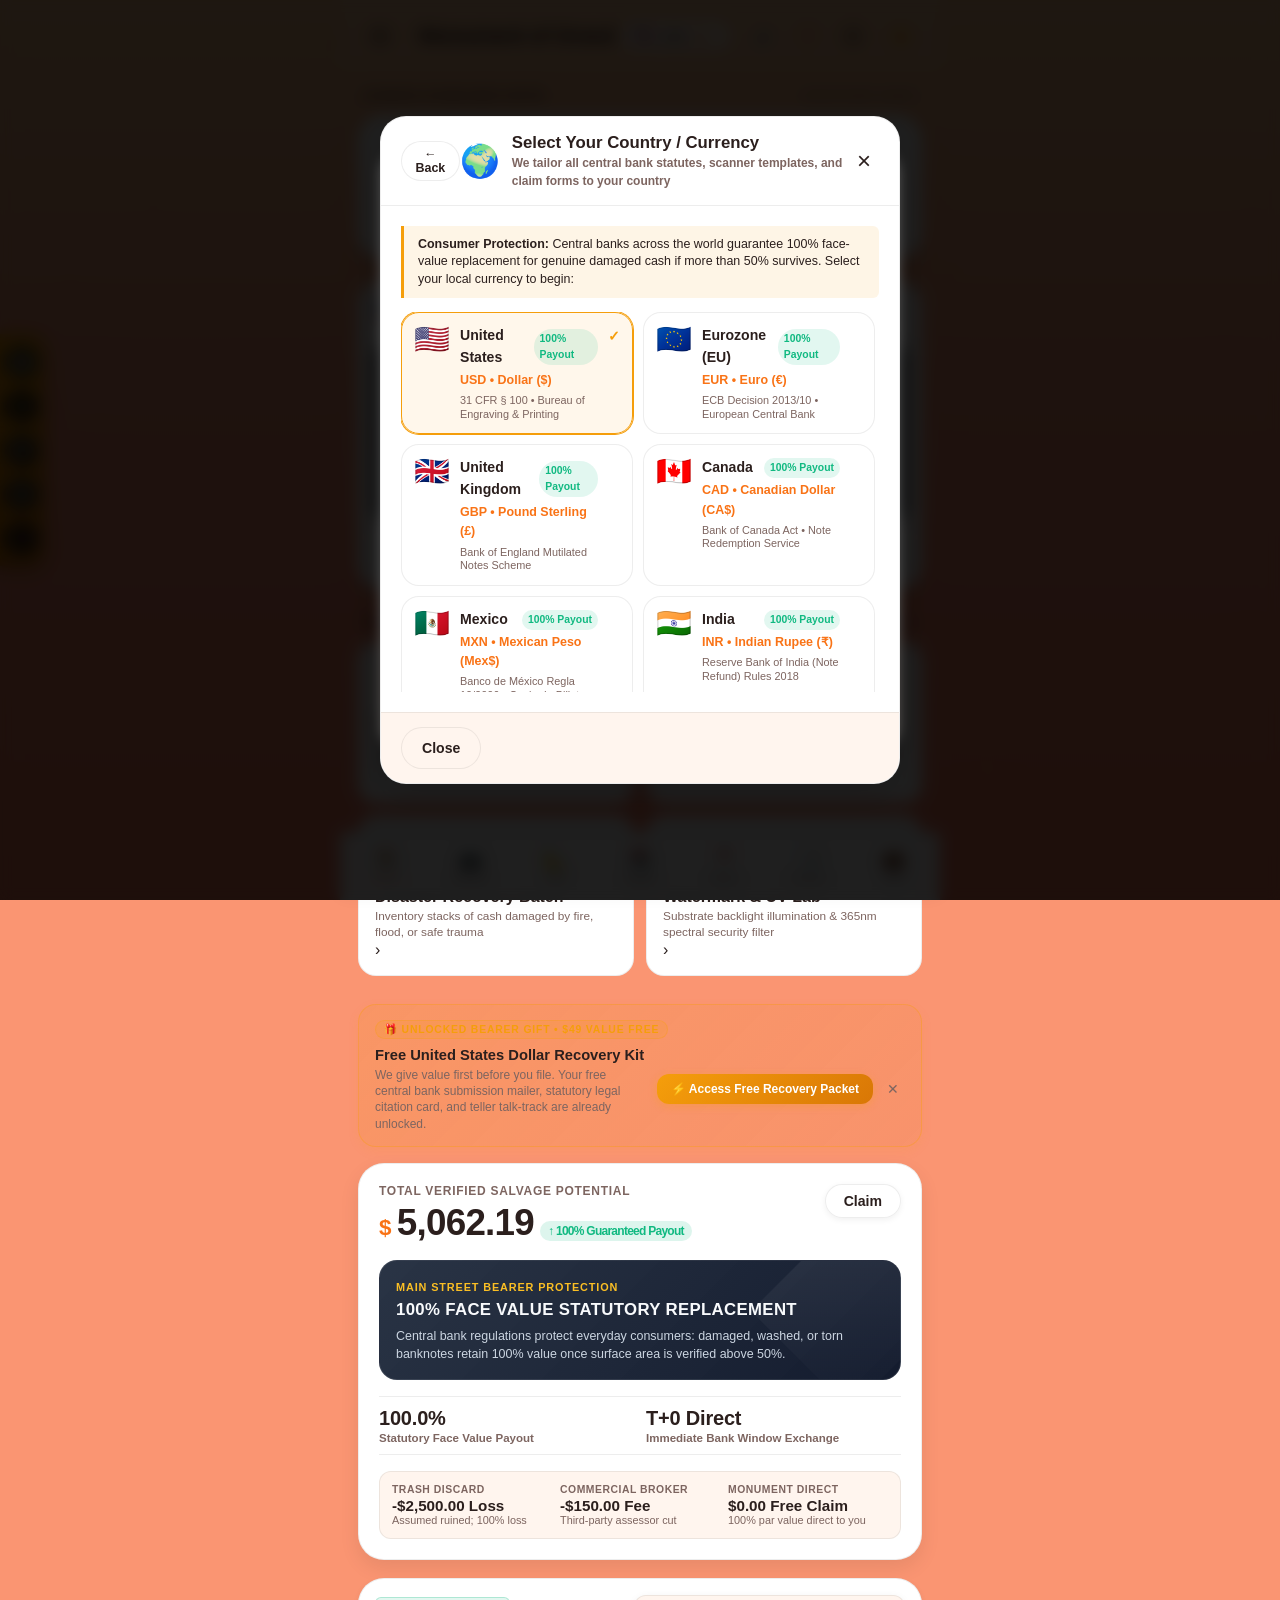
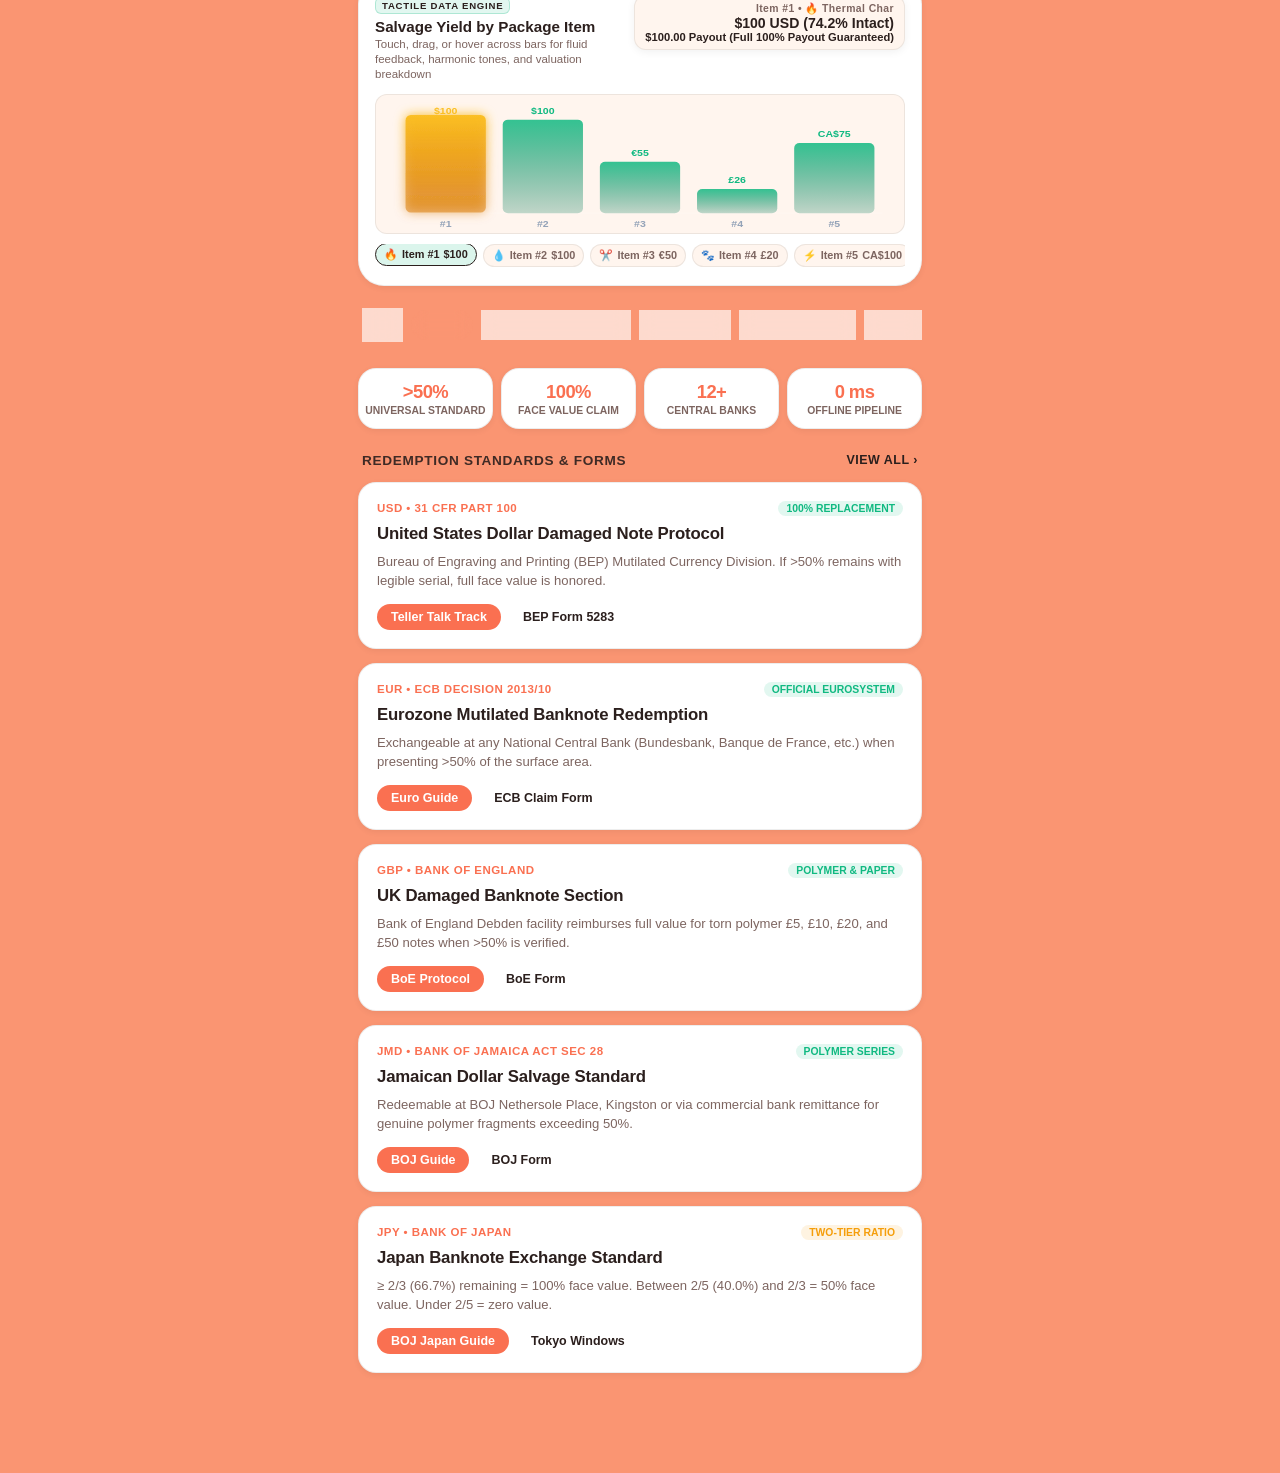
==== web_app/index.html @ 4a224b38 "feat(ui/ux): add universal back buttons, ⓘ knowledge base modals, fix counter shield and vault contr" ====
<!DOCTYPE html>
<html lang="en">
<head>
  <meta charset="UTF-8">
  <meta name="viewport" content="width=device-width, initial-scale=1.0, maximum-scale=1.0, user-scalable=no, viewport-fit=cover">
  <title>Monument of Greed — Currency Salvage & Damaged Note Redemption</title>
  <meta name="description" content="Professional utility to assess, measure, and redeem mutilated or torn banknotes using optical computer vision and statutory banking regulations.">
  <link rel="stylesheet" href="style.css">
  <link rel="icon" type="image/png" href="logos/alu-company-logo-symbol.png">
</head>
<body class="theme-clay-peach">
  <!-- Live Ambient Motion Canvas Layer (Live Moving Atmosphere) -->
  <canvas id="ambient-motion-canvas" class="ambient-motion-canvas"></canvas>

  <!-- Audio Feedback Element (Synthesizer initialized via Web Audio) -->

  <!-- App Container -->
  <div id="app" class="app-root">

    <!-- Top Navigation Bar -->
    <header class="top-bar">
      <button id="btn-top-back" class="icon-btn top-back-btn" style="display: none;" aria-label="Back to Dashboard" title="Back to Dashboard">
        <svg width="20" height="20" viewBox="0 0 24 24" fill="none" stroke="currentColor" stroke-width="2.5" stroke-linecap="round" stroke-linejoin="round">
          <line x1="19" y1="12" x2="5" y2="12"></line>
          <polyline points="12 19 5 12 12 5"></polyline>
        </svg>
        <span class="top-back-label">Back</span>
      </button>

      <button id="btn-drawer-open" class="icon-btn" aria-label="Open Menu Drawer">
        <svg width="24" height="24" viewBox="0 0 24 24" fill="none" stroke="currentColor" stroke-width="2.2" stroke-linecap="round">
          <line x1="3" y1="6" x2="21" y2="6"></line>
          <line x1="3" y1="12" x2="21" y2="12"></line>
          <line x1="3" y1="18" x2="21" y2="18"></line>
        </svg>
      </button>

      <div class="brand-title-wrap" id="brand-header-link">
        <span class="brand-title">Monument of Greed</span>
        <button id="btn-currency-selector" class="currency-selector-pill" aria-label="Select Country and Currency" title="Select Country & Currency">
          <span id="active-currency-flag" class="curr-flag">🇺🇸</span>
          <span id="active-currency-code" class="curr-code">USD</span>
          <span id="active-currency-symbol" class="curr-sym">($)</span>
          <span class="curr-arrow">▾</span>
        </button>
      </div>

      <div class="top-bar-actions">
        <button id="btn-sound-toggle" class="icon-btn" title="Toggle Tactile Audio" aria-label="Toggle Tactile Audio">
          <span id="sound-icon-symbol">🔊</span>
        </button>
        <button id="btn-help-onboarding" class="icon-btn" title="How It Works / Onboarding" aria-label="How It Works">
          <span class="help-question-symbol">❓</span>
        </button>
        <button id="btn-theme-quick" class="icon-btn" title="Toggle Live Theme" aria-label="Toggle Live Theme">
          <svg width="22" height="22" viewBox="0 0 24 24" fill="none" stroke="currentColor" stroke-width="2" stroke-linecap="round" stroke-linejoin="round">
            <circle cx="12" cy="12" r="5"></circle>
            <path d="M12 1v2M12 21v2M4.22 4.22l1.42 1.42M18.36 18.36l1.42 1.42M1 12h2M21 12h2M4.22 19.78l1.42-1.42M18.36 5.64l1.42-1.42"></path>
          </svg>
        </button>
        <button id="btn-pro-crown" class="icon-btn crown-btn" title="Statutory Certification" aria-label="Pro Certification">
          <svg width="22" height="22" viewBox="0 0 24 24" fill="currentColor">
            <path d="M5 16L3 5l5.5 5L12 4l3.5 6L21 5l-2 11H5zm14 3c0 .6-.4 1-1 1H6c-.6 0-1-.4-1-1v-1h14v1z"/>
          </svg>
        </button>
      </div>
    </header>

    <!-- Side Drawer Menu -->
    <div id="drawer-overlay" class="drawer-overlay"></div>
    <aside id="app-drawer" class="app-drawer">
      <div class="drawer-header">
        <div class="drawer-logo-wrap">
          <img src="logos/alu-company-logo-symbol.png" alt="Alu Company Logo" class="drawer-logo-img">
        </div>
        <div class="drawer-header-text">
          <div class="drawer-brand-name">MONUMENT OF GREED</div>
          <div class="drawer-brand-sub">Currency Salvage Division</div>
        </div>
        <button id="btn-drawer-close" class="icon-btn drawer-close-btn" aria-label="Close Menu">
          <svg width="22" height="22" viewBox="0 0 24 24" fill="none" stroke="currentColor" stroke-width="2.5" stroke-linecap="round">
            <line x1="18" y1="6" x2="6" y2="18"></line>
            <line x1="6" y1="6" x2="18" y2="18"></line>
          </svg>
        </button>
      </div>

      <div class="drawer-content">
        <div class="drawer-section-title">NAVIGATION</div>
        <ul class="drawer-menu-list">
          <li>
            <a href="#home" class="drawer-nav-link active" data-tab="tab-home">
              <span class="drawer-nav-icon">🏠</span>
              <span>Home Dashboard</span>
            </a>
          </li>
          <li>
            <a href="#scanner" class="drawer-nav-link" data-tab="tab-scanner">
              <span class="drawer-nav-icon">📷</span>
              <span>Optical Surface Scanner</span>
            </a>
          </li>
          <li>
            <a href="#grid" class="drawer-nav-link" data-tab="tab-grid">
              <span class="drawer-nav-icon">📐</span>
              <span>Interactive 100-Grid Audit</span>
            </a>
          </li>
          <li>
            <a href="#database" class="drawer-nav-link" data-tab="tab-database">
              <span class="drawer-nav-icon">📚</span>
              <span>Global Redemption Database</span>
            </a>
          </li>
          <li>
            <a href="#locator" class="drawer-nav-link" data-tab="tab-locator">
              <span class="drawer-nav-icon">📍</span>
              <span>Central Bank Locator</span>
            </a>
          </li>
          <li>
            <a href="#dossier" class="drawer-nav-link" data-tab="tab-dossier">
              <span class="drawer-nav-icon">📑</span>
              <span>Claim Dossier Generator</span>
            </a>
          </li>
          <li>
            <a href="#vault" class="drawer-nav-link" data-tab="tab-vault">
              <span class="drawer-nav-icon">💼</span>
              <span>My Salvage Vault</span>
            </a>
          </li>
        </ul>

        <div class="drawer-section-title">SELECT LIVE THEME</div>
        <div class="drawer-theme-picker">
          <button class="theme-select-btn active" data-theme="theme-clay-peach">
            <span class="theme-dot dot-clay"></span>
            <span>Warm Clay & Peach</span>
          </button>
          <button class="theme-select-btn" data-theme="theme-vault-emerald">
            <span class="theme-dot dot-emerald"></span>
            <span>Vault Emerald</span>
          </button>
          <button class="theme-select-btn" data-theme="theme-obsidian-oled">
            <span class="theme-dot dot-obsidian"></span>
            <span>Obsidian OLED</span>
          </button>
          <button class="theme-select-btn" data-theme="theme-royal-gold">
            <span class="theme-dot dot-royal"></span>
            <span>Royal Gold & Navy</span>
          </button>
          <button class="theme-select-btn" data-theme="theme-cyber-mint">
            <span class="theme-dot dot-cyber"></span>
            <span>Cyber Mint</span>
          </button>
        </div>

        <div class="drawer-section-title">GLOBAL LEGAL STANDARDS</div>
        <div class="drawer-legal-box">
          <div class="drawer-legal-item">
            <strong>US 31 CFR Part 100:</strong> >50% surface area = 100% full face value redemption.
          </div>
          <div class="drawer-legal-item">
            <strong>ECB Decision 2013/10:</strong> Euro notes replaced if >50% presented.
          </div>
          <div class="drawer-legal-item">
            <strong>Bank of England:</strong> Currency & Bank Notes Act for damaged polymer.
          </div>
          <div class="drawer-legal-item">
            <strong>Bank of Jamaica:</strong> Section 28 statutory tender reclamation.
          </div>
        </div>
      </div>

      <div class="drawer-footer">
        <div class="charter-badge">
          <img src="logos/alu-company-logo-symbol.png" alt="Charter Seal" class="charter-mini-seal">
          <div class="charter-text">
            <strong>Alumungandr Master Charter © 2026</strong>
            <p>100% Offline Optical Processing • No Data Leaves Device</p>
          </div>
        </div>
      </div>
    </aside>

    <!-- Tactile Amber Rail & Quick Action Strip (Inspired by Reference Design) -->
    <!-- Tactile Amber Rail & Quick Action Strip (Retractable on Mobile) -->
    <nav id="tactile-quick-strip" class="tactile-quick-strip" aria-label="Tactile Quick Rail">
      <div class="tactile-rail-groove"></div>
      <button id="rail-toggle-tab" class="rail-toggle-tab" title="Toggle Quick Rail" aria-label="Toggle Quick Rail">
        <span class="rail-toggle-icon">▶</span>
      </button>
      <div class="rail-buttons-column">
        <button id="rail-btn-scan" class="rail-icon-btn" title="Quick Camera Scan" aria-label="Camera Scan">
          <svg width="20" height="20" viewBox="0 0 24 24" fill="none" stroke="currentColor" stroke-width="2.2" stroke-linecap="round" stroke-linejoin="round">
            <path d="M23 19a2 2 0 0 1-2 2H3a2 2 0 0 1-2-2V8a2 2 0 0 1 2-2h4l2-3h6l2 3h4a2 2 0 0 1 2 2z"></path>
            <circle cx="12" cy="13" r="4"></circle>
          </svg>
        </button>
        <button id="rail-btn-currency" class="rail-icon-btn" title="Choose Country / Currency" aria-label="Select Currency">
          <span class="rail-sym-badge">$</span>
        </button>
        <button id="rail-btn-teller" class="rail-icon-btn" title="Bank Teller Talk Script" aria-label="Teller Script">
          <svg width="20" height="20" viewBox="0 0 24 24" fill="none" stroke="currentColor" stroke-width="2.2" stroke-linecap="round" stroke-linejoin="round">
            <path d="M21 15a2 2 0 0 1-2 2H7l-4 4V5a2 2 0 0 1 2-2h14a2 2 0 0 1 2 2z"></path>
          </svg>
        </button>
        <button id="rail-btn-dossier" class="rail-icon-btn" title="Claim Dossier & PDF" aria-label="Claim Dossier">
          <svg width="20" height="20" viewBox="0 0 24 24" fill="none" stroke="currentColor" stroke-width="2.2" stroke-linecap="round" stroke-linejoin="round">
            <path d="M14 2H6a2 2 0 0 0-2 2v16a2 2 0 0 0 2 2h12a2 2 0 0 0 2-2V8z"></path>
            <polyline points="14 2 14 8 20 8"></polyline>
          </svg>
        </button>
        <button id="rail-btn-help" class="rail-icon-btn" title="Consumer Guide / Onboarding" aria-label="Help Guide">
          <span class="rail-help-sym">❓</span>
        </button>
      </div>
    </nav>

    <!-- Main Content Area -->
    <main class="main-content">

      <!-- ======================================================== -->
      <!-- TAB 1: HOME DASHBOARD (InShot-Inspired Aesthetic)        -->
      <!-- ======================================================== -->
      <section id="tab-home" class="tab-pane active">
        
        <!-- Hero Section: CREATE NEW (InShot Style) -->
        <div class="home-hero-container">
          <div class="section-label-row">
            <span class="section-label">ASSESS DAMAGED NOTE</span>
            <span class="section-sub-label">STATUTORY AUDIT</span>
          </div>

          <!-- Floating White Action Card with 3 Big Circular Buttons -->
          <div class="hero-action-card">
            <div class="circular-triggers-row">

              <!-- Trigger 1: Live Camera Scan (Pink/Coral Circle) -->
              <div class="action-trigger-item" id="trigger-live-scan">
                <button class="circle-btn circle-pink" aria-label="Open Camera Scan">
                  <svg width="34" height="34" viewBox="0 0 24 24" fill="none" stroke="currentColor" stroke-width="2" stroke-linecap="round" stroke-linejoin="round">
                    <path d="M23 19a2 2 0 0 1-2 2H3a2 2 0 0 1-2-2V8a2 2 0 0 1 2-2h4l2-3h6l2 3h4a2 2 0 0 1 2 2z"></path>
                    <circle cx="12" cy="13" r="4"></circle>
                  </svg>
                </button>
                <span class="trigger-label">Live Scan</span>
              </div>

              <!-- Trigger 2: Upload Bill Photo (Warm Orange/Peach Circle with Badge) -->
              <div class="action-trigger-item" id="trigger-upload-photo">
                <button class="circle-btn circle-peach" aria-label="Upload Banknote Photo">
                  <span class="trigger-badge">⚡</span>
                  <svg width="34" height="34" viewBox="0 0 24 24" fill="none" stroke="currentColor" stroke-width="2" stroke-linecap="round" stroke-linejoin="round">
                    <rect x="3" y="3" width="18" height="18" rx="2" ry="2"></rect>
                    <circle cx="8.5" cy="8.5" r="1.5"></circle>
                    <polyline points="21 15 16 10 5 21"></polyline>
                  </svg>
                </button>
                <span class="trigger-label">Upload Photo</span>
              </div>

              <!-- Trigger 3: Interactive Grid Audit (Tangerine/Mint Circle) -->
              <div class="action-trigger-item" id="trigger-grid-audit">
                <button class="circle-btn circle-tangerine" aria-label="Manual 100-Grid Audit">
                  <svg width="34" height="34" viewBox="0 0 24 24" fill="none" stroke="currentColor" stroke-width="2" stroke-linecap="round" stroke-linejoin="round">
                    <rect x="3" y="3" width="18" height="18" rx="2" ry="2"></rect>
                    <line x1="3" y1="9" x2="21" y2="9"></line>
                    <line x1="3" y1="15" x2="21" y2="15"></line>
                    <line x1="9" y1="3" x2="9" y2="21"></line>
                    <line x1="15" y1="3" x2="15" y2="21"></line>
                  </svg>
                </button>
                <span class="trigger-label">Grid Audit</span>
              </div>

            </div>
            <!-- Independent File Input -->
            <input type="file" id="file-input-upload" accept="image/*" class="visually-hidden">
          </div>
        </div>

        <!-- Active Selected Currency Workflow Card: Consumer-First, Neater, Real Legality -->
        <div class="active-currency-card" id="active-currency-workflow-card">
          <div class="curr-card-header">
            <div class="curr-card-brand">
              <span class="curr-card-flag" id="workflow-currency-flag">🇺🇸</span>
              <div class="curr-card-titles">
                <span class="curr-card-eyebrow">ACTIVE CURRENCY WORKFLOW</span>
                <h3 class="curr-card-name" id="workflow-currency-name">United States Dollar ($ USD)</h3>
              </div>
            </div>
            <button id="btn-workflow-switch-curr" class="btn-sm btn-outline curr-switch-btn" type="button" title="Switch Country / Currency">
              <span>Change ▾</span>
            </button>
          </div>

          <!-- Tactile Dish Element (Inspired by Reference Image Tray Element) -->
          <div class="tactile-salvage-tray">
            <div class="tactile-tray-dish" id="tactile-tray-dish" title="Tap or swirl to bounce currency tokens crazily!" role="button" tabindex="0" aria-label="Interactive 100% Par Value Vault">
              <div class="dish-glow-rim"></div>
              <div class="dish-physics-tokens" id="dish-physics-tokens">
                <span class="phys-token" data-idx="0" style="color:#fbbf24;">$</span>
                <span class="phys-token" data-idx="1" style="color:#38bdf8;">€</span>
                <span class="phys-token" data-idx="2" style="color:#f59e0b;">£</span>
                <span class="phys-token" data-idx="3" style="color:#34d399;">CA$</span>
                <span class="phys-token" data-idx="4" style="color:#f87171;">Mex$</span>
                <span class="phys-token" data-idx="5" style="color:#fb923c;">₹</span>
                <span class="phys-token" data-idx="6" style="color:#eab308;">A$</span>
                <span class="phys-token" data-idx="7" style="color:#a78bfa;">¥</span>
                <span class="phys-token" data-idx="8" style="color:#4ade80;">J$</span>
              </div>
              <div class="tray-dish-inner-label">
                <span class="tray-status-dot"></span>
                <span id="workflow-status-guarantee">100% PAR VALUE PROTECTED</span>
              </div>
              <div class="dish-tap-wave" id="dish-tap-wave"></div>
            </div>
            <div class="tactile-tray-content">
              <div class="simple-consumer-rule">
                <strong>Consumer Rule:</strong> <span id="workflow-simple-rule">If more than half (50%) of your banknote survives, central banks are legally required to exchange it for 100% full cash value.</span>
                <button class="info-circle-btn" data-info-id="statute-general" title="Official Central Bank Statutory Thresholds" aria-label="Statute Information" type="button">ⓘ</button>
              </div>
              <div class="curr-quick-actions-row">
                <button class="btn-curr-action accent" id="btn-workflow-counter-shield" type="button" title="Present Teller Defense Mode">
                  <span class="curr-action-icon">🛡️</span>
                  <span>Counter Shield</span>
                </button>
                <button class="btn-curr-action" id="btn-workflow-jigsaw" type="button" title="Ripped Note Jigsaw Assembler">
                  <span class="curr-action-icon">🧩</span>
                  <span>Jigsaw</span>
                </button>
                <button class="btn-curr-action" id="btn-workflow-teller-script" type="button" title="View Bank Teller Script">
                  <span class="curr-action-icon">💬</span>
                  <span>Teller Script</span>
                </button>
                <button class="btn-curr-action" id="btn-workflow-mailer" type="button" title="Print Free Submission Mailer">
                  <span class="curr-action-icon">📮</span>
                  <span>Mailer</span>
                </button>
                <button class="btn-curr-action primary" id="btn-workflow-scan-now" type="button" title="Scan Banknote with Camera">
                  <span class="curr-action-icon">📷</span>
                  <span>Scan Bill</span>
                </button>
              </div>
            </div>
          </div>

          <!-- Expandable Real Statutory Code (Mainstream simplicity upfront, authentic legality on demand) -->
          <details class="statutory-details-accordion" id="workflow-statutory-accordion">
            <summary class="accordion-summary">
              <span>Official Central Bank Law & Authority</span>
              <span class="accordion-chevron">▾</span>
            </summary>
            <div class="accordion-body">
              <div class="statute-item">
                <span class="statute-label">Central Authority:</span>
                <span class="statute-val" id="workflow-authority-name">Bureau of Engraving and Printing (BEP) / Federal Reserve</span>
              </div>
              <div class="statute-item">
                <span class="statute-label">Statutory Code:</span>
                <span class="statute-val" id="workflow-statute-code">31 CFR Part 100 (Exchange of Mutilated Paper Currency)</span>
              </div>
              <div class="statute-item">
                <span class="statute-label">Statutory Criterion:</span>
                <span class="statute-val" id="workflow-statute-rule">> 50.0% surface area required for 100% face-value reimbursement. If ≤ 50% remains, requires sworn affidavit proving missing portion was completely destroyed.</span>
              </div>
              <div class="statute-item">
                <span class="statute-label">Official Mailing Desk:</span>
                <span class="statute-val" id="workflow-submission-address">Bureau of Engraving and Printing, Mutilated Currency Branch, Washington, DC 20228</span>
              </div>
            </div>
          </details>
        </div>

        <!-- Modern Consumer Quick-Action Tool Tiles (Inspired by Clean Product Grid) -->
        <div class="consumer-tools-section">
          <div class="section-label-row">
            <span class="section-label">FORENSIC SALVAGE TOOLS</span>
            <span class="section-sub-label">BANK-GRADE UTILITIES</span>
          </div>
          <div class="consumer-tools-grid">
            <!-- Tool 1: Counter Shield -->
            <div class="tool-tile" id="tile-counter-shield" role="button" tabindex="0">
              <div class="tool-tile-icon-wrap bg-shield">
                <span class="tool-icon">🛡️</span>
              </div>
              <div class="tool-tile-info">
                <h4 class="tool-tile-title">Teller Counter Shield</h4>
                <p class="tool-tile-desc">Full-screen defense mode with offline central bank statute QR code</p>
              </div>
              <span class="tool-chevron">›</span>
            </div>

            <!-- Tool 2: Multi-Fragment Jigsaw -->
            <div class="tool-tile" id="tile-jigsaw-assembler" role="button" tabindex="0">
              <div class="tool-tile-icon-wrap bg-jigsaw">
                <span class="tool-icon">🧩</span>
              </div>
              <div class="tool-tile-info">
                <h4 class="tool-tile-title">Ripped Note Jigsaw</h4>
                <p class="tool-tile-desc">Align 2 or 3 torn pieces with serial verification and union area</p>
              </div>
              <span class="tool-chevron">›</span>
            </div>

            <!-- Tool 3: Disaster Recovery Batch -->
            <div class="tool-tile" id="tile-disaster-batch" role="button" tabindex="0">
              <div class="tool-tile-icon-wrap bg-batch">
                <span class="tool-icon">🌊</span>
              </div>
              <div class="tool-tile-info">
                <h4 class="tool-tile-title">Disaster Recovery Batch</h4>
                <p class="tool-tile-desc">Inventory stacks of cash damaged by fire, flood, or safe trauma</p>
              </div>
              <span class="tool-chevron">›</span>
            </div>

            <!-- Tool 4: Watermark & UV Lightbox -->
            <div class="tool-tile" id="tile-watermark-lightbox" role="button" tabindex="0">
              <div class="tool-tile-icon-wrap bg-lightbox">
                <span class="tool-icon">🔬</span>
              </div>
              <div class="tool-tile-info">
                <h4 class="tool-tile-title">Watermark & UV Lab</h4>
                <p class="tool-tile-desc">Substrate backlight illumination & 365nm spectral security filter</p>
              </div>
              <span class="tool-chevron">›</span>
            </div>
          </div>
        </div>

        <!-- The Principle of Reciprocity: High-Value Gift Provided First (Free Mutilated Currency Submission Kit) -->
        <div class="reciprocity-gift-card" id="reciprocity-gift-card">
          <div class="reciprocity-badge">🎁 UNLOCKED BEARER GIFT • $49 VALUE FREE</div>
          <div class="reciprocity-body">
            <div class="reciprocity-info">
              <h4 class="reciprocity-title">Complimentary Mutilated Banknote Recovery Kit</h4>
              <p class="reciprocity-desc">We give value first before you file. Your free central bank submission mailer, statutory legal citation card, and teller talk-track are already unlocked.</p>
            </div>
            <div class="reciprocity-action-row">
              <button class="btn-reciprocity-claim" id="btn-claim-free-packet" type="button">
                <span>⚡ Access Free Recovery Packet</span>
              </button>
              <button class="btn-reciprocity-dismiss" id="btn-dismiss-gift" type="button" title="Dismiss">✕</button>
            </div>
          </div>
        </div>

        <!-- Fintech Revenue & Contrast Framing Card (Inspired by Reference Photo 2 & Price Contrast Principle) -->
        <div class="fintech-summary-card">
          <div class="fintech-card-top">
            <div class="fintech-revenue-group">
              <div class="fintech-label">Total Verified Salvage Potential</div>
              <div class="fintech-main-amount">
                <span class="fintech-currency-symbol">$</span><span id="rolling-salvage-total">5,062.19</span>
                <span class="fintech-delta-pill positive">↑ 100% Guaranteed Payout</span>
              </div>
            </div>
            <button id="btn-quick-claim-voucher" class="btn-fintech-action" title="Generate Free Instant Bank Voucher">
              <span>Claim</span>
            </button>
          </div>

          <!-- Novice Protection Promo Banner (Inspired by Photo 2: The novice exclusive 10% annual earnings) -->
          <div class="contrast-anchor-banner">
            <div class="contrast-facet-shape"></div>
            <div class="contrast-banner-content">
              <span class="contrast-badge">MAIN STREET BEARER PROTECTION</span>
              <h4 class="contrast-headline">100% FACE VALUE STATUTORY REPLACEMENT</h4>
              <p class="contrast-subtext">Central bank regulations protect everyday consumers: damaged, washed, or torn banknotes retain 100% value once surface area is verified above 50%.</p>
            </div>
          </div>

          <!-- Metric Pairs Row (Inspired by Photo 2: 12.0% Expected Rate of Return / T+0 draw) -->
          <div class="fintech-metrics-grid">
            <div class="fintech-metric-box">
              <div class="ft-num text-success">100.0%</div>
              <div class="ft-lbl">Statutory Face Value Payout</div>
            </div>
            <div class="fintech-metric-box">
              <div class="ft-num text-accent">T+0 Direct</div>
              <div class="ft-lbl">Immediate Bank Window Exchange</div>
            </div>
          </div>

          <!-- The Contrast Effect: 3-Tier Price & Value Psychological Framing -->
          <div class="contrast-comparison-bar">
            <div class="contrast-col loss-anchor">
              <span class="contrast-col-title">TRASH DISCARD</span>
              <span class="contrast-col-val text-danger">-$2,500.00 Loss</span>
              <span class="contrast-col-desc">Assumed ruined; 100% loss</span>
            </div>
            <div class="contrast-col fee-anchor">
              <span class="contrast-col-title">COMMERCIAL BROKER</span>
              <span class="contrast-col-val text-warning">-$150.00 Fee</span>
              <span class="contrast-col-desc">Third-party assessor cut</span>
            </div>
            <div class="contrast-col recovery-anchor">
              <span class="contrast-col-title">MONUMENT DIRECT</span>
              <span class="contrast-col-val text-success">$0.00 Free Claim</span>
              <span class="contrast-col-desc">100% par value direct to you</span>
            </div>
          </div>
        </div>

        <!-- Tactile Interactive Financial Recovery Chart (Data Responds to Touch with Soft Glows, Fluid Motion & Haptics) -->
        <div class="tactile-chart-card">
          <div class="tactile-chart-header">
            <div class="tactile-chart-title-group">
              <span class="tactile-chart-badge">TACTILE DATA ENGINE</span>
              <h3 class="tactile-chart-title">Salvage Yield by Package Item</h3>
              <p class="tactile-chart-subtitle">Touch, drag, or hover across bars for fluid feedback, harmonic tones, and valuation breakdown</p>
            </div>
            <div class="tactile-chart-hud" id="tactile-chart-hud">
              <span class="hud-item-num" id="hud-item-num">Item #1</span>
              <span class="hud-symbol-denom" id="hud-symbol-denom">$100 USD</span>
              <span class="hud-salvage-val text-success" id="hud-salvage-val">100% Salvage</span>
            </div>
          </div>
          <div class="tactile-chart-container" id="tactile-chart-container">
            <svg class="tactile-chart-svg" id="tactile-chart-svg" viewBox="0 0 500 140" preserveAspectRatio="none">
              <!-- Rendered dynamically by TactileChartManager -->
            </svg>
            <div class="tactile-chart-glow-cursor" id="tactile-glow-cursor"></div>
          </div>
          <div class="tactile-chart-legend" id="tactile-chart-legend">
            <!-- Dynamic Item Symbols & Numbers -->
          </div>
        </div>

        <!-- Horizontal Category Pill Filter Bar (InShot Reference Image 2 Style) -->
        <div class="category-pill-container">
          <div class="pill-scroll-track" id="home-category-pills">
            <button class="pill-menu-action-btn pill-menu-btn" id="pill-quick-menu" title="Filter Menu">☰</button>
            <button class="filter-pill active" data-category="all">ALL</button>
            <button class="filter-pill" data-category="north-america">NORTH AMERICA</button>
            <button class="filter-pill" data-category="europe">EUROPE</button>
            <button class="filter-pill" data-category="caribbean">CARIBBEAN</button>
            <button class="filter-pill" data-category="asia-pacific">ASIA & PACIFIC</button>
            <button class="filter-pill" data-category="forms">OFFICIAL FORMS</button>
          </div>
        </div>

        <!-- Key Metrics Strip -->
        <div class="metrics-strip">
          <div class="metric-card">
            <div class="metric-val">>50%</div>
            <div class="metric-lbl">Universal Standard</div>
          </div>
          <div class="metric-card">
            <div class="metric-val">100%</div>
            <div class="metric-lbl">Face Value Claim</div>
          </div>
          <div class="metric-card">
            <div class="metric-val">12+</div>
            <div class="metric-lbl">Central Banks</div>
          </div>
          <div class="metric-card">
            <div class="metric-val">0 ms</div>
            <div class="metric-lbl">Offline Pipeline</div>
          </div>
        </div>

        <!-- Section: Featured Guides & Feeds -->
        <div class="home-feeds-section">
          <div class="section-header-inline">
            <h3 class="section-heading">REDEMPTION STANDARDS & FORMS</h3>
            <button class="link-btn" id="btn-see-all-db">VIEW ALL ›</button>
          </div>

          <div class="feed-cards-grid" id="home-feed-cards">
            <!-- Dynamically populated or rendered static cards -->
            <div class="guide-feed-card" data-cat="north-america">
              <div class="feed-card-header">
                <span class="currency-tag">USD • 31 CFR PART 100</span>
                <span class="badge-status-green">100% REPLACEMENT</span>
              </div>
              <h4 class="feed-card-title">United States Dollar Damaged Note Protocol</h4>
              <p class="feed-card-desc">Bureau of Engraving and Printing (BEP) Mutilated Currency Division. If >50% remains with legible serial, full face value is honored.</p>
              <div class="feed-card-actions">
                <button class="btn-sm btn-accent btn-open-guide" data-currency="USD">Teller Talk Track</button>
                <button class="btn-sm btn-outline btn-open-form" data-form="BEP5283">BEP Form 5283</button>
              </div>
            </div>

            <div class="guide-feed-card" data-cat="europe">
              <div class="feed-card-header">
                <span class="currency-tag">EUR • ECB DECISION 2013/10</span>
                <span class="badge-status-green">OFFICIAL EUROSYSTEM</span>
              </div>
              <h4 class="feed-card-title">Eurozone Mutilated Banknote Redemption</h4>
              <p class="feed-card-desc">Exchangeable at any National Central Bank (Bundesbank, Banque de France, etc.) when presenting >50% of the surface area.</p>
              <div class="feed-card-actions">
                <button class="btn-sm btn-accent btn-open-guide" data-currency="EUR">Euro Guide</button>
                <button class="btn-sm btn-outline btn-open-form" data-form="ECB_REQUEST">ECB Claim Form</button>
              </div>
            </div>

            <div class="guide-feed-card" data-cat="europe">
              <div class="feed-card-header">
                <span class="currency-tag">GBP • BANK OF ENGLAND</span>
                <span class="badge-status-green">POLYMER & PAPER</span>
              </div>
              <h4 class="feed-card-title">UK Damaged Banknote Section</h4>
              <p class="feed-card-desc">Bank of England Debden facility reimburses full value for torn polymer £5, £10, £20, and £50 notes when >50% is verified.</p>
              <div class="feed-card-actions">
                <button class="btn-sm btn-accent btn-open-guide" data-currency="GBP">BoE Protocol</button>
                <button class="btn-sm btn-outline btn-open-form" data-form="BOE_CLAIM">BoE Form</button>
              </div>
            </div>

            <div class="guide-feed-card" data-cat="caribbean">
              <div class="feed-card-header">
                <span class="currency-tag">JMD • BANK OF JAMAICA ACT SEC 28</span>
                <span class="badge-status-green">POLYMER SERIES</span>
              </div>
              <h4 class="feed-card-title">Jamaican Dollar Salvage Standard</h4>
              <p class="feed-card-desc">Redeemable at BOJ Nethersole Place, Kingston or via commercial bank remittance for genuine polymer fragments exceeding 50%.</p>
              <div class="feed-card-actions">
                <button class="btn-sm btn-accent btn-open-guide" data-currency="JMD">BOJ Guide</button>
                <button class="btn-sm btn-outline btn-open-form" data-form="BOJ_FORM">BOJ Form</button>
              </div>
            </div>

            <div class="guide-feed-card" data-cat="asia-pacific">
              <div class="feed-card-header">
                <span class="currency-tag">JPY • BANK OF JAPAN</span>
                <span class="badge-status-amber">TWO-TIER RATIO</span>
              </div>
              <h4 class="feed-card-title">Japan Banknote Exchange Standard</h4>
              <p class="feed-card-desc">≥ 2/3 (66.7%) remaining = 100% face value. Between 2/5 (40.0%) and 2/3 = 50% face value. Under 2/5 = zero value.</p>
              <div class="feed-card-actions">
                <button class="btn-sm btn-accent btn-open-guide" data-currency="JPY">BOJ Japan Guide</button>
                <button class="btn-sm btn-outline btn-open-locator" data-country="Japan">Tokyo Windows</button>
              </div>
            </div>

          </div>
        </div>

      </section>

      <!-- ======================================================== -->
      <!-- TAB 2: OPTICAL NOTE SCANNER                              -->
      <!-- ======================================================== -->
      <section id="tab-scanner" class="tab-pane">
        
        <div class="scanner-header-strip">
          <div class="scanner-title-group">
            <div style="display:flex;align-items:center;">
              <h2 class="view-title" style="margin-bottom:0;">Optical Note Scanner</h2>
              <button class="info-circle-btn" data-info-id="scanner-cv" title="Optical Edge Density & Aspect Ratio Thresholds" aria-label="Scanner Information" type="button">ⓘ</button>
            </div>
            <p class="view-subtitle">Calculates remaining banknote fragment surface area against standard aspect ratios</p>
          </div>
        </div>

        <!-- Scanner Configuration Controls -->
        <div class="scanner-controls-card">
          <div class="form-row-2">
            <div class="form-group">
              <label for="select-scanner-currency">Currency Standard:</label>
              <select id="select-scanner-currency" class="styled-select">
                <option value="USD">USD — US Dollar (Aspect 2.353:1)</option>
                <option value="EUR">EUR — Euro Note (Aspect 1.818:1)</option>
                <option value="GBP">GBP — British Pound Polymer (Aspect 1.904:1)</option>
                <option value="JMD">JMD — Jamaican Dollar Polymer (Aspect 2.132:1)</option>
                <option value="CAD">CAD — Canadian Dollar Polymer (Aspect 2.162:1)</option>
                <option value="AUD">AUD — Australian Dollar Polymer (Aspect 2.000:1)</option>
                <option value="JPY">JPY — Japanese Yen (Aspect 2.000:1)</option>
                <option value="CHF">CHF — Swiss Franc (Aspect 2.000:1)</option>
                <option value="MXN">MXN — Mexican Peso (Aspect 2.308:1)</option>
                <option value="INR">INR — Indian Rupee (Aspect 2.212:1)</option>
                <option value="CNY">CNY — Chinese Yuan (Aspect 2.088:1)</option>
              </select>
            </div>

            <div class="form-group">
              <label for="select-scanner-denom">Denomination:</label>
              <select id="select-scanner-denom" class="styled-select">
                <option value="20">$20 Standard Bill</option>
                <option value="100">$100 High Value</option>
                <option value="50">$50 Note</option>
                <option value="10">$10 Note</option>
                <option value="5">$5 Note</option>
                <option value="1">$1 Note</option>
              </select>
            </div>
          </div>

          <div class="side-selector-container">
            <span class="side-lbl">Banknote Face:</span>
            <div class="side-tabs">
              <button id="btn-side-front" class="side-tab active" type="button">Front (Obverse)</button>
              <button id="btn-side-back" class="side-tab" type="button">Back (Reverse)</button>
            </div>
          </div>

          <div class="scanner-action-buttons">
            <button id="btn-start-camera" class="btn btn-primary">
              <span class="btn-icon">📷</span>
              <span>Start Camera</span>
            </button>
            <button id="btn-switch-camera" class="btn btn-secondary" title="Flip Camera" style="display:none;">
              <span>🔄 Flip</span>
            </button>
            <button id="btn-trigger-upload" class="btn btn-secondary">
              <span class="btn-icon">🖼️</span>
              <span>Upload Image</span>
            </button>
            <button id="btn-load-sample" class="btn btn-secondary" title="Test with sample damaged bill">
              <span>🧪 Sample Bill</span>
            </button>
            <button id="btn-auto-snap" class="btn btn-secondary" title="Auto-detect corners and snap perspective">
              <span>📐 Auto-Snap</span>
            </button>
            <button id="btn-scanner-torch" class="btn btn-secondary" title="Toggle Hardware Flashlight Torch">
              <span>🔦 Torch</span>
            </button>
            <button id="btn-scanner-uv" class="btn btn-secondary" title="Toggle 365nm Forensic UV Spectral Filter">
              <span id="uv-btn-label">🟣 UV Filter</span>
            </button>
            <button id="btn-scanner-voice" class="btn btn-secondary" title="Toggle Speech Guidance for Accessibility">
              <span id="voice-btn-label">🔊 Voice: OFF</span>
            </button>
            <button id="btn-scanner-shield" class="btn btn-accent" title="Present Teller Defense Counter Shield">
              <span>🛡️ Teller Shield</span>
            </button>
          </div>
        </div>

        <!-- Viewfinder & Canvas Processing Stage -->
        <div class="viewfinder-container">
          <div class="viewfinder-viewport" id="viewfinder-viewport">
            <!-- Hidden Video Stream Source -->
            <video id="scanner-video" autoplay playsinline muted class="camera-stream"></video>
            
            <!-- Real Canvas Processing Layer -->
            <canvas id="scanner-canvas" class="processing-canvas"></canvas>

            <!-- 4-Corner Perspective Warp Overlay -->
            <div id="perspective-overlay" class="perspective-overlay" style="display:none;">
              <svg id="perspective-svg" class="perspective-svg"></svg>
              <div class="corner-pin" id="pin-tl" data-corner="tl"></div>
              <div class="corner-pin" id="pin-tr" data-corner="tr"></div>
              <div class="corner-pin" id="pin-br" data-corner="br"></div>
              <div class="corner-pin" id="pin-bl" data-corner="bl"></div>
            </div>

            <!-- Numismatic Collector Rarity Warning Banner -->
            <div id="viewfinder-numismatic-banner" class="viewfinder-numismatic-banner" style="display:none;">
              <span class="numis-icon">⚠️</span>
              <div class="numis-text">
                <strong id="numis-title">RARE NUMISMATIC SPECIMEN DETECTED</strong>
                <p id="numis-desc">This vintage note carries significant collector premium. Appraise before central bank surrender!</p>
              </div>
              <button class="info-circle-btn" data-info-id="numismatic-collector" title="Collector Value & Rarity" aria-label="Numismatic Info" type="button" style="margin-left:auto;">ⓘ</button>
            </div>

            <!-- Standby: No Banknote Detected Banner -->
            <div id="viewfinder-no-note-banner" class="viewfinder-standby-banner" style="display:none;">
              <div class="standby-icon">⚠️</div>
              <div class="standby-text-wrap">
                <div class="standby-title">NO BANKNOTE DETECTED</div>
                <div class="standby-desc">Place bill flat on a dark, non-reflective background inside the frame</div>
              </div>
            </div>

            <!-- Glare Warning Chip -->
            <div id="viewfinder-glare-chip" class="viewfinder-alert-chip alert-glare" style="display:none;">
              <span class="chip-icon">⚡</span>
              <span>Glare Detected — Tilt bill slightly</span>
            </div>

            <!-- Low-Light Warning Chip -->
            <div id="viewfinder-light-chip" class="viewfinder-alert-chip alert-lowlight" style="display:none;">
              <span class="chip-icon">💡</span>
              <span>Low Light — Increase illumination</span>
            </div>

            <!-- Camera Real-Time Currency Recognition HUD Badge -->
            <div id="scanner-currency-recognition-hud" class="currency-recognition-hud" style="display:none;">
              <div class="recog-pill">
                <span class="recog-sparkle">✨</span>
                <span id="recog-banknote-title">US Dollar ($20 Bill)</span>
                <span id="recog-confidence-badge" class="recog-confidence-badge">96% Match</span>
              </div>
              <div id="recog-switch-prompt" class="recog-switch-banner" style="display:none;">
                <span id="recog-switch-text">Detected Euro (€50).</span>
                <button id="btn-recog-switch-curr" class="btn-recog-switch" type="button">Switch App to Euro (€) ›</button>
              </div>
            </div>

            <!-- Guide Overlay Frame with Target Aspect Ratio -->
            <div id="aspect-guide-box" class="aspect-guide-box">
              <div class="guide-corner top-left"></div>
              <div class="guide-corner top-right"></div>
              <div class="guide-corner bottom-left"></div>
              <div class="guide-corner bottom-right"></div>
              <div class="guide-crosshair"></div>
              <div class="guide-label-chip">ALIGN BILL EDGES TO FRAME</div>
            </div>

            <!-- Optical Processing Active Indicator -->
            <div id="scanner-status-chip" class="scanner-status-chip">
              <span class="pulse-indicator"></span>
              <span id="scanner-status-text">CAMERA READY</span>
            </div>
          </div>

          <!-- Slider Controls for Optical Edge Sensitivity -->
          <div class="optical-tuner-card">
            <div class="tuner-row">
              <label for="slider-threshold">Luminance Cutoff: <span id="val-threshold">128</span></label>
              <input type="range" id="slider-threshold" min="30" max="220" value="128" class="styled-slider">
            </div>
            <div class="tuner-row">
              <label for="slider-edge-gain">Contrast Gain: <span id="val-gain">1.2</span>x</label>
              <input type="range" id="slider-edge-gain" min="0.8" max="2.5" step="0.1" value="1.2" class="styled-slider">
            </div>
            <div class="tuner-mode-row">
              <button id="btn-auto-otsu" class="btn-sm btn-accent" title="Automatic Bimodal Threshold">⚡ Auto-Tune (Otsu)</button>
              <button id="btn-toggle-perspective" class="chip-toggle" title="4-Corner Perspective Flattening">📐 Perspective Warp</button>
              <button id="btn-toggle-polymer" class="chip-toggle" title="Polymer Window Transparency Exclusion">🔬 Polymer Filter</button>
              <button id="btn-toggle-mask" class="chip-toggle active">🟩 Highlight</button>
              <button id="btn-toggle-missing" class="chip-toggle active">🟥 Missing</button>
              <button id="btn-recalculate" class="btn-sm btn-primary">⚡ Compute</button>
            </div>
          </div>
        </div>

        <!-- Real-Time Surface Area Gauge & Statutory Verdict -->
        <div class="measurement-results-card">
          <div class="gauge-display-container">
            <!-- Speedometer-style Gauge -->
            <div class="gauge-meter-box">
              <svg viewBox="0 0 200 120" class="gauge-svg">
                <!-- Background Arc -->
                <path d="M 20 100 A 80 80 0 0 1 180 100" fill="none" stroke="rgba(0,0,0,0.12)" stroke-width="18" stroke-linecap="round"/>
                <!-- Sub-50% Red Zone -->
                <path d="M 20 100 A 80 80 0 0 1 100 20" fill="none" stroke="#ef4444" stroke-width="18" stroke-dasharray="125.6" stroke-dashoffset="0"/>
                <!-- 50%+ Green Zone -->
                <path d="M 100 20 A 80 80 0 0 1 180 100" fill="none" stroke="#10b981" stroke-width="18" stroke-dasharray="125.6" stroke-dashoffset="0"/>
                <!-- Active Measurement Arc -->
                <path id="gauge-active-arc" d="M 20 100 A 80 80 0 0 1 180 100" fill="none" stroke="currentColor" stroke-width="10" stroke-linecap="round" stroke-dasharray="251.2" stroke-dashoffset="251.2"/>
                <!-- Needle Indicator -->
                <line id="gauge-needle" x1="100" y1="100" x2="100" y2="28" stroke="#1f2937" stroke-width="4" stroke-linecap="round" transform="rotate(-90 100 100)"/>
                <circle cx="100" cy="100" r="8" fill="#1f2937"/>
              </svg>

              <div class="gauge-readout-value">
                <span id="meter-percent-display">0.0%</span>
                <span class="readout-label">SURFACE AREA REMAINING</span>
              </div>
            </div>

            <!-- Statutory Verdict Badge & Explanation -->
            <div class="verdict-summary-box">
              <div id="verdict-badge" class="verdict-pill verdict-pending">
                <span id="verdict-status-icon">⏳</span>
                <span id="verdict-status-title">AWAITING SCAN</span>
              </div>
              
              <div id="verdict-details" class="verdict-text-box">
                Position your banknote inside the frame or load an image to begin optical calculation.
              </div>

              <div class="verdict-metric-row">
                <div class="verdict-stat">
                  <span class="stat-lbl">Fragment Pixels</span>
                  <span class="stat-val" id="val-fragment-px">0 px</span>
                </div>
                <div class="verdict-stat">
                  <span class="stat-lbl">Full Bill Target</span>
                  <span class="stat-val" id="val-target-px">0 px</span>
                </div>
                <div class="verdict-stat">
                  <span class="stat-lbl">Legal Threshold</span>
                  <span class="stat-val" id="val-legal-threshold">> 50.0%</span>
                </div>
              </div>
            </div>
          </div>

          <!-- Security Feature Audit Checklist -->
          <div class="security-features-card">
            <h4 class="card-subtitle">SECURITY FEATURE INSPECTION (REQUIRED BY CENTRAL BANKS)</h4>
            <div class="checklist-grid">
              <label class="check-item">
                <input type="checkbox" id="chk-serial-left" class="styled-checkbox">
                <span>Left Serial Number Intact & Legible</span>
              </label>
              <label class="check-item">
                <input type="checkbox" id="chk-serial-right" class="styled-checkbox">
                <span>Right Serial Number Intact & Legible</span>
              </label>
              <label class="check-item">
                <input type="checkbox" id="chk-watermark" class="styled-checkbox">
                <span>Watermark Portrait Verified (Backlit)</span>
              </label>
              <label class="check-item">
                <input type="checkbox" id="chk-security-thread" class="styled-checkbox">
                <span>Embedded Security Thread / Polymer Window</span>
              </label>
              <label class="check-item">
                <input type="checkbox" id="chk-treasury-seal" class="styled-checkbox">
                <span>Treasury / Central Bank Seal Intact</span>
              </label>
            </div>
          </div>

          <!-- Interactive 3D Holographic Banknote Showcase Stage (3D Physical Substrate Directive) -->
          <div class="banknote-3d-stage" id="banknote-3d-stage">
            <div class="stage-header-row">
              <div class="stage-title-wrap">
                <span class="stage-title">🔮 3D HOLOGRAPHIC SUBSTRATE INSPECTOR</span>
                <span class="stage-sub">Interactive 3D Depth & Security Foil Reflection</span>
              </div>
              <div class="stage-controls">
                <button id="btn-flip-3d-card" class="btn-micro" type="button" title="Flip 3D Card">🔄 Flip 180°</button>
                <button id="btn-shimmer-3d" class="btn-micro" type="button" title="Simulate Specular Holographic Glint">✨ Specular Foil</button>
              </div>
            </div>
            
            <div class="card-3d-scene" id="card-3d-scene">
              <div class="card-3d-object" id="card-3d-object">
                <!-- Obverse (Front) Face -->
                <div class="card-3d-face card-3d-front" id="card-face-front">
                  <canvas id="canvas-3d-front" class="card-3d-canvas"></canvas>
                  <div class="card-3d-holo-sheen" id="holo-sheen-front"></div>
                  <div class="card-3d-badge">OBVERSE (FRONT)</div>
                </div>
                <!-- Reverse (Back) Face -->
                <div class="card-3d-face card-3d-back" id="card-face-back">
                  <canvas id="canvas-3d-back" class="card-3d-canvas"></canvas>
                  <div class="card-3d-holo-sheen" id="holo-sheen-back"></div>
                  <div class="card-3d-badge">REVERSE (BACK)</div>
                </div>
              </div>
            </div>
            <div class="stage-footer-hint">
              <span>🖐️ Drag finger or move cursor to tilt note in 3D perspective and catch holographic foil light</span>
            </div>
          </div>

          <!-- Quick Action: Export directly to Claim Dossier -->
          <div class="scanner-footer-actions">
            <button id="btn-export-to-dossier" class="btn btn-accent btn-block" disabled>
              <span>Compile Into Official Claim Dossier ›</span>
            </button>
          </div>
        </div>

      </section>

      <!-- ======================================================== -->
      <!-- TAB 3: INTERACTIVE 100-GRID AUDIT                        -->
      <!-- ======================================================== -->
      <section id="tab-grid" class="tab-pane">
        
        <div class="view-header-strip">
          <div style="display:flex;align-items:center;">
            <h2 class="view-title" style="margin-bottom:0;">Manual 100-Grid Surface Audit</h2>
            <button class="info-circle-btn" data-info-id="grid-formula" title="100-Cell Forensic Calibration Standard" aria-label="Grid Information" type="button">ⓘ</button>
          </div>
          <p class="view-subtitle">Precision 1% tactile grid for charred, water-logged, or heavily fragmented currency</p>
        </div>

        <div class="grid-audit-workspace">
          <div class="grid-audit-instructions">
            <div style="display:flex;align-items:center;justify-content:space-between;flex-wrap:wrap;gap:6px;margin-bottom:8px;">
              <span style="font-size:0.8rem;color:var(--text-muted);font-weight:600;">Touch or drag across cells (1 cell = 1.0% surface area):</span>
              <span id="grid-aspect-indicator" class="aspect-indicator-chip">USD Ratio (2.35:1)</span>
            </div>
            <div class="grid-tools-row">
              <button id="btn-grid-all" class="btn-sm btn-secondary">Fill 100%</button>
              <button id="btn-grid-clear" class="btn-sm btn-secondary">Clear All</button>
              <button id="btn-grid-51" class="btn-sm btn-accent">Set 51% (Threshold)</button>
              <button id="btn-grid-invert" class="btn-sm btn-secondary">Invert Selection</button>
            </div>

            <!-- Photo Backdrop Projection Control -->
            <div class="grid-backdrop-control">
              <div class="backdrop-slider-row">
                <label for="slider-backdrop-opacity">Photo Backdrop Overlay Opacity: <span id="val-backdrop-opacity">40%</span></label>
                <input type="range" id="slider-backdrop-opacity" min="0" max="100" value="40" class="styled-slider">
              </div>
              <button id="btn-load-photo-to-grid" class="btn-sm btn-secondary" title="Project scanner photo under grid">📷 Project Scan Under Grid</button>
            </div>
          </div>

          <!-- The 10x10 Interactive Grid with Photo Backdrop Layer -->
          <div class="grid-100-wrapper">
            <div class="banknote-aspect-container" id="grid-aspect-box">
              <canvas id="grid-photo-backdrop" class="grid-photo-backdrop"></canvas>
              <div id="grid-100" class="grid-100-cells">
                <!-- 100 cells generated via JS -->
              </div>
            </div>
          </div>

          <!-- Grid Calculation Summary -->
          <div class="grid-summary-card">
            <div class="grid-stat-display">
              <div class="grid-big-percent" id="grid-percent-display">51.0%</div>
              <div class="grid-stat-sub">
                <span id="grid-intact-count">51</span> of 100 segments present • <span id="grid-destroyed-count">49</span> segments missing
              </div>
            </div>

            <div id="grid-verdict-banner" class="verdict-banner banner-green">
              <div class="banner-title">✅ STATUTORY >50% THRESHOLD MET</div>
              <div class="banner-desc">Meets US 31 CFR § 100.5, ECB Decision 2013/10, and Bank of England standard. Eligible for 100% face-value reimbursement.</div>
            </div>

            <div class="grid-action-row">
              <button id="btn-grid-to-dossier" class="btn btn-primary btn-block">
                <span>Transfer 100-Grid Data to Claim Dossier ›</span>
              </button>
            </div>
          </div>
        </div>

      </section>

      <!-- ======================================================== -->
      <!-- TAB 4: GLOBAL REDEMPTION DATABASE                        -->
      <!-- ======================================================== -->
      <section id="tab-database" class="tab-pane">
        
        <div class="view-header-strip">
          <div style="display:flex;align-items:center;">
            <h2 class="view-title" style="margin-bottom:0;">Global Redemption Database</h2>
            <button class="info-circle-btn" data-info-id="statute-general" title="Central Bank Statutory Regulations & Legal Codes" aria-label="Database Information" type="button">ⓘ</button>
          </div>
          <p class="view-subtitle">Official statutory banking codes, redemption thresholds, and claim procedures worldwide</p>
        </div>

        <!-- Search & Filter Controls -->
        <div class="db-filter-bar">
          <div class="search-input-wrap">
            <svg width="20" height="20" viewBox="0 0 24 24" fill="none" stroke="currentColor" stroke-width="2">
              <circle cx="11" cy="11" r="8"></circle>
              <line x1="21" y1="21" x2="16.65" y2="16.65"></line>
            </svg>
            <input type="text" id="db-search-input" placeholder="Search currency, country, or regulation (e.g. USD, BEP, 31 CFR, ECB)..." class="styled-input">
          </div>
          
          <div class="db-region-pills">
            <button class="filter-pill active" data-dbregion="all">All Currencies</button>
            <button class="filter-pill" data-dbregion="North America">North America</button>
            <button class="filter-pill" data-dbregion="Europe">Europe</button>
            <button class="filter-pill" data-dbregion="Caribbean">Caribbean</button>
            <button class="filter-pill" data-dbregion="Asia & Pacific">Asia & Pacific</button>
          </div>
        </div>

        <!-- Currency List Accordion / Grid -->
        <div class="db-currency-list" id="db-currency-list">
          <!-- Populated dynamically by app.js -->
        </div>

      </section>

      <!-- ======================================================== -->
      <!-- TAB 5: CENTRAL BANK & TELLER LOCATOR                     -->
      <!-- ======================================================== -->
      <section id="tab-locator" class="tab-pane">
        
        <div class="view-header-strip">
          <div style="display:flex;align-items:center;">
            <h2 class="view-title" style="margin-bottom:0;">Central Bank & Teller Locator</h2>
            <button class="info-circle-btn" data-info-id="chain-custody" title="Registered Mail Chain of Custody & Packaging" aria-label="Locator Information" type="button">ⓘ</button>
          </div>
          <p class="view-subtitle">Verified redemption windows, Federal Reserve cash offices, and commercial depository branches</p>
        </div>

        <!-- Locator Search & Filters -->
        <div class="locator-filter-card">
          <div class="search-input-wrap">
            <svg width="20" height="20" viewBox="0 0 24 24" fill="none" stroke="currentColor" stroke-width="2">
              <circle cx="11" cy="11" r="8"></circle>
              <line x1="21" y1="21" x2="16.65" y2="16.65"></line>
            </svg>
            <input type="text" id="locator-search-input" placeholder="Filter by city, state, or bank (e.g. Washington, Frankfurt, London, Kingston)..." class="styled-input">
          </div>

          <div class="locator-type-tabs">
            <button class="type-tab active" data-type="all">All Locations</button>
            <button class="type-tab" data-type="central">Central Banks</button>
            <button class="type-tab" data-type="commercial">Commercial Hubs</button>
            <button class="type-tab" data-type="mail">Postal Submission Depts</button>
          </div>
        </div>

        <!-- Bank Location Cards -->
        <div class="bank-locations-grid" id="bank-locations-grid">
          <!-- Populated dynamically by app.js -->
        </div>

      </section>

      <!-- ======================================================== -->
      <!-- TAB 6: CLAIM DOSSIER GENERATOR                           -->
      <!-- ======================================================== -->
      <section id="tab-dossier" class="tab-pane">
        
        <div class="view-header-strip">
          <div style="display:flex;align-items:center;">
            <h2 class="view-title" style="margin-bottom:0;">Official Claim Dossier Generator</h2>
            <button class="info-circle-btn" data-info-id="dossier-courtroom" title="Courtroom Admissibility & Legal Standards" aria-label="Dossier Information" type="button">ⓘ</button>
          </div>
          <p class="view-subtitle">Compiles optical measurements, serial numbers, fragment imagery, and legal declarations</p>
        </div>

        <div class="dossier-builder-grid">
          
          <!-- Dossier Form Inputs -->
          <div class="dossier-input-card">
            <h3 class="card-title">Claimant & Note Details</h3>
            
            <form id="dossier-form" onsubmit="return false;">
              <div class="form-row-2">
                <div class="form-group">
                  <label for="dossier-claimant-name">Claimant Full Legal Name:</label>
                  <input type="text" id="dossier-claimant-name" class="styled-input" placeholder="e.g. Jane Doe" value="Legal Currency Bearer">
                </div>
                <div class="form-group">
                  <label for="dossier-phone">Contact Phone / Email:</label>
                  <input type="text" id="dossier-phone" class="styled-input" placeholder="e.g. +1 (555) 019-2834" value="+1 (555) 234-5678">
                </div>
              </div>

              <div class="form-row-2">
                <div class="form-group">
                  <label for="dossier-currency">Currency & Denomination:</label>
                  <input type="text" id="dossier-currency" class="styled-input" value="USD $20 Federal Reserve Note">
                </div>
                <div class="form-group">
                  <label for="dossier-surface-area">Assessed Surface Area:</label>
                  <input type="text" id="dossier-surface-area" class="styled-input" value="58.4% (Threshold Satisfied)">
                </div>
              </div>

              <div style="display: flex; justify-content: space-between; align-items: center; margin-top: 10px; margin-bottom: 6px;">
                <span style="font-size: 0.8rem; font-weight: 700; color: var(--text-secondary);">BANKNOTE SERIAL IDENTIFIERS</span>
                <button id="btn-ocr-extract-serial" class="btn-sm btn-outline" type="button" title="Extract Serial Numbers from Scanned Banknote via OCR">
                  <span>🔍 Auto-Scan Serial (OCR)</span>
                </button>
              </div>
              <div class="form-row-2">
                <div class="form-group">
                  <label for="dossier-serial-left">Left Serial Number:</label>
                  <input type="text" id="dossier-serial-left" class="styled-input" placeholder="e.g. MF 89234812 B" value="MF 89234812 B">
                  <div id="val-badge-serial-l" class="serial-val-badge"></div>
                </div>
                <div class="form-group">
                  <label for="dossier-serial-right">Right Serial Number:</label>
                  <input type="text" id="dossier-serial-right" class="styled-input" placeholder="e.g. MF 89234812 B (or Partial)" value="MF 89234812 B">
                  <div id="val-badge-serial-r" class="serial-val-badge"></div>
                </div>
              </div>

              <div class="form-group">
                <label for="dossier-cause-damage">Circumstance of Destruction / Damage:</label>
                <select id="dossier-cause-damage" class="styled-select">
                  <option value="Accidentally torn during pocket extraction">Accidentally torn during pocket extraction</option>
                  <option value="Laundered accidentally in residential washing machine">Laundered accidentally in residential washing machine</option>
                  <option value="Mutilated by household pet / animal chewing">Mutilated by household pet / animal chewing</option>
                  <option value="Surface charring or heat exposure from fire">Surface charring or heat exposure from fire</option>
                  <option value="Partial water saturation or moisture decomposition">Partial water saturation or moisture decomposition</option>
                  <option value="Industrial equipment or paper shredder accident">Industrial equipment or paper shredder accident</option>
                  <option value="Other accidental physical trauma">Other accidental physical trauma</option>
                </select>
              </div>

              <div class="form-group">
                <label for="dossier-narrative">Detailed Statement of Facts:</label>
                <textarea id="dossier-narrative" class="styled-textarea" rows="3">The presented banknote was damaged accidentally under ordinary domestic circumstances. More than 50% of the genuine original note remains physically intact with legible serial identifiers. No portion of this banknote has been previously redeemed or tendered for duplicate value.</textarea>
              </div>

              <div class="dossier-btn-group">
                <button id="btn-update-preview" class="btn btn-secondary">Refresh Preview</button>
                <button id="btn-download-pdf" class="btn btn-accent" title="Generate Courtroom-Grade 3-Page Filing PDF">
                  <span>⚖️ Courtroom PDF Dossier</span>
                </button>
                <button id="btn-share-pdf" class="btn btn-primary" title="Share Claim Package PDF">
                  <span>📤 Share Dossier</span>
                </button>
                <button id="btn-save-dossier-vault" class="btn btn-secondary" title="Save claim to local Salvage Vault">
                  <span>💼 Save to My Vault</span>
                </button>
                <button id="btn-print-dossier" class="btn btn-secondary">
                  <span>🖨️ Print Spooler</span>
                </button>
                <button id="btn-open-affidavit-modal" class="btn btn-outline" style="grid-column: 1 / -1;">
                  <span>📜 Generate Destruction Affidavit (≤50% Claims)</span>
                </button>
              </div>
            </form>
          </div>

          <!-- Live Printable Dossier Preview -->
          <div class="dossier-preview-card">
            <div class="dossier-sheet" id="printable-dossier">
              <div class="dossier-sheet-header">
                <div class="dossier-header-logo">
                  <img src="logos/alu-company-logo-symbol.png" alt="Official Header Seal" class="sheet-seal-img">
                </div>
                <div class="dossier-header-text">
                  <div class="sheet-title">CLAIM DOSSIER FOR MUTILATED CURRENCY</div>
                  <div class="sheet-subtitle">COMPLIANT WITH 31 CFR PART 100 • ECB DECISION 2013/10 • BANK OF ENGLAND PROTOCOLS</div>
                  <div class="sheet-id">DOSSIER REF: <span id="sheet-ref-id">MOG-2026-9812-US</span></div>
                </div>
              </div>

              <div class="sheet-divider"></div>

              <div class="sheet-section">
                <div class="sheet-sec-title">1. CLAIMANT IDENTIFICATION</div>
                <div class="sheet-grid-2">
                  <div><strong>Full Name:</strong> <span id="sheet-name">Legal Currency Bearer</span></div>
                  <div><strong>Contact:</strong> <span id="sheet-contact">+1 (555) 234-5678</span></div>
                  <div><strong>Date Assessed:</strong> <span id="sheet-date">September 25, 2026</span></div>
                  <div><strong>Claim Type:</strong> Direct Bank Window / Central Submission</div>
                </div>
              </div>

              <div class="sheet-section">
                <div class="sheet-sec-title">2. BANKNOTE PARTICULARS & OPTICAL AUDIT</div>
                <div class="sheet-grid-2">
                  <div><strong>Currency & Note:</strong> <span id="sheet-currency">USD $20 Federal Reserve Note</span></div>
                  <div><strong>Remaining Surface Area:</strong> <span id="sheet-area" class="highlight-green">58.4% (Threshold Met)</span></div>
                  <div><strong>Left Serial:</strong> <span id="sheet-serial-l">MF 89234812 B</span></div>
                  <div><strong>Right Serial:</strong> <span id="sheet-serial-r">MF 89234812 B</span></div>
                </div>
              </div>

              <div class="sheet-section">
                <div class="sheet-sec-title">3. EVIDENTIARY OPTICAL FRAGMENT MASK</div>
                <div class="sheet-image-box">
                  <canvas id="dossier-snapshot-canvas" width="400" height="170" class="sheet-canvas"></canvas>
                  <div class="sheet-caption">Certified Optical Surface Boundary Detection Overlay (>50% Standard Verified)</div>
                </div>
              </div>

              <div class="sheet-section">
                <div class="sheet-sec-title">4. CIRCUMSTANCE OF DAMAGE</div>
                <div class="sheet-narrative" id="sheet-narrative-text">
                  The presented banknote was damaged accidentally under ordinary domestic circumstances. More than 50% of the genuine original note remains physically intact with legible serial identifiers. No portion of this banknote has been previously redeemed or tendered for duplicate value.
                </div>
              </div>

              <div class="sheet-section">
                <div class="sheet-sec-title">5. SWORN DECLARATION & SIGNATURE</div>
                <p class="sheet-legal-text">
                  I solemnly declare under penalty of perjury under the laws of the applicable jurisdiction that the currency presented herein is genuine legal tender, that the missing portions were destroyed accidentally and not intentionally mutilated, and that I have not received payment or credit for any portion thereof.
                </p>
                <div class="sheet-signature-box">
                  <div class="sig-line">
                    <span class="sig-placeholder">X ________________________________________</span>
                    <span class="sig-lbl">Signature of Claimant / Bearer</span>
                  </div>
                  <div class="sig-line">
                    <span class="sig-placeholder">Date: ________________________</span>
                    <span class="sig-lbl">Execution Date</span>
                  </div>
                </div>
              </div>

              <div class="sheet-footer">
                <span>Certified via Monument of Greed Utility • Master Charter © 2026 • Verified Banking Channels</span>
              </div>
            </div>
          </div>

        </div>

        <!-- Multi-Item Package Manifest & Tactile Info Sheet -->
        <div class="batch-envelope-card" id="package-manifest-envelope">
          <div class="batch-envelope-header">
            <div class="package-header-left">
              <span class="package-badge-tag">OFFICIAL PACKAGE MANIFEST</span>
              <div class="batch-title">📦 Consignment Info Sheet & Items Registry</div>
              <div class="package-id-code" id="package-id-display">PKG-2026-USBEP-8842</div>
            </div>
            <div class="batch-stats">
              <span id="batch-notes-count">5 Items</span> • <span id="batch-total-value" class="text-success">$470.00 Total Salvage Value</span>
            </div>
          </div>

          <!-- Manifest Controls & Package Loader -->
          <div class="package-manifest-toolbar">
            <button id="btn-load-sample-package" class="btn-sm btn-accent" type="button">
              <span>⚡ Load Authentic 5-Item Vault Consignment</span>
            </button>
            <button id="btn-add-to-batch" class="btn-sm btn-secondary" type="button">
              <span>➕ Add Scanner Note to Package</span>
            </button>
            <button id="btn-print-manifest" class="btn-sm btn-secondary" type="button">
              <span>🖨️ Spool Manifest</span>
            </button>
            <button id="btn-clear-batch" class="btn-sm btn-outline-danger" type="button">Clear</button>
          </div>

          <!-- Info Sheet Items Overview Table with Numbers & Symbols -->
          <div class="batch-table-wrap">
            <table class="batch-table" id="batch-notes-table">
              <thead>
                <tr>
                  <th>Item #</th>
                  <th>Symbol</th>
                  <th>Currency & Denom</th>
                  <th>Damage Type & Icon</th>
                  <th>Surviving Area</th>
                  <th>Statutory Verdict</th>
                  <th>Action</th>
                </tr>
              </thead>
              <tbody id="batch-notes-tbody">
                <!-- Dynamically populated with numbers, symbols, and item rows -->
              </tbody>
            </table>
          </div>

          <!-- Detailed Item Info Cards (Interactive Accordion Drawer with deep forensic info for each item) -->
          <div class="package-items-cards-container" id="package-items-cards-container">
            <!-- Dynamic interactive info cards for each item in the package -->
          </div>
        </div>

      </section>

      <!-- ================================================================= -->
      <!-- TAB 7: MY SALVAGE VAULT (PERSISTENT CLAIM HISTORY & LEDGER)       -->
      <!-- ================================================================= -->
      <section id="tab-vault" class="tab-pane">
        <div class="view-header">
          <div class="header-icon-badge">💼</div>
          <div class="header-text-group">
            <div style="display:flex;align-items:center;">
              <h2 class="view-title" style="margin-bottom:0;">My Salvage Vault</h2>
              <button class="info-circle-btn" data-info-id="vault-ledger" title="Salvage Vault & Postal Tracking Lifecycle" aria-label="Vault Information" type="button">ⓘ</button>
            </div>
            <p class="view-subtitle">Permanent local ledger tracking claims from audit to reimbursement</p>
          </div>
        </div>

        <!-- Ledger Financial Summary Hero -->
        <div class="vault-hero-card">
          <div class="vault-hero-bg-glow"></div>
          <div class="vault-hero-content">
            <div class="vault-metric-block main">
              <span class="vault-metric-label">LIFETIME RECOVERED VALUE</span>
              <div class="vault-metric-num gold" id="vault-lifetime-recovered">$0.00</div>
              <span class="vault-metric-sub">Paid out by central bank treasuries</span>
            </div>
            <div class="vault-metrics-row">
              <div class="vault-metric-block">
                <span class="vault-metric-label">IN-FLIGHT CLAIMS</span>
                <div class="vault-metric-num" id="vault-inflight-amount">$0.00</div>
                <span class="vault-metric-sub" id="vault-inflight-count">0 packages mailed</span>
              </div>
              <div class="vault-metric-block">
                <span class="vault-metric-label">AUDITED / READY</span>
                <div class="vault-metric-num" id="vault-audited-amount">$0.00</div>
                <span class="vault-metric-sub" id="vault-audited-count">0 notes waiting</span>
              </div>
            </div>
          </div>
        </div>

        <!-- Vault Filter Bar & Actions -->
        <div class="vault-toolbar">
          <div class="vault-filter-pills">
            <button class="vault-filter-pill active" data-filter="all">All Claims (<span id="vault-count-all">0</span>)</button>
            <button class="vault-filter-pill" data-filter="audited">Audited</button>
            <button class="vault-filter-pill" data-filter="mailed">Mailed / In-Flight</button>
            <button class="vault-filter-pill" data-filter="reimbursed">Reimbursed</button>
          </div>
          <div class="vault-actions">
            <button id="btn-vault-new-claim" class="btn btn-sm btn-primary">
              <span>➕ Add Current Dossier</span>
            </button>
            <button id="btn-vault-export-json" class="btn btn-sm btn-secondary" title="Export encrypted vault backup">
              <span>📥 Export JSON</span>
            </button>
          </div>
        </div>

        <!-- Vault Claims List -->
        <div class="vault-claims-container" id="vault-claims-container">
          <!-- Populated dynamically via app.js -->
        </div>

        <!-- Empty State View -->
        <div class="vault-empty-state" id="vault-empty-state" style="display:none;">
          <div class="empty-icon">🏦</div>
          <div class="empty-title">Your Salvage Vault is Empty</div>
          <div class="empty-desc">Scan a mutilated banknote with the camera or grid audit, then click "Save to My Vault" in the Claim Dossier to track your redemption here.</div>
          <button id="btn-vault-seed-samples" class="btn btn-accent">
            <span>⚡ Load Realistic Demo Claims</span>
          </button>
        </div>

      </section>

    </main>

    <!-- Bottom Navigation Dock -->
    <nav class="bottom-nav">
      <button class="nav-tab-btn active" data-tab="tab-home">
        <span class="nav-icon">🏠</span>
        <span class="nav-label">Home</span>
      </button>
      <button class="nav-tab-btn" data-tab="tab-scanner">
        <span class="nav-icon">📷</span>
        <span class="nav-label">Scanner</span>
      </button>
      <button class="nav-tab-btn" data-tab="tab-grid">
        <span class="nav-icon">📐</span>
        <span class="nav-label">Grid</span>
      </button>
      <button class="nav-tab-btn" data-tab="tab-database">
        <span class="nav-icon">📚</span>
        <span class="nav-label">Guides</span>
      </button>
      <button class="nav-tab-btn" data-tab="tab-locator">
        <span class="nav-icon">📍</span>
        <span class="nav-label">Banks</span>
      </button>
      <button class="nav-tab-btn" data-tab="tab-dossier">
        <span class="nav-icon">📑</span>
        <span class="nav-label">Dossier</span>
      </button>
      <button class="nav-tab-btn" data-tab="tab-vault">
        <span class="nav-icon">💼</span>
        <span class="nav-label">Vault</span>
      </button>
    </nav>

  </div>

  <!-- Official Form Modal (BEP 5283, ECB, BoE, BOJ) -->
  <div id="modal-form-viewer" class="modal-overlay">
    <div class="modal-card">
      <div class="modal-header">
        <button id="btn-form-viewer-back" class="btn btn-sm btn-outline modal-back-btn" type="button">← Back</button>
        <h3 id="modal-form-title" class="modal-title">Official Claim Form Viewer</h3>
        <button class="info-circle-btn" data-info-id="statute-general" title="Statutory Claims & Official Forms" aria-label="Form Info" type="button">ⓘ</button>
        <button id="btn-modal-close" class="icon-btn modal-close-btn">&times;</button>
      </div>
      <div class="modal-body" id="modal-form-content">
        <!-- Injected form template -->
      </div>
      <div class="modal-footer">
        <button id="btn-print-modal-form" class="btn btn-primary">Print Form Template</button>
        <button id="btn-dismiss-modal" class="btn btn-secondary">Close</button>
      </div>
    </div>
  </div>

  <!-- Teller Script Modal -->
  <div id="modal-teller-script" class="modal-overlay">
    <div class="modal-card">
      <div class="modal-header">
        <button id="btn-teller-script-back" class="btn btn-sm btn-outline modal-back-btn" type="button">← Back</button>
        <h3 id="modal-script-title" class="modal-title">Bank Teller Talk Track</h3>
        <button class="info-circle-btn" data-info-id="statute-general" title="Statutory Code & Teller Defense" aria-label="Statute Info" type="button">ⓘ</button>
        <button id="btn-script-close" class="icon-btn modal-close-btn">&times;</button>
      </div>
      <div class="modal-body" id="modal-script-content">
        <!-- Injected talk track -->
      </div>
      <div class="modal-footer">
        <button id="btn-dismiss-script" class="btn btn-primary">Got It</button>
      </div>
    </div>
  </div>

  <!-- Sworn Destruction Affidavit Modal (for <=50% claims) -->
  <div id="modal-affidavit-generator" class="modal-overlay">
    <div class="modal-card modal-large">
      <div class="modal-header">
        <button id="btn-affidavit-back" class="btn btn-sm btn-outline modal-back-btn" type="button">← Back</button>
        <h3 class="modal-title">Sworn Affidavit of Total Destruction</h3>
        <button class="info-circle-btn" data-info-id="statute-general" title="Statutory Affidavit Mandate" aria-label="Affidavit Info" type="button">ⓘ</button>
        <button id="btn-affidavit-close" class="icon-btn modal-close-btn">&times;</button>
      </div>
      <div class="modal-body" id="modal-affidavit-content">
        <div class="affidavit-callout">
          ⚖️ <strong>Statutory Compliance Requirement:</strong> For banknotes with 50% or less surface area remaining (under US 31 CFR § 100.5, ECB Decision 2013/10, or Bank of England scheme), central banks strictly require a notarized affidavit proving under penalty of perjury that the missing portion was completely destroyed.
        </div>
        <div class="form-row-2">
          <div class="form-group">
            <label for="affidavit-jurisdiction">Applicable Jurisdiction / Authority:</label>
            <select id="affidavit-jurisdiction" class="styled-select">
              <option value="US">United States (BEP / 31 CFR Part 100)</option>
              <option value="EU">Eurozone (ECB Decision 2013/10)</option>
              <option value="UK">United Kingdom (Bank of England Act)</option>
              <option value="CA">Canada (Bank of Canada Act)</option>
              <option value="MX">Mexico (Banco de México Rule 10/2006)</option>
              <option value="JP">Japan (Bank of Japan Act)</option>
              <option value="AU">Australia (Reserve Bank of Australia)</option>
            </select>
          </div>
          <div class="form-group">
            <label for="affidavit-incident-date">Date of Incident / Destruction:</label>
            <input type="date" id="affidavit-incident-date" class="styled-input">
          </div>
        </div>
        <div class="form-group">
          <label for="affidavit-destruction-cause">Specific Cause of Total Destruction:</label>
          <select id="affidavit-destruction-cause" class="styled-select">
            <option value="Thermal / House Fire">Thermal / House Fire (Ash residue only, remaining portion incinerated)</option>
            <option value="Industrial / Cross-Cut Shredder">Industrial / Cross-Cut Shredder (Fragmented beyond physical reconstitution)</option>
            <option value="Marine / Flood Submersion">Marine / Severe Flood Submersion (Dissolved organic cellulose pulp)</option>
            <option value="Chemical Acid / Alkaline Reaction">Chemical Reaction (Severe caustic decomposition)</option>
            <option value="Highway / Transportation Trauma">Transportation / Highway Mechanical Trauma (Torn and lost in transit)</option>
            <option value="Animal Consumption">Domestic Animal / Livestock Consumption (Involuntary digestion)</option>
          </select>
        </div>
        <div class="form-group">
          <label for="affidavit-location">Incident Physical Location (City, State/Province, Country):</label>
          <input type="text" id="affidavit-location" class="styled-input" placeholder="e.g. Austin, Texas, USA" value="Austin, Texas, USA">
        </div>
        <div class="form-group">
          <label for="affidavit-generated-text">Legal Affidavit Declaration Preview:</label>
          <textarea id="affidavit-generated-text" class="styled-textarea" rows="7" readonly></textarea>
        </div>
      </div>
      <div class="modal-footer">
        <button id="btn-copy-affidavit" class="btn btn-secondary">📋 Copy Declaration</button>
        <button id="btn-attach-affidavit" class="btn btn-accent">Attach to Claim Dossier</button>
        <button id="btn-dismiss-affidavit" class="btn btn-secondary">Close</button>
      </div>
    </div>
  </div>

  <!-- Friendly Mainstream Onboarding Modal (Soften Experience & Consumer-First Directive) -->
  <div id="modal-onboarding" class="modal-overlay">
    <div class="modal-card modal-medium onboarding-modal-card">
      <div class="modal-header">
        <div class="onboarding-header-title">
          <span class="onboarding-emoji">💸</span>
          <div>
            <h3 class="modal-title" style="margin:0;">Don't Panic, It's Still Money!</h3>
            <span class="onboarding-sub">Official Bearer Protection Guide</span>
          </div>
        </div>
        <button id="btn-onboarding-close" class="icon-btn modal-close-btn">&times;</button>
      </div>
      <div class="modal-body onboarding-body">
        <div class="onboarding-hero-banner">
          <p class="onboarding-lead">
            Did your money get ripped in a pocket, washed in the laundry, chewed by a pet, or singed in a fire?
            <strong>Under central bank laws worldwide, genuine currency never loses its value simply because it is damaged.</strong>
          </p>
        </div>

        <div class="onboarding-steps-grid">
          <div class="onboarding-step-card">
            <div class="step-num-bubble">1</div>
            <div class="step-icon">📸</div>
            <h4>Snap or Upload</h4>
            <p>Take a quick photo of your damaged banknote on a dark, flat table.</p>
          </div>

          <div class="onboarding-step-card">
            <div class="step-num-bubble">2</div>
            <div class="step-icon">⚖️</div>
            <h4>The 50% Rule</h4>
            <p>Our offline scanner checks if you have more than half of the original note intact.</p>
          </div>

          <div class="onboarding-step-card">
            <div class="step-num-bubble">3</div>
            <div class="step-icon">💵</div>
            <h4>100% Cash Back</h4>
            <p>If >50% remains, any commercial bank will exchange it for crisp fresh cash!</p>
          </div>
        </div>

        <div class="onboarding-tip-box">
          <span class="tip-icon">💡</span>
          <div class="tip-text">
            <strong>Golden Rule:</strong> Never use scotch tape or glue directly on torn banknote edges! Keep your pieces safe in a clean envelope or plastic sleeve.
          </div>
        </div>
      </div>
      <div class="modal-footer onboarding-footer">
        <button id="btn-onboarding-sample" class="btn btn-secondary" type="button">🧪 Try Sample Damaged Bill</button>
        <button id="btn-onboarding-start" class="btn btn-primary" type="button">🚀 Start My Free Assessment</button>
      </div>
    </div>
  </div>

  <!-- Complimentary Recovery Kit Modal (Reciprocity Principle: Value First) -->
  <div id="modal-reciprocity-gift" class="modal-overlay">
    <div class="modal-card modal-large reciprocity-modal-card">
      <div class="modal-header">
        <button id="btn-gift-back" class="btn btn-sm btn-outline modal-back-btn" type="button">← Back</button>
        <div class="onboarding-header-title">
          <span class="onboarding-emoji">🎁</span>
          <div>
            <h3 class="modal-title" style="margin:0;">Complimentary Mutilated Banknote Recovery Kit</h3>
            <span class="onboarding-sub">$49 Statutory Tool Unlocked Free of Charge</span>
          </div>
        </div>
        <button class="info-circle-btn" data-info-id="statute-general" title="Statutory Rights" aria-label="Gift Info" type="button">ⓘ</button>
        <button id="btn-close-gift-modal-x" class="icon-btn modal-close-btn">&times;</button>
      </div>
      <div class="modal-body">
        <div class="gift-welcome-alert">
          <strong>Bearer Protection Guarantee:</strong> Under 31 CFR § 100 and ECB Decision 2013/10, central banks are legally mandated to replace damaged notes. Use this free packet at any commercial bank counter or mail it directly to the Treasury forensic lab.
        </div>

        <div class="gift-sections-grid">
          <!-- Item 1: Statutory Teller Citation Card -->
          <div class="gift-card-box">
            <div class="gift-card-badge">CARD 1 OF 3</div>
            <h4 class="gift-card-title">📜 Statutory Teller Citation Card</h4>
            <p class="gift-card-text">Show this card to the bank teller if they hesitate or mistakenly tell you that damaged cash is unexchangeable:</p>
            <div class="statutory-quote-box">
              "Notice to Financial Institution: Pursuant to 31 CFR § 100.5 and Federal Reserve Circular No. 2, genuine United States currency with more than 50% of the original note intact qualifies for 100% legal tender reimbursement. The presenting bearer is entitled to immediate par value deposit or exchange."
            </div>
            <button id="btn-copy-teller-card" class="btn btn-sm btn-secondary" type="button">📋 Copy Citation Card</button>
          </div>

          <!-- Item 2: Pre-Addressed Submission Envelope -->
          <div class="gift-card-box">
            <div class="gift-card-badge">CARD 2 OF 3</div>
            <h4 class="gift-card-title">✉️ Official Forensic Laboratory Mailer</h4>
            <p class="gift-card-text">Pre-formatted direct submission envelope template addressed directly to central bank forensic examiners:</p>
            <div class="mailer-address-preview">
              <strong>DELIVER TO:</strong><br>
              Bureau of Engraving and Printing<br>
              MCD/OFM, Room E-151<br>
              14th and C Streets SW<br>
              Washington, DC 20228, United States
            </div>
            <button id="btn-print-gift-envelope" class="btn btn-sm btn-accent" type="button">🖨️ Print Submission Mailer</button>
          </div>

          <!-- Item 3: 5-Point Stabilization Checklist -->
          <div class="gift-card-box">
            <div class="gift-card-badge">CARD 3 OF 3</div>
            <h4 class="gift-card-title">🛡️ Forensic Handling Checklist</h4>
            <ul class="gift-checklist">
              <li>✅ <strong>Do NOT tape edges</strong>: Cellulose tape adhesive chemically contaminates banknote fibers.</li>
              <li>✅ <strong>Keep charred fragments intact</strong>: Do not unfold brittle ash; sandwich between cardstock.</li>
              <li>✅ <strong>Freeze wet notes</strong>: If damp, seal in an airtight bag and freeze to halt fungal mold.</li>
              <li>✅ <strong>Gather all fragments</strong>: Even 1mm flakes can push your verified surface over 50.0%.</li>
            </ul>
          </div>
        </div>
      </div>
      <div class="modal-footer">
        <button id="btn-close-gift-modal" class="btn btn-primary" type="button">Got It, Thanks!</button>
      </div>
    </div>
  </div>

  <!-- Country & Currency Selection Modal (First-Step Consumer Workflow) -->
  <div id="modal-currency-selector" class="modal-overlay">
    <div class="modal-card modal-large currency-selector-modal-card">
      <div class="modal-header">
        <button id="btn-currency-back" class="btn btn-sm btn-outline modal-back-btn" type="button">← Back</button>
        <div class="onboarding-header-title">
          <span class="onboarding-emoji">🌍</span>
          <div>
            <h3 class="modal-title" style="margin:0;">Select Your Country / Currency</h3>
            <span class="onboarding-sub">We tailor all central bank statutes, scanner templates, and claim forms to your country</span>
          </div>
        </div>
        <button id="btn-close-currency-modal-x" class="icon-btn modal-close-btn" aria-label="Close Currency Picker">&times;</button>
      </div>
      <div class="modal-body">
        <div class="currency-welcome-callout">
          <strong>Consumer Protection:</strong> Central banks across the world guarantee 100% face-value replacement for genuine damaged cash if more than 50% survives. Select your local currency to begin:
        </div>
        <div class="currency-picker-grid" id="currency-picker-grid">
          <!-- Populated dynamically and initialized with primary global currencies -->
          <div class="curr-select-tile active" data-code="USD">
            <div class="curr-tile-flag">🇺🇸</div>
            <div class="curr-tile-info">
              <div class="curr-tile-top">
                <span class="curr-tile-name">United States</span>
                <span class="curr-tile-badge">100% Payout</span>
              </div>
              <div class="curr-tile-code">USD • Dollar ($)</div>
              <div class="curr-tile-law">31 CFR § 100 • Bureau of Engraving & Printing</div>
            </div>
            <div class="curr-tile-check">✓</div>
          </div>

          <div class="curr-select-tile" data-code="EUR">
            <div class="curr-tile-flag">🇪🇺</div>
            <div class="curr-tile-info">
              <div class="curr-tile-top">
                <span class="curr-tile-name">Eurozone (EU)</span>
                <span class="curr-tile-badge">100% Payout</span>
              </div>
              <div class="curr-tile-code">EUR • Euro (€)</div>
              <div class="curr-tile-law">ECB Decision 2013/10 • European Central Bank</div>
            </div>
            <div class="curr-tile-check">✓</div>
          </div>

          <div class="curr-select-tile" data-code="GBP">
            <div class="curr-tile-flag">🇬🇧</div>
            <div class="curr-tile-info">
              <div class="curr-tile-top">
                <span class="curr-tile-name">United Kingdom</span>
                <span class="curr-tile-badge">100% Payout</span>
              </div>
              <div class="curr-tile-code">GBP • Pound Sterling (£)</div>
              <div class="curr-tile-law">Bank of England Mutilated Notes Scheme</div>
            </div>
            <div class="curr-tile-check">✓</div>
          </div>

          <div class="curr-select-tile" data-code="CAD">
            <div class="curr-tile-flag">🇨🇦</div>
            <div class="curr-tile-info">
              <div class="curr-tile-top">
                <span class="curr-tile-name">Canada</span>
                <span class="curr-tile-badge">100% Payout</span>
              </div>
              <div class="curr-tile-code">CAD • Canadian Dollar (CA$)</div>
              <div class="curr-tile-law">Bank of Canada Act • Note Redemption Service</div>
            </div>
            <div class="curr-tile-check">✓</div>
          </div>

          <div class="curr-select-tile" data-code="MXN">
            <div class="curr-tile-flag">🇲🇽</div>
            <div class="curr-tile-info">
              <div class="curr-tile-top">
                <span class="curr-tile-name">Mexico</span>
                <span class="curr-tile-badge">100% Payout</span>
              </div>
              <div class="curr-tile-code">MXN • Mexican Peso (Mex$)</div>
              <div class="curr-tile-law">Banco de México Regla 10/2006 • Canje de Billetes</div>
            </div>
            <div class="curr-tile-check">✓</div>
          </div>

          <div class="curr-select-tile" data-code="INR">
            <div class="curr-tile-flag">🇮🇳</div>
            <div class="curr-tile-info">
              <div class="curr-tile-top">
                <span class="curr-tile-name">India</span>
                <span class="curr-tile-badge">100% Payout</span>
              </div>
              <div class="curr-tile-code">INR • Indian Rupee (₹)</div>
              <div class="curr-tile-law">Reserve Bank of India (Note Refund) Rules 2018</div>
            </div>
            <div class="curr-tile-check">✓</div>
          </div>

          <div class="curr-select-tile" data-code="CNY">
            <div class="curr-tile-flag">🇨🇳</div>
            <div class="curr-tile-info">
              <div class="curr-tile-top">
                <span class="curr-tile-name">China</span>
                <span class="curr-tile-badge">100% Payout</span>
              </div>
              <div class="curr-tile-code">CNY • Chinese Yuan (¥)</div>
              <div class="curr-tile-law">People's Bank of China Damaged Renminbi Order</div>
            </div>
            <div class="curr-tile-check">✓</div>
          </div>

          <div class="curr-select-tile" data-code="JMD">
            <div class="curr-tile-flag">🇯🇲</div>
            <div class="curr-tile-info">
              <div class="curr-tile-top">
                <span class="curr-tile-name">Jamaica</span>
                <span class="curr-tile-badge">100% Payout</span>
              </div>
              <div class="curr-tile-code">JMD • Jamaican Dollar (J$)</div>
              <div class="curr-tile-law">Bank of Jamaica Act, Section 28</div>
            </div>
            <div class="curr-tile-check">✓</div>
          </div>

          <div class="curr-select-tile" data-code="AUD">
            <div class="curr-tile-flag">🇦🇺</div>
            <div class="curr-tile-info">
              <div class="curr-tile-top">
                <span class="curr-tile-name">Australia</span>
                <span class="curr-tile-badge">100% Payout</span>
              </div>
              <div class="curr-tile-code">AUD • Australian Dollar (A$)</div>
              <div class="curr-tile-law">Reserve Bank of Australia Damaged Banknotes Policy</div>
            </div>
            <div class="curr-tile-check">✓</div>
          </div>
        </div>
      </div>
      <div class="modal-footer">
        <button id="btn-close-currency-modal" class="btn btn-secondary" type="button">Close</button>
      </div>
    </div>
  </div>

  <!-- Vault Input & Confirmation Modal (In-App Non-Blocking) -->
  <div id="modal-vault-input" class="modal-overlay">
    <div class="modal-card modal-small" style="max-width: 420px;">
      <div class="modal-header">
        <button id="btn-vault-input-back" class="btn btn-sm btn-outline modal-back-btn" type="button">← Back</button>
        <h3 id="modal-vault-input-title" class="modal-title">Update Claim</h3>
        <button class="info-circle-btn" data-info-id="vault-ledger" title="Salvage Vault Lifecycle" aria-label="Vault Info" type="button">ⓘ</button>
        <button id="btn-vault-input-close" class="icon-btn modal-close-btn">&times;</button>
      </div>
      <div class="modal-body" style="padding: 16px 20px;">
        <p id="modal-vault-input-desc" style="font-size: 0.85rem; color: var(--text-muted); margin-bottom: 12px;"></p>
        <div class="form-group" style="margin-bottom: 0;">
          <input type="text" id="modal-vault-input-field" class="form-input" style="width: 100%; font-family: var(--font-mono); font-size: 0.95rem; font-weight: 600;" />
        </div>
      </div>
      <div class="modal-footer" style="display: flex; justify-content: flex-end; gap: 8px;">
        <button id="btn-vault-input-cancel" class="btn btn-secondary" type="button">Cancel</button>
        <button id="btn-vault-input-confirm" class="btn btn-primary" type="button">Confirm</button>
      </div>
    </div>
  </div>

  <!-- Modal 1: Counter Shield (Teller Defense Presentation Mode) -->
  <div id="modal-counter-shield" class="modal-overlay counter-shield-overlay">
    <div class="counter-shield-container">
      <div class="counter-shield-top-bar">
        <div style="display:flex;align-items:center;gap:8px;">
          <button id="btn-shield-back" class="btn btn-sm btn-outline modal-back-btn" type="button" title="Back to Previous Screen">
            <span>← Back</span>
          </button>
          <div class="shield-badge-tag">
            <span class="shield-pulse-dot"></span>
            <span>BANK-GRADE STATUTORY COUNTER SHIELD</span>
          </div>
          <button class="info-circle-btn" data-info-id="statute-general" title="Central Bank Statutory Regulations" aria-label="Statute Info" type="button" style="color:#f8fafc;border-color:rgba(255,255,255,0.4);">ⓘ</button>
        </div>
        <div class="shield-controls-row">
          <button id="btn-shield-rotate" class="btn btn-sm btn-outline" title="Rotate 180° for Teller View across the counter">
            <span>🔄 Rotate View</span>
          </button>
          <button id="btn-shield-max-bright" class="btn btn-sm btn-outline" title="Boost Screen Brightness">
            <span>☀️ Max Contrast</span>
          </button>
          <button id="btn-close-counter-shield" class="btn btn-sm btn-secondary" title="Exit Shield">
            <span>✕ Close</span>
          </button>
        </div>
      </div>

      <div class="counter-shield-content" id="counter-shield-card">
        <div class="shield-header-block">
          <span class="shield-alert-eyebrow">OFFICIAL BEARER LEGAL NOTICE</span>
          <h2 class="shield-main-title">NOTICE TO FINANCIAL INSTITUTION & CASHIER</h2>
          <div class="shield-par-badge">100% PAR VALUE REIMBURSEMENT MANDATED</div>
        </div>

        <div class="shield-statement-box">
          <p class="shield-statute-statement" id="shield-statute-text">
            Under <strong>31 CFR § 100.5</strong> and Federal Reserve Circular No. 2, genuine United States currency with more than 50% of the original note intact qualifies for <strong>100% legal tender reimbursement</strong>. The presenting bearer is entitled to immediate par value deposit or exchange.
          </p>
        </div>

        <div class="shield-evidence-grid">
          <div class="shield-metric-cell">
            <span class="s-lbl">PRESENTED CURRENCY</span>
            <span class="s-val" id="shield-curr-name">USD $20 Federal Reserve Note</span>
          </div>
          <div class="shield-metric-cell">
            <span class="s-lbl">SURFACE AREA VERIFIED</span>
            <span class="s-val text-success" id="shield-area-percent">58.4% (Threshold Satisfied)</span>
          </div>
          <div class="shield-metric-cell">
            <span class="s-lbl">SERIAL IDENTIFIERS</span>
            <span class="s-val font-mono" id="shield-serial-val">MF 89234812 B</span>
          </div>
          <div class="shield-metric-cell">
            <span class="s-lbl">STATUTORY JURISDICTION</span>
            <span class="s-val" id="shield-authority-name">BEP / Federal Reserve System</span>
          </div>
        </div>

        <div class="shield-qr-section">
          <div class="shield-qr-box" id="shield-qr-container">
            <!-- Dynamic SVG QR Code generated offline -->
          </div>
          <div class="shield-qr-info">
            <span class="qr-heading">📱 TELLER INSTANT VERIFICATION QR</span>
            <p class="qr-sub">Scan with branch terminal or mobile camera to open the official government regulation page:</p>
            <a id="shield-statute-url-link" href="https://www.bep.gov/services/mutilated-currency" target="_blank" class="shield-url-chip">
              <span id="shield-statute-url-text">https://www.bep.gov/services/mutilated-currency</span>
              <span>↗</span>
            </a>
          </div>
        </div>
      </div>
    </div>
  </div>

  <!-- Modal 2: Multi-Fragment Jigsaw Assembler -->
  <div id="modal-jigsaw-assembler" class="modal-overlay">
    <div class="modal-card modal-large jigsaw-modal-card">
      <div class="modal-header">
        <button id="btn-jigsaw-back" class="btn btn-sm btn-outline modal-back-btn" type="button">← Back</button>
        <div class="modal-header-brand">
          <span class="modal-badge-tag">FORENSIC RECONSTRUCTION</span>
          <div style="display:flex;align-items:center;">
            <h3 class="modal-title" style="margin:0;">🧩 Multi-Fragment Banknote Jigsaw</h3>
            <button class="info-circle-btn" data-info-id="jigsaw-union" title="Non-Overlapping Pixel-Union Mathematics" aria-label="Jigsaw Information" type="button">ⓘ</button>
          </div>
        </div>
        <button id="btn-close-jigsaw" class="icon-btn modal-close-btn">&times;</button>
      </div>
      <div class="modal-body jigsaw-body">
        <div class="jigsaw-intro-strip" style="display:flex;align-items:center;justify-content:space-between;margin-bottom:8px;">
          <span style="font-size:0.8rem;color:var(--text-muted);font-weight:600;">Align torn fragments along shear lines (non-overlapping area calculation)</span>
        </div>

        <div class="jigsaw-toolbar">
          <button id="btn-jigsaw-sample" class="btn btn-sm btn-secondary">🧪 Load Torn Specimen</button>
          <button id="btn-jigsaw-snap-a" class="btn btn-sm btn-outline">📷 Fragment A</button>
          <button id="btn-jigsaw-snap-b" class="btn btn-sm btn-outline">📷 Fragment B</button>
          <button id="btn-jigsaw-auto-align" class="btn btn-sm btn-accent">⚡ Auto-Align Tear</button>
          <button id="btn-jigsaw-reset" class="btn btn-sm btn-secondary">🔄 Reset</button>
        </div>

        <div class="jigsaw-canvas-wrapper">
          <canvas id="jigsaw-canvas" width="560" height="260"></canvas>
          <div class="jigsaw-hint-pill">Touch & drag fragments to align • Slider controls rotation</div>
        </div>

        <div class="jigsaw-sliders-row">
          <div class="frag-slider-group">
            <label>Fragment A Rotation: <span id="val-rot-a">0°</span></label>
            <input type="range" id="slider-rot-a" min="-90" max="90" value="0" class="styled-slider">
          </div>
          <div class="frag-slider-group">
            <label>Fragment B Rotation: <span id="val-rot-b">0°</span></label>
            <input type="range" id="slider-rot-b" min="-90" max="90" value="0" class="styled-slider">
          </div>
        </div>

        <div class="jigsaw-metrics-summary">
          <div class="jigsaw-metric-box">
            <span class="jm-lbl">Fragment A</span>
            <span class="jm-val" id="jigsaw-val-a">34.2%</span>
          </div>
          <div class="jigsaw-metric-box">
            <span class="jm-lbl">Fragment B</span>
            <span class="jm-val" id="jigsaw-val-b">28.6%</span>
          </div>
          <div class="jigsaw-metric-box">
            <span class="jm-lbl">Overlap Detected</span>
            <span class="jm-val text-warning" id="jigsaw-val-overlap">0.0%</span>
          </div>
          <div class="jigsaw-metric-box highlight">
            <span class="jm-lbl">Combined Surface</span>
            <span class="jm-val text-success" id="jigsaw-val-total">62.8%</span>
          </div>
        </div>

        <div id="jigsaw-serial-match-card" class="jigsaw-match-card">
          <span class="match-icon">✓</span>
          <div class="match-info">
            <strong>Serial Continuity Verified:</strong>
            <span id="jigsaw-match-desc">Piece A left prefix and Piece B right suffix match identical genuine note series.</span>
          </div>
        </div>
      </div>
      <div class="modal-footer">
        <button id="btn-export-jigsaw-dossier" class="btn btn-primary">
          <span>📋 Export Composite Scan to Dossier</span>
        </button>
      </div>
    </div>
  </div>

  <!-- Modal 3: Watermark Lightbox & Screen Backlight -->
  <div id="modal-watermark-lightbox" class="modal-overlay lightbox-overlay">
    <div class="lightbox-fullscreen" id="lightbox-fullscreen">
      <div class="lightbox-screen-surface">
        <div class="lightbox-calibration-guide">
          <div class="lightbox-outline-bill">
            <span class="lightbox-hint-tag">PLACE DAMAGED NOTE FLAT OVER LIGHTBOX</span>
            <div class="lightbox-crosshair"></div>
          </div>
        </div>
      </div>

      <div class="lightbox-control-bar">
        <div class="lightbox-status-text">
          💡 <strong>Watermark Substrate Backlight:</strong> In a dark room, hold physical note flat against this screen to reveal embedded watermarks, metallic threads, and micro-perforations.
        </div>
        <div class="lightbox-actions">
          <button id="btn-lightbox-back" class="btn btn-sm btn-outline modal-back-btn" type="button">← Back</button>
          <button class="info-circle-btn" data-info-id="lightbox-watermark" title="Substrate Watermark & Security Thread Verification" aria-label="Lightbox Info" type="button">ⓘ</button>
          <button id="btn-lightbox-invert-tint" class="btn btn-sm btn-secondary">🎨 Invert Tint</button>
          <button id="btn-lightbox-torch" class="btn btn-sm btn-accent">🔦 Hardware Torch</button>
          <button id="btn-close-lightbox" class="btn btn-sm btn-primary">✕ Exit Lightbox</button>
        </div>
      </div>
    </div>
  </div>

  <!-- Modal 4: Disaster Recovery & Mass Salvage Batch Claim Manifest -->
  <div id="modal-batch-manifest" class="modal-overlay">
    <div class="modal-card modal-large batch-modal-card">
      <div class="modal-header">
        <button id="btn-batch-back" class="btn btn-sm btn-outline modal-back-btn" type="button">← Back</button>
        <div class="modal-header-brand">
          <span class="modal-badge-tag">DISASTER RECOVERY</span>
          <div style="display:flex;align-items:center;">
            <h3 class="modal-title" style="margin:0;">🌊 Mass Salvage Batch Claim Manifest</h3>
            <button class="info-circle-btn" data-info-id="batch-manifest" title="Disaster Loss Schedule & Statutory Protocol" aria-label="Batch Information" type="button">ⓘ</button>
          </div>
        </div>
        <button id="btn-close-batch-modal" class="icon-btn modal-close-btn">&times;</button>
      </div>
      <div class="modal-body batch-modal-body">
        <div class="batch-incident-strip">
          <div class="form-row-2">
            <div class="form-group">
              <label for="batch-incident-type">Incident / Casualty Event:</label>
              <select id="batch-incident-type" class="styled-select">
                <option value="Residential House Fire (Charred Cash)">Residential House Fire (Charred Cash)</option>
                <option value="Plumbing Leak / Basement Flood (Water Saturation)">Plumbing Leak / Basement Flood (Water Saturation)</option>
                <option value="Hurricane / Storm Surge Flooding">Hurricane / Storm Surge Flooding</option>
                <option value="Commercial Safe Trauma / Chemical Exposure">Commercial Safe Trauma / Chemical Exposure</option>
                <option value="Domestic Pet Mutilation">Domestic Pet Mutilation</option>
              </select>
            </div>
            <div class="form-group">
              <label for="batch-claimant-carrier">Insurance Carrier / Claim # (Optional):</label>
              <input type="text" id="batch-claimant-carrier" class="styled-input" placeholder="e.g. State Farm Claim #892-019">
            </div>
          </div>
        </div>

        <div class="batch-tally-grid">
          <div class="batch-tally-card">
            <span class="tally-val" id="batch-total-notes">0</span>
            <span class="tally-lbl">Notes Logged</span>
          </div>
          <div class="batch-tally-card">
            <span class="tally-val" id="batch-face-val">$0.00</span>
            <span class="tally-lbl">Total Face Value</span>
          </div>
          <div class="batch-tally-card highlight-green">
            <span class="tally-val text-success" id="batch-recoverable-val">$0.00</span>
            <span class="tally-lbl">Recoverable Par Value</span>
          </div>
          <div class="batch-tally-card">
            <span class="tally-val" id="batch-counter-eligible">0</span>
            <span class="tally-lbl">>50% Counter Exchange</span>
          </div>
        </div>

        <div class="batch-add-row">
          <div class="form-group" style="flex:1;">
            <label>Denom:</label>
            <input type="number" id="batch-add-denom" class="styled-input" value="20">
          </div>
          <div class="form-group" style="flex:1.2;">
            <label>Surviving %:</label>
            <input type="number" id="batch-add-pct" class="styled-input" value="65" min="1" max="100">
          </div>
          <div class="form-group" style="flex:2;">
            <label>Serial / Marker:</label>
            <input type="text" id="batch-add-serial" class="styled-input" value="BEP-9812">
          </div>
          <div class="form-group" style="flex:1.5;">
            <label>Condition:</label>
            <select id="batch-add-cond" class="styled-select">
              <option value="Charred / Heat">Charred / Heat</option>
              <option value="Waterlogged">Waterlogged</option>
              <option value="Torn / Shredded">Torn / Shredded</option>
              <option value="Chemical / Soiled">Chemical / Soiled</option>
            </select>
          </div>
          <button id="btn-batch-add-note" class="btn btn-accent" type="button" style="align-self:flex-end;">+ Add Note</button>
        </div>

        <div class="batch-table-container">
          <table class="batch-manifest-table" id="batch-manifest-table">
            <thead>
              <tr>
                <th>#</th>
                <th>Denom</th>
                <th>Serial / ID</th>
                <th>Condition</th>
                <th>Intact %</th>
                <th>Payout Value</th>
                <th>Action</th>
              </tr>
            </thead>
            <tbody id="batch-table-body">
            </tbody>
          </table>
        </div>
      </div>
      <div class="modal-footer">
        <button id="btn-batch-sample-stack" class="btn btn-secondary">🧪 Load Sample 10-Note Bundle</button>
        <button id="btn-batch-export-csv" class="btn btn-secondary">📊 Export CSV</button>
        <button id="btn-batch-export-pdf" class="btn btn-accent">📄 Generate Loss Schedule PDF</button>
        <button id="btn-batch-save-vault" class="btn btn-primary">💼 Save Batch to Vault</button>
      </div>
    </div>
  </div>

  <!-- Universal Statutory & Forensic Knowledge Card Modal (Info-Circle System) -->
  <div id="modal-info-sheet" class="modal-overlay info-sheet-overlay">
    <div class="modal-card modal-large info-modal-card">
      <div class="modal-header info-modal-header">
        <button id="btn-info-sheet-back" class="btn btn-sm btn-outline modal-back-btn" type="button">← Back</button>
        <span class="info-sheet-badge" id="info-sheet-badge">OFFICIAL STATUTE</span>
        <button id="btn-info-sheet-close" class="icon-btn modal-close-btn" type="button" aria-label="Close Info">&times;</button>
      </div>
      <div class="modal-body info-modal-body">
        <div class="info-sheet-hero">
          <div class="info-sheet-icon" id="info-sheet-icon">⚖️</div>
          <h3 class="info-sheet-title" id="info-sheet-title">Statutory Basis</h3>
        </div>
        <div class="info-sheet-content" id="info-sheet-content">
          <!-- Populated dynamically with legit central bank statutes & forensic logic -->
        </div>
        <div class="info-sheet-citations-box" id="info-sheet-citations">
          <!-- Official legal code citations -->
        </div>
      </div>
      <div class="modal-footer info-modal-footer">
        <button id="btn-info-sheet-done" class="btn btn-primary" type="button" style="width:100%;">Understood / Continue</button>
      </div>
    </div>
  </div>

  <script src="app.js"></script>
</body>
</html>
---- web_app/style.css ----
/* ==========================================================================
   MONUMENT OF GREED — STYLESHEET
   Design Language: InShot-Inspired Tactile Clay & Live Multi-Theme Architecture
   Zero Third-Party CSS Frameworks • 100% Native CSS3
   ========================================================================== */

/* --------------------------------------------------------------------------
   1. CSS VARIABLES & THEMES
   -------------------------------------------------------------------------- */
:root {
  --font-sans: -apple-system, BlinkMacSystemFont, "Segoe UI", Roboto, "Helvetica Neue", Arial, sans-serif;
  --font-mono: "SF Mono", Consolas, "Liberation Mono", Menlo, monospace;
  
  --radius-xs: 6px;
  --radius-sm: 12px;
  --radius-md: 18px;
  --radius-lg: 26px;
  --radius-full: 9999px;
  
  --transition-fast: 0.15s ease;
  --transition-normal: 0.25s ease;
  
  --shadow-sm: 0 2px 6px rgba(0, 0, 0, 0.06);
  --shadow-md: 0 8px 20px rgba(0, 0, 0, 0.08);
  --shadow-lg: 0 14px 32px rgba(0, 0, 0, 0.12);
  --shadow-clay: 0 12px 28px rgba(180, 100, 60, 0.15);
}

/* THEME 1: Warm Clay & Peach (Default, InShot Mobile Reference) */
body.theme-clay-peach {
  --bg-gradient: linear-gradient(180deg, #f9c28d 0%, #fa9572 45%, #f67b5e 100%);
  --bg-solid: #fa9572;
  --bg-card: #ffffff;
  --bg-card-subtle: #fff5ee;
  --text-main: #2b1f1d;
  --text-muted: #7d6560;
  --text-on-accent: #ffffff;
  
  --accent-pink: #f43f5e;
  --accent-peach: #fb7185;
  --accent-coral: #f97316;
  --accent-tangerine: #f59e0b;
  --accent-mint: #10b981;
  --accent-dark: #1e1e1e;
  
  --border-light: rgba(0, 0, 0, 0.07);
  --border-active: #fa7051;
  
  --pill-bg: rgba(255, 255, 255, 0.65);
  --pill-text: #4a342f;
  --pill-active-bg: #1f1b1a;
  --pill-active-text: #ffffff;
  
  --bottom-nav-bg: rgba(255, 255, 255, 0.94);
  --bottom-nav-border: rgba(0, 0, 0, 0.08);
  --bottom-nav-active: #fa613e;
}

/* THEME 2: Vault Emerald (Central Banking & Currency) */
body.theme-vault-emerald {
  --bg-gradient: linear-gradient(180deg, #134e35 0%, #0d3826 45%, #072217 100%);
  --bg-solid: #0d3826;
  --bg-card: #184732;
  --bg-card-subtle: #123726;
  --text-main: #f0fdf4;
  --text-muted: #a7f3d0;
  --text-on-accent: #052e16;
  
  --accent-pink: #34d399;
  --accent-peach: #10b981;
  --accent-coral: #059669;
  --accent-tangerine: #f59e0b;
  --accent-mint: #10b981;
  --accent-dark: #047857;
  
  --border-light: rgba(255, 255, 255, 0.12);
  --border-active: #34d399;
  
  --pill-bg: rgba(255, 255, 255, 0.15);
  --pill-text: #d1fae5;
  --pill-active-bg: #34d399;
  --pill-active-text: #064e3b;
  
  --bottom-nav-bg: rgba(14, 43, 30, 0.95);
  --bottom-nav-border: rgba(255, 255, 255, 0.1);
  --bottom-nav-active: #34d399;
}

/* THEME 3: Obsidian OLED (True Black & Neon Highlights) */
body.theme-obsidian-oled {
  --bg-gradient: linear-gradient(180deg, #121214 0%, #000000 60%, #000000 100%);
  --bg-solid: #000000;
  --bg-card: #141416;
  --bg-card-subtle: #1c1c20;
  --text-main: #f9fafb;
  --text-muted: #9ca3af;
  --text-on-accent: #000000;
  
  --accent-pink: #ec4899;
  --accent-peach: #06b6d4;
  --accent-coral: #3b82f6;
  --accent-tangerine: #f59e0b;
  --accent-mint: #10b981;
  --accent-dark: #00f5d4;
  
  --border-light: rgba(255, 255, 255, 0.12);
  --border-active: #00f5d4;
  
  --pill-bg: #222226;
  --pill-text: #e5e7eb;
  --pill-active-bg: #00f5d4;
  --pill-active-text: #000000;
  
  --bottom-nav-bg: rgba(18, 18, 20, 0.95);
  --bottom-nav-border: rgba(255, 255, 255, 0.1);
  --bottom-nav-active: #00f5d4;
}

/* THEME 4: Royal Gold & Navy */
body.theme-royal-gold {
  --bg-gradient: linear-gradient(180deg, #1e293b 0%, #0f172a 50%, #020617 100%);
  --bg-solid: #0f172a;
  --bg-card: #1e293b;
  --bg-card-subtle: #273549;
  --text-main: #f8fafc;
  --text-muted: #cbd5e1;
  --text-on-accent: #0f172a;
  
  --accent-pink: #f59e0b;
  --accent-peach: #fbbf24;
  --accent-coral: #d97706;
  --accent-tangerine: #b45309;
  --accent-mint: #10b981;
  --accent-dark: #f59e0b;
  
  --border-light: rgba(255, 255, 255, 0.1);
  --border-active: #fbbf24;
  
  --pill-bg: rgba(255, 255, 255, 0.12);
  --pill-text: #e2e8f0;
  --pill-active-bg: #f59e0b;
  --pill-active-text: #0f172a;
  
  --bottom-nav-bg: rgba(15, 23, 42, 0.95);
  --bottom-nav-border: rgba(255, 255, 255, 0.1);
  --bottom-nav-active: #fbbf24;
}

/* THEME 5: Cyber Mint */
body.theme-cyber-mint {
  --bg-gradient: linear-gradient(180deg, #1e293b 0%, #111827 50%, #030712 100%);
  --bg-solid: #111827;
  --bg-card: #1f2937;
  --bg-card-subtle: #2d3748;
  --text-main: #f9fafb;
  --text-muted: #94a3b8;
  --text-on-accent: #022c22;
  
  --accent-pink: #10b981;
  --accent-peach: #34d399;
  --accent-coral: #059669;
  --accent-tangerine: #06b6d4;
  --accent-mint: #10b981;
  --accent-dark: #10b981;
  
  --border-light: rgba(255, 255, 255, 0.1);
  --border-active: #34d399;
  
  --pill-bg: rgba(255, 255, 255, 0.1);
  --pill-text: #e2e8f0;
  --pill-active-bg: #10b981;
  --pill-active-text: #022c22;
  
  --bottom-nav-bg: rgba(17, 24, 39, 0.95);
  --bottom-nav-border: rgba(255, 255, 255, 0.1);
  --bottom-nav-active: #10b981;
}

/* --------------------------------------------------------------------------
   2. GLOBAL RESET & BASE STYLES
   -------------------------------------------------------------------------- */
* {
  box-sizing: border-box;
  margin: 0;
  padding: 0;
  -webkit-tap-highlight-color: transparent;
}

html {
  min-height: 100%;
  height: 100%;
}

body {
  min-height: 100%;
  margin: 0;
  padding: 0;
  overflow-x: hidden;
  overflow-y: auto;
  font-family: var(--font-sans);
  background: var(--bg-solid);
  background-image: var(--bg-gradient);
  background-attachment: fixed;
  background-repeat: no-repeat;
  background-size: cover;
  color: var(--text-main);
  transition: background var(--transition-normal), color var(--transition-normal);
}

.visually-hidden {
  position: absolute;
  width: 1px;
  height: 1px;
  padding: 0;
  margin: -1px;
  overflow: hidden;
  clip: rect(0, 0, 0, 0);
  border: 0;
}

/* --------------------------------------------------------------------------
   3. APP CONTAINER & LAYOUT
   -------------------------------------------------------------------------- */
.ambient-motion-canvas {
  position: fixed;
  top: 0;
  left: 0;
  width: 100vw;
  height: 100vh;
  pointer-events: none;
  z-index: 0;
  opacity: 0.9;
}

.app-root {
  display: flex;
  flex-direction: column;
  min-height: 100vh;
  width: 100%;
  max-width: 540px;
  margin: 0 auto;
  position: relative;
  z-index: 1;
  background: transparent;
}

@media (min-width: 768px) {
  .app-root {
    max-width: 600px;
  }
}

/* --------------------------------------------------------------------------
   4. TOP BAR
   -------------------------------------------------------------------------- */
.top-bar {
  display: flex;
  align-items: center;
  justify-content: space-between;
  padding: 16px 20px 10px 20px;
  position: sticky;
  top: 0;
  z-index: 50;
  backdrop-filter: blur(14px);
  -webkit-backdrop-filter: blur(14px);
  background: rgba(255, 255, 255, 0.1);
}

.brand-title-wrap {
  display: flex;
  align-items: center;
  gap: 8px;
  cursor: pointer;
}

.brand-title {
  font-size: 1.35rem;
  font-weight: 800;
  letter-spacing: -0.02em;
  color: var(--text-main);
}

.brand-badge {
  background: #1e1e1e;
  color: #f59e0b;
  font-size: 0.68rem;
  font-weight: 900;
  padding: 2px 7px;
  border-radius: var(--radius-full);
  letter-spacing: 0.05em;
  border: 1px solid rgba(245, 158, 11, 0.3);
}

.top-bar-actions {
  display: flex;
  align-items: center;
  gap: 10px;
}

.icon-btn {
  background: transparent;
  border: none;
  color: var(--text-main);
  padding: 8px;
  border-radius: var(--radius-full);
  display: flex;
  align-items: center;
  justify-content: center;
  cursor: pointer;
  transition: transform var(--transition-fast), background var(--transition-fast);
}

.icon-btn:hover {
  background: rgba(0, 0, 0, 0.06);
  transform: scale(1.05);
}

.icon-btn:active {
  transform: scale(0.95);
}

.crown-btn {
  color: #f59e0b;
}

/* --------------------------------------------------------------------------
   5. DRAWER MENU & OVERLAY
   -------------------------------------------------------------------------- */
.drawer-overlay {
  position: fixed;
  top: 0;
  left: 0;
  width: 100vw;
  height: 100vh;
  background: rgba(0, 0, 0, 0.6);
  backdrop-filter: blur(4px);
  z-index: 100;
  opacity: 0;
  pointer-events: none;
  transition: opacity var(--transition-normal);
}

.drawer-overlay.active {
  opacity: 1;
  pointer-events: auto;
}

.app-drawer {
  position: fixed;
  top: 0;
  left: 0;
  width: 320px;
  max-width: 85vw;
  height: 100vh;
  background: var(--bg-card);
  color: var(--text-main);
  z-index: 110;
  transform: translateX(-100%);
  visibility: hidden;
  pointer-events: none;
  transition: transform var(--transition-normal) cubic-bezier(0.16, 1, 0.3, 1), visibility var(--transition-normal);
  display: flex;
  flex-direction: column;
  box-shadow: 10px 0 30px rgba(0, 0, 0, 0.3);
  overflow-y: auto;
}

.app-drawer.active {
  transform: translateX(0);
  visibility: visible;
  pointer-events: auto;
}

.drawer-header {
  display: flex;
  align-items: center;
  gap: 12px;
  padding: 24px 20px;
  border-bottom: 1px solid var(--border-light);
  position: relative;
}

.drawer-logo-wrap {
  width: 48px;
  height: 48px;
  border-radius: var(--radius-md);
  background: #ffffff;
  padding: 6px;
  display: flex;
  align-items: center;
  justify-content: center;
  box-shadow: var(--shadow-sm);
  border: 1px solid rgba(0,0,0,0.06);
}

.drawer-logo-img {
  width: 100%;
  height: 100%;
  object-fit: contain;
}

.drawer-header-text {
  flex: 1;
}

.drawer-brand-name {
  font-size: 0.95rem;
  font-weight: 800;
  letter-spacing: 0.02em;
}

.drawer-brand-sub {
  font-size: 0.72rem;
  color: var(--text-muted);
}

.drawer-close-btn {
  position: absolute;
  top: 20px;
  right: 16px;
}

.drawer-content {
  flex: 1;
  padding: 20px;
}

.drawer-section-title {
  font-size: 0.72rem;
  font-weight: 800;
  letter-spacing: 0.08em;
  color: var(--text-muted);
  margin-bottom: 12px;
  margin-top: 20px;
}

.drawer-section-title:first-child {
  margin-top: 0;
}

.drawer-menu-list {
  list-style: none;
  display: flex;
  flex-direction: column;
  gap: 6px;
}

.drawer-nav-link {
  display: flex;
  align-items: center;
  gap: 12px;
  padding: 12px 14px;
  border-radius: var(--radius-sm);
  color: var(--text-main);
  text-decoration: none;
  font-weight: 600;
  font-size: 0.92rem;
  transition: background var(--transition-fast);
}

.drawer-nav-link:hover, .drawer-nav-link.active {
  background: var(--bg-card-subtle);
  color: var(--border-active);
}

.drawer-nav-icon {
  font-size: 1.15rem;
}

.drawer-theme-picker {
  display: flex;
  flex-direction: column;
  gap: 8px;
}

.theme-select-btn {
  display: flex;
  align-items: center;
  gap: 12px;
  padding: 10px 14px;
  border-radius: var(--radius-sm);
  border: 1px solid var(--border-light);
  background: var(--bg-card);
  color: var(--text-main);
  font-size: 0.88rem;
  font-weight: 600;
  cursor: pointer;
  text-align: left;
  transition: all var(--transition-fast);
}

.theme-select-btn:hover {
  border-color: var(--border-active);
}

.theme-select-btn.active {
  background: var(--bg-card-subtle);
  border-color: var(--border-active);
}

.theme-dot {
  width: 14px;
  height: 14px;
  border-radius: var(--radius-full);
}

.dot-clay { background: #f97316; }
.dot-emerald { background: #10b981; }
.dot-obsidian { background: #00f5d4; }
.dot-royal { background: #fbbf24; }
.dot-cyber { background: #06b6d4; }

.drawer-legal-box {
  background: var(--bg-card-subtle);
  padding: 12px;
  border-radius: var(--radius-sm);
  font-size: 0.78rem;
  color: var(--text-muted);
  line-height: 1.45;
  display: flex;
  flex-direction: column;
  gap: 8px;
}

.drawer-footer {
  padding: 16px 20px;
  border-top: 1px solid var(--border-light);
  background: var(--bg-card-subtle);
}

.charter-badge {
  display: flex;
  align-items: center;
  gap: 10px;
}

.charter-mini-seal {
  width: 32px;
  height: 32px;
  object-fit: contain;
}

.charter-text strong {
  font-size: 0.75rem;
  display: block;
}

.charter-text p {
  font-size: 0.65rem;
  color: var(--text-muted);
}

/* --------------------------------------------------------------------------
   6. MAIN VIEWS & TAB PANES
   -------------------------------------------------------------------------- */
.main-content {
  flex: 1;
  padding: 12px 18px 100px 18px;
}

.tab-pane {
  display: none;
  animation: fadeIn 0.25s ease;
}

.tab-pane.active {
  display: block;
}

@keyframes fadeIn {
  from { opacity: 0; transform: translateY(6px); }
  to { opacity: 1; transform: translateY(0); }
}

/* --------------------------------------------------------------------------
   7. INSHOT HERO SECTION (Home Tab)
   -------------------------------------------------------------------------- */
.home-hero-container {
  margin-top: 10px;
  margin-bottom: 20px;
}

.section-label-row {
  display: flex;
  justify-content: space-between;
  align-items: center;
  padding: 0 4px;
  margin-bottom: 12px;
}

.section-label {
  font-size: 0.85rem;
  font-weight: 800;
  letter-spacing: 0.05em;
  color: var(--text-main);
  opacity: 0.9;
}

.section-sub-label {
  font-size: 0.72rem;
  font-weight: 700;
  letter-spacing: 0.06em;
  color: var(--text-muted);
}

/* Floating White Hero Action Card */
.hero-action-card {
  background: var(--bg-card);
  border-radius: var(--radius-lg);
  padding: 24px 14px;
  box-shadow: var(--shadow-clay), var(--shadow-md);
  border: 1px solid rgba(255, 255, 255, 0.4);
}

.circular-triggers-row {
  display: flex;
  justify-content: space-around;
  align-items: center;
}

.action-trigger-item {
  display: flex;
  flex-direction: column;
  align-items: center;
  gap: 10px;
  cursor: pointer;
}

.circle-btn {
  width: 70px;
  height: 70px;
  border-radius: var(--radius-full);
  border: none;
  display: flex;
  align-items: center;
  justify-content: center;
  color: #ffffff;
  cursor: pointer;
  position: relative;
  box-shadow: 0 8px 18px rgba(0, 0, 0, 0.16);
  transition: transform var(--transition-fast), box-shadow var(--transition-fast);
}

.circle-btn:hover {
  transform: translateY(-3px) scale(1.05);
  box-shadow: 0 12px 24px rgba(0, 0, 0, 0.22);
}

.circle-btn:active {
  transform: translateY(1px) scale(0.96);
}

/* Gradient Palette for Action Circles */
.circle-pink {
  background: linear-gradient(135deg, #ff416c 0%, #ff4b2b 100%);
}

.circle-peach {
  background: linear-gradient(135deg, #ff758c 0%, #ff7eb3 100%);
}

.circle-tangerine {
  background: linear-gradient(135deg, #f8961e 0%, #f9844a 100%);
}

.trigger-badge {
  position: absolute;
  top: 0;
  right: 0;
  background: #ffffff;
  color: #f59e0b;
  width: 22px;
  height: 22px;
  border-radius: var(--radius-full);
  display: flex;
  align-items: center;
  justify-content: center;
  font-size: 0.72rem;
  box-shadow: 0 2px 6px rgba(0, 0, 0, 0.15);
}

.trigger-label {
  font-size: 0.85rem;
  font-weight: 700;
  color: var(--text-main);
  letter-spacing: -0.01em;
}

/* --------------------------------------------------------------------------
   8. CATEGORY PILL FILTER TRACK (InShot Image 2 Style)
   -------------------------------------------------------------------------- */
.category-pill-container {
  margin-bottom: 22px;
  overflow-x: auto;
  -webkit-overflow-scrolling: touch;
  scrollbar-width: none;
  padding: 0 2px;
}

.category-pill-container::-webkit-scrollbar {
  display: none;
}

.pill-scroll-track {
  display: flex;
  align-items: center;
  gap: 8px;
  padding: 4px 2px;
  padding-right: 24px;
  width: max-content;
}

.filter-pill {
  border: none;
  background: var(--pill-bg);
  color: var(--pill-text);
  padding: 8px 18px;
  border-radius: var(--radius-full);
  font-size: 0.78rem;
  font-weight: 800;
  letter-spacing: 0.05em;
  cursor: pointer;
  white-space: nowrap;
  transition: all var(--transition-fast);
  backdrop-filter: blur(8px);
  -webkit-backdrop-filter: blur(8px);
}

.filter-pill:hover {
  transform: translateY(-1px);
}

.filter-pill.active {
  background: var(--pill-active-bg);
  color: var(--pill-active-text);
  box-shadow: 0 4px 12px rgba(0, 0, 0, 0.15);
}

.pill-menu-btn {
  padding: 8px 14px;
  font-size: 0.95rem;
}

/* --------------------------------------------------------------------------
   9. METRICS STRIP
   -------------------------------------------------------------------------- */
.metrics-strip {
  display: grid;
  grid-template-columns: repeat(4, 1fr);
  gap: 8px;
  margin-bottom: 24px;
}

.metric-card {
  background: var(--bg-card);
  padding: 12px 6px;
  border-radius: var(--radius-md);
  text-align: center;
  box-shadow: var(--shadow-sm);
  border: 1px solid var(--border-light);
}

.metric-val {
  font-size: 1.15rem;
  font-weight: 900;
  color: var(--border-active);
  letter-spacing: -0.03em;
}

.metric-lbl {
  font-size: 0.65rem;
  font-weight: 700;
  color: var(--text-muted);
  margin-top: 2px;
  text-transform: uppercase;
}

/* --------------------------------------------------------------------------
   10. FEED CARDS (Home Tab)
   -------------------------------------------------------------------------- */
.home-feeds-section {
  display: flex;
  flex-direction: column;
  gap: 14px;
}

.section-header-inline {
  display: flex;
  justify-content: space-between;
  align-items: center;
  padding: 0 4px;
}

.section-heading {
  font-size: 0.85rem;
  font-weight: 800;
  letter-spacing: 0.05em;
  color: var(--text-main);
  opacity: 0.9;
}

.link-btn {
  background: transparent;
  border: none;
  color: var(--text-main);
  font-size: 0.78rem;
  font-weight: 800;
  cursor: pointer;
  letter-spacing: 0.04em;
}

.feed-cards-grid {
  display: flex;
  flex-direction: column;
  gap: 14px;
}

.guide-feed-card {
  background: var(--bg-card);
  border-radius: var(--radius-md);
  padding: 18px;
  box-shadow: var(--shadow-sm);
  border: 1px solid var(--border-light);
  display: flex;
  flex-direction: column;
  gap: 8px;
  transition: transform var(--transition-fast), box-shadow var(--transition-fast);
}

.guide-feed-card:hover {
  transform: translateY(-2px);
  box-shadow: var(--shadow-md);
}

.feed-card-header {
  display: flex;
  justify-content: space-between;
  align-items: center;
}

.currency-tag {
  font-size: 0.72rem;
  font-weight: 800;
  letter-spacing: 0.04em;
  color: var(--border-active);
}

.badge-status-green {
  background: rgba(16, 185, 129, 0.12);
  color: #10b981;
  font-size: 0.65rem;
  font-weight: 800;
  padding: 2px 8px;
  border-radius: var(--radius-full);
}

.badge-status-amber {
  background: rgba(245, 158, 11, 0.12);
  color: #f59e0b;
  font-size: 0.65rem;
  font-weight: 800;
  padding: 2px 8px;
  border-radius: var(--radius-full);
}

.feed-card-title {
  font-size: 1.05rem;
  font-weight: 800;
  letter-spacing: -0.01em;
  color: var(--text-main);
}

.feed-card-desc {
  font-size: 0.82rem;
  color: var(--text-muted);
  line-height: 1.45;
}

.feed-card-actions {
  display: flex;
  gap: 8px;
  margin-top: 6px;
}

/* --------------------------------------------------------------------------
   11. BUTTONS & CONTROLS
   -------------------------------------------------------------------------- */
.btn {
  padding: 12px 20px;
  border-radius: var(--radius-full);
  border: none;
  font-size: 0.88rem;
  font-weight: 700;
  cursor: pointer;
  display: inline-flex;
  align-items: center;
  justify-content: center;
  gap: 8px;
  transition: all var(--transition-fast);
}

.btn-primary {
  background: var(--pill-active-bg);
  color: var(--pill-active-text);
  box-shadow: 0 4px 14px rgba(0, 0, 0, 0.15);
}

.btn-primary:hover {
  transform: translateY(-1px);
}

.btn-secondary {
  background: var(--bg-card-subtle);
  color: var(--text-main);
  border: 1px solid var(--border-light);
}

.btn-secondary:hover {
  background: rgba(0, 0, 0, 0.05);
}

.btn-accent {
  background: var(--border-active);
  color: #ffffff;
}

.btn-outline {
  background: transparent;
  border: 1px solid var(--border-light);
  color: var(--text-main);
}

.btn-sm {
  padding: 6px 14px;
  font-size: 0.78rem;
  border-radius: var(--radius-full);
  border: none;
  font-weight: 700;
  cursor: pointer;
}

.btn-block {
  width: 100%;
}

.styled-select, .styled-input, .styled-textarea {
  width: 100%;
  padding: 10px 14px;
  border-radius: var(--radius-sm);
  border: 1px solid var(--border-light);
  background: var(--bg-card);
  color: var(--text-main);
  font-family: inherit;
  font-size: 0.88rem;
  outline: none;
  transition: border-color var(--transition-fast);
}

.styled-select:focus, .styled-input:focus, .styled-textarea:focus {
  border-color: var(--border-active);
}

.form-group {
  display: flex;
  flex-direction: column;
  gap: 6px;
  margin-bottom: 12px;
}

.form-group label {
  font-size: 0.78rem;
  font-weight: 700;
  color: var(--text-muted);
}

.form-row-2 {
  display: grid;
  grid-template-columns: 1fr 1fr;
  gap: 12px;
}

/* --------------------------------------------------------------------------
   12. TAB 2: OPTICAL SCANNER STYLES
   -------------------------------------------------------------------------- */
.view-header-strip {
  margin-bottom: 16px;
}

.view-title {
  font-size: 1.35rem;
  font-weight: 900;
  letter-spacing: -0.02em;
  color: var(--text-main);
}

.view-subtitle {
  font-size: 0.82rem;
  color: var(--text-muted);
  margin-top: 4px;
  line-height: 1.4;
}

.scanner-controls-card {
  background: var(--bg-card);
  border-radius: var(--radius-md);
  padding: 16px;
  box-shadow: var(--shadow-sm);
  border: 1px solid var(--border-light);
  margin-bottom: 16px;
}

.scanner-action-buttons {
  display: flex;
  gap: 8px;
  margin-top: 10px;
  flex-wrap: wrap;
}

/* Viewfinder */
.viewfinder-container {
  display: flex;
  flex-direction: column;
  gap: 12px;
  margin-bottom: 16px;
}

.viewfinder-viewport {
  position: relative;
  width: 100%;
  height: 280px;
  background: #000000;
  border-radius: var(--radius-md);
  overflow: hidden;
  box-shadow: var(--shadow-md);
  display: flex;
  align-items: center;
  justify-content: center;
  touch-action: pan-y;
}

.camera-stream {
  position: absolute;
  width: 100%;
  height: 100%;
  object-fit: cover;
  display: none;
}

.processing-canvas {
  width: 100%;
  height: 100%;
  object-fit: contain;
  touch-action: pan-y;
}

.perspective-overlay {
  position: absolute;
  top: 0;
  left: 0;
  width: 100%;
  height: 100%;
  pointer-events: auto;
  touch-action: none;
  z-index: 15;
}

.perspective-svg {
  position: absolute;
  top: 0;
  left: 0;
  width: 100%;
  height: 100%;
  pointer-events: none;
}

.corner-pin {
  position: absolute;
  width: 30px;
  height: 30px;
  border-radius: 50%;
  background: #3b82f6;
  border: 3px solid #ffffff;
  box-shadow: 0 3px 10px rgba(0,0,0,0.6);
  transform: translate(-50%, -50%);
  cursor: grab;
  touch-action: none;
  z-index: 20;
}

.corner-pin:active {
  cursor: grabbing;
  transform: translate(-50%, -50%) scale(1.25);
  background: #2563eb;
}

/* Aspect Ratio Overlay Frame */
.aspect-guide-box {
  position: absolute;
  width: 82%;
  height: 60%;
  border: 2px dashed rgba(255, 255, 255, 0.7);
  border-radius: var(--radius-xs);
  pointer-events: none;
  box-shadow: 0 0 0 9999px rgba(0, 0, 0, 0.45);
}

.guide-corner {
  position: absolute;
  width: 18px;
  height: 18px;
  border-color: #10b981;
  border-style: solid;
}

.guide-corner.top-left {
  top: -2px; left: -2px;
  border-width: 4px 0 0 4px;
}

.guide-corner.top-right {
  top: -2px; right: -2px;
  border-width: 4px 4px 0 0;
}

.guide-corner.bottom-left {
  bottom: -2px; left: -2px;
  border-width: 0 0 4px 4px;
}

.guide-corner.bottom-right {
  bottom: -2px; right: -2px;
  border-width: 0 4px 4px 0;
}

.guide-label-chip {
  position: absolute;
  bottom: -26px;
  left: 50%;
  transform: translateX(-50%);
  background: rgba(0, 0, 0, 0.75);
  color: #ffffff;
  font-size: 0.65rem;
  font-weight: 800;
  padding: 3px 8px;
  border-radius: var(--radius-full);
  white-space: nowrap;
}

.scanner-status-chip {
  position: absolute;
  top: 12px;
  left: 12px;
  background: rgba(0, 0, 0, 0.65);
  backdrop-filter: blur(4px);
  color: #ffffff;
  padding: 4px 10px;
  border-radius: var(--radius-full);
  font-size: 0.72rem;
  font-weight: 800;
  display: flex;
  align-items: center;
  gap: 6px;
}

.pulse-indicator {
  width: 8px;
  height: 8px;
  border-radius: var(--radius-full);
  background: #10b981;
  box-shadow: 0 0 8px #10b981;
  animation: pulse 1.5s infinite;
}

@keyframes pulse {
  0% { transform: scale(0.95); opacity: 0.7; }
  50% { transform: scale(1.2); opacity: 1; }
  100% { transform: scale(0.95); opacity: 0.7; }
}

/* Optical Tuner */
.optical-tuner-card {
  background: var(--bg-card);
  border-radius: var(--radius-md);
  padding: 14px;
  box-shadow: var(--shadow-sm);
  border: 1px solid var(--border-light);
  display: flex;
  flex-direction: column;
  gap: 10px;
}

.tuner-row {
  display: flex;
  align-items: center;
  justify-content: space-between;
  gap: 12px;
  font-size: 0.78rem;
  font-weight: 700;
  color: var(--text-muted);
}

.styled-slider {
  flex: 1;
  accent-color: var(--border-active);
  cursor: pointer;
}

.tuner-mode-row {
  display: flex;
  gap: 8px;
  flex-wrap: wrap;
  padding-top: 6px;
  border-top: 1px solid var(--border-light);
}

.chip-toggle {
  background: var(--bg-card-subtle);
  border: 1px solid var(--border-light);
  color: var(--text-main);
  padding: 6px 12px;
  border-radius: var(--radius-full);
  font-size: 0.75rem;
  font-weight: 700;
  cursor: pointer;
}

.chip-toggle.active {
  background: var(--pill-active-bg);
  color: var(--pill-active-text);
}

/* Measurement Results Card */
.measurement-results-card {
  background: var(--bg-card);
  border-radius: var(--radius-md);
  padding: 18px;
  box-shadow: var(--shadow-sm);
  border: 1px solid var(--border-light);
  display: flex;
  flex-direction: column;
  gap: 16px;
}

.gauge-display-container {
  display: flex;
  flex-direction: column;
  align-items: center;
  gap: 14px;
}

.gauge-meter-box {
  width: 220px;
  position: relative;
  text-align: center;
}

.gauge-svg {
  width: 100%;
  height: auto;
}

.gauge-readout-value {
  margin-top: -30px;
  display: flex;
  flex-direction: column;
  align-items: center;
}

#meter-percent-display {
  font-size: 2.2rem;
  font-weight: 900;
  letter-spacing: -0.03em;
  color: var(--text-main);
}

.readout-label {
  font-size: 0.65rem;
  font-weight: 800;
  letter-spacing: 0.08em;
  color: var(--text-muted);
}

.verdict-summary-box {
  width: 100%;
  background: var(--bg-card-subtle);
  border-radius: var(--radius-sm);
  padding: 14px;
  display: flex;
  flex-direction: column;
  gap: 10px;
}

.verdict-pill {
  display: inline-flex;
  align-items: center;
  gap: 8px;
  padding: 6px 14px;
  border-radius: var(--radius-full);
  font-size: 0.82rem;
  font-weight: 800;
  width: max-content;
}

.verdict-pending {
  background: rgba(156, 163, 175, 0.2);
  color: var(--text-muted);
}

.verdict-pass {
  background: rgba(16, 185, 129, 0.2);
  color: #10b981;
}

.verdict-fail {
  background: rgba(239, 68, 68, 0.2);
  color: #ef4444;
}

.verdict-marginal {
  background: rgba(245, 158, 11, 0.2);
  color: #f59e0b;
}

.verdict-text-box {
  font-size: 0.82rem;
  color: var(--text-main);
  line-height: 1.45;
}

.verdict-metric-row {
  display: grid;
  grid-template-columns: repeat(3, 1fr);
  gap: 8px;
  padding-top: 8px;
  border-top: 1px solid var(--border-light);
}

.verdict-stat {
  display: flex;
  flex-direction: column;
}

.stat-lbl {
  font-size: 0.65rem;
  color: var(--text-muted);
  font-weight: 700;
}

.stat-val {
  font-size: 0.88rem;
  font-weight: 800;
  color: var(--text-main);
}

/* Security Checklist */
.security-features-card {
  display: flex;
  flex-direction: column;
  gap: 10px;
}

.card-subtitle {
  font-size: 0.72rem;
  font-weight: 800;
  letter-spacing: 0.06em;
  color: var(--text-muted);
}

.checklist-grid {
  display: flex;
  flex-direction: column;
  gap: 8px;
}

.check-item {
  display: flex;
  align-items: center;
  gap: 10px;
  font-size: 0.82rem;
  font-weight: 600;
  cursor: pointer;
}

.styled-checkbox {
  width: 18px;
  height: 18px;
  accent-color: var(--border-active);
  cursor: pointer;
}

/* --------------------------------------------------------------------------
   13. TAB 3: 100-GRID AUDIT STYLES
   -------------------------------------------------------------------------- */
.grid-audit-workspace {
  display: flex;
  flex-direction: column;
  gap: 16px;
}

.grid-audit-instructions {
  background: var(--bg-card);
  border-radius: var(--radius-md);
  padding: 16px;
  font-size: 0.82rem;
  color: var(--text-muted);
  line-height: 1.45;
  box-shadow: var(--shadow-sm);
  border: 1px solid var(--border-light);
}

.grid-tools-row {
  display: flex;
  gap: 8px;
  margin-top: 12px;
  flex-wrap: wrap;
}

.grid-100-wrapper {
  background: var(--bg-card);
  border-radius: var(--radius-md);
  padding: 16px;
  box-shadow: var(--shadow-sm);
  border: 1px solid var(--border-light);
  display: flex;
  justify-content: center;
}

.banknote-aspect-container {
  width: 100%;
  max-width: 440px;
  aspect-ratio: 2.35 / 1;
  background: #f8fafc;
  border-radius: var(--radius-xs);
  box-shadow: inset 0 2px 6px rgba(0, 0, 0, 0.1);
  padding: 4px;
  position: relative;
  touch-action: none;
}

.grid-photo-backdrop {
  position: absolute;
  top: 4px;
  left: 4px;
  width: calc(100% - 8px);
  height: calc(100% - 8px);
  object-fit: fill;
  pointer-events: none;
  opacity: 0.4;
  border-radius: 2px;
  z-index: 1;
}

.grid-100-cells {
  display: grid;
  grid-template-columns: repeat(10, 1fr);
  grid-template-rows: repeat(10, 1fr);
  gap: 2px;
  width: 100%;
  height: 100%;
  user-select: none;
  touch-action: none;
  position: relative;
  z-index: 2;
}

.grid-cell {
  background: rgba(16, 185, 129, 0.85);
  border-radius: 2px;
  cursor: pointer;
  transition: transform 0.1s ease, background 0.15s ease;
  touch-action: none;
}

.grid-cell:hover {
  transform: scale(1.15);
  z-index: 2;
}

.grid-cell.destroyed {
  background: rgba(239, 68, 68, 0.25);
  position: relative;
}

.grid-cell.destroyed::after {
  content: "";
  position: absolute;
  top: 50%;
  left: 10%;
  right: 10%;
  height: 1px;
  background: rgba(239, 68, 68, 0.6);
  transform: rotate(45deg);
}

.grid-summary-card {
  background: var(--bg-card);
  border-radius: var(--radius-md);
  padding: 18px;
  box-shadow: var(--shadow-sm);
  border: 1px solid var(--border-light);
  display: flex;
  flex-direction: column;
  gap: 14px;
}

.grid-stat-display {
  text-align: center;
}

.grid-big-percent {
  font-size: 2.6rem;
  font-weight: 900;
  letter-spacing: -0.03em;
  color: var(--border-active);
}

.grid-stat-sub {
  font-size: 0.78rem;
  font-weight: 700;
  color: var(--text-muted);
}

.verdict-banner {
  padding: 12px 14px;
  border-radius: var(--radius-sm);
  display: flex;
  flex-direction: column;
  gap: 4px;
}

.banner-green {
  background: rgba(16, 185, 129, 0.15);
  border: 1px solid rgba(16, 185, 129, 0.3);
  color: #065f46;
}

body.theme-obsidian-oled .banner-green,
body.theme-vault-emerald .banner-green,
body.theme-royal-gold .banner-green,
body.theme-cyber-mint .banner-green {
  color: #34d399;
}

.banner-red {
  background: rgba(239, 68, 68, 0.15);
  border: 1px solid rgba(239, 68, 68, 0.3);
  color: #991b1b;
}

.banner-title {
  font-size: 0.85rem;
  font-weight: 800;
  letter-spacing: 0.02em;
}

.banner-desc {
  font-size: 0.78rem;
  line-height: 1.4;
}

/* --------------------------------------------------------------------------
   14. TAB 4: REDEMPTION DATABASE STYLES
   -------------------------------------------------------------------------- */
.db-filter-bar {
  display: flex;
  flex-direction: column;
  gap: 10px;
  margin-bottom: 16px;
}

.search-input-wrap {
  position: relative;
  display: flex;
  align-items: center;
}

.search-input-wrap svg {
  position: absolute;
  left: 14px;
  color: var(--text-muted);
}

.search-input-wrap .styled-input {
  padding-left: 42px;
}

.db-region-pills {
  display: flex;
  gap: 6px;
  overflow-x: auto;
  scrollbar-width: none;
  padding-bottom: 2px;
}

.db-region-pills::-webkit-scrollbar {
  display: none;
}

.db-currency-list {
  display: flex;
  flex-direction: column;
  gap: 12px;
}

.db-currency-item {
  background: var(--bg-card);
  border-radius: var(--radius-md);
  border: 1px solid var(--border-light);
  overflow: hidden;
  box-shadow: var(--shadow-sm);
  transition: all var(--transition-fast);
}

.db-currency-item.open {
  border-color: var(--border-active);
  box-shadow: var(--shadow-md);
}

.db-item-summary {
  display: flex;
  align-items: center;
  justify-content: space-between;
  padding: 16px 18px;
  cursor: pointer;
  user-select: none;
}

.db-item-main {
  display: flex;
  align-items: center;
  gap: 12px;
}

.db-currency-flag {
  font-size: 1.5rem;
}

.db-item-titles h4 {
  font-size: 0.98rem;
  font-weight: 800;
  color: var(--text-main);
}

.db-item-titles span {
  font-size: 0.74rem;
  color: var(--text-muted);
  font-weight: 600;
}

.db-item-chevron {
  font-size: 1.1rem;
  color: var(--text-muted);
  transition: transform var(--transition-fast);
}

.db-currency-item.open .db-item-chevron {
  transform: rotate(180deg);
}

.db-item-details {
  display: none;
  padding: 0 18px 18px 18px;
  border-top: 1px solid var(--border-light);
  font-size: 0.82rem;
  line-height: 1.5;
  color: var(--text-main);
}

.db-currency-item.open .db-item-details {
  display: flex;
  flex-direction: column;
  gap: 12px;
  padding-top: 14px;
}

.db-detail-block {
  background: var(--bg-card-subtle);
  padding: 12px;
  border-radius: var(--radius-sm);
}

.db-detail-block h5 {
  font-size: 0.75rem;
  font-weight: 800;
  letter-spacing: 0.05em;
  color: var(--border-active);
  margin-bottom: 4px;
}

.db-item-actions {
  display: flex;
  gap: 8px;
  margin-top: 6px;
}

/* --------------------------------------------------------------------------
   15. TAB 5: CENTRAL BANK LOCATOR STYLES
   -------------------------------------------------------------------------- */
.locator-filter-card {
  display: flex;
  flex-direction: column;
  gap: 10px;
  margin-bottom: 16px;
}

.locator-type-tabs {
  display: flex;
  gap: 6px;
  overflow-x: auto;
  scrollbar-width: none;
}

.locator-type-tabs::-webkit-scrollbar {
  display: none;
}

.type-tab {
  background: var(--pill-bg);
  border: 1px solid var(--border-light);
  color: var(--pill-text);
  padding: 6px 14px;
  border-radius: var(--radius-full);
  font-size: 0.75rem;
  font-weight: 700;
  cursor: pointer;
  white-space: nowrap;
}

.type-tab.active {
  background: var(--pill-active-bg);
  color: var(--pill-active-text);
}

.bank-locations-grid {
  display: flex;
  flex-direction: column;
  gap: 12px;
}

.bank-location-card {
  background: var(--bg-card);
  border-radius: var(--radius-md);
  padding: 16px;
  border: 1px solid var(--border-light);
  box-shadow: var(--shadow-sm);
  display: flex;
  flex-direction: column;
  gap: 8px;
}

.location-top-row {
  display: flex;
  justify-content: space-between;
  align-items: flex-start;
}

.location-name {
  font-size: 0.98rem;
  font-weight: 800;
  color: var(--text-main);
}

.location-type-tag {
  font-size: 0.65rem;
  font-weight: 800;
  padding: 2px 8px;
  border-radius: var(--radius-full);
  background: var(--bg-card-subtle);
  color: var(--border-active);
  border: 1px solid var(--border-light);
  white-space: nowrap;
}

.location-address {
  font-size: 0.8rem;
  color: var(--text-muted);
  line-height: 1.4;
}

.location-notes {
  font-size: 0.75rem;
  color: var(--text-main);
  background: var(--bg-card-subtle);
  padding: 8px 10px;
  border-radius: var(--radius-xs);
}

.location-actions {
  display: flex;
  gap: 8px;
  margin-top: 4px;
}

/* --------------------------------------------------------------------------
   16. TAB 6: CLAIM DOSSIER STYLES & PRINT STYLES
   -------------------------------------------------------------------------- */
.dossier-builder-grid {
  display: flex;
  flex-direction: column;
  gap: 20px;
}

.dossier-input-card {
  background: var(--bg-card);
  border-radius: var(--radius-md);
  padding: 18px;
  border: 1px solid var(--border-light);
  box-shadow: var(--shadow-sm);
}

.dossier-btn-group {
  display: flex;
  gap: 10px;
  margin-top: 14px;
}

.dossier-preview-card {
  background: #ffffff;
  border-radius: var(--radius-md);
  padding: 16px;
  box-shadow: var(--shadow-lg);
  border: 1px solid rgba(0, 0, 0, 0.1);
  color: #111827;
}

.dossier-sheet {
  background: #ffffff;
  color: #111827;
  padding: 14px;
  display: flex;
  flex-direction: column;
  gap: 14px;
  font-size: 0.82rem;
}

.dossier-sheet-header {
  display: flex;
  gap: 12px;
  align-items: center;
}

.sheet-seal-img {
  width: 52px;
  height: 52px;
  object-fit: contain;
}

.sheet-title {
  font-size: 0.95rem;
  font-weight: 900;
  letter-spacing: -0.01em;
  color: #0f172a;
}

.sheet-subtitle {
  font-size: 0.65rem;
  font-weight: 700;
  color: #64748b;
  margin-top: 2px;
}

.sheet-id {
  font-size: 0.68rem;
  font-weight: 800;
  color: #059669;
  font-family: var(--font-mono);
  margin-top: 4px;
}

.sheet-divider {
  height: 2px;
  background: #0f172a;
  width: 100%;
}

.sheet-sec-title {
  font-size: 0.72rem;
  font-weight: 800;
  letter-spacing: 0.05em;
  color: #1e293b;
  margin-bottom: 6px;
  text-transform: uppercase;
}

.sheet-grid-2 {
  display: grid;
  grid-template-columns: 1fr 1fr;
  gap: 6px;
  font-size: 0.78rem;
  background: #f8fafc;
  padding: 8px 10px;
  border-radius: 4px;
}

.highlight-green {
  color: #059669;
  font-weight: 800;
}

.sheet-image-box {
  display: flex;
  flex-direction: column;
  align-items: center;
  background: #f1f5f9;
  padding: 10px;
  border-radius: 4px;
  border: 1px dashed #cbd5e1;
}

.sheet-canvas {
  max-width: 100%;
  height: auto;
  border-radius: 2px;
  box-shadow: 0 2px 6px rgba(0, 0, 0, 0.1);
}

.sheet-caption {
  font-size: 0.65rem;
  color: #64748b;
  font-weight: 600;
  margin-top: 6px;
}

.sheet-narrative {
  background: #f8fafc;
  padding: 10px;
  border-radius: 4px;
  font-size: 0.76rem;
  line-height: 1.45;
  color: #334155;
  font-style: italic;
}

.sheet-legal-text {
  font-size: 0.68rem;
  line-height: 1.4;
  color: #475569;
}

.sheet-signature-box {
  display: grid;
  grid-template-columns: 2fr 1fr;
  gap: 16px;
  margin-top: 14px;
  padding-top: 10px;
}

.sig-line {
  display: flex;
  flex-direction: column;
  gap: 4px;
}

.sig-placeholder {
  font-family: var(--font-mono);
  font-size: 0.72rem;
  color: #1e293b;
}

.sig-lbl {
  font-size: 0.65rem;
  color: #64748b;
  font-weight: 700;
}

.sheet-footer {
  font-size: 0.62rem;
  color: #94a3b8;
  text-align: center;
  border-top: 1px solid #e2e8f0;
  padding-top: 8px;
}

/* Print Overrides */
@media print {
  body {
    background: #ffffff !important;
    color: #000000 !important;
  }

  .top-bar, .bottom-nav, .drawer-overlay, .app-drawer, .dossier-input-card, .view-header-strip {
    display: none !important;
  }

  .main-content {
    padding: 0 !important;
  }

  .dossier-sheet {
    box-shadow: none !important;
    padding: 0 !important;
  }
}

/* --------------------------------------------------------------------------
   17. BOTTOM NAVIGATION DOCK
   -------------------------------------------------------------------------- */
.bottom-nav {
  position: fixed;
  bottom: 0;
  left: 50%;
  transform: translateX(-50%);
  width: 100%;
  max-width: 540px;
  height: 68px;
  background: var(--bottom-nav-bg);
  backdrop-filter: blur(16px);
  -webkit-backdrop-filter: blur(16px);
  border-top: 1px solid var(--bottom-nav-border);
  display: flex;
  justify-content: space-around;
  align-items: center;
  z-index: 40;
  padding: 0 4px;
  box-shadow: 0 -4px 16px rgba(0, 0, 0, 0.06);
}

@media (min-width: 768px) {
  .bottom-nav {
    max-width: 600px;
  }
}

.nav-tab-btn {
  background: transparent;
  border: none;
  display: flex;
  flex-direction: column;
  align-items: center;
  justify-content: center;
  gap: 3px;
  color: var(--text-muted);
  cursor: pointer;
  padding: 4px 2px;
  flex: 1 1 0;
  min-width: 0;
  height: 100%;
  border-radius: var(--radius-sm);
  transition: all var(--transition-fast);
}

.nav-icon {
  font-size: 1.15rem;
  line-height: 1;
  transition: transform var(--transition-fast);
}

.nav-label {
  font-size: 0.62rem;
  font-weight: 700;
  letter-spacing: -0.01em;
  white-space: nowrap;
  overflow: hidden;
  text-overflow: ellipsis;
  max-width: 100%;
}

.nav-tab-btn.active {
  color: var(--bottom-nav-active);
}

.nav-tab-btn.active .nav-icon {
  transform: translateY(-2px);
}

/* --------------------------------------------------------------------------
   18. MODALS & POPUPS
   -------------------------------------------------------------------------- */
.modal-overlay {
  position: fixed;
  top: 0;
  left: 0;
  width: 100vw;
  height: 100vh;
  background: rgba(0, 0, 0, 0.65);
  backdrop-filter: blur(6px);
  z-index: 120;
  display: none;
  align-items: center;
  justify-content: center;
  padding: 16px;
}

.modal-overlay.active {
  display: flex;
}

.modal-card {
  background: var(--bg-card);
  color: var(--text-main);
  border-radius: var(--radius-lg);
  max-width: 480px;
  width: 100%;
  max-height: 85vh;
  display: flex;
  flex-direction: column;
  box-shadow: var(--shadow-lg);
  overflow: hidden;
  border: 1px solid var(--border-light);
  animation: modalScale 0.2s cubic-bezier(0.16, 1, 0.3, 1);
}

@keyframes modalScale {
  from { opacity: 0; transform: scale(0.94); }
  to { opacity: 1; transform: scale(1); }
}

.modal-header {
  display: flex;
  justify-content: space-between;
  align-items: center;
  padding: 16px 20px;
  border-bottom: 1px solid var(--border-light);
}

.modal-title {
  font-size: 1.05rem;
  font-weight: 800;
}

.modal-close-btn {
  font-size: 1.5rem;
}

.modal-body {
  padding: 20px;
  overflow-y: auto;
  font-size: 0.85rem;
  line-height: 1.55;
  color: var(--text-main);
}

.modal-footer {
  display: flex;
  gap: 10px;
  padding: 14px 20px;
  border-top: 1px solid var(--border-light);
  background: var(--bg-card-subtle);
}

/* --------------------------------------------------------------------------
   19. UPGRADED CONTROLS & NEW FEATURES
   -------------------------------------------------------------------------- */
.pill-menu-action-btn {
  border: none;
  background: var(--pill-bg);
  color: var(--pill-text);
  padding: 8px 14px;
  border-radius: var(--radius-full);
  font-size: 0.95rem;
  font-weight: 800;
  cursor: pointer;
  transition: all var(--transition-fast);
  backdrop-filter: blur(8px);
  -webkit-backdrop-filter: blur(8px);
}
.pill-menu-action-btn:hover {
  transform: translateY(-1px);
  background: var(--pill-active-bg);
  color: var(--pill-active-text);
}

.side-selector-container {
  display: flex;
  align-items: center;
  gap: 12px;
  margin-top: 10px;
}
.side-lbl {
  font-size: 0.78rem;
  font-weight: 800;
  color: var(--text-muted);
}
.side-tabs {
  display: flex;
  background: rgba(0, 0, 0, 0.06);
  border-radius: var(--radius-full);
  padding: 2px;
  gap: 2px;
}
.side-tab {
  border: none;
  background: transparent;
  color: var(--text-muted);
  padding: 5px 14px;
  border-radius: var(--radius-full);
  font-size: 0.75rem;
  font-weight: 700;
  cursor: pointer;
  transition: all var(--transition-fast);
}
.side-tab.active {
  background: var(--bg-card);
  color: var(--text-main);
  box-shadow: 0 1px 4px rgba(0,0,0,0.1);
}

.grid-backdrop-control {
  margin-top: 14px;
  display: flex;
  flex-direction: column;
  gap: 10px;
  padding: 12px 14px;
  background: rgba(0, 0, 0, 0.03);
  border-radius: var(--radius-sm);
  border: 1px solid var(--border-light);
}
.backdrop-slider-row {
  display: flex;
  flex-direction: column;
  gap: 6px;
  font-size: 0.78rem;
  font-weight: 700;
}
.aspect-indicator-chip {
  display: inline-block;
  background: rgba(59, 130, 246, 0.12);
  color: #2563eb;
  padding: 4px 10px;
  border-radius: var(--radius-full);
  font-size: 0.72rem;
  font-weight: 800;
  margin-left: 8px;
}

/* Multi-Note Batch Envelope */
.batch-envelope-card {
  margin-top: 24px;
  background: var(--bg-card);
  border-radius: var(--radius-md);
  padding: 20px;
  box-shadow: var(--shadow-sm);
  border: 1px solid var(--border-light);
  display: flex;
  flex-direction: column;
  gap: 14px;
}
.batch-envelope-header {
  display: flex;
  justify-content: space-between;
  align-items: center;
  flex-wrap: wrap;
  gap: 10px;
  border-bottom: 1px solid var(--border-light);
  padding-bottom: 12px;
}
.batch-title {
  font-size: 0.98rem;
  font-weight: 800;
  color: var(--text-main);
}
.batch-stats {
  font-size: 0.85rem;
  font-weight: 800;
  color: var(--border-active);
}
.batch-table-wrap {
  overflow-x: auto;
}
.batch-table {
  width: 100%;
  border-collapse: collapse;
  font-size: 0.78rem;
}
.batch-table th {
  text-align: left;
  padding: 8px 10px;
  background: rgba(0, 0, 0, 0.03);
  color: var(--text-muted);
  font-weight: 800;
  border-bottom: 1px solid var(--border-light);
}
.batch-table td {
  padding: 8px 10px;
  border-bottom: 1px solid var(--border-light);
}
.empty-batch-row td {
  text-align: center;
  color: var(--text-muted);
  padding: 20px 10px;
  font-style: italic;
}
.batch-actions-row {
  display: flex;
  gap: 10px;
  flex-wrap: wrap;
}

/* Large Modal & Affidavit Callouts */
.modal-large {
  max-width: 620px;
}
.affidavit-callout {
  background: rgba(245, 158, 11, 0.1);
  border-left: 4px solid #f59e0b;
  padding: 10px 14px;
  border-radius: var(--radius-xs);
  margin-bottom: 16px;
  font-size: 0.8rem;
  line-height: 1.45;
  color: var(--text-main);
}

/* ==========================================================================
   21. FINTECH REVENUE & CONTRAST FRAMING CARD (Photo 2 & Price Anchoring)
   ========================================================================== */
.fintech-summary-card {
  background: var(--bg-card);
  border-radius: var(--radius-lg);
  padding: 20px;
  margin-bottom: 18px;
  border: 1px solid var(--border-light);
  box-shadow: var(--shadow-md);
  position: relative;
  overflow: hidden;
  display: flex;
  flex-direction: column;
  gap: 16px;
  transition: transform var(--transition-normal), box-shadow var(--transition-normal);
}

.fintech-summary-card::before {
  content: "";
  position: absolute;
  top: 0;
  left: -100%;
  width: 50%;
  height: 100%;
  background: linear-gradient(90deg, transparent, rgba(255, 255, 255, 0.08), transparent);
  transform: skewX(-20deg);
  animation: card-shimmer 7s infinite ease-in-out;
  pointer-events: none;
}

@keyframes card-shimmer {
  0%, 80% { left: -100%; }
  100% { left: 200%; }
}

.fintech-card-top {
  display: flex;
  justify-content: space-between;
  align-items: flex-start;
}

.fintech-label {
  font-size: 0.75rem;
  font-weight: 700;
  text-transform: uppercase;
  letter-spacing: 0.06em;
  color: var(--text-muted);
  margin-bottom: 4px;
}

.fintech-main-amount {
  display: flex;
  align-items: baseline;
  gap: 6px;
  font-size: clamp(1.8rem, 5vw, 2.3rem);
  font-weight: 900;
  color: var(--text-main);
  letter-spacing: -0.02em;
}

.fintech-currency-symbol {
  font-size: 1.4rem;
  color: var(--accent-coral);
  font-weight: 800;
}

.fintech-delta-pill {
  font-size: 0.75rem;
  font-weight: 800;
  padding: 3px 8px;
  border-radius: var(--radius-full);
  display: inline-flex;
  align-items: center;
}

.fintech-delta-pill.positive {
  background: rgba(16, 185, 129, 0.14);
  color: #10b981;
}

.btn-fintech-action {
  background: var(--pill-bg);
  border: 1px solid var(--border-light);
  color: var(--text-main);
  font-weight: 800;
  font-size: 0.88rem;
  padding: 8px 18px;
  border-radius: var(--radius-full);
  cursor: pointer;
  transition: all var(--transition-fast);
  box-shadow: var(--shadow-sm);
}

.btn-fintech-action:hover, .btn-fintech-action:active {
  background: var(--accent-tangerine);
  color: #ffffff;
  transform: translateY(-1px);
}

/* Novice Exclusive / Bearer Protection Banner (Photo 2 Style) */
.contrast-anchor-banner {
  background: linear-gradient(135deg, rgba(30, 41, 59, 0.95), rgba(15, 23, 42, 0.98));
  color: #ffffff;
  border-radius: var(--radius-md);
  padding: 16px;
  position: relative;
  overflow: hidden;
  border: 1px solid rgba(255, 255, 255, 0.08);
}

.contrast-facet-shape {
  position: absolute;
  top: -20px;
  right: -20px;
  width: 140px;
  height: 140px;
  background: linear-gradient(135deg, rgba(255, 255, 255, 0.08), transparent);
  transform: rotate(45deg);
  pointer-events: none;
}

.contrast-badge {
  display: inline-block;
  font-size: 0.68rem;
  font-weight: 900;
  letter-spacing: 0.08em;
  color: #fbbf24;
  margin-bottom: 6px;
  text-transform: uppercase;
}

.contrast-headline {
  font-size: 1.05rem;
  font-weight: 900;
  letter-spacing: 0.02em;
  line-height: 1.3;
  margin-bottom: 6px;
  color: #f8fafc;
}

.contrast-subtext {
  font-size: 0.78rem;
  line-height: 1.45;
  color: #cbd5e1;
}

/* Metric Pairs Row (Photo 2 Inspired) */
.fintech-metrics-grid {
  display: grid;
  grid-template-columns: 1fr 1fr;
  gap: 12px;
  padding: 10px 0;
  border-top: 1px solid var(--border-light);
  border-bottom: 1px solid var(--border-light);
}

.fintech-metric-box .ft-num {
  font-size: 1.25rem;
  font-weight: 900;
  letter-spacing: -0.01em;
  margin-bottom: 2px;
}

.fintech-metric-box .ft-lbl {
  font-size: 0.72rem;
  color: var(--text-muted);
  font-weight: 600;
}

/* Contrast Effect Comparison Bar */
.contrast-comparison-bar {
  display: flex;
  align-items: center;
  justify-content: space-between;
  background: var(--bg-card-subtle);
  border-radius: var(--radius-sm);
  padding: 12px;
  border: 1px solid var(--border-light);
  gap: 8px;
}

.contrast-col {
  display: flex;
  flex-direction: column;
  flex: 1;
}

.contrast-col-title {
  font-size: 0.65rem;
  font-weight: 800;
  letter-spacing: 0.05em;
  color: var(--text-muted);
  margin-bottom: 2px;
}

.contrast-col-val {
  font-size: 0.95rem;
  font-weight: 900;
}

.contrast-col-desc {
  font-size: 0.68rem;
  color: var(--text-muted);
}

.contrast-col-divider {
  font-size: 0.7rem;
  font-weight: 900;
  color: var(--text-muted);
  padding: 0 4px;
}

/* ==========================================================================
   22. INTERACTIVE 3D HOLOGRAPHIC BANKNOTE SHOWCASE STAGE
   ========================================================================== */
.banknote-3d-stage {
  background: var(--bg-card);
  border-radius: var(--radius-lg);
  padding: 18px;
  border: 1px solid var(--border-light);
  box-shadow: var(--shadow-md);
  margin-bottom: 20px;
}

.stage-header-row {
  display: flex;
  justify-content: space-between;
  align-items: center;
  margin-bottom: 14px;
  flex-wrap: wrap;
  gap: 8px;
}

.stage-title-wrap {
  display: flex;
  flex-direction: column;
}

.stage-title {
  font-size: 0.8rem;
  font-weight: 900;
  letter-spacing: 0.06em;
  color: var(--text-main);
}

.stage-sub {
  font-size: 0.7rem;
  color: var(--text-muted);
}

.stage-controls {
  display: flex;
  gap: 6px;
}

.btn-micro {
  background: var(--pill-bg);
  border: 1px solid var(--border-light);
  color: var(--text-main);
  padding: 5px 10px;
  border-radius: var(--radius-full);
  font-size: 0.72rem;
  font-weight: 700;
  cursor: pointer;
  transition: all var(--transition-fast);
}

.btn-micro:hover {
  background: var(--accent-tangerine);
  color: #ffffff;
}

.card-3d-scene {
  perspective: 1200px;
  display: flex;
  justify-content: center;
  align-items: center;
  padding: 16px 8px;
  min-height: 190px;
}

.card-3d-object {
  width: 100%;
  max-width: 380px;
  height: 168px;
  position: relative;
  transform-style: preserve-3d;
  transition: transform 0.6s cubic-bezier(0.2, 0.8, 0.2, 1);
  cursor: grab;
  touch-action: pan-y;
}

.card-3d-object.flipped {
  transform: rotateY(180deg);
}

.card-3d-face {
  position: absolute;
  inset: 0;
  border-radius: 12px;
  backface-visibility: hidden;
  overflow: hidden;
  box-shadow: 0 16px 36px rgba(0, 0, 0, 0.3);
  border: 2px solid rgba(255, 255, 255, 0.15);
  background: #0f172a;
}

.card-3d-front {
  transform: rotateY(0deg);
}

.card-3d-back {
  transform: rotateY(180deg);
}

.card-3d-canvas {
  width: 100%;
  height: 100%;
  object-fit: contain;
  display: block;
}

.card-3d-holo-sheen {
  position: absolute;
  inset: 0;
  pointer-events: none;
  background: linear-gradient(115deg, transparent 25%, rgba(255, 255, 255, 0.3) 45%, rgba(254, 240, 138, 0.4) 50%, rgba(147, 197, 253, 0.4) 55%, transparent 75%);
  mix-blend-mode: overlay;
  opacity: 0.6;
  transition: opacity var(--transition-fast);
}

.card-3d-badge {
  position: absolute;
  bottom: 8px;
  right: 8px;
  background: rgba(0, 0, 0, 0.65);
  color: #f8fafc;
  font-size: 0.62rem;
  font-weight: 800;
  letter-spacing: 0.08em;
  padding: 2px 7px;
  border-radius: var(--radius-xs);
  backdrop-filter: blur(4px);
}

.stage-footer-hint {
  text-align: center;
  font-size: 0.72rem;
  color: var(--text-muted);
  margin-top: 8px;
}

/* ==========================================================================
   23. FRIENDLY CONSUMER ONBOARDING MODAL (Soften Experience Directive)
   ========================================================================== */
.onboarding-modal-card {
  max-width: 520px;
  border-radius: var(--radius-lg);
  overflow: hidden;
}

.onboarding-header-title {
  display: flex;
  align-items: center;
  gap: 12px;
}

.onboarding-emoji {
  font-size: 2rem;
  animation: bounce-subtle 2s infinite ease-in-out;
}

@keyframes bounce-subtle {
  0%, 100% { transform: translateY(0); }
  50% { transform: translateY(-4px); }
}

.onboarding-sub {
  font-size: 0.75rem;
  color: var(--text-muted);
  font-weight: 600;
}

.onboarding-hero-banner {
  background: var(--bg-card-subtle);
  border-radius: var(--radius-sm);
  padding: 14px;
  margin-bottom: 16px;
  border-left: 4px solid var(--accent-coral);
}

.onboarding-lead {
  font-size: 0.88rem;
  line-height: 1.55;
  color: var(--text-main);
}

.onboarding-steps-grid {
  display: grid;
  grid-template-columns: repeat(3, 1fr);
  gap: 10px;
  margin-bottom: 16px;
}

.onboarding-step-card {
  background: var(--bg-card);
  border: 1px solid var(--border-light);
  border-radius: var(--radius-sm);
  padding: 12px 10px;
  text-align: center;
  position: relative;
  display: flex;
  flex-direction: column;
  align-items: center;
}

.step-num-bubble {
  position: absolute;
  top: -8px;
  left: 10px;
  background: var(--accent-coral);
  color: #ffffff;
  font-size: 0.65rem;
  font-weight: 900;
  width: 18px;
  height: 18px;
  border-radius: var(--radius-full);
  display: flex;
  align-items: center;
  justify-content: center;
}

.step-icon {
  font-size: 1.6rem;
  margin-bottom: 6px;
}

.onboarding-step-card h4 {
  font-size: 0.78rem;
  font-weight: 800;
  margin-bottom: 4px;
  color: var(--text-main);
}

.onboarding-step-card p {
  font-size: 0.7rem;
  line-height: 1.4;
  color: var(--text-muted);
}

.onboarding-tip-box {
  display: flex;
  align-items: flex-start;
  gap: 10px;
  background: rgba(245, 158, 11, 0.12);
  border: 1px solid rgba(245, 158, 11, 0.25);
  border-radius: var(--radius-sm);
  padding: 10px 14px;
  font-size: 0.78rem;
  color: var(--text-main);
  line-height: 1.45;
}

.onboarding-footer {
  display: flex;
  gap: 10px;
  justify-content: flex-end;
  flex-wrap: wrap;
}

/* ==========================================================================
   24. SMALL ANDROID SCREEN RESPONSIVE SNAPPING (320px - 480px Breakpoints)
   ========================================================================== */
@media (max-width: 480px) {
  .app-root {
    max-width: 100vw;
    width: 100%;
  }

  .main-content {
    padding: 12px 12px 90px 12px;
  }

  /* Compact Hero Card on Phones */
  .hero-action-card {
    padding: 16px 12px;
    border-radius: var(--radius-md);
  }

  .circle-btn {
    width: 62px;
    height: 62px;
  }

  .circle-btn svg {
    width: 28px;
    height: 28px;
  }

  .trigger-label {
    font-size: 0.72rem;
  }

  /* Fintech Card on Small Phones */
  .fintech-summary-card {
    padding: 14px;
    border-radius: var(--radius-md);
    gap: 12px;
  }

  .fintech-main-amount {
    font-size: 1.6rem;
  }

  .fintech-delta-pill {
    font-size: 0.65rem;
    padding: 2px 6px;
  }

  .onboarding-steps-grid {
    grid-template-columns: 1fr;
    gap: 12px;
  }

  .card-3d-object {
    height: 145px;
  }

  /* Bottom Navigation Ergonomics */
  .bottom-nav {
    min-height: 62px;
    padding-bottom: max(10px, env(safe-area-inset-bottom, 10px));
  }

  .nav-tab-btn {
    min-width: 44px;
    padding: 6px 2px;
  }

  .nav-tab-label {
    font-size: 0.62rem;
  }
}

@media (max-width: 360px) {
  .fintech-main-amount {
    font-size: 1.35rem;
  }

  .contrast-comparison-bar {
    flex-direction: column;
    text-align: center;
  }

  .contrast-col-divider {
    padding: 4px 0;
  }

  .circular-triggers-row {
    gap: 8px;
  }

  .circle-btn {
    width: 54px;
    height: 54px;
  }
}

/* ==========================================================================
   24. RECIPROCITY PRINCIPLE: UNLOCKED BEARER GIFT CARD
   ========================================================================== */
.reciprocity-gift-card {
  background: linear-gradient(135deg, rgba(245, 158, 11, 0.12) 0%, rgba(217, 119, 6, 0.05) 100%);
  border: 1px solid rgba(245, 158, 11, 0.35);
  border-radius: var(--radius-md);
  padding: 14px 16px;
  margin-bottom: 16px;
  box-shadow: 0 4px 12px rgba(245, 158, 11, 0.08);
  position: relative;
  overflow: hidden;
  transition: transform 0.2s ease, box-shadow 0.2s ease;
}

.reciprocity-gift-card:hover {
  transform: translateY(-1px);
  box-shadow: 0 6px 16px rgba(245, 158, 11, 0.12);
}

.reciprocity-badge {
  display: inline-block;
  font-size: 0.65rem;
  font-weight: 800;
  letter-spacing: 0.08em;
  color: #f59e0b;
  background: rgba(245, 158, 11, 0.15);
  border: 1px solid rgba(245, 158, 11, 0.3);
  padding: 2px 8px;
  border-radius: 999px;
  margin-bottom: 8px;
}

.reciprocity-body {
  display: flex;
  justify-content: space-between;
  align-items: center;
  gap: 12px;
}

.reciprocity-info {
  flex: 1;
}

.reciprocity-title {
  font-size: 0.92rem;
  font-weight: 700;
  color: var(--text-main);
  margin-bottom: 4px;
}

.reciprocity-desc {
  font-size: 0.75rem;
  color: var(--text-muted);
  line-height: 1.35;
  margin: 0;
}

.reciprocity-action-row {
  display: flex;
  align-items: center;
  gap: 8px;
  flex-shrink: 0;
}

.btn-reciprocity-claim {
  background: linear-gradient(135deg, #f59e0b 0%, #d97706 100%);
  color: #ffffff;
  border: none;
  font-size: 0.75rem;
  font-weight: 700;
  padding: 8px 14px;
  border-radius: var(--radius-sm);
  cursor: pointer;
  box-shadow: 0 2px 8px rgba(245, 158, 11, 0.3);
  transition: transform 0.15s ease, filter 0.15s ease;
  white-space: nowrap;
}

.btn-reciprocity-claim:hover {
  filter: brightness(1.1);
  transform: scale(1.02);
}

.btn-reciprocity-dismiss {
  background: transparent;
  border: none;
  color: var(--text-muted);
  font-size: 0.9rem;
  cursor: pointer;
  padding: 4px 6px;
  border-radius: var(--radius-xs);
  transition: color 0.15s ease;
}

.btn-reciprocity-dismiss:hover {
  color: var(--text-main);
}

/* ==========================================================================
   25. TACTILE INTERACTIVE FINANCIAL RECOVERY CHART
   ========================================================================== */
.tactile-chart-card {
  background: var(--bg-card);
  border-radius: var(--radius-lg);
  padding: 16px;
  border: 1px solid var(--border-light);
  box-shadow: var(--shadow-sm);
  margin-bottom: 18px;
  position: relative;
  overflow: hidden;
}

.tactile-chart-header {
  display: flex;
  justify-content: space-between;
  align-items: flex-start;
  margin-bottom: 12px;
  gap: 10px;
}

.tactile-chart-title-group {
  flex: 1;
}

.tactile-chart-badge {
  display: inline-block;
  font-size: 0.6rem;
  font-weight: 800;
  letter-spacing: 0.08em;
  color: var(--accent-primary);
  background: rgba(16, 185, 129, 0.12);
  border: 1px solid rgba(16, 185, 129, 0.25);
  padding: 2px 6px;
  border-radius: var(--radius-xs);
  margin-bottom: 4px;
}

.tactile-chart-title {
  font-size: 0.95rem;
  font-weight: 700;
  margin-bottom: 2px;
  color: var(--text-main);
}

.tactile-chart-subtitle {
  font-size: 0.72rem;
  color: var(--text-muted);
  margin: 0;
  line-height: 1.3;
}

.tactile-chart-hud {
  display: flex;
  flex-direction: column;
  align-items: flex-end;
  background: var(--bg-card-subtle);
  border: 1px solid var(--border-light);
  border-radius: var(--radius-sm);
  padding: 6px 10px;
  box-shadow: 0 2px 8px rgba(0, 0, 0, 0.06);
  flex-shrink: 0;
  min-width: 100px;
  transition: all 0.15s ease-out;
}

.hud-item-num {
  font-size: 0.65rem;
  font-weight: 800;
  color: var(--text-muted);
  letter-spacing: 0.04em;
}

.hud-symbol-denom {
  font-size: 0.88rem;
  font-weight: 900;
  color: var(--text-main);
}

.hud-salvage-val {
  font-size: 0.7rem;
  font-weight: 700;
}

.tactile-chart-container {
  position: relative;
  width: 100%;
  height: 140px;
  background: var(--bg-card-subtle);
  border-radius: var(--radius-sm);
  border: 1px solid var(--border-light);
  overflow: hidden;
  touch-action: pan-y;
  cursor: pointer;
  user-select: none;
}

.tactile-chart-svg {
  width: 100%;
  height: 100%;
  display: block;
}

.tactile-chart-glow-cursor {
  position: absolute;
  top: 0;
  bottom: 0;
  width: 2px;
  background: var(--accent-primary);
  box-shadow: 0 0 12px 3px rgba(16, 185, 129, 0.6);
  pointer-events: none;
  opacity: 0;
  transition: opacity 0.2s ease, left 0.08s ease-out;
}

.tactile-chart-container:hover .tactile-chart-glow-cursor,
.tactile-chart-container.touching .tactile-chart-glow-cursor {
  opacity: 1;
}

.tactile-chart-legend {
  display: flex;
  justify-content: space-between;
  align-items: center;
  margin-top: 10px;
  gap: 6px;
  overflow-x: auto;
  padding-bottom: 2px;
}

.chart-legend-pill {
  display: flex;
  align-items: center;
  gap: 4px;
  font-size: 0.68rem;
  font-weight: 700;
  background: var(--bg-card-subtle);
  border: 1px solid var(--border-light);
  padding: 4px 8px;
  border-radius: 999px;
  color: var(--text-muted);
  white-space: nowrap;
  transition: all 0.15s ease;
  cursor: pointer;
}

.chart-legend-pill.active {
  background: rgba(16, 185, 129, 0.15);
  border-color: var(--accent-primary);
  color: var(--accent-primary);
  transform: translateY(-1px);
}

/* ==========================================================================
   26. PACKAGE MANIFEST & TACTILE ITEM INFO SHEET
   ========================================================================== */
.package-manifest-envelope {
  margin-top: 20px;
}

.package-header-left {
  display: flex;
  flex-direction: column;
  gap: 2px;
}

.package-badge-tag {
  font-size: 0.6rem;
  font-weight: 800;
  letter-spacing: 0.08em;
  color: var(--accent-primary);
  background: rgba(16, 185, 129, 0.12);
  padding: 1px 6px;
  border-radius: var(--radius-xs);
  display: inline-block;
  align-self: flex-start;
}

.package-id-code {
  font-family: monospace;
  font-size: 0.72rem;
  color: var(--text-muted);
  letter-spacing: 0.06em;
}

.package-manifest-toolbar {
  display: flex;
  flex-wrap: wrap;
  align-items: center;
  gap: 8px;
  margin: 12px 0 16px 0;
}

.package-items-cards-container {
  display: flex;
  flex-direction: column;
  gap: 12px;
  margin-top: 16px;
}

.package-item-card {
  background: var(--bg-card-subtle);
  border: 1px solid var(--border-light);
  border-radius: var(--radius-md);
  padding: 12px 14px;
  transition: all 0.2s ease;
  cursor: pointer;
  position: relative;
  overflow: hidden;
}

.package-item-card:hover {
  border-color: var(--accent-primary);
  box-shadow: 0 4px 14px rgba(16, 185, 129, 0.1);
  transform: translateY(-1px);
}

.package-item-card.expanded {
  border-color: var(--accent-primary);
  background: var(--bg-card);
  box-shadow: 0 6px 18px rgba(0, 0, 0, 0.08);
}

.item-card-header {
  display: flex;
  justify-content: space-between;
  align-items: center;
  gap: 10px;
}

.item-card-title-group {
  display: flex;
  align-items: center;
  gap: 8px;
  flex-wrap: wrap;
}

.item-num-pill {
  font-size: 0.68rem;
  font-weight: 800;
  background: rgba(16, 185, 129, 0.15);
  color: var(--accent-primary);
  padding: 2px 7px;
  border-radius: 999px;
}

.item-symbol-badge {
  font-size: 0.95rem;
  font-weight: 900;
  color: var(--text-main);
}

.item-damage-tag {
  font-size: 0.7rem;
  font-weight: 600;
  background: rgba(239, 68, 68, 0.1);
  color: #ef4444;
  padding: 2px 7px;
  border-radius: var(--radius-xs);
  display: inline-flex;
  align-items: center;
  gap: 3px;
}

.item-payout-badge {
  font-size: 0.85rem;
  font-weight: 900;
  color: var(--accent-primary);
  text-align: right;
  flex-shrink: 0;
}

.item-card-details-drawer {
  margin-top: 12px;
  padding-top: 12px;
  border-top: 1px solid var(--border-light);
  display: none;
  animation: fadeIn 0.25s ease-out;
}

.package-item-card.expanded .item-card-details-drawer {
  display: block;
}

.item-forensic-desc {
  font-size: 0.78rem;
  color: var(--text-main);
  line-height: 1.4;
  margin-bottom: 8px;
}

.item-stat-table {
  width: 100%;
  font-size: 0.72rem;
  border-collapse: collapse;
  margin-bottom: 8px;
}

.item-stat-table td {
  padding: 4px 6px;
  border-bottom: 1px solid var(--border-light);
}

.item-stat-table td:first-child {
  color: var(--text-muted);
  width: 38%;
  font-weight: 600;
}

.item-stat-table td:last-child {
  color: var(--text-main);
  font-weight: 700;
}

.tactile-meter-wrap {
  display: flex;
  align-items: center;
  gap: 8px;
  margin-top: 6px;
}

.tactile-meter-bar {
  flex: 1;
  height: 6px;
  background: rgba(0, 0, 0, 0.15);
  border-radius: 999px;
  overflow: hidden;
}

.tactile-meter-fill {
  height: 100%;
  background: linear-gradient(90deg, #10b981, #34d399);
  border-radius: 999px;
  transition: width 0.4s ease-out;
}

.tactile-meter-val {
  font-size: 0.75rem;
  font-weight: 800;
  color: var(--accent-primary);
  min-width: 44px;
}

/* ==========================================================================
   27. RECIPROCITY MODAL
   ========================================================================== */
.gift-welcome-alert {
  background: rgba(245, 158, 11, 0.1);
  border: 1px solid rgba(245, 158, 11, 0.3);
  border-radius: var(--radius-sm);
  padding: 10px 14px;
  font-size: 0.8rem;
  color: var(--text-main);
  line-height: 1.4;
  margin-bottom: 16px;
}

.gift-sections-grid {
  display: grid;
  grid-template-columns: repeat(auto-fit, minmax(220px, 1fr));
  gap: 14px;
}

.gift-card-box {
  background: var(--bg-card-subtle);
  border: 1px solid var(--border-light);
  border-radius: var(--radius-md);
  padding: 14px;
  display: flex;
  flex-direction: column;
}

.gift-card-badge {
  font-size: 0.6rem;
  font-weight: 800;
  letter-spacing: 0.08em;
  color: #f59e0b;
  margin-bottom: 4px;
}

.gift-card-title {
  font-size: 0.88rem;
  font-weight: 700;
  margin-bottom: 6px;
  color: var(--text-main);
}

.gift-card-text {
  font-size: 0.74rem;
  color: var(--text-muted);
  line-height: 1.35;
  margin-bottom: 8px;
}

.statutory-quote-box {
  background: var(--bg-card);
  border-left: 3px solid #f59e0b;
  padding: 8px 10px;
  font-size: 0.72rem;
  font-style: italic;
  color: var(--text-main);
  line-height: 1.4;
  margin-bottom: 10px;
  border-radius: 0 var(--radius-xs) var(--radius-xs) 0;
}

.mailer-address-preview {
  background: var(--bg-card);
  border: 1px dashed var(--border-light);
  padding: 8px 10px;
  font-size: 0.72rem;
  font-family: monospace;
  color: var(--text-main);
  line-height: 1.35;
  margin-bottom: 10px;
  border-radius: var(--radius-xs);
}

.gift-checklist {
  list-style: none;
  padding: 0;
  margin: 0;
  font-size: 0.72rem;
  line-height: 1.5;
  color: var(--text-main);
}

/* Small Screens Responsive Enhancements (Snap to 360px & 320px) */
@media (max-width: 480px) {
  .reciprocity-body {
    flex-direction: column;
    align-items: flex-start;
  }

  .reciprocity-action-row {
    width: 100%;
    justify-content: space-between;
    margin-top: 8px;
  }

  .tactile-chart-header {
    flex-direction: column;
    align-items: stretch;
  }

  .tactile-chart-hud {
    align-items: flex-start;
    width: 100%;
  }

  .gift-sections-grid {
    grid-template-columns: 1fr;
  }
}

/* ==========================================================================
   28. CURRENCY-FIRST WORKFLOW & SELECTION PILL
   ========================================================================== */
.currency-selector-pill {
  display: inline-flex;
  align-items: center;
  gap: 5px;
  background: var(--pill-bg);
  border: 1px solid var(--border-light);
  padding: 4px 10px;
  border-radius: var(--radius-full);
  font-size: 0.8rem;
  font-weight: 700;
  color: var(--text-main);
  cursor: pointer;
  box-shadow: var(--shadow-sm);
  transition: all var(--transition-fast);
}
.currency-selector-pill:hover, .currency-selector-pill:active {
  background: var(--accent-tangerine);
  color: #fff;
  border-color: var(--accent-tangerine);
  transform: translateY(-1px);
}
.currency-selector-pill .curr-flag {
  font-size: 1rem;
  line-height: 1;
}
.currency-selector-pill .curr-code {
  letter-spacing: 0.04em;
}
.currency-selector-pill .curr-sym {
  color: var(--accent-coral);
  font-weight: 800;
}
.currency-selector-pill:hover .curr-sym {
  color: #fff;
}
.currency-selector-pill .curr-arrow {
  font-size: 0.65rem;
  opacity: 0.7;
}

/* ==========================================================================
   29. TACTILE AMBER QUICK RAIL (Reference Image Style)
   ========================================================================== */
.tactile-quick-strip {
  position: fixed;
  left: 0;
  top: 50%;
  transform: translateY(-50%);
  width: 44px;
  background: linear-gradient(180deg, #f59e0b 0%, #d97706 100%);
  border-radius: 0 16px 16px 0;
  box-shadow: 2px 0 16px rgba(217, 119, 6, 0.35), 0 4px 12px rgba(0, 0, 0, 0.25);
  display: flex;
  flex-direction: column;
  align-items: center;
  padding: 12px 0;
  gap: 12px;
  z-index: 90;
  transition: transform 0.32s cubic-bezier(0.16, 1, 0.3, 1), box-shadow 0.3s ease;
}
.rail-toggle-tab {
  display: none;
  position: absolute;
  right: -20px;
  top: 50%;
  transform: translateY(-50%);
  width: 20px;
  height: 46px;
  background: #f59e0b;
  border-radius: 0 12px 12px 0;
  border: 1px solid rgba(255, 255, 255, 0.25);
  border-left: none;
  color: #1e293b;
  font-size: 0.65rem;
  font-weight: 900;
  cursor: pointer;
  align-items: center;
  justify-content: center;
  box-shadow: 4px 0 10px rgba(0, 0, 0, 0.25);
  z-index: 95;
  transition: all 0.2s ease;
}
.rail-toggle-tab:hover {
  background: #fbbf24;
  color: #0f172a;
}
.rail-toggle-icon {
  display: inline-block;
  transition: transform 0.3s ease;
}
.rail-buttons-column {
  display: flex;
  flex-direction: column;
  align-items: center;
  gap: 12px;
  position: relative;
  z-index: 1;
}
.tactile-rail-groove {
  position: absolute;
  top: 0;
  left: 0;
  right: 0;
  bottom: 0;
  background-image: repeating-linear-gradient(0deg, rgba(0,0,0,0.06) 0px, rgba(0,0,0,0.06) 2px, transparent 2px, transparent 6px);
  pointer-events: none;
}
.rail-icon-btn {
  position: relative;
  z-index: 1;
  width: 32px;
  height: 32px;
  border-radius: 50%;
  background: rgba(22, 25, 29, 0.88);
  color: #fef3c7;
  border: 1px solid rgba(255, 255, 255, 0.15);
  display: flex;
  align-items: center;
  justify-content: center;
  cursor: pointer;
  transition: all var(--transition-fast);
  box-shadow: 0 2px 6px rgba(0,0,0,0.25);
}
.rail-icon-btn:hover, .rail-icon-btn:active {
  background: #ffffff;
  color: #1e293b;
  transform: scale(1.12);
  box-shadow: 0 4px 10px rgba(0,0,0,0.35);
}
.rail-sym-badge {
  font-weight: 900;
  font-size: 0.9rem;
  color: #fbbf24;
}
.rail-help-sym {
  font-size: 0.85rem;
}

/* ==========================================================================
   30. ACTIVE CURRENCY WORKFLOW CARD & TACTILE DISH ELEMENT
   ========================================================================== */
.active-currency-card {
  background: var(--bg-card);
  border-radius: var(--radius-lg);
  padding: 16px;
  margin-bottom: 20px;
  box-shadow: var(--shadow-md);
  border: 1px solid var(--border-light);
  display: flex;
  flex-direction: column;
  gap: 14px;
}
.curr-card-header {
  display: flex;
  align-items: center;
  justify-content: space-between;
}
.curr-card-brand {
  display: flex;
  align-items: center;
  gap: 10px;
}
.curr-card-flag {
  font-size: 1.8rem;
  line-height: 1;
}
.curr-card-titles {
  display: flex;
  flex-direction: column;
}
.curr-card-eyebrow {
  font-size: 0.65rem;
  font-weight: 800;
  letter-spacing: 0.08em;
  color: var(--accent-coral);
  text-transform: uppercase;
}
.curr-card-name {
  font-size: 1.05rem;
  font-weight: 800;
  color: var(--text-main);
  margin: 0;
}
.curr-switch-btn {
  font-size: 0.76rem;
  padding: 4px 10px;
  border-radius: var(--radius-full);
}

/* Tactile Concave Dish Tray (Inspired by Reference Image Tray Element) */
.tactile-salvage-tray {
  display: flex;
  align-items: center;
  gap: 16px;
  background: linear-gradient(135deg, rgba(22, 25, 29, 0.95), rgba(30, 41, 59, 0.98));
  border-radius: var(--radius-md);
  padding: 14px;
  border: 1px solid rgba(255, 255, 255, 0.08);
  box-shadow: inset 0 2px 8px rgba(0, 0, 0, 0.4), 0 4px 12px rgba(0, 0, 0, 0.15);
}
.tactile-tray-dish {
  width: 96px;
  height: 96px;
  min-width: 96px;
  border-radius: 50%;
  background: radial-gradient(circle at 40% 40%, #28303d, #0f1318);
  box-shadow: inset 0 8px 18px rgba(0, 0, 0, 0.8), inset 0 -2px 6px rgba(255, 255, 255, 0.1), 0 8px 20px rgba(0, 0, 0, 0.45);
  position: relative;
  overflow: hidden;
  display: flex;
  align-items: center;
  justify-content: center;
  border: 2px solid rgba(245, 158, 11, 0.4);
  cursor: pointer;
  user-select: none;
  -webkit-user-select: none;
  touch-action: none;
  transition: transform 0.15s cubic-bezier(0.16, 1, 0.3, 1), border-color 0.25s ease, box-shadow 0.25s ease;
}
.tactile-tray-dish:hover {
  border-color: rgba(245, 158, 11, 0.85);
  box-shadow: inset 0 8px 18px rgba(0, 0, 0, 0.8), 0 0 20px rgba(245, 158, 11, 0.45);
}
.tactile-tray-dish:active, .tactile-tray-dish.pressed {
  transform: scale(0.92);
}
.dish-glow-rim {
  position: absolute;
  inset: -1px;
  border-radius: 50%;
  border: 1px solid rgba(251, 191, 36, 0.3);
  pointer-events: none;
}
.dish-physics-tokens {
  position: absolute;
  inset: 0;
  pointer-events: none;
}
.phys-token {
  position: absolute;
  top: 0;
  left: 0;
  font-weight: 900;
  font-size: 0.82rem;
  letter-spacing: -0.02em;
  text-shadow: 0 0 8px currentColor, 0 2px 4px rgba(0, 0, 0, 0.8);
  will-change: transform;
  pointer-events: none;
  user-select: none;
  line-height: 1;
  transform: translate3d(48px, 48px, 0) translate(-50%, -50%);
}
.dish-tap-wave {
  position: absolute;
  width: 16px;
  height: 16px;
  border-radius: 50%;
  border: 2px solid rgba(251, 191, 36, 0.85);
  pointer-events: none;
  opacity: 0;
  transform: translate(-50%, -50%) scale(0.2);
}
.dish-tap-wave.active {
  animation: dishWavePulse 0.55s cubic-bezier(0.1, 0.8, 0.2, 1) forwards;
}
@keyframes dishWavePulse {
  0% { opacity: 1; transform: translate(-50%, -50%) scale(0.2); }
  100% { opacity: 0; transform: translate(-50%, -50%) scale(5.2); }
}
.dish-sparkle {
  position: absolute;
  width: 4px;
  height: 4px;
  border-radius: 50%;
  background: #fef08a;
  box-shadow: 0 0 8px #f59e0b;
  pointer-events: none;
  will-change: transform, opacity;
}

.tray-dish-inner-label {
  position: absolute;
  bottom: 6px;
  font-size: 0.48rem;
  font-weight: 900;
  letter-spacing: 0.06em;
  color: rgba(255, 255, 255, 0.6);
  display: flex;
  align-items: center;
  gap: 3px;
  pointer-events: none;
}
.tray-status-dot {
  width: 4px;
  height: 4px;
  border-radius: 50%;
  background: #10b981;
  box-shadow: 0 0 6px #10b981;
}

.tactile-tray-content {
  flex: 1;
  display: flex;
  flex-direction: column;
  gap: 10px;
}
.simple-consumer-rule {
  font-size: 0.82rem;
  color: #e2e8f0;
  line-height: 1.4;
}
.simple-consumer-rule strong {
  color: #fbbf24;
}
.curr-quick-actions-row {
  display: flex;
  align-items: center;
  gap: 8px;
  flex-wrap: wrap;
}
.btn-curr-action {
  display: inline-flex;
  align-items: center;
  gap: 4px;
  background: rgba(255, 255, 255, 0.1);
  border: 1px solid rgba(255, 255, 255, 0.15);
  color: #ffffff;
  padding: 6px 12px;
  border-radius: var(--radius-full);
  font-size: 0.76rem;
  font-weight: 700;
  cursor: pointer;
  transition: all var(--transition-fast);
}
.btn-curr-action:hover, .btn-curr-action:active {
  background: rgba(255, 255, 255, 0.22);
  transform: translateY(-1px);
}
.btn-curr-action.primary {
  background: linear-gradient(135deg, #f59e0b, #d97706);
  color: #121519;
  border: none;
  font-weight: 800;
  box-shadow: 0 2px 8px rgba(245, 158, 11, 0.35);
}
.btn-curr-action.primary:hover {
  background: linear-gradient(135deg, #fbbf24, #f59e0b);
}

/* Accordion Real Statutory Law */
.statutory-details-accordion {
  background: var(--bg-main);
  border-radius: var(--radius-sm);
  border: 1px solid var(--border-light);
  overflow: hidden;
}
.accordion-summary {
  display: flex;
  align-items: center;
  justify-content: space-between;
  padding: 10px 14px;
  font-size: 0.78rem;
  font-weight: 800;
  color: var(--text-main);
  cursor: pointer;
  user-select: none;
  background: rgba(0, 0, 0, 0.02);
}
.accordion-summary:hover {
  background: rgba(0, 0, 0, 0.05);
}
.accordion-chevron {
  transition: transform var(--transition-fast);
}
.statutory-details-accordion[open] .accordion-chevron {
  transform: rotate(180deg);
}
.accordion-body {
  padding: 12px 14px;
  display: flex;
  flex-direction: column;
  gap: 8px;
  border-top: 1px solid var(--border-light);
  font-size: 0.76rem;
  line-height: 1.45;
}
.statute-item {
  display: flex;
  flex-direction: column;
}
.statute-label {
  font-weight: 800;
  color: var(--text-muted);
  font-size: 0.68rem;
  text-transform: uppercase;
}
.statute-val {
  color: var(--text-main);
}

/* ==========================================================================
   31. CAMERA CURRENCY RECOGNITION HUD
   ========================================================================== */
.currency-recognition-hud {
  position: absolute;
  top: 14px;
  left: 10px;
  right: 10px;
  z-index: 30;
  display: flex;
  flex-direction: column;
  gap: 6px;
  align-items: center;
  pointer-events: none;
}
.recog-pill {
  background: rgba(15, 23, 42, 0.92);
  border: 1px solid rgba(245, 158, 11, 0.55);
  box-shadow: 0 4px 16px rgba(0, 0, 0, 0.5), 0 0 14px rgba(245, 158, 11, 0.3);
  border-radius: var(--radius-full);
  padding: 6px 14px;
  display: inline-flex;
  align-items: center;
  gap: 8px;
  color: #ffffff;
  font-size: 0.8rem;
  font-weight: 700;
  backdrop-filter: blur(8px);
  -webkit-backdrop-filter: blur(8px);
  animation: fadeInDown 0.3s ease;
}
.recog-sparkle {
  font-size: 0.95rem;
  animation: pulse 1.5s infinite;
}
.recog-confidence-badge {
  background: rgba(16, 185, 129, 0.25);
  color: #34d399;
  border: 1px solid rgba(52, 211, 153, 0.4);
  font-size: 0.7rem;
  padding: 2px 7px;
  border-radius: var(--radius-full);
  font-weight: 800;
}
.recog-switch-banner {
  pointer-events: auto;
  background: rgba(30, 41, 59, 0.95);
  border: 1px solid rgba(255, 255, 255, 0.2);
  border-radius: var(--radius-full);
  padding: 4px 12px;
  display: flex;
  align-items: center;
  gap: 8px;
  font-size: 0.74rem;
  color: #e2e8f0;
  box-shadow: 0 4px 12px rgba(0,0,0,0.35);
}
.btn-recog-switch {
  background: #f59e0b;
  color: #121519;
  border: none;
  font-size: 0.72rem;
  font-weight: 800;
  padding: 3px 10px;
  border-radius: var(--radius-full);
  cursor: pointer;
  transition: all var(--transition-fast);
}
.btn-recog-switch:hover {
  background: #fbbf24;
  transform: scale(1.04);
}

/* ==========================================================================
   32. COUNTRY & CURRENCY SELECTION MODAL
   ========================================================================== */
.currency-selector-modal-card {
  max-width: 520px;
}
.currency-welcome-callout {
  background: rgba(245, 158, 11, 0.1);
  border-left: 3px solid #f59e0b;
  padding: 10px 14px;
  border-radius: 0 var(--radius-xs) var(--radius-xs) 0;
  font-size: 0.78rem;
  line-height: 1.4;
  color: var(--text-main);
  margin-bottom: 14px;
}
.currency-picker-grid {
  display: grid;
  grid-template-columns: 1fr;
  gap: 10px;
  max-height: 380px;
  overflow-y: auto;
  padding-right: 4px;
}
@media (min-width: 440px) {
  .currency-picker-grid {
    grid-template-columns: repeat(2, 1fr);
  }
}
.curr-select-tile {
  background: var(--bg-card);
  border: 1.5px solid var(--border-light);
  border-radius: var(--radius-md);
  padding: 12px;
  display: flex;
  align-items: flex-start;
  gap: 10px;
  cursor: pointer;
  transition: all var(--transition-fast);
  position: relative;
}
.curr-select-tile:hover {
  border-color: var(--accent-coral);
  transform: translateY(-2px);
  box-shadow: var(--shadow-sm);
}
.curr-select-tile.active {
  border-color: #f59e0b;
  background: rgba(245, 158, 11, 0.08);
  box-shadow: 0 0 0 1px #f59e0b;
}
.curr-tile-flag {
  font-size: 1.8rem;
  line-height: 1;
}
.curr-tile-info {
  flex: 1;
  display: flex;
  flex-direction: column;
  gap: 2px;
}
.curr-tile-top {
  display: flex;
  align-items: center;
  justify-content: space-between;
}
.curr-tile-name {
  font-size: 0.88rem;
  font-weight: 800;
  color: var(--text-main);
}
.curr-tile-badge {
  font-size: 0.65rem;
  font-weight: 800;
  color: #10b981;
  background: rgba(16, 185, 129, 0.12);
  padding: 2px 6px;
  border-radius: var(--radius-full);
}
.curr-tile-code {
  font-size: 0.78rem;
  font-weight: 700;
  color: var(--accent-coral);
}
.curr-tile-law {
  font-size: 0.68rem;
  color: var(--text-muted);
  line-height: 1.25;
  margin-top: 2px;
}
.curr-tile-check {
  font-size: 0.9rem;
  font-weight: 900;
  color: #f59e0b;
  opacity: 0;
  transition: opacity var(--transition-fast);
}
.curr-select-tile.active .curr-tile-check {
  opacity: 1;
}

/* Responsive adjustments for tactile rail and workflow cards on mobile / tablet */
@media (max-width: 900px) {
  .tactile-quick-strip {
    display: none !important;
  }
}

@media (max-width: 768px) {
  .tactile-salvage-tray {
    flex-direction: column;
    text-align: center;
    gap: 12px;
    padding: 12px;
  }
  .tactile-tray-content {
    align-items: center;
    width: 100%;
  }
  .curr-quick-actions-row {
    justify-content: center;
    gap: 6px;
  }
  .btn-curr-action {
    padding: 5px 10px;
    font-size: 0.72rem;
  }
}

/* ==========================================================================
   26. REAL-TIME FORENSIC CAMERA UPGRADES (Edge Detection & Standby States)
   ========================================================================== */
.viewfinder-standby-banner {
  position: absolute;
  top: 50%;
  left: 50%;
  transform: translate(-50%, -50%);
  width: 86%;
  max-width: 360px;
  background: rgba(15, 23, 42, 0.92);
  border: 1px solid rgba(245, 158, 11, 0.5);
  box-shadow: 0 16px 36px rgba(0, 0, 0, 0.6), 0 0 20px rgba(245, 158, 11, 0.2);
  border-radius: var(--radius-md);
  padding: 16px 18px;
  display: flex;
  align-items: center;
  gap: 14px;
  backdrop-filter: blur(10px);
  z-index: 25;
  pointer-events: none;
  animation: fadeIn 0.3s ease;
}

.viewfinder-standby-banner .standby-icon {
  font-size: 2rem;
  flex-shrink: 0;
  animation: pulseAmber 2s infinite ease-in-out;
}

@keyframes pulseAmber {
  0%, 100% { transform: scale(1); filter: drop-shadow(0 0 2px rgba(245, 158, 11, 0.4)); }
  50% { transform: scale(1.12); filter: drop-shadow(0 0 10px rgba(245, 158, 11, 0.9)); }
}

.viewfinder-standby-banner .standby-title {
  font-size: 0.85rem;
  font-weight: 800;
  letter-spacing: 0.06em;
  color: #fbbf24;
  margin-bottom: 3px;
}

.viewfinder-standby-banner .standby-desc {
  font-size: 0.72rem;
  color: #cbd5e1;
  line-height: 1.35;
}

/* Viewfinder Alert Chips (Glare & Low-Light) */
.viewfinder-alert-chip {
  position: absolute;
  top: 12px;
  left: 12px;
  background: rgba(15, 23, 42, 0.85);
  border: 1px solid rgba(245, 158, 11, 0.4);
  backdrop-filter: blur(8px);
  color: #fef08a;
  font-size: 0.72rem;
  font-weight: 700;
  padding: 6px 12px;
  border-radius: var(--radius-full);
  display: flex;
  align-items: center;
  gap: 6px;
  z-index: 24;
  box-shadow: 0 4px 12px rgba(0, 0, 0, 0.35);
  pointer-events: none;
}

.viewfinder-alert-chip.alert-lowlight {
  top: 48px;
  border-color: rgba(56, 189, 248, 0.4);
  color: #bae6fd;
}

/* Serial Number Validation Badges */
.serial-val-badge {
  font-size: 0.72rem;
  margin-top: 5px;
  padding: 4px 8px;
  border-radius: var(--radius-xs);
  display: none;
  align-items: center;
  gap: 5px;
  font-weight: 600;
  transition: all var(--transition-fast);
}

.serial-val-badge.valid {
  display: flex;
  background: rgba(16, 185, 129, 0.15);
  color: #10b981;
  border: 1px solid rgba(16, 185, 129, 0.3);
}

.serial-val-badge.invalid {
  display: flex;
  background: rgba(239, 68, 68, 0.12);
  color: #f87171;
  border: 1px solid rgba(239, 68, 68, 0.3);
}

/* ==========================================================================
   27. MY SALVAGE VAULT (Persistent History & Financial Ledger)
   ========================================================================== */
.vault-hero-card {
  position: relative;
  background: linear-gradient(135deg, rgba(30, 41, 59, 0.95), rgba(15, 23, 42, 0.98));
  border: 1px solid rgba(245, 158, 11, 0.3);
  border-radius: var(--radius-lg);
  padding: 24px;
  margin-bottom: 20px;
  overflow: hidden;
  box-shadow: 0 12px 30px rgba(0, 0, 0, 0.35);
}

.vault-hero-bg-glow {
  position: absolute;
  top: -40px;
  right: -40px;
  width: 180px;
  height: 180px;
  background: radial-gradient(circle, rgba(245, 158, 11, 0.25) 0%, transparent 70%);
  pointer-events: none;
  filter: blur(20px);
}

.vault-hero-content {
  position: relative;
  z-index: 2;
  display: flex;
  flex-direction: column;
  gap: 16px;
}

.vault-metric-block.main {
  text-align: center;
  padding-bottom: 16px;
  border-bottom: 1px solid rgba(255, 255, 255, 0.08);
}

.vault-metric-label {
  font-size: 0.68rem;
  font-weight: 800;
  letter-spacing: 0.12em;
  color: var(--text-muted);
}

.vault-metric-num {
  font-family: var(--font-mono);
  font-size: 1.4rem;
  font-weight: 800;
  color: var(--text-primary);
  margin: 4px 0;
}

.vault-metric-num.gold {
  font-size: 2.2rem;
  color: #fbbf24;
  text-shadow: 0 2px 14px rgba(251, 191, 36, 0.3);
}

.vault-metric-sub {
  font-size: 0.75rem;
  color: var(--text-muted);
}

.vault-metrics-row {
  display: grid;
  grid-template-columns: 1fr 1fr;
  gap: 16px;
  text-align: center;
}

/* Vault Toolbar */
.vault-toolbar {
  display: flex;
  justify-content: space-between;
  align-items: center;
  flex-wrap: wrap;
  gap: 12px;
  margin-bottom: 18px;
}

.vault-filter-pills {
  display: flex;
  gap: 6px;
  overflow-x: auto;
  padding-bottom: 4px;
}

.vault-filter-pill {
  padding: 6px 12px;
  border-radius: var(--radius-full);
  border: 1px solid var(--border-light);
  background: var(--bg-card);
  color: var(--text-muted);
  font-size: 0.74rem;
  font-weight: 700;
  cursor: pointer;
  white-space: nowrap;
  transition: all var(--transition-fast);
}

.vault-filter-pill:hover,
.vault-filter-pill.active {
  background: var(--accent-coral);
  color: #ffffff;
  border-color: var(--accent-coral);
}

.vault-actions {
  display: flex;
  gap: 8px;
}

/* Vault Claims List */
.vault-claims-container {
  display: flex;
  flex-direction: column;
  gap: 14px;
}

.vault-claim-card {
  background: var(--bg-card);
  border: 1px solid var(--border-light);
  border-radius: var(--radius-md);
  padding: 16px;
  transition: transform var(--transition-fast), border-color var(--transition-fast), box-shadow var(--transition-fast);
  position: relative;
}

.vault-claim-card:hover {
  transform: translateY(-2px);
  border-color: var(--accent-coral);
  box-shadow: 0 8px 24px rgba(0, 0, 0, 0.25);
}

.vault-card-header {
  display: flex;
  justify-content: space-between;
  align-items: flex-start;
  margin-bottom: 12px;
}

.vault-card-id-block {
  display: flex;
  align-items: center;
  gap: 8px;
}

.vault-card-ref {
  font-family: var(--font-mono);
  font-weight: 800;
  font-size: 0.85rem;
  color: var(--text-primary);
}

.vault-card-flag {
  font-size: 1.1rem;
}

.vault-status-badge {
  font-size: 0.68rem;
  font-weight: 800;
  letter-spacing: 0.05em;
  padding: 3px 8px;
  border-radius: var(--radius-full);
  text-transform: uppercase;
}

.vault-status-badge.status-audited {
  background: rgba(56, 189, 248, 0.15);
  color: #38bdf8;
  border: 1px solid rgba(56, 189, 248, 0.3);
}

.vault-status-badge.status-mailed {
  background: rgba(168, 85, 247, 0.15);
  color: #c084fc;
  border: 1px solid rgba(168, 85, 247, 0.3);
}

.vault-status-badge.status-review {
  background: rgba(245, 158, 11, 0.15);
  color: #fbbf24;
  border: 1px solid rgba(245, 158, 11, 0.3);
}

.vault-status-badge.status-reimbursed {
  background: rgba(16, 185, 129, 0.15);
  color: #10b981;
  border: 1px solid rgba(16, 185, 129, 0.3);
}

.vault-card-body {
  display: grid;
  grid-template-columns: repeat(auto-fit, minmax(110px, 1fr));
  gap: 10px;
  margin-bottom: 14px;
  background: rgba(0, 0, 0, 0.15);
  padding: 10px;
  border-radius: var(--radius-xs);
}

.vault-stat-item {
  display: flex;
  flex-direction: column;
}

.vault-stat-lbl {
  font-size: 0.65rem;
  color: var(--text-muted);
  text-transform: uppercase;
}

.vault-stat-val {
  font-size: 0.85rem;
  font-weight: 700;
  color: var(--text-primary);
  font-family: var(--font-mono);
}

.vault-stat-val.highlight {
  color: #10b981;
}

/* Status Progression Steps */
.vault-step-track {
  display: flex;
  align-items: center;
  justify-content: space-between;
  margin: 12px 0 16px 0;
  position: relative;
}

.vault-step-track::before {
  content: '';
  position: absolute;
  top: 50%;
  left: 12px;
  right: 12px;
  height: 2px;
  background: rgba(255, 255, 255, 0.1);
  transform: translateY(-50%);
  z-index: 1;
}

.vault-step-node {
  position: relative;
  z-index: 2;
  display: flex;
  flex-direction: column;
  align-items: center;
  gap: 4px;
}

.vault-step-dot {
  width: 22px;
  height: 22px;
  border-radius: 50%;
  background: var(--bg-card);
  border: 2px solid var(--border-light);
  display: flex;
  align-items: center;
  justify-content: center;
  font-size: 0.65rem;
  color: var(--text-muted);
  transition: all var(--transition-fast);
}

.vault-step-node.completed .vault-step-dot {
  background: #10b981;
  border-color: #10b981;
  color: #ffffff;
}

.vault-step-node.active .vault-step-dot {
  background: var(--accent-coral);
  border-color: var(--accent-coral);
  color: #ffffff;
  box-shadow: 0 0 10px rgba(224, 86, 36, 0.6);
}

.vault-step-lbl {
  font-size: 0.62rem;
  color: var(--text-muted);
  font-weight: 700;
}

.vault-step-node.completed .vault-step-lbl,
.vault-step-node.active .vault-step-lbl {
  color: var(--text-primary);
}

/* Vault Card Actions */
.vault-card-actions {
  display: flex;
  flex-wrap: wrap;
  gap: 8px;
  align-items: center;
  justify-content: space-between;
  border-top: 1px solid rgba(255, 255, 255, 0.06);
  padding-top: 12px;
}

.vault-action-left,
.vault-action-right {
  display: flex;
  gap: 6px;
  align-items: center;
}

/* Empty State */
.vault-empty-state {
  text-align: center;
  padding: 48px 24px;
  background: var(--bg-card);
  border: 1px dashed var(--border-light);
  border-radius: var(--radius-lg);
  margin-top: 10px;
}

.vault-empty-state .empty-icon {
  font-size: 3rem;
  margin-bottom: 12px;
  opacity: 0.8;
}

.vault-empty-state .empty-title {
  font-size: 1.15rem;
  font-weight: 800;
  color: var(--text-primary);
  margin-bottom: 8px;
}

.vault-empty-state .empty-desc {
  font-size: 0.82rem;
  color: var(--text-muted);
  max-width: 440px;
  margin: 0 auto 20px auto;
  line-height: 1.45;
}

/* ==========================================================================
   37. CONSUMER FORENSIC ARSENAL & ADVANCED BANKING MODALS
   ========================================================================== */

/* 37.1 Consumer Tools Section (Home Tab) */
.consumer-tools-section {
  margin: 24px 0 28px 0;
  position: relative;
  z-index: 10;
}

.consumer-tools-header {
  display: flex;
  justify-content: space-between;
  align-items: flex-end;
  flex-wrap: wrap;
  gap: 8px;
  margin-bottom: 14px;
}

.consumer-tools-title-group {
  display: flex;
  align-items: center;
  gap: 10px;
}

.consumer-tools-badge {
  font-size: 0.62rem;
  font-weight: 800;
  letter-spacing: 1px;
  text-transform: uppercase;
  background: rgba(245, 158, 11, 0.15);
  color: #f59e0b;
  border: 1px solid rgba(245, 158, 11, 0.35);
  padding: 3px 8px;
  border-radius: 6px;
}

.consumer-tools-title {
  font-size: 1.15rem;
  font-weight: 800;
  color: var(--text-primary);
  margin: 0;
  letter-spacing: -0.3px;
}

.consumer-tools-sub {
  font-size: 0.74rem;
  color: var(--text-muted);
}

.consumer-tools-grid {
  display: grid;
  grid-template-columns: repeat(auto-fit, minmax(240px, 1fr));
  gap: 12px;
}

.tool-tile {
  background: var(--bg-card);
  border: 1px solid var(--border-light);
  border-radius: var(--radius-md);
  padding: 16px;
  display: flex;
  flex-direction: column;
  text-align: left;
  position: relative;
  cursor: pointer;
  transition: all var(--transition-fast);
  outline: none;
  font-family: inherit;
}

.tool-tile:hover {
  border-color: rgba(245, 158, 11, 0.45);
  transform: translateY(-2px);
  box-shadow: 0 8px 24px rgba(0, 0, 0, 0.35), 0 0 16px rgba(245, 158, 11, 0.1);
}

.tool-tile:active {
  transform: translateY(0);
}

.tool-tile-icon-wrap {
  width: 44px;
  height: 44px;
  border-radius: 12px;
  display: flex;
  align-items: center;
  justify-content: center;
  margin-bottom: 12px;
  transition: transform 0.2s ease;
}

.tool-tile:hover .tool-tile-icon-wrap {
  transform: scale(1.08);
}

.tool-tile-icon-wrap.shield-accent {
  background: rgba(56, 189, 248, 0.15);
  color: #38bdf8;
  border: 1px solid rgba(56, 189, 248, 0.3);
}

.tool-tile-icon-wrap.jigsaw-accent {
  background: rgba(16, 185, 129, 0.15);
  color: #10b981;
  border: 1px solid rgba(16, 185, 129, 0.3);
}

.tool-tile-icon-wrap.batch-accent {
  background: rgba(245, 158, 11, 0.15);
  color: #f59e0b;
  border: 1px solid rgba(245, 158, 11, 0.3);
}

.tool-tile-icon-wrap.lightbox-accent {
  background: rgba(168, 85, 247, 0.15);
  color: #a855f7;
  border: 1px solid rgba(168, 85, 247, 0.3);
}

.tool-tile-info {
  display: flex;
  flex-direction: column;
  gap: 3px;
}

.tool-tile-name {
  font-size: 0.96rem;
  font-weight: 700;
  color: var(--text-primary);
}

.tool-tile-desc {
  font-size: 0.74rem;
  color: var(--text-muted);
  line-height: 1.35;
}

.tool-tile-action-badge {
  position: absolute;
  top: 14px;
  right: 14px;
  font-size: 0.6rem;
  font-weight: 800;
  letter-spacing: 0.5px;
  padding: 3px 7px;
  border-radius: 4px;
  background: rgba(255, 255, 255, 0.05);
  color: var(--text-muted);
  border: 1px solid var(--border-light);
}

/* 37.2 Viewfinder Numismatic Warning Banner */
.viewfinder-banner {
  position: absolute;
  top: 14px;
  left: 14px;
  right: 14px;
  z-index: 25;
  background: linear-gradient(135deg, rgba(180, 83, 9, 0.95), rgba(217, 119, 6, 0.95));
  border: 1px solid #fbbf24;
  border-radius: 12px;
  padding: 10px 14px;
  display: none;
  align-items: center;
  justify-content: space-between;
  box-shadow: 0 8px 24px rgba(0, 0, 0, 0.6), 0 0 16px rgba(251, 191, 36, 0.3);
  backdrop-filter: blur(8px);
  color: #ffffff;
  animation: bannerSlideDown 0.32s cubic-bezier(0.16, 1, 0.3, 1);
}

.viewfinder-banner.active {
  display: flex;
}

@keyframes bannerSlideDown {
  from { transform: translateY(-16px); opacity: 0; }
  to { transform: translateY(0); opacity: 1; }
}

.viewfinder-banner-content {
  display: flex;
  align-items: center;
  gap: 12px;
}

.banner-star-icon {
  font-size: 1.3rem;
  animation: pulse 1.5s infinite;
}

.banner-title-text {
  font-size: 0.85rem;
  font-weight: 800;
  letter-spacing: -0.2px;
  color: #ffffff;
}

.banner-sub-text {
  font-size: 0.72rem;
  color: rgba(255, 255, 255, 0.85);
  margin-top: 1px;
}

.banner-dismiss-btn {
  background: transparent;
  border: none;
  color: rgba(255, 255, 255, 0.75);
  font-size: 1rem;
  cursor: pointer;
  padding: 4px;
}

.banner-dismiss-btn:hover {
  color: #ffffff;
}

/* 37.3 Scanner Forensic Action Buttons */
#btn-scanner-torch.active {
  background: #f59e0b !important;
  color: #0f172a !important;
  border-color: #f59e0b !important;
  box-shadow: 0 0 14px rgba(245, 158, 11, 0.6) !important;
}

#btn-scanner-uv.active {
  background: #8b5cf6 !important;
  color: #ffffff !important;
  border-color: #8b5cf6 !important;
  box-shadow: 0 0 14px rgba(139, 92, 246, 0.6) !important;
}

#btn-scanner-voice.active {
  background: #10b981 !important;
  color: #ffffff !important;
  border-color: #10b981 !important;
  box-shadow: 0 0 14px rgba(16, 185, 129, 0.6) !important;
}

/* 365nm UV Mode Filter */
.uv-mode {
  filter: hue-rotate(240deg) saturate(260%) contrast(155%) brightness(88%) !important;
}

/* 37.4 Modal 1: Counter Shield (Teller Defense Mode) */
.counter-shield-overlay {
  position: fixed;
  inset: 0;
  z-index: 9999;
  background: rgba(3, 7, 18, 0.96);
  backdrop-filter: blur(12px);
  display: none;
  align-items: center;
  justify-content: center;
  padding: 16px;
  overflow-y: auto;
}

.counter-shield-overlay.active {
  display: flex;
}

.counter-shield-container {
  max-width: 720px;
  width: 100%;
  display: flex;
  flex-direction: column;
  gap: 12px;
}

.counter-shield-top-bar {
  display: flex;
  justify-content: space-between;
  align-items: center;
  flex-wrap: wrap;
  gap: 10px;
}

.shield-badge-tag {
  display: flex;
  align-items: center;
  gap: 8px;
  font-size: 0.72rem;
  font-weight: 800;
  color: #38bdf8;
  letter-spacing: 1px;
}

.shield-pulse-dot {
  width: 8px;
  height: 8px;
  border-radius: 50%;
  background: #38bdf8;
  box-shadow: 0 0 10px #38bdf8;
  animation: pulse 1.8s infinite;
}

.shield-controls-row {
  display: flex;
  align-items: center;
  gap: 8px;
}

.counter-shield-content {
  background: linear-gradient(145deg, #0b1120 0%, #020617 100%);
  border: 2px solid #38bdf8;
  border-radius: 18px;
  padding: 24px;
  box-shadow: 0 20px 60px rgba(0, 0, 0, 0.85), 0 0 36px rgba(56, 189, 248, 0.2);
  transition: transform 0.4s cubic-bezier(0.16, 1, 0.3, 1), background 0.3s ease;
}

.counter-shield-content.rotated {
  transform: rotate(180deg);
}

.counter-shield-content.max-contrast {
  background: #ffffff !important;
  border-color: #000000 !important;
  color: #000000 !important;
  box-shadow: 0 0 0 9999px rgba(0, 0, 0, 0.8) !important;
}

.counter-shield-content.max-contrast .shield-main-title,
.counter-shield-content.max-contrast .s-val {
  color: #000000 !important;
}

.counter-shield-content.max-contrast .shield-statement-box {
  background: #f1f5f9 !important;
  border-left-color: #000000 !important;
}

.counter-shield-content.max-contrast .shield-statute-statement {
  color: #0f172a !important;
}

.shield-header-block {
  text-align: center;
  border-bottom: 1px solid rgba(56, 189, 248, 0.25);
  padding-bottom: 18px;
  margin-bottom: 18px;
}

.shield-alert-eyebrow {
  font-size: 0.72rem;
  font-weight: 900;
  letter-spacing: 2px;
  color: #f59e0b;
  display: block;
  margin-bottom: 6px;
}

.shield-main-title {
  font-size: 1.45rem;
  font-weight: 900;
  color: #ffffff;
  margin: 0 0 10px 0;
  letter-spacing: -0.5px;
}

.shield-par-badge {
  display: inline-block;
  background: rgba(16, 185, 129, 0.2);
  color: #34d399;
  border: 1px solid #10b981;
  font-size: 0.76rem;
  font-weight: 900;
  letter-spacing: 1px;
  padding: 5px 16px;
  border-radius: 20px;
}

.shield-statement-box {
  background: rgba(56, 189, 248, 0.08);
  border-left: 4px solid #38bdf8;
  padding: 14px 18px;
  border-radius: 8px;
  margin-bottom: 18px;
}

.shield-statute-statement {
  font-size: 0.98rem;
  line-height: 1.55;
  color: #e2e8f0;
  margin: 0;
}

.shield-evidence-grid {
  display grid;
  grid-template-columns: repeat(2, 1fr);
  gap: 10px;
  margin-bottom: 18px;
}

.shield-metric-cell {
  background: rgba(255, 255, 255, 0.04);
  border: 1px solid rgba(255, 255, 255, 0.08);
  border-radius: 10px;
  padding: 10px 14px;
  display: flex;
  flex-direction: column;
  gap: 3px;
}

.shield-metric-cell .s-lbl {
  font-size: 0.65rem;
  font-weight: 800;
  letter-spacing: 0.8px;
  color: var(--text-muted);
}

.shield-metric-cell .s-val {
  font-size: 0.88rem;
  font-weight: 700;
  color: var(--text-primary);
}

.shield-qr-section {
  display: flex;
  align-items: center;
  gap: 18px;
  background: rgba(255, 255, 255, 0.03);
  border: 1px dashed rgba(56, 189, 248, 0.35);
  border-radius: 14px;
  padding: 14px 18px;
}

.shield-qr-box {
  width: 110px;
  height: 110px;
  background: #ffffff;
  border-radius: 10px;
  padding: 6px;
  display: flex;
  align-items: center;
  justify-content: center;
  flex-shrink: 0;
  box-shadow: 0 6px 18px rgba(0, 0, 0, 0.5);
}

.shield-qr-box svg {
  width: 100%;
  height: 100%;
  display: block;
}

.shield-qr-info {
  flex: 1;
  display: flex;
  flex-direction: column;
  gap: 4px;
}

.shield-qr-info .qr-heading {
  font-size: 0.84rem;
  font-weight: 800;
  color: #38bdf8;
}

.shield-qr-info .qr-sub {
  font-size: 0.74rem;
  color: var(--text-muted);
  line-height: 1.35;
  margin: 0;
}

.shield-url-chip {
  display: inline-flex;
  align-items: center;
  gap: 6px;
  font-size: 0.72rem;
  font-family: monospace;
  color: #38bdf8;
  background: rgba(56, 189, 248, 0.1);
  border: 1px solid rgba(56, 189, 248, 0.3);
  padding: 4px 8px;
  border-radius: 6px;
  text-decoration: none;
  word-break: break-all;
  margin-top: 4px;
}

.shield-url-chip:hover {
  background: rgba(56, 189, 248, 0.2);
}

/* 37.5 Modal 2: Multi-Fragment Jigsaw Assembler */
.jigsaw-modal-card {
  max-width: 680px;
  width: 100%;
}

.jigsaw-intro-text {
  font-size: 0.82rem;
  color: var(--text-muted);
  margin-bottom: 12px;
  line-height: 1.4;
}

.jigsaw-toolbar {
  display: flex;
  flex-wrap: wrap;
  gap: 8px;
  margin-bottom: 12px;
}

.jigsaw-canvas-wrapper {
  position: relative;
  width: 100%;
  background: #060b14;
  border: 1px solid var(--border-light);
  border-radius: 12px;
  overflow: hidden;
  display: flex;
  justify-content: center;
  align-items: center;
  padding: 12px;
  touch-action: none;
}

#jigsaw-canvas {
  width: 100%;
  max-width: 560px;
  height: 260px;
  display: block;
  background: radial-gradient(circle, #0f1c34 0%, #050a12 100%);
  border-radius: 8px;
  cursor: grab;
}

#jigsaw-canvas:active {
  cursor: grabbing;
}

.jigsaw-hint-pill {
  position: absolute;
  bottom: 14px;
  background: rgba(0, 0, 0, 0.75);
  backdrop-filter: blur(6px);
  color: #94a3b8;
  font-size: 0.68rem;
  padding: 4px 12px;
  border-radius: 20px;
  border: 1px solid rgba(255, 255, 255, 0.1);
  pointer-events: none;
}

.jigsaw-sliders-row {
  display: grid;
  grid-template-columns: 1fr 1fr;
  gap: 16px;
  margin: 14px 0;
}

.frag-slider-group {
  display: flex;
  flex-direction: column;
  gap: 4px;
  font-size: 0.76rem;
  color: var(--text-muted);
}

.styled-slider {
  width: 100%;
  accent-color: #f59e0b;
}

.jigsaw-metrics-summary {
  display: grid;
  grid-template-columns: repeat(4, 1fr);
  gap: 8px;
  margin-bottom: 14px;
}

.jigsaw-metric-box {
  background: var(--bg-card);
  border: 1px solid var(--border-light);
  border-radius: 10px;
  padding: 8px 10px;
  text-align: center;
  display: flex;
  flex-direction: column;
  gap: 2px;
}

.jigsaw-metric-box.highlight {
  border-color: #10b981;
  background: rgba(16, 185, 129, 0.08);
}

.jm-lbl {
  font-size: 0.64rem;
  color: var(--text-muted);
  text-transform: uppercase;
  font-weight: 700;
}

.jm-val {
  font-size: 1rem;
  font-weight: 800;
  color: var(--text-primary);
}

.jigsaw-match-card {
  background: rgba(16, 185, 129, 0.1);
  border: 1px solid rgba(16, 185, 129, 0.35);
  border-radius: 10px;
  padding: 10px 14px;
  display: flex;
  align-items: center;
  gap: 12px;
  font-size: 0.8rem;
  color: #a7f3d0;
}

.jigsaw-match-card .match-icon {
  font-size: 1.2rem;
  font-weight: 900;
  color: #34d399;
}

/* 37.6 Modal 3: Watermark Lightbox & Screen Backlight */
.lightbox-overlay {
  position: fixed;
  inset: 0;
  z-index: 10000;
  background: #ffffff;
  display: none;
  align-items: stretch;
  justify-content: stretch;
}

.lightbox-overlay.active {
  display: flex;
}

.lightbox-fullscreen {
  width: 100%;
  height: 100%;
  display: flex;
  flex-direction: column;
  justify-content: space-between;
  background: #ffffff;
  position: relative;
  transition: background 0.3s ease;
}

.lightbox-fullscreen.tinted {
  background: #e0f2fe;
}

.lightbox-screen-surface {
  flex: 1;
  display: flex;
  align-items: center;
  justify-content: center;
  position: relative;
}

.lightbox-outline-bill {
  width: 360px;
  height: 160px;
  max-width: 90vw;
  border: 2px dashed rgba(0, 0, 0, 0.25);
  border-radius: 8px;
  position: relative;
  display: flex;
  align-items: center;
  justify-content: center;
}

.lightbox-hint-tag {
  font-size: 0.72rem;
  font-weight: 800;
  color: rgba(0, 0, 0, 0.35);
  letter-spacing: 1.5px;
  text-align: center;
  padding: 0 16px;
}

.lightbox-control-bar {
  background: rgba(15, 23, 42, 0.94);
  backdrop-filter: blur(10px);
  padding: 14px 20px;
  display: flex;
  justify-content: space-between;
  align-items: center;
  flex-wrap: wrap;
  gap: 12px;
  box-shadow: 0 -8px 24px rgba(0, 0, 0, 0.4);
}

.lightbox-status-text {
  color: #e2e8f0;
  font-size: 0.78rem;
  max-width: 520px;
  line-height: 1.35;
}

.lightbox-actions {
  display: flex;
  align-items: center;
  gap: 8px;
}

/* 37.7 Modal 4: Disaster Recovery Mass Salvage Batch Claim Manifest */
.batch-modal-card {
  max-width: 780px;
  width: 100%;
}

.batch-modal-body {
  display: flex;
  flex-direction: column;
  gap: 14px;
}

.batch-incident-strip {
  background: var(--bg-card);
  border: 1px solid var(--border-light);
  border-radius: 10px;
  padding: 12px 16px;
}

.batch-tally-grid {
  display: grid;
  grid-template-columns: repeat(4, 1fr);
  gap: 10px;
}

.batch-tally-card {
  background: var(--bg-card);
  border: 1px solid var(--border-light);
  border-radius: 10px;
  padding: 10px;
  text-align: center;
  display: flex;
  flex-direction: column;
  gap: 2px;
}

.batch-tally-card.highlight-green {
  border-color: #10b981;
  background: rgba(16, 185, 129, 0.08);
}

.tally-val {
  font-size: 1.15rem;
  font-weight: 800;
  color: var(--text-primary);
}

.tally-lbl {
  font-size: 0.65rem;
  color: var(--text-muted);
  text-transform: uppercase;
  font-weight: 700;
}

.batch-add-row {
  display: flex;
  gap: 8px;
  align-items: flex-end;
  background: rgba(255, 255, 255, 0.02);
  border: 1px solid var(--border-light);
  border-radius: 10px;
  padding: 10px 14px;
  flex-wrap: wrap;
}

.batch-table-container {
  max-height: 240px;
  overflow-y: auto;
  border: 1px solid var(--border-light);
  border-radius: 10px;
  background: var(--bg-card);
}

.batch-manifest-table {
  width: 100%;
  border-collapse: collapse;
  font-size: 0.78rem;
}

.batch-manifest-table th {
  background: rgba(255, 255, 255, 0.04);
  padding: 9px 12px;
  text-align: left;
  color: var(--text-muted);
  font-size: 0.68rem;
  font-weight: 700;
  text-transform: uppercase;
  border-bottom: 1px solid var(--border-light);
  position: sticky;
  top: 0;
  backdrop-filter: blur(4px);
}

.batch-manifest-table td {
  padding: 8px 12px;
  border-bottom: 1px solid rgba(255, 255, 255, 0.04);
  color: var(--text-primary);
}

.batch-manifest-table tr:hover td {
  background: rgba(255, 255, 255, 0.02);
}

.batch-modal-card .modal-footer {
  display: grid;
  grid-template-columns: repeat(2, 1fr);
  gap: 10px;
  padding: 14px 20px;
}

@media (max-width: 600px) {
  .batch-tally-grid {
    grid-template-columns: repeat(2, 1fr);
  }
  .batch-modal-card .modal-footer {
    grid-template-columns: 1fr 1fr;
    gap: 8px;
    padding: 10px 14px;
  }
  .batch-modal-card .modal-footer .btn {
    padding: 10px 8px;
    font-size: 0.78rem;
    white-space: normal;
    text-align: center;
    line-height: 1.25;
  }
}

/* 37.8 Vault Postal Tracking Row */
.vault-postal-tracking-box {
  margin-top: 12px;
  background: rgba(255, 255, 255, 0.03);
  border: 1px solid var(--border-light);
  border-radius: 8px;
  padding: 10px 14px;
  display: flex;
  flex-direction: column;
  gap: 6px;
}

.vault-tracking-header {
  display: flex;
  justify-content: space-between;
  align-items: center;
  font-size: 0.72rem;
  font-weight: 800;
  color: var(--text-muted);
}

.vault-tracking-input-row {
  display: flex;
  align-items: center;
  gap: 8px;
  flex-wrap: wrap;
}

.vault-tracking-input {
  flex: 1;
  min-width: 180px;
  font-family: monospace;
  font-size: 0.78rem;
  padding: 6px 10px;
  background: rgba(0, 0, 0, 0.35);
  border: 1px solid var(--border-light);
  border-radius: 6px;
  color: var(--text-primary);
}

.vault-carrier-tag {
  font-size: 0.65rem;
  font-weight: 800;
  padding: 3px 8px;
  border-radius: 4px;
  background: rgba(56, 189, 248, 0.15);
  color: #38bdf8;
  border: 1px solid rgba(56, 189, 248, 0.3);
}

@media (max-width: 600px) {
  .consumer-tools-grid {
    grid-template-columns: 1fr;
  }
  .jigsaw-sliders-row {
    grid-template-columns: 1fr;
  }
  .jigsaw-metrics-summary {
    grid-template-columns: repeat(2, 1fr);
  }
  .batch-tally-grid {
    grid-template-columns: repeat(2, 1fr);
  }
  .shield-evidence-grid {
    grid-template-columns: 1fr;
  }
  .shield-qr-section {
    flex-direction: column;
    text-align: center;
  }
}

/* ==========================================================================
   38. UNIVERSAL BACK NAVIGATION, INFO-CIRCLE (ⓘ) SYSTEM & HIGH-CONTRAST POLISH
   ========================================================================== */

/* 38.1 Universal Top Back Navigation Button */
.top-back-btn {
  display: none;
  align-items: center;
  gap: 5px;
  background: var(--pill-bg);
  border: 1px solid var(--border-light);
  color: var(--text-main);
  padding: 6px 12px;
  border-radius: var(--radius-full);
  font-size: 0.85rem;
  font-weight: 700;
  cursor: pointer;
  transition: all var(--transition-fast);
  backdrop-filter: blur(8px);
  -webkit-backdrop-filter: blur(8px);
}
.top-back-btn:hover {
  background: var(--pill-active-bg);
  color: var(--pill-active-text);
  transform: translateX(-2px);
}
.top-back-label {
  font-size: 0.82rem;
  font-weight: 700;
}

/* 38.2 Universal Modal Back Buttons */
.modal-back-btn {
  display: inline-flex;
  align-items: center;
  gap: 4px;
  padding: 5px 12px;
  font-size: 0.78rem;
  font-weight: 700;
  border-radius: var(--radius-full);
  border: 1px solid var(--border-light);
  background: var(--pill-bg);
  color: var(--text-main);
  cursor: pointer;
  transition: all var(--transition-fast);
}
.modal-back-btn:hover {
  background: var(--pill-active-bg);
  color: var(--pill-active-text);
  transform: translateX(-2px);
}

/* 38.3 Info-Circle (ⓘ) Trigger Button */
.info-circle-btn {
  display: inline-flex;
  align-items: center;
  justify-content: center;
  width: 22px;
  height: 22px;
  border-radius: 50%;
  border: 1.5px solid var(--border-active);
  background: rgba(250, 112, 81, 0.12);
  color: var(--border-active);
  font-size: 0.76rem;
  font-weight: 900;
  font-family: var(--font-sans);
  cursor: pointer;
  vertical-align: middle;
  margin-left: 6px;
  transition: all var(--transition-fast);
  padding: 0;
  line-height: 1;
  box-shadow: 0 1px 4px rgba(0, 0, 0, 0.08);
}
.info-circle-btn:hover {
  transform: scale(1.18);
  background: var(--border-active);
  color: #ffffff;
  box-shadow: 0 2px 8px rgba(250, 112, 81, 0.35);
}
.info-circle-btn:active {
  transform: scale(0.95);
}

/* 38.4 Universal Info Sheet Modal */
.info-sheet-overlay {
  z-index: 1050;
}
.info-modal-card {
  max-width: 600px;
  width: 100%;
  background: var(--bg-card);
  border-radius: var(--radius-lg);
  border: 1px solid var(--border-light);
  box-shadow: var(--shadow-lg);
  overflow: hidden;
}
.info-modal-header {
  display: flex;
  align-items: center;
  justify-content: space-between;
  padding: 14px 18px;
  border-bottom: 1px solid var(--border-light);
  background: var(--bg-card-subtle);
}
.info-sheet-badge {
  font-size: 0.68rem;
  font-weight: 800;
  letter-spacing: 1px;
  text-transform: uppercase;
  color: var(--border-active);
  background: rgba(250, 112, 81, 0.1);
  padding: 4px 12px;
  border-radius: var(--radius-full);
  border: 1px solid rgba(250, 112, 81, 0.25);
}
.info-modal-body {
  padding: 20px 22px;
  max-height: 70vh;
  overflow-y: auto;
}
.info-sheet-hero {
  display: flex;
  align-items: center;
  gap: 12px;
  margin-bottom: 16px;
  padding-bottom: 12px;
  border-bottom: 1px solid var(--border-light);
}
.info-sheet-icon {
  font-size: 1.8rem;
  width: 48px;
  height: 48px;
  border-radius: 14px;
  background: rgba(250, 112, 81, 0.12);
  display: flex;
  align-items: center;
  justify-content: center;
  flex-shrink: 0;
}
.info-sheet-title {
  font-size: 1.2rem;
  font-weight: 800;
  color: var(--text-main);
  margin: 0;
}
.info-sheet-content {
  font-size: 0.88rem;
  line-height: 1.6;
  color: var(--text-main);
}
.info-sheet-content p {
  margin: 0 0 10px 0;
}
.info-sheet-content ul {
  margin: 0 0 14px 0;
  padding-left: 20px;
}
.info-sheet-content li {
  margin-bottom: 6px;
}
.info-sheet-citations-box {
  background: rgba(56, 189, 248, 0.08);
  border-left: 3px solid #38bdf8;
  border-radius: 6px;
  padding: 10px 14px;
  font-size: 0.76rem;
  font-family: var(--font-mono);
  color: var(--text-main);
  margin-top: 14px;
}

/* 38.5 Counter Shield High-Contrast Overrides (Fix for media_1790367496200.png) */
.counter-shield-content {
  background: #0b1120 !important;
  color: #f8fafc !important;
  border: 1px solid rgba(56, 189, 248, 0.35) !important;
}
.counter-shield-content .shield-main-title {
  color: #ffffff !important;
}
.counter-shield-content .shield-statute-statement {
  color: #f8fafc !important;
}
.counter-shield-content .shield-statement-box {
  background: rgba(56, 189, 248, 0.12) !important;
  border-left: 4px solid #38bdf8 !important;
}
.counter-shield-content .shield-metric-cell {
  background: rgba(255, 255, 255, 0.06) !important;
  border: 1px solid rgba(255, 255, 255, 0.14) !important;
}
.counter-shield-content .shield-metric-cell .s-lbl {
  color: #94a3b8 !important;
  font-weight: 800 !important;
  font-size: 0.68rem !important;
  letter-spacing: 0.8px !important;
}
.counter-shield-content .shield-metric-cell .s-val {
  color: #f8fafc !important;
  font-weight: 800 !important;
  font-size: 0.95rem !important;
}
.counter-shield-content .shield-metric-cell .s-val.text-success {
  color: #34d399 !important;
}
.counter-shield-content .shield-qr-box {
  background: #ffffff !important;
  padding: 6px !important;
  box-shadow: 0 4px 16px rgba(0, 0, 0, 0.6) !important;
}
.counter-shield-content .shield-qr-box svg {
  background: #ffffff !important;
}

/* 38.6 Light Theme Vault Input & Action Polish (Fix for media_1790370490692.png) */
body.theme-clay-peach .vault-tracking-input {
  background: #ffffff !important;
  color: #1e293b !important;
  border: 1px solid #cbd5e1 !important;
  box-shadow: inset 0 1px 3px rgba(0, 0, 0, 0.06) !important;
}
body.theme-clay-peach .vault-tracking-input::placeholder {
  color: #94a3b8 !important;
}
body.theme-clay-peach .vault-tracking-input:focus {
  border-color: #f97316 !important;
  box-shadow: 0 0 0 3px rgba(249, 115, 22, 0.15) !important;
  outline: none !important;
}
.vault-tracking-input {
  transition: all var(--transition-fast);
}

/* Delete / Action Button Polishing */
.btn-outline-danger {
  background: rgba(239, 68, 68, 0.1);
  border: 1px solid rgba(239, 68, 68, 0.3);
  color: #ef4444;
  border-radius: var(--radius-full);
  cursor: pointer;
  padding: 6px 10px;
  font-size: 0.85rem;
  transition: all var(--transition-fast);
  display: inline-flex;
  align-items: center;
  justify-content: center;
}
.btn-outline-danger:hover {
  background: #ef4444;
  color: #ffffff;
  transform: translateY(-1px);
}

/* Status Progression Button in Light Theme */
body.theme-clay-peach .vault-action-right .btn-advance-status[data-next="mailed"] {
  background: #f97316 !important;
  color: #ffffff !important;
}
body.theme-clay-peach .vault-action-right .btn-advance-status[data-next="mailed"]:hover {
  background: #ea580c !important;
}
body.theme-clay-peach .vault-action-right .btn-advance-status[data-next="review"] {
  background: #eab308 !important;
  color: #ffffff !important;
}
body.theme-clay-peach .vault-action-right .btn-advance-status[data-next="review"]:hover {
  background: #ca8a04 !important;
}
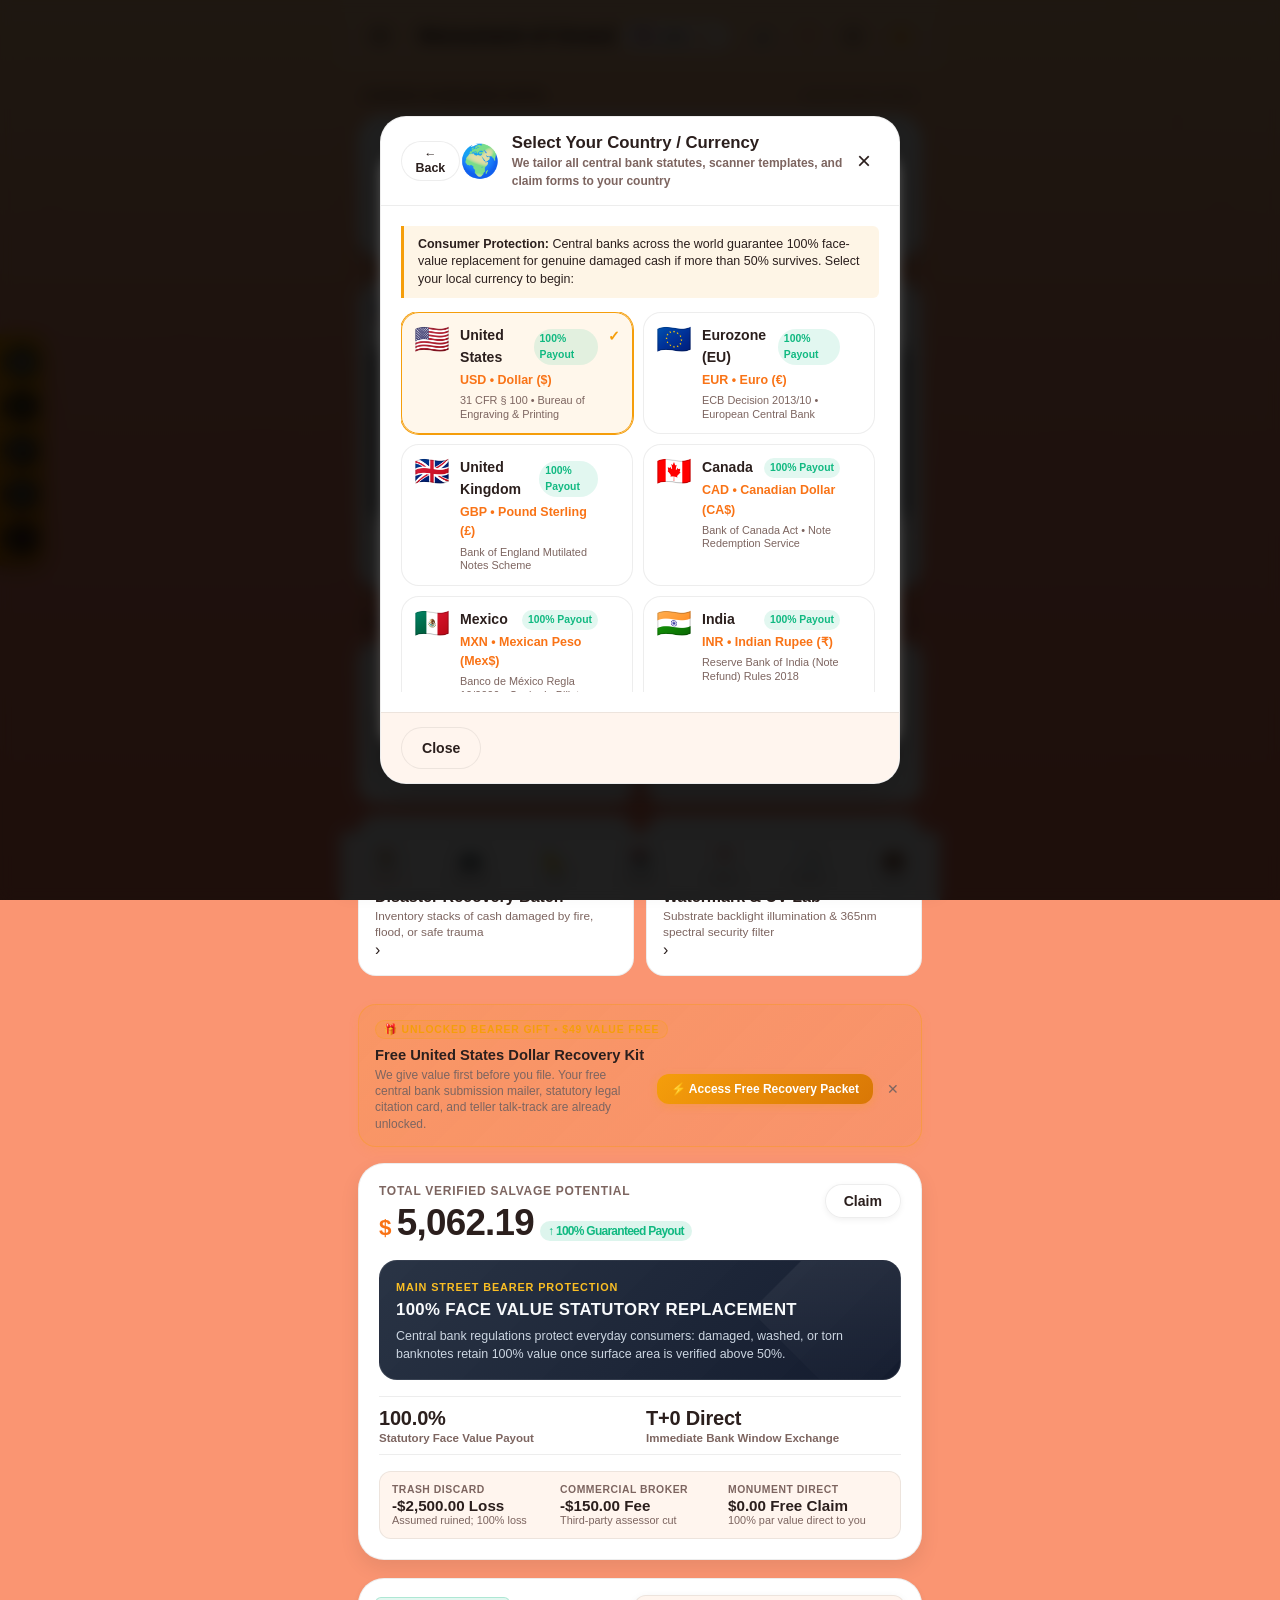
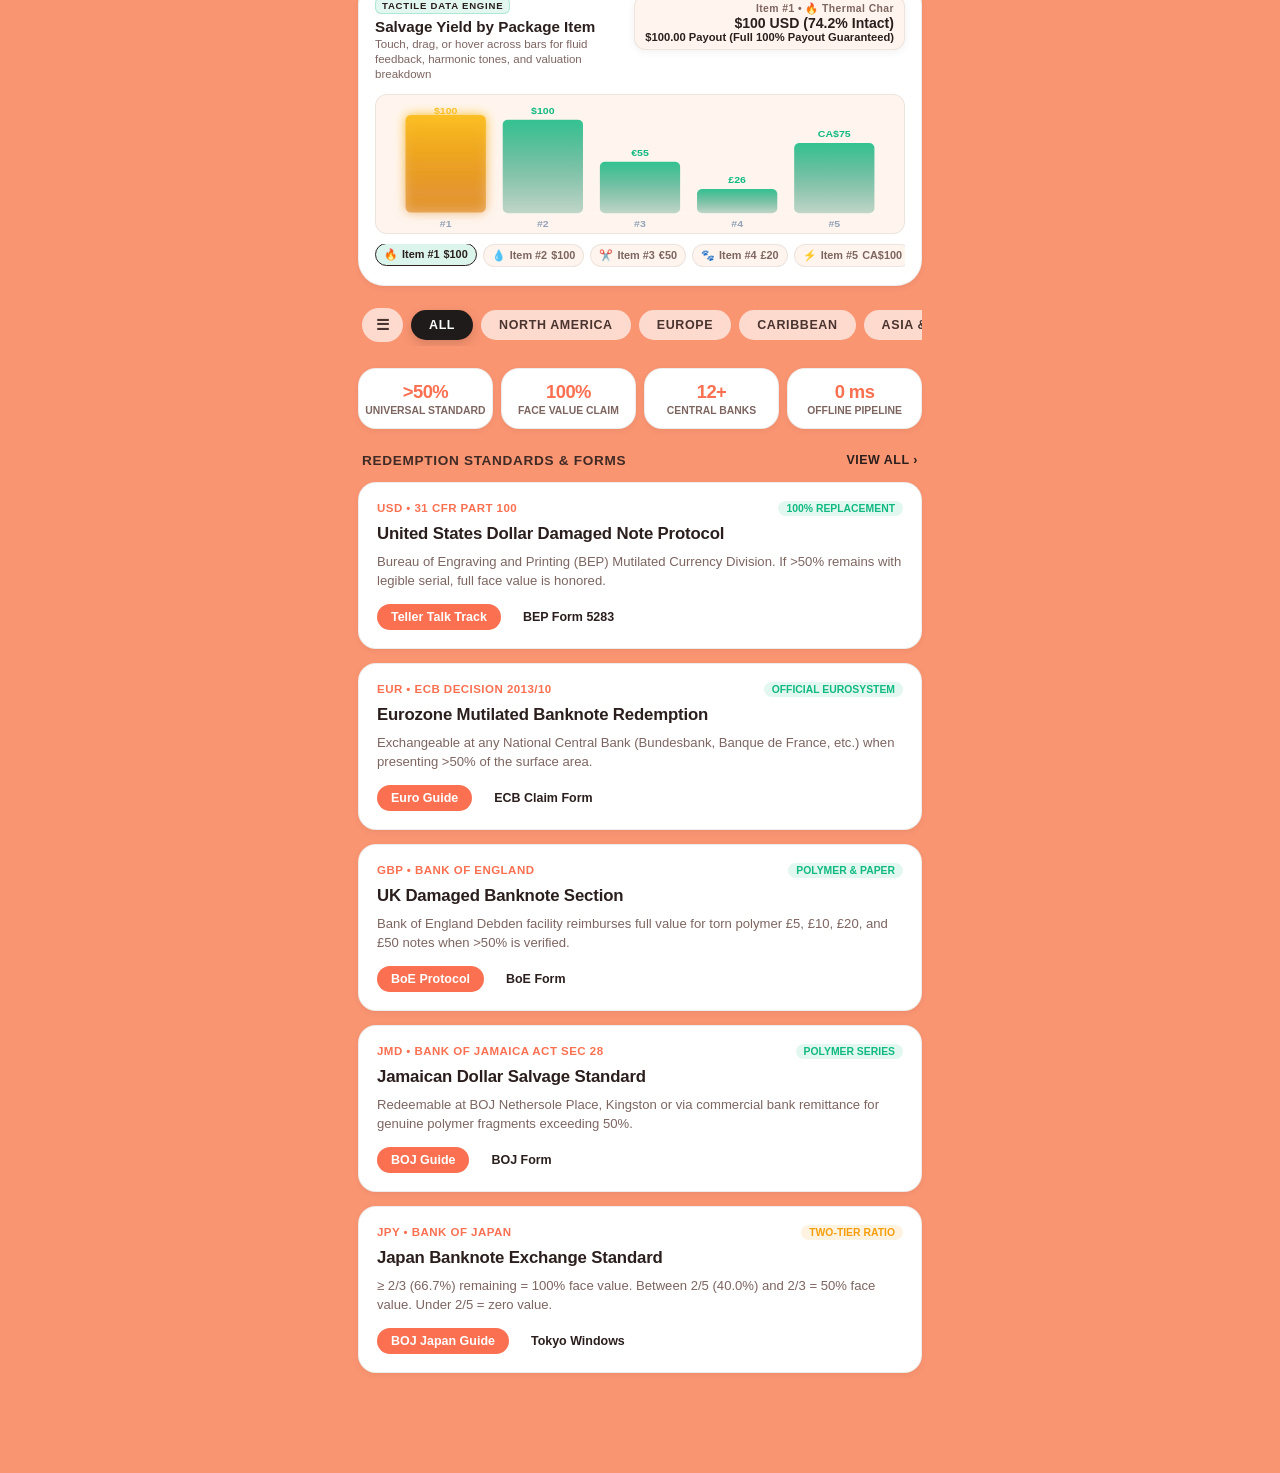
==== commit 8f977a81: "fix(ui): polish mobile layout, resolve button overflow, badge collision and contrast" ====
--- a/web_app/index.html
+++ b/web_app/index.html
@@ -768,28 +768,31 @@
               </div>
             </div>
 
-            <!-- Glare Warning Chip -->
-            <div id="viewfinder-glare-chip" class="viewfinder-alert-chip alert-glare" style="display:none;">
-              <span class="chip-icon">⚡</span>
-              <span>Glare Detected — Tilt bill slightly</span>
-            </div>
-
-            <!-- Low-Light Warning Chip -->
-            <div id="viewfinder-light-chip" class="viewfinder-alert-chip alert-lowlight" style="display:none;">
-              <span class="chip-icon">💡</span>
-              <span>Low Light — Increase illumination</span>
-            </div>
-
-            <!-- Camera Real-Time Currency Recognition HUD Badge -->
-            <div id="scanner-currency-recognition-hud" class="currency-recognition-hud" style="display:none;">
-              <div class="recog-pill">
-                <span class="recog-sparkle">✨</span>
-                <span id="recog-banknote-title">US Dollar ($20 Bill)</span>
-                <span id="recog-confidence-badge" class="recog-confidence-badge">96% Match</span>
-              </div>
-              <div id="recog-switch-prompt" class="recog-switch-banner" style="display:none;">
-                <span id="recog-switch-text">Detected Euro (€50).</span>
-                <button id="btn-recog-switch-curr" class="btn-recog-switch" type="button">Switch App to Euro (€) ›</button>
+            <!-- Viewfinder Top Badges HUD Container (Zero Collision Overlay) -->
+            <div class="viewfinder-top-overlay">
+              <!-- Camera Real-Time Currency Recognition HUD Badge -->
+              <div id="scanner-currency-recognition-hud" class="currency-recognition-hud" style="display:none;">
+                <div class="recog-pill">
+                  <span class="recog-sparkle">✨</span>
+                  <span id="recog-banknote-title">US Dollar ($20 Bill)</span>
+                  <span id="recog-confidence-badge" class="recog-confidence-badge">96% Match</span>
+                </div>
+                <div id="recog-switch-prompt" class="recog-switch-banner" style="display:none;">
+                  <span id="recog-switch-text">Detected Euro (€50).</span>
+                  <button id="btn-recog-switch-curr" class="btn-recog-switch" type="button">Switch App to Euro (€) ›</button>
+                </div>
+              </div>
+
+              <!-- Glare Warning Chip -->
+              <div id="viewfinder-glare-chip" class="viewfinder-alert-chip alert-glare" style="display:none;">
+                <span class="chip-icon">⚡</span>
+                <span>Glare Detected — Tilt bill slightly</span>
+              </div>
+
+              <!-- Low-Light Warning Chip -->
+              <div id="viewfinder-light-chip" class="viewfinder-alert-chip alert-lowlight" style="display:none;">
+                <span class="chip-icon">💡</span>
+                <span>Low Light — Increase illumination</span>
               </div>
             </div>
 
@@ -1182,9 +1185,11 @@
               </div>
 
               <div class="dossier-btn-group">
-                <button id="btn-update-preview" class="btn btn-secondary">Refresh Preview</button>
                 <button id="btn-download-pdf" class="btn btn-accent" title="Generate Courtroom-Grade 3-Page Filing PDF">
                   <span>⚖️ Courtroom PDF Dossier</span>
+                </button>
+                <button id="btn-update-preview" class="btn btn-secondary" title="Refresh Live Dossier Preview">
+                  <span>🔄 Refresh Preview</span>
                 </button>
                 <button id="btn-share-pdf" class="btn btn-primary" title="Share Claim Package PDF">
                   <span>📤 Share Dossier</span>
@@ -1192,10 +1197,10 @@
                 <button id="btn-save-dossier-vault" class="btn btn-secondary" title="Save claim to local Salvage Vault">
                   <span>💼 Save to My Vault</span>
                 </button>
-                <button id="btn-print-dossier" class="btn btn-secondary">
+                <button id="btn-print-dossier" class="btn btn-secondary" title="Print Hardcopy Filing Spool">
                   <span>🖨️ Print Spooler</span>
                 </button>
-                <button id="btn-open-affidavit-modal" class="btn btn-outline" style="grid-column: 1 / -1;">
+                <button id="btn-open-affidavit-modal" class="btn btn-outline" title="Sworn Destruction Declaration (≤50% Claims)">
                   <span>📜 Generate Destruction Affidavit (≤50% Claims)</span>
                 </button>
               </div>
--- a/web_app/style.css
+++ b/web_app/style.css
@@ -1206,27 +1206,43 @@
 }
 
 .tuner-mode-row {
-  display: flex;
+  display: grid;
+  grid-template-columns: repeat(2, 1fr);
   gap: 8px;
-  flex-wrap: wrap;
-  padding-top: 6px;
+  padding-top: 10px;
   border-top: 1px solid var(--border-light);
+}
+
+.tuner-mode-row button {
+  width: 100%;
+  height: 38px;
+  display: inline-flex;
+  align-items: center;
+  justify-content: center;
+  font-size: 0.76rem;
+  font-weight: 700;
+  border-radius: var(--radius-sm);
+  padding: 0 8px;
+  white-space: nowrap;
+  box-sizing: border-box;
 }
 
 .chip-toggle {
   background: var(--bg-card-subtle);
   border: 1px solid var(--border-light);
   color: var(--text-main);
-  padding: 6px 12px;
-  border-radius: var(--radius-full);
-  font-size: 0.75rem;
+  padding: 6px 10px;
+  border-radius: var(--radius-sm);
+  font-size: 0.76rem;
   font-weight: 700;
   cursor: pointer;
+  transition: all var(--transition-fast);
 }
 
 .chip-toggle.active {
   background: var(--pill-active-bg);
   color: var(--pill-active-text);
+  border-color: var(--border-active);
 }
 
 /* Measurement Results Card */
@@ -1809,9 +1825,35 @@
 }
 
 .dossier-btn-group {
-  display: flex;
+  display: grid;
+  grid-template-columns: repeat(2, 1fr);
   gap: 10px;
-  margin-top: 14px;
+  margin-top: 16px;
+}
+
+.dossier-btn-group .btn {
+  width: 100%;
+  min-height: 48px;
+  padding: 10px 12px;
+  border-radius: var(--radius-md);
+  font-size: 0.82rem;
+  font-weight: 700;
+  text-align: center;
+  white-space: normal;
+  line-height: 1.25;
+  box-sizing: border-box;
+}
+
+.dossier-btn-group .btn-accent {
+  grid-column: 1 / -1;
+  min-height: 52px;
+  font-size: 0.92rem;
+}
+
+.dossier-btn-group #btn-open-affidavit-modal {
+  grid-column: 1 / -1;
+  min-height: 46px;
+  font-size: 0.80rem;
 }
 
 .dossier-preview-card {
@@ -2782,8 +2824,73 @@
     width: 100%;
   }
 
+  /* Compact Top Bar on Phones - Zero Wrapping, Zero Right-Edge Clipping */
+  .top-bar {
+    padding: 10px 10px 8px 10px;
+    gap: 4px;
+  }
+
+  .brand-title-wrap {
+    gap: 5px;
+    min-width: 0;
+    flex-shrink: 1;
+  }
+
+  .brand-title {
+    font-size: 0.92rem;
+    white-space: nowrap;
+    letter-spacing: -0.01em;
+    overflow: hidden;
+    text-overflow: ellipsis;
+  }
+
+  .currency-selector-pill {
+    padding: 3px 6px;
+    font-size: 0.72rem;
+    gap: 3px;
+    flex-shrink: 0;
+  }
+
+  .currency-selector-pill .curr-sym {
+    display: none;
+  }
+
+  .top-bar-actions {
+    gap: 2px;
+    flex-shrink: 0;
+  }
+
+  .top-bar-actions .icon-btn {
+    width: 29px;
+    height: 29px;
+    padding: 3px;
+    flex-shrink: 0;
+  }
+
+  .top-bar-actions .icon-btn svg {
+    width: 17px;
+    height: 17px;
+  }
+
+  .top-back-btn {
+    padding: 4px 7px;
+    font-size: 0.74rem;
+    gap: 2px;
+    flex-shrink: 0;
+  }
+
+  .top-back-btn svg {
+    width: 15px;
+    height: 15px;
+  }
+
+  /* Full Bottom Clearance for Floating Nav */
   .main-content {
-    padding: 12px 12px 90px 12px;
+    padding: 12px 12px 125px 12px !important;
+  }
+
+  .tab-pane {
+    padding-bottom: 25px;
   }
 
   /* Compact Hero Card on Phones */
@@ -3460,6 +3567,12 @@
 .currency-selector-pill .curr-sym {
   color: var(--accent-coral);
   font-weight: 800;
+}
+body.theme-vault-emerald .currency-selector-pill .curr-sym {
+  color: #34d399;
+}
+body.theme-obsidian-oled .currency-selector-pill .curr-sym {
+  color: #f59e0b;
 }
 .currency-selector-pill:hover .curr-sym {
   color: #fff;
@@ -4080,30 +4193,50 @@
   line-height: 1.35;
 }
 
+/* Viewfinder Top Badges Overlay (Non-Colliding HUD & Alert Container) */
+.viewfinder-top-overlay {
+  position: absolute;
+  top: 10px;
+  left: 10px;
+  right: 10px;
+  display: flex;
+  flex-direction: column;
+  align-items: center;
+  gap: 6px;
+  z-index: 30;
+  pointer-events: none;
+}
+
+.viewfinder-top-overlay .currency-recognition-hud {
+  position: relative;
+  top: auto;
+  left: auto;
+  right: auto;
+  z-index: auto;
+}
+
 /* Viewfinder Alert Chips (Glare & Low-Light) */
 .viewfinder-alert-chip {
-  position: absolute;
-  top: 12px;
-  left: 12px;
-  background: rgba(15, 23, 42, 0.85);
-  border: 1px solid rgba(245, 158, 11, 0.4);
+  position: relative;
+  background: rgba(15, 23, 42, 0.92);
+  border: 1px solid rgba(245, 158, 11, 0.45);
   backdrop-filter: blur(8px);
+  -webkit-backdrop-filter: blur(8px);
   color: #fef08a;
   font-size: 0.72rem;
   font-weight: 700;
-  padding: 6px 12px;
+  padding: 5px 12px;
   border-radius: var(--radius-full);
   display: flex;
   align-items: center;
   gap: 6px;
-  z-index: 24;
   box-shadow: 0 4px 12px rgba(0, 0, 0, 0.35);
   pointer-events: none;
+  animation: fadeInDown 0.25s ease;
 }
 
 .viewfinder-alert-chip.alert-lowlight {
-  top: 48px;
-  border-color: rgba(56, 189, 248, 0.4);
+  border-color: rgba(56, 189, 248, 0.45);
   color: #bae6fd;
 }
 
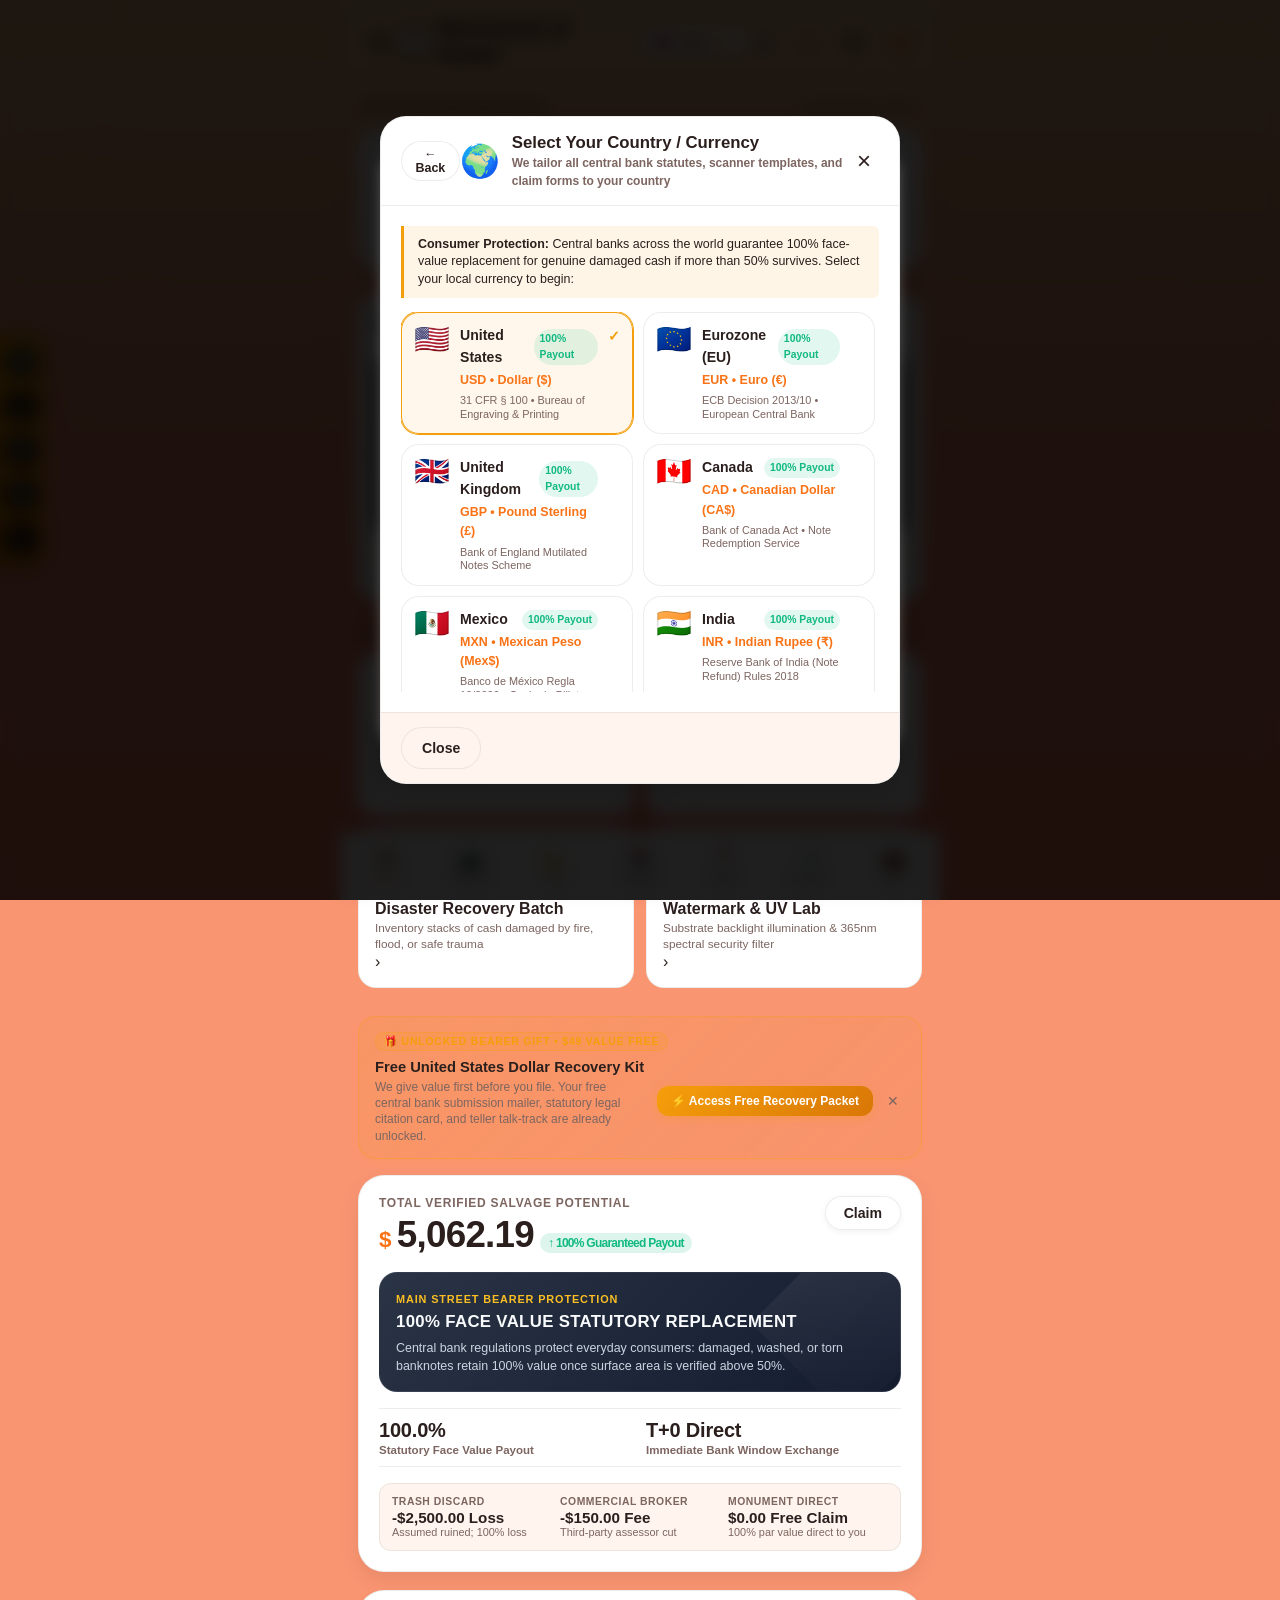
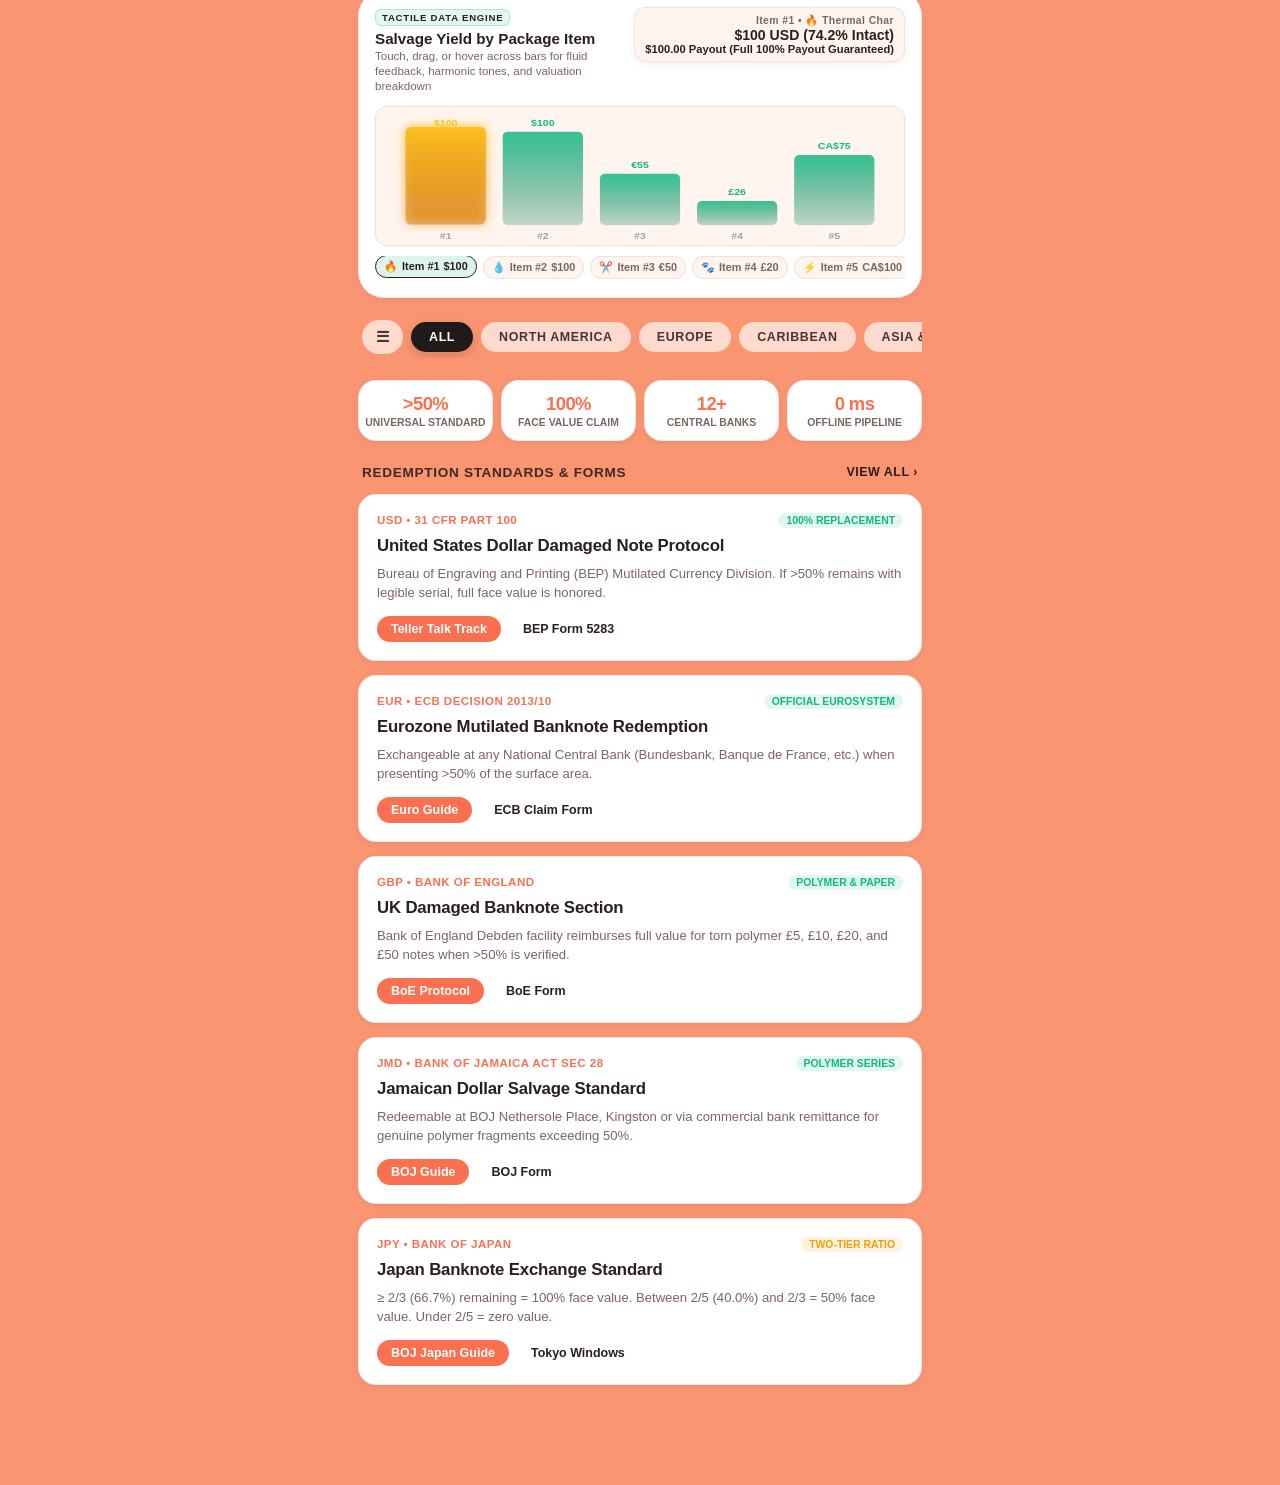
==== commit 3cb90067: "feat: complete enterprise build with dual brand logos, biometric/PIN vault, haptics, zoom, IRS 4684 " ====
--- a/web_app/index.html
+++ b/web_app/index.html
@@ -6,7 +6,7 @@
   <title>Monument of Greed — Currency Salvage & Damaged Note Redemption</title>
   <meta name="description" content="Professional utility to assess, measure, and redeem mutilated or torn banknotes using optical computer vision and statutory banking regulations.">
   <link rel="stylesheet" href="style.css">
-  <link rel="icon" type="image/png" href="logos/alu-company-logo-symbol.png">
+  <link rel="icon" type="image/png" href="logos/mog-logo-variant1.png">
 </head>
 <body class="theme-clay-peach">
   <!-- Live Ambient Motion Canvas Layer (Live Moving Atmosphere) -->
@@ -36,6 +36,7 @@
       </button>
 
       <div class="brand-title-wrap" id="brand-header-link">
+        <img src="logos/mog-logo-variant1.png" alt="Monument of Greed Emblem" class="top-brand-logo-img">
         <span class="brand-title">Monument of Greed</span>
         <button id="btn-currency-selector" class="currency-selector-pill" aria-label="Select Country and Currency" title="Select Country & Currency">
           <span id="active-currency-flag" class="curr-flag">🇺🇸</span>
@@ -71,7 +72,7 @@
     <aside id="app-drawer" class="app-drawer">
       <div class="drawer-header">
         <div class="drawer-logo-wrap">
-          <img src="logos/alu-company-logo-symbol.png" alt="Alu Company Logo" class="drawer-logo-img">
+          <img src="logos/mog-logo-variant1.png" alt="Monument of Greed Logo" class="drawer-logo-img">
         </div>
         <div class="drawer-header-text">
           <div class="drawer-brand-name">MONUMENT OF GREED</div>
@@ -174,6 +175,13 @@
       </div>
 
       <div class="drawer-footer">
+        <div class="drawer-offline-badge">
+          <span class="offline-badge-shield">🛡️</span>
+          <div class="offline-badge-text">
+            <strong>100% Offline • Zero Cloud Upload</strong>
+            <p>Bank-grade privacy • Bearer ledger never leaves device</p>
+          </div>
+        </div>
         <div class="charter-badge">
           <img src="logos/alu-company-logo-symbol.png" alt="Charter Seal" class="charter-mini-seal">
           <div class="charter-text">
@@ -749,6 +757,13 @@
               <div class="corner-pin" id="pin-bl" data-corner="bl"></div>
             </div>
 
+            <!-- Digital & Optical Macro Zoom Controls (1x, 2x, 3x) -->
+            <div class="viewfinder-zoom-controls" id="viewfinder-zoom-controls">
+              <button class="zoom-pill active" data-zoom="1.0" id="btn-zoom-1x" type="button" aria-label="Normal 1x Zoom">1x</button>
+              <button class="zoom-pill" data-zoom="2.0" id="btn-zoom-2x" type="button" aria-label="Macro 2x Zoom">2x</button>
+              <button class="zoom-pill" data-zoom="3.0" id="btn-zoom-3x" type="button" aria-label="Fine Detail 3x Zoom">3x</button>
+            </div>
+
             <!-- Numismatic Collector Rarity Warning Banner -->
             <div id="viewfinder-numismatic-banner" class="viewfinder-numismatic-banner" style="display:none;">
               <span class="numis-icon">⚠️</span>
@@ -1088,6 +1103,18 @@
               <line x1="21" y1="21" x2="16.65" y2="16.65"></line>
             </svg>
             <input type="text" id="locator-search-input" placeholder="Filter by city, state, or bank (e.g. Washington, Frankfurt, London, Kingston)..." class="styled-input">
+            <button id="btn-locator-search-clear" class="search-clear-btn" type="button" title="Clear Search" style="display:none;">✕</button>
+          </div>
+
+          <!-- Quick Geographic & Central Bank Filter Chips -->
+          <div class="locator-quick-chips" id="locator-quick-chips">
+            <button class="quick-chip active" data-query="" type="button">All Regions</button>
+            <button class="quick-chip" data-query="Federal Reserve" type="button">🇺🇸 US Federal Reserve</button>
+            <button class="quick-chip" data-query="European Central Bank" type="button">🇪🇺 European Central Bank</button>
+            <button class="quick-chip" data-query="Bank of England" type="button">🇬🇧 Bank of England</button>
+            <button class="quick-chip" data-query="Bank of Canada" type="button">🇨🇦 Bank of Canada</button>
+            <button class="quick-chip" data-query="Bank of Jamaica" type="button">🇯🇲 Bank of Jamaica</button>
+            <button class="quick-chip" data-query="Reserve Bank of Australia" type="button">🇦🇺 Reserve Bank of Australia</button>
           </div>
 
           <div class="locator-type-tabs">
@@ -1197,6 +1224,12 @@
                 <button id="btn-save-dossier-vault" class="btn btn-secondary" title="Save claim to local Salvage Vault">
                   <span>💼 Save to My Vault</span>
                 </button>
+                <button id="btn-export-photo-card" class="btn btn-secondary" title="Export High-Res Forensic Evidence Photo Card">
+                  <span>📸 Forensic Photo Card</span>
+                </button>
+                <button id="btn-dossier-export-csv" class="btn btn-secondary" title="Export IRS Form 4684 Casualty Loss Schedule">
+                  <span>📊 Form 4684 CSV</span>
+                </button>
                 <button id="btn-print-dossier" class="btn btn-secondary" title="Print Hardcopy Filing Spool">
                   <span>🖨️ Print Spooler</span>
                 </button>
@@ -1212,7 +1245,7 @@
             <div class="dossier-sheet" id="printable-dossier">
               <div class="dossier-sheet-header">
                 <div class="dossier-header-logo">
-                  <img src="logos/alu-company-logo-symbol.png" alt="Official Header Seal" class="sheet-seal-img">
+                  <img src="logos/mog-logo-variant2.png" alt="Official Header Seal" class="sheet-seal-img">
                 </div>
                 <div class="dossier-header-text">
                   <div class="sheet-title">CLAIM DOSSIER FOR MUTILATED CURRENCY</div>
@@ -1389,8 +1422,21 @@
             <button id="btn-vault-new-claim" class="btn btn-sm btn-primary">
               <span>➕ Add Current Dossier</span>
             </button>
+            <button id="btn-vault-export-csv" class="btn btn-sm btn-secondary" title="Export IRS Form 4684 Casualty Loss Schedule">
+              <span>📊 Form 4684 CSV</span>
+            </button>
             <button id="btn-vault-export-json" class="btn btn-sm btn-secondary" title="Export encrypted vault backup">
               <span>📥 Export JSON</span>
+            </button>
+            <button id="btn-vault-import-json" class="btn btn-sm btn-secondary" title="Restore ledger from JSON backup">
+              <span>📤 Restore JSON</span>
+            </button>
+            <input type="file" id="vault-import-file-input" accept=".json" style="display:none;">
+            <button id="btn-vault-lock-toggle" class="btn btn-sm btn-secondary" title="Lock Salvage Vault">
+              <span>🔒 Lock Vault</span>
+            </button>
+            <button id="btn-vault-purge" class="btn btn-sm btn-outline-danger" title="Purge local ledger records (Panic Wipe)">
+              <span>⚠️ Purge Ledger</span>
             </button>
           </div>
         </div>
@@ -2146,6 +2192,68 @@
     </div>
   </div>
 
+  <!-- ========================================================================= -->
+  <!-- BIOMETRIC & 4-DIGIT PIN VAULT PRIVACY MODAL                               -->
+  <!-- ========================================================================= -->
+  <div id="modal-vault-auth" class="modal-overlay" style="display:none;">
+    <div class="modal-card modal-vault-pin-card">
+      <div class="vault-auth-header">
+        <div class="vault-auth-emblem-wrap">
+          <img src="logos/mog-logo-variant1.png" alt="Monument of Greed Security" class="vault-auth-logo">
+        </div>
+        <h3 id="vault-auth-title" class="vault-auth-title">Salvage Vault Security Lock</h3>
+        <p id="vault-auth-subtitle" class="vault-auth-subtitle">Enter your 4-digit security PIN to unlock financial records</p>
+      </div>
+
+      <div class="vault-pin-indicator" id="vault-pin-indicator">
+        <span class="pin-dot" data-idx="0"></span>
+        <span class="pin-dot" data-idx="1"></span>
+        <span class="pin-dot" data-idx="2"></span>
+        <span class="pin-dot" data-idx="3"></span>
+      </div>
+
+      <div id="vault-auth-error" class="vault-auth-error-msg" style="display:none;"></div>
+
+      <div class="vault-keypad-grid" id="vault-keypad">
+        <button class="keypad-btn" data-val="1" type="button">1</button>
+        <button class="keypad-btn" data-val="2" type="button">2</button>
+        <button class="keypad-btn" data-val="3" type="button">3</button>
+        <button class="keypad-btn" data-val="4" type="button">4</button>
+        <button class="keypad-btn" data-val="5" type="button">5</button>
+        <button class="keypad-btn" data-val="6" type="button">6</button>
+        <button class="keypad-btn" data-val="7" type="button">7</button>
+        <button class="keypad-btn" data-val="8" type="button">8</button>
+        <button class="keypad-btn" data-val="9" type="button">9</button>
+        <button class="keypad-btn action-clear" id="btn-keypad-clear" type="button">Clear</button>
+        <button class="keypad-btn" data-val="0" type="button">0</button>
+        <button class="keypad-btn action-backspace" id="btn-keypad-back" type="button">⌫</button>
+      </div>
+
+      <div class="vault-auth-actions">
+        <button id="btn-vault-biometric-auth" class="btn btn-accent vault-bio-btn" type="button">
+          <span class="bio-icon">👆</span>
+          <span>Unlock with Biometrics</span>
+        </button>
+        <button id="btn-vault-auth-cancel" class="btn btn-secondary" type="button">Cancel</button>
+      </div>
+    </div>
+  </div>
+
+  <!-- ========================================================================= -->
+  <!-- PANIC WIPE / VAULT PURGE CONFIRMATION MODAL                               -->
+  <!-- ========================================================================= -->
+  <div id="modal-purge-confirm" class="modal-overlay" style="display:none;">
+    <div class="modal-card modal-purge-card">
+      <div class="purge-icon-wrap">⚠️</div>
+      <h3 class="purge-title">CONFIRM PERMANENT VAULT PURGE</h3>
+      <p class="purge-desc">This action will immediately and irreversibly delete all salvaged banknotes, claimant PII, serial numbers, and postal tracking receipts stored in your local ledger. No cloud backup exists.</p>
+      <div class="purge-actions">
+        <button id="btn-cancel-purge" class="btn btn-secondary" type="button">Cancel (Keep Data)</button>
+        <button id="btn-confirm-purge" class="btn btn-danger" type="button">Yes, Purge All Records</button>
+      </div>
+    </div>
+  </div>
+
   <script src="app.js"></script>
 </body>
 </html>
--- a/web_app/style.css
+++ b/web_app/style.css
@@ -5786,3 +5786,323 @@
 body.theme-clay-peach .vault-action-right .btn-advance-status[data-next="review"]:hover {
   background: #ca8a04 !important;
 }
+
+/* ========================================================================= */
+/* ENTERPRISE FEATURES & DUAL LOGO POLISH                                    */
+/* ========================================================================= */
+
+/* Top Navigation Bar Brand Logo */
+.top-brand-logo-img {
+  width: 30px;
+  height: 30px;
+  object-fit: contain;
+  border-radius: 6px;
+  flex-shrink: 0;
+  box-shadow: 0 2px 6px rgba(0, 0, 0, 0.25);
+  background: rgba(0, 0, 0, 0.2);
+  padding: 2px;
+}
+@media (max-width: 480px) {
+  .top-brand-logo-img {
+    width: 26px;
+    height: 26px;
+  }
+}
+
+/* Drawer 100% Offline Guarantee Badge */
+.drawer-offline-badge {
+  display: flex;
+  align-items: center;
+  gap: 10px;
+  padding: 10px 12px;
+  margin-bottom: 12px;
+  background: rgba(16, 185, 129, 0.1);
+  border: 1px solid rgba(16, 185, 129, 0.25);
+  border-radius: var(--radius-md);
+}
+.drawer-offline-badge .offline-badge-shield {
+  font-size: 1.25rem;
+  flex-shrink: 0;
+}
+.drawer-offline-badge .offline-badge-text strong {
+  display: block;
+  font-size: 0.76rem;
+  font-weight: 800;
+  color: #10b981;
+  letter-spacing: 0.02em;
+}
+.drawer-offline-badge .offline-badge-text p {
+  margin: 2px 0 0 0;
+  font-size: 0.66rem;
+  color: var(--text-muted);
+  line-height: 1.25;
+}
+
+/* Viewfinder Zoom Controls (1x, 2x, 3x) */
+.viewfinder-zoom-controls {
+  position: absolute;
+  right: 12px;
+  top: 50%;
+  transform: translateY(-50%);
+  display: flex;
+  flex-direction: column;
+  gap: 8px;
+  z-index: 35;
+  background: rgba(15, 23, 42, 0.65);
+  backdrop-filter: blur(8px);
+  -webkit-backdrop-filter: blur(8px);
+  padding: 6px;
+  border-radius: var(--radius-full);
+  border: 1px solid rgba(255, 255, 255, 0.15);
+  box-shadow: 0 4px 14px rgba(0, 0, 0, 0.4);
+}
+.zoom-pill {
+  width: 36px;
+  height: 36px;
+  border-radius: 50%;
+  border: 1px solid transparent;
+  background: rgba(255, 255, 255, 0.12);
+  color: #ffffff;
+  font-size: 0.82rem;
+  font-weight: 800;
+  cursor: pointer;
+  display: flex;
+  align-items: center;
+  justify-content: center;
+  transition: all var(--transition-fast);
+}
+.zoom-pill:hover {
+  background: rgba(255, 255, 255, 0.25);
+  transform: scale(1.08);
+}
+.zoom-pill.active {
+  background: #f59e0b;
+  color: #000000;
+  border-color: #fbbf24;
+  box-shadow: 0 0 10px rgba(245, 158, 11, 0.6);
+}
+
+/* Central Bank Locator Quick Chips & Clear Button */
+.search-clear-btn {
+  background: none;
+  border: none;
+  color: var(--text-muted);
+  font-size: 1rem;
+  cursor: pointer;
+  padding: 0 8px;
+  line-height: 1;
+  transition: color var(--transition-fast);
+}
+.search-clear-btn:hover {
+  color: var(--text-main);
+}
+.locator-quick-chips {
+  display: flex;
+  gap: 8px;
+  overflow-x: auto;
+  padding: 4px 2px 8px 2px;
+  -webkit-overflow-scrolling: touch;
+  scrollbar-width: none;
+}
+.locator-quick-chips::-webkit-scrollbar {
+  display: none;
+}
+.quick-chip {
+  flex-shrink: 0;
+  padding: 5px 11px;
+  border-radius: var(--radius-full);
+  font-size: 0.74rem;
+  font-weight: 700;
+  background: var(--bg-card);
+  border: 1px solid var(--border-color);
+  color: var(--text-muted);
+  cursor: pointer;
+  transition: all var(--transition-fast);
+}
+.quick-chip:hover {
+  background: rgba(245, 158, 11, 0.12);
+  color: var(--text-main);
+  border-color: rgba(245, 158, 11, 0.35);
+}
+.quick-chip.active {
+  background: #f59e0b;
+  color: #000000;
+  border-color: #f59e0b;
+  box-shadow: 0 2px 6px rgba(245, 158, 11, 0.3);
+}
+
+/* Biometric & 4-Digit PIN Security Modal */
+.modal-vault-pin-card {
+  max-width: 360px;
+  width: 90%;
+  padding: 24px;
+  border-radius: var(--radius-lg);
+  background: #111827;
+  border: 1px solid rgba(245, 158, 11, 0.25);
+  box-shadow: 0 20px 40px rgba(0, 0, 0, 0.65);
+  color: #f3f4f6;
+  text-align: center;
+}
+.vault-auth-header {
+  margin-bottom: 20px;
+}
+.vault-auth-emblem-wrap {
+  width: 58px;
+  height: 58px;
+  margin: 0 auto 12px;
+  border-radius: var(--radius-md);
+  background: rgba(245, 158, 11, 0.12);
+  border: 1px solid rgba(245, 158, 11, 0.3);
+  display: flex;
+  align-items: center;
+  justify-content: center;
+}
+.vault-auth-logo {
+  width: 44px;
+  height: 44px;
+  object-fit: contain;
+}
+.vault-auth-title {
+  font-size: 1.15rem;
+  font-weight: 800;
+  color: #ffffff;
+  margin-bottom: 4px;
+}
+.vault-auth-subtitle {
+  font-size: 0.78rem;
+  color: #9ca3af;
+  line-height: 1.35;
+}
+.vault-pin-indicator {
+  display: flex;
+  justify-content: center;
+  gap: 16px;
+  margin: 18px 0 22px;
+}
+.pin-dot {
+  width: 16px;
+  height: 16px;
+  border-radius: 50%;
+  border: 2px solid rgba(255, 255, 255, 0.35);
+  background: transparent;
+  transition: all 0.2s cubic-bezier(0.4, 0, 0.2, 1);
+}
+.pin-dot.filled {
+  background: #10b981;
+  border-color: #34d399;
+  box-shadow: 0 0 12px rgba(16, 185, 129, 0.7);
+  transform: scale(1.15);
+}
+.pin-dot.error {
+  background: #ef4444;
+  border-color: #f87171;
+  box-shadow: 0 0 12px rgba(239, 68, 68, 0.7);
+}
+.vault-auth-error-msg {
+  font-size: 0.76rem;
+  font-weight: 700;
+  color: #ef4444;
+  margin-bottom: 12px;
+  padding: 6px 10px;
+  background: rgba(239, 68, 68, 0.12);
+  border-radius: 6px;
+  border: 1px solid rgba(239, 68, 68, 0.3);
+}
+.vault-keypad-grid {
+  display: grid;
+  grid-template-columns: repeat(3, 1fr);
+  gap: 10px;
+  margin-bottom: 18px;
+}
+.keypad-btn {
+  height: 52px;
+  border-radius: var(--radius-md);
+  border: 1px solid rgba(255, 255, 255, 0.12);
+  background: rgba(255, 255, 255, 0.06);
+  color: #ffffff;
+  font-size: 1.35rem;
+  font-weight: 700;
+  cursor: pointer;
+  display: flex;
+  align-items: center;
+  justify-content: center;
+  transition: all var(--transition-fast);
+  user-select: none;
+}
+.keypad-btn:active {
+  background: rgba(245, 158, 11, 0.35);
+  transform: scale(0.94);
+}
+.keypad-btn.action-clear,
+.keypad-btn.action-backspace {
+  font-size: 0.92rem;
+  font-weight: 600;
+  color: #d1d5db;
+}
+.vault-auth-actions {
+  display: flex;
+  flex-direction: column;
+  gap: 8px;
+}
+.vault-bio-btn {
+  width: 100%;
+  display: flex;
+  align-items: center;
+  justify-content: center;
+  gap: 8px;
+  padding: 10px;
+  font-size: 0.86rem;
+  font-weight: 700;
+}
+.vault-bio-btn .bio-icon {
+  font-size: 1.15rem;
+}
+
+/* Panic Wipe / Vault Purge Modal */
+.modal-purge-card {
+  max-width: 380px;
+  width: 90%;
+  padding: 24px;
+  border-radius: var(--radius-lg);
+  background: #1e1111;
+  border: 1px solid rgba(239, 68, 68, 0.4);
+  box-shadow: 0 20px 40px rgba(0, 0, 0, 0.7);
+  text-align: center;
+  color: #f3f4f6;
+}
+.purge-icon-wrap {
+  font-size: 2.5rem;
+  margin-bottom: 12px;
+}
+.purge-title {
+  font-size: 1.15rem;
+  font-weight: 900;
+  color: #ef4444;
+  letter-spacing: 0.02em;
+  margin-bottom: 8px;
+}
+.purge-desc {
+  font-size: 0.82rem;
+  color: #d1d5db;
+  line-height: 1.45;
+  margin-bottom: 20px;
+}
+.purge-actions {
+  display: flex;
+  flex-direction: column;
+  gap: 8px;
+}
+.btn-danger {
+  background: #dc2626;
+  color: #ffffff;
+  border: 1px solid #b91c1c;
+  padding: 12px;
+  border-radius: var(--radius-md);
+  font-weight: 800;
+  cursor: pointer;
+  transition: all var(--transition-fast);
+}
+.btn-danger:hover {
+  background: #b91c1c;
+}
+
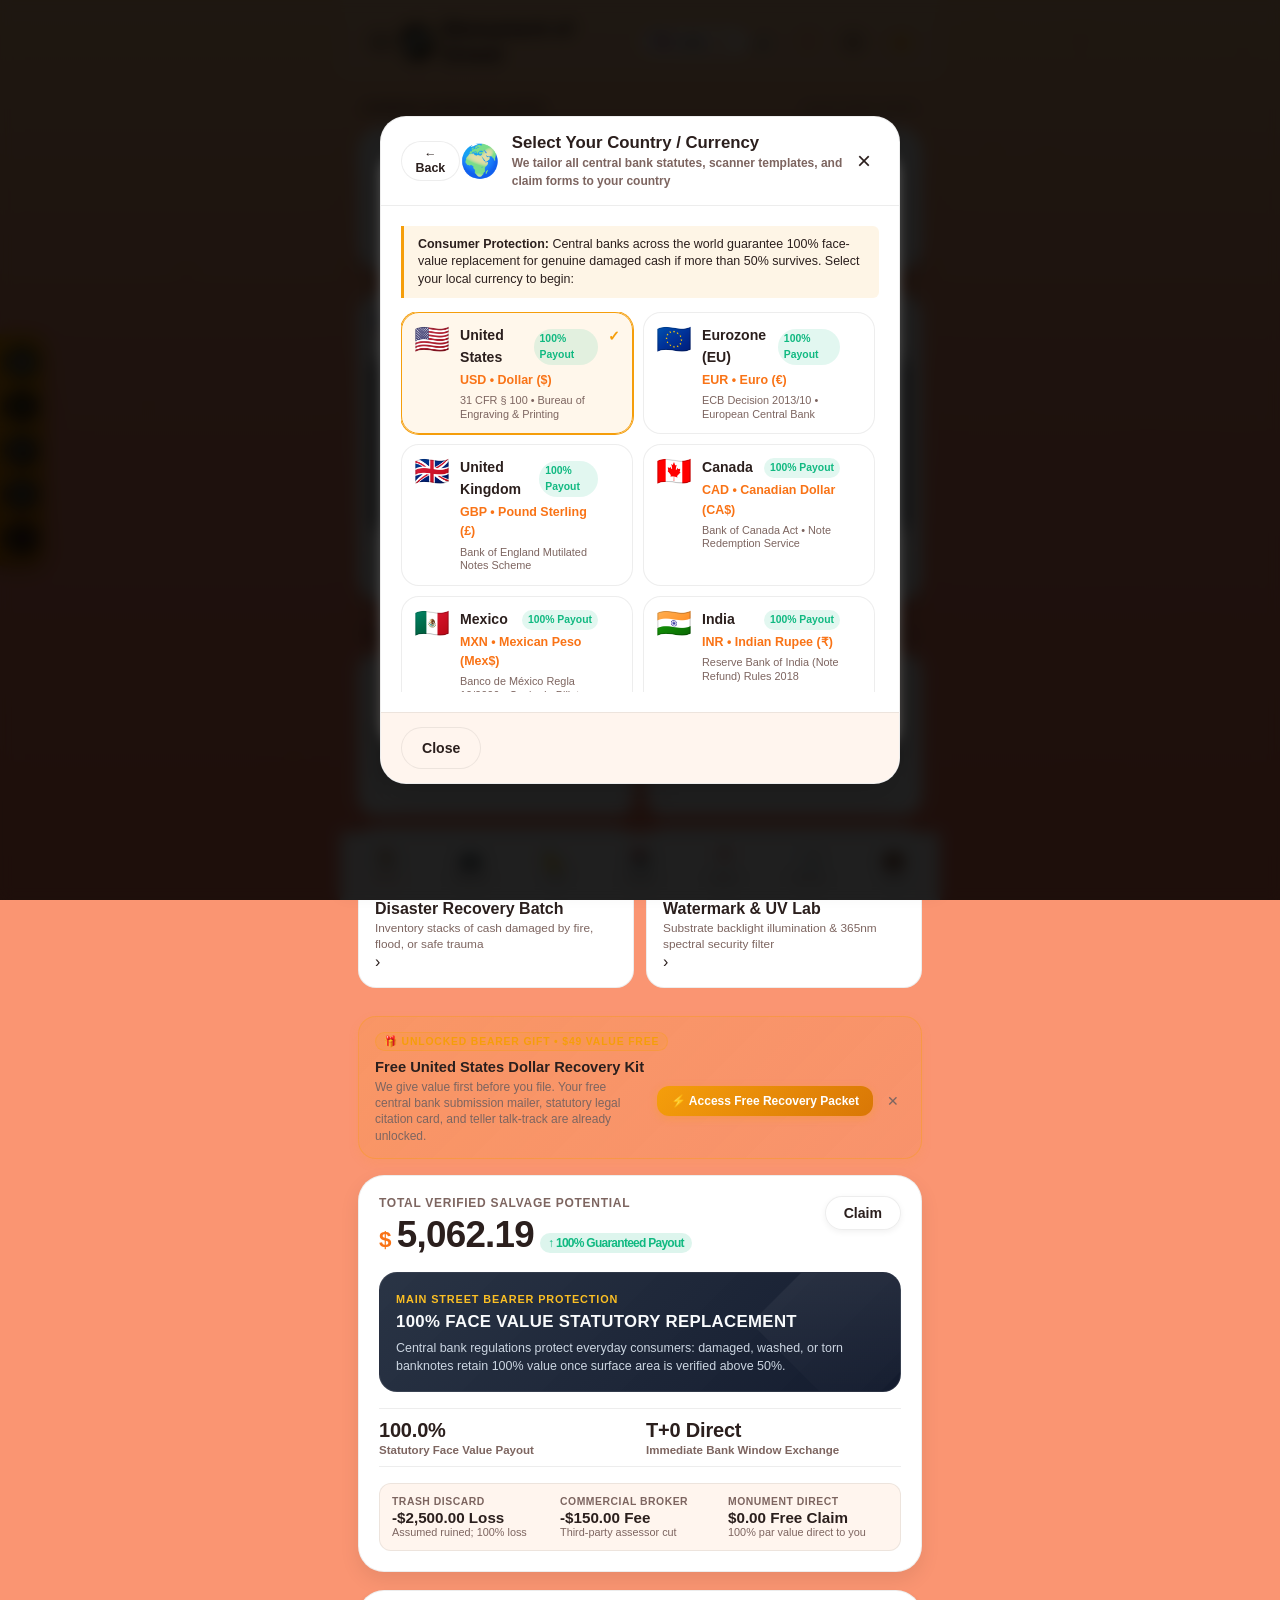
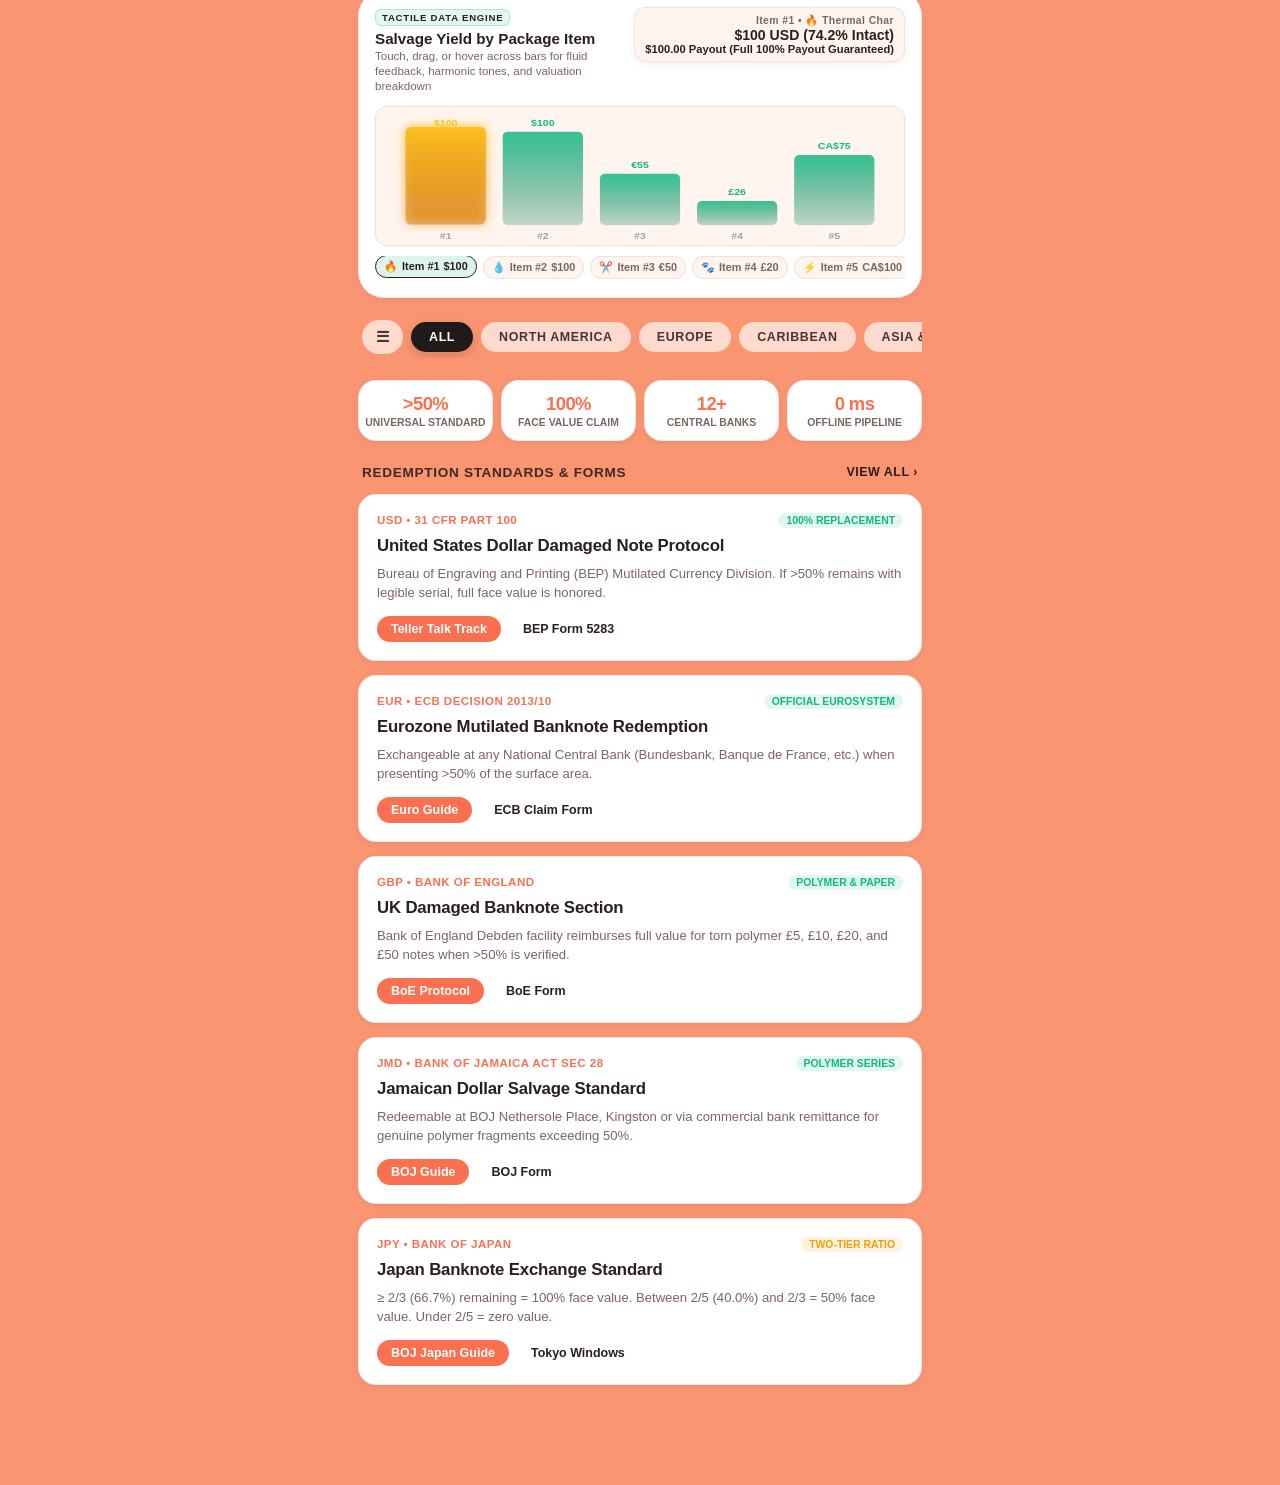
==== commit fd357a8b: "feat: replace logo with circular kintsugi repaired banknote medallion across all UI spots and launch" ====
--- a/web_app/index.html
+++ b/web_app/index.html
@@ -6,7 +6,7 @@
   <title>Monument of Greed — Currency Salvage & Damaged Note Redemption</title>
   <meta name="description" content="Professional utility to assess, measure, and redeem mutilated or torn banknotes using optical computer vision and statutory banking regulations.">
   <link rel="stylesheet" href="style.css">
-  <link rel="icon" type="image/png" href="logos/mog-logo-variant1.png">
+  <link rel="icon" type="image/png" href="logos/mog-kintsugi-medallion.png">
 </head>
 <body class="theme-clay-peach">
   <!-- Live Ambient Motion Canvas Layer (Live Moving Atmosphere) -->
@@ -36,7 +36,7 @@
       </button>
 
       <div class="brand-title-wrap" id="brand-header-link">
-        <img src="logos/mog-logo-variant1.png" alt="Monument of Greed Emblem" class="top-brand-logo-img">
+        <img src="logos/mog-kintsugi-medallion.png" alt="Monument of Greed Emblem" class="top-brand-logo-img">
         <span class="brand-title">Monument of Greed</span>
         <button id="btn-currency-selector" class="currency-selector-pill" aria-label="Select Country and Currency" title="Select Country & Currency">
           <span id="active-currency-flag" class="curr-flag">🇺🇸</span>
@@ -72,7 +72,7 @@
     <aside id="app-drawer" class="app-drawer">
       <div class="drawer-header">
         <div class="drawer-logo-wrap">
-          <img src="logos/mog-logo-variant1.png" alt="Monument of Greed Logo" class="drawer-logo-img">
+          <img src="logos/mog-kintsugi-medallion.png" alt="Monument of Greed Logo" class="drawer-logo-img">
         </div>
         <div class="drawer-header-text">
           <div class="drawer-brand-name">MONUMENT OF GREED</div>
@@ -1245,7 +1245,7 @@
             <div class="dossier-sheet" id="printable-dossier">
               <div class="dossier-sheet-header">
                 <div class="dossier-header-logo">
-                  <img src="logos/mog-logo-variant2.png" alt="Official Header Seal" class="sheet-seal-img">
+                  <img src="logos/mog-kintsugi-medallion.png" alt="Official Header Seal" class="sheet-seal-img">
                 </div>
                 <div class="dossier-header-text">
                   <div class="sheet-title">CLAIM DOSSIER FOR MUTILATED CURRENCY</div>
@@ -2199,7 +2199,7 @@
     <div class="modal-card modal-vault-pin-card">
       <div class="vault-auth-header">
         <div class="vault-auth-emblem-wrap">
-          <img src="logos/mog-logo-variant1.png" alt="Monument of Greed Security" class="vault-auth-logo">
+          <img src="logos/mog-kintsugi-medallion.png" alt="Monument of Greed Security" class="vault-auth-logo">
         </div>
         <h3 id="vault-auth-title" class="vault-auth-title">Salvage Vault Security Lock</h3>
         <p id="vault-auth-subtitle" class="vault-auth-subtitle">Enter your 4-digit security PIN to unlock financial records</p>
--- a/web_app/style.css
+++ b/web_app/style.css
@@ -381,22 +381,26 @@
 }
 
 .drawer-logo-wrap {
-  width: 48px;
-  height: 48px;
-  border-radius: var(--radius-md);
-  background: #ffffff;
-  padding: 6px;
+  width: 46px;
+  height: 46px;
+  border-radius: 50%;
+  background: radial-gradient(circle at 35% 35%, #1e293b, #0f172a);
+  padding: 0;
   display: flex;
   align-items: center;
   justify-content: center;
-  box-shadow: var(--shadow-sm);
-  border: 1px solid rgba(0,0,0,0.06);
+  box-shadow: 0 2px 8px rgba(0, 0, 0, 0.45), 0 0 0 1.5px rgba(245, 158, 11, 0.65);
+  border: none;
+  overflow: hidden;
+  flex-shrink: 0;
 }
 
 .drawer-logo-img {
   width: 100%;
   height: 100%;
-  object-fit: contain;
+  border-radius: 50%;
+  object-fit: cover;
+  display: block;
 }
 
 .drawer-header-text {
@@ -1884,7 +1888,12 @@
 .sheet-seal-img {
   width: 52px;
   height: 52px;
-  object-fit: contain;
+  border-radius: 50%;
+  object-fit: cover;
+  box-shadow: 0 2px 8px rgba(0, 0, 0, 0.35);
+  border: 1.5px solid rgba(245, 158, 11, 0.65);
+  background: radial-gradient(circle at 35% 35%, #1e293b, #0f172a);
+  display: block;
 }
 
 .sheet-title {
@@ -5793,19 +5802,20 @@
 
 /* Top Navigation Bar Brand Logo */
 .top-brand-logo-img {
-  width: 30px;
-  height: 30px;
-  object-fit: contain;
-  border-radius: 6px;
+  width: 34px;
+  height: 34px;
+  object-fit: cover;
+  border-radius: 50%;
   flex-shrink: 0;
-  box-shadow: 0 2px 6px rgba(0, 0, 0, 0.25);
-  background: rgba(0, 0, 0, 0.2);
-  padding: 2px;
+  box-shadow: 0 2px 8px rgba(0, 0, 0, 0.4), 0 0 0 1.5px rgba(245, 158, 11, 0.65);
+  background: radial-gradient(circle at 35% 35%, #1e293b, #0f172a);
+  padding: 0;
+  display: block;
 }
 @media (max-width: 480px) {
   .top-brand-logo-img {
-    width: 26px;
-    height: 26px;
+    width: 28px;
+    height: 28px;
   }
 }
 
@@ -5947,20 +5957,24 @@
   margin-bottom: 20px;
 }
 .vault-auth-emblem-wrap {
-  width: 58px;
-  height: 58px;
+  width: 62px;
+  height: 62px;
   margin: 0 auto 12px;
-  border-radius: var(--radius-md);
-  background: rgba(245, 158, 11, 0.12);
-  border: 1px solid rgba(245, 158, 11, 0.3);
+  border-radius: 50%;
+  background: radial-gradient(circle at 35% 35%, #1e293b, #0f172a);
+  border: 1.5px solid rgba(245, 158, 11, 0.65);
+  box-shadow: 0 4px 14px rgba(0, 0, 0, 0.5);
   display: flex;
   align-items: center;
   justify-content: center;
+  overflow: hidden;
 }
 .vault-auth-logo {
-  width: 44px;
-  height: 44px;
-  object-fit: contain;
+  width: 100%;
+  height: 100%;
+  border-radius: 50%;
+  object-fit: cover;
+  display: block;
 }
 .vault-auth-title {
   font-size: 1.15rem;
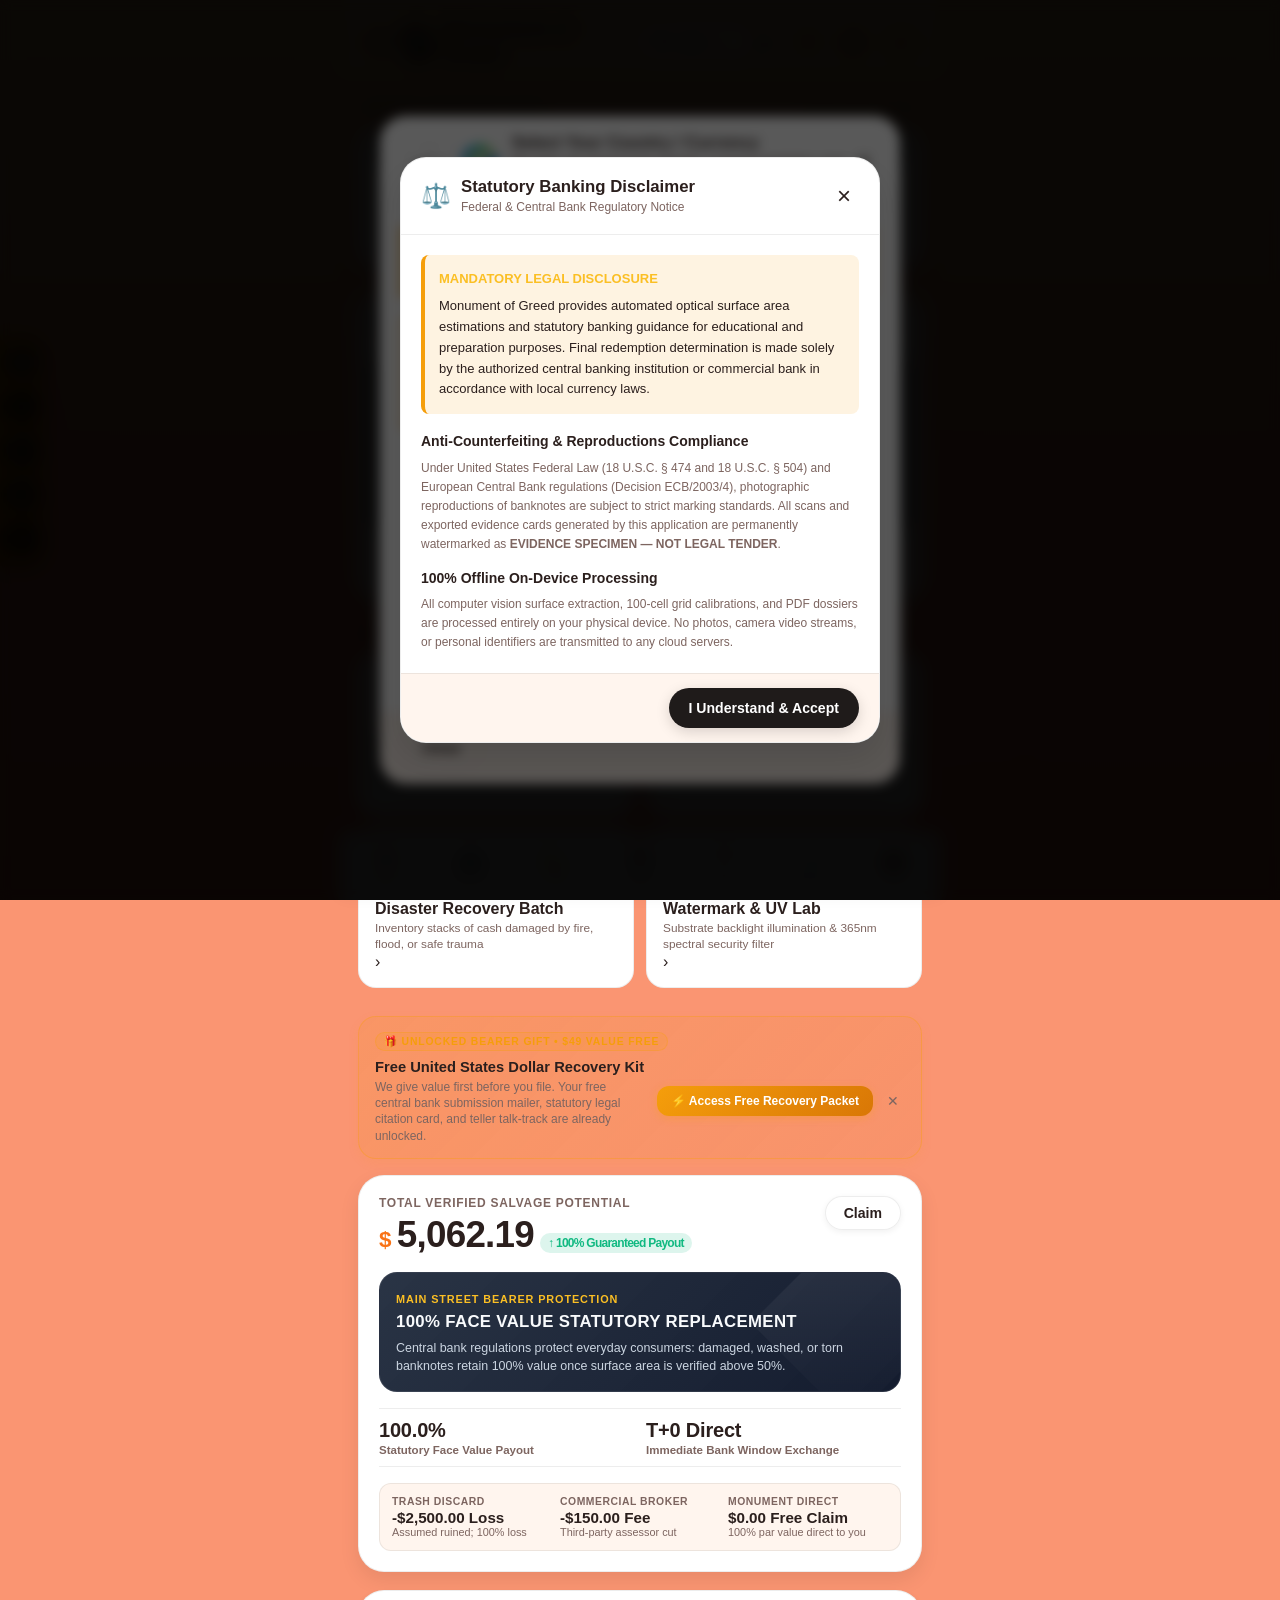
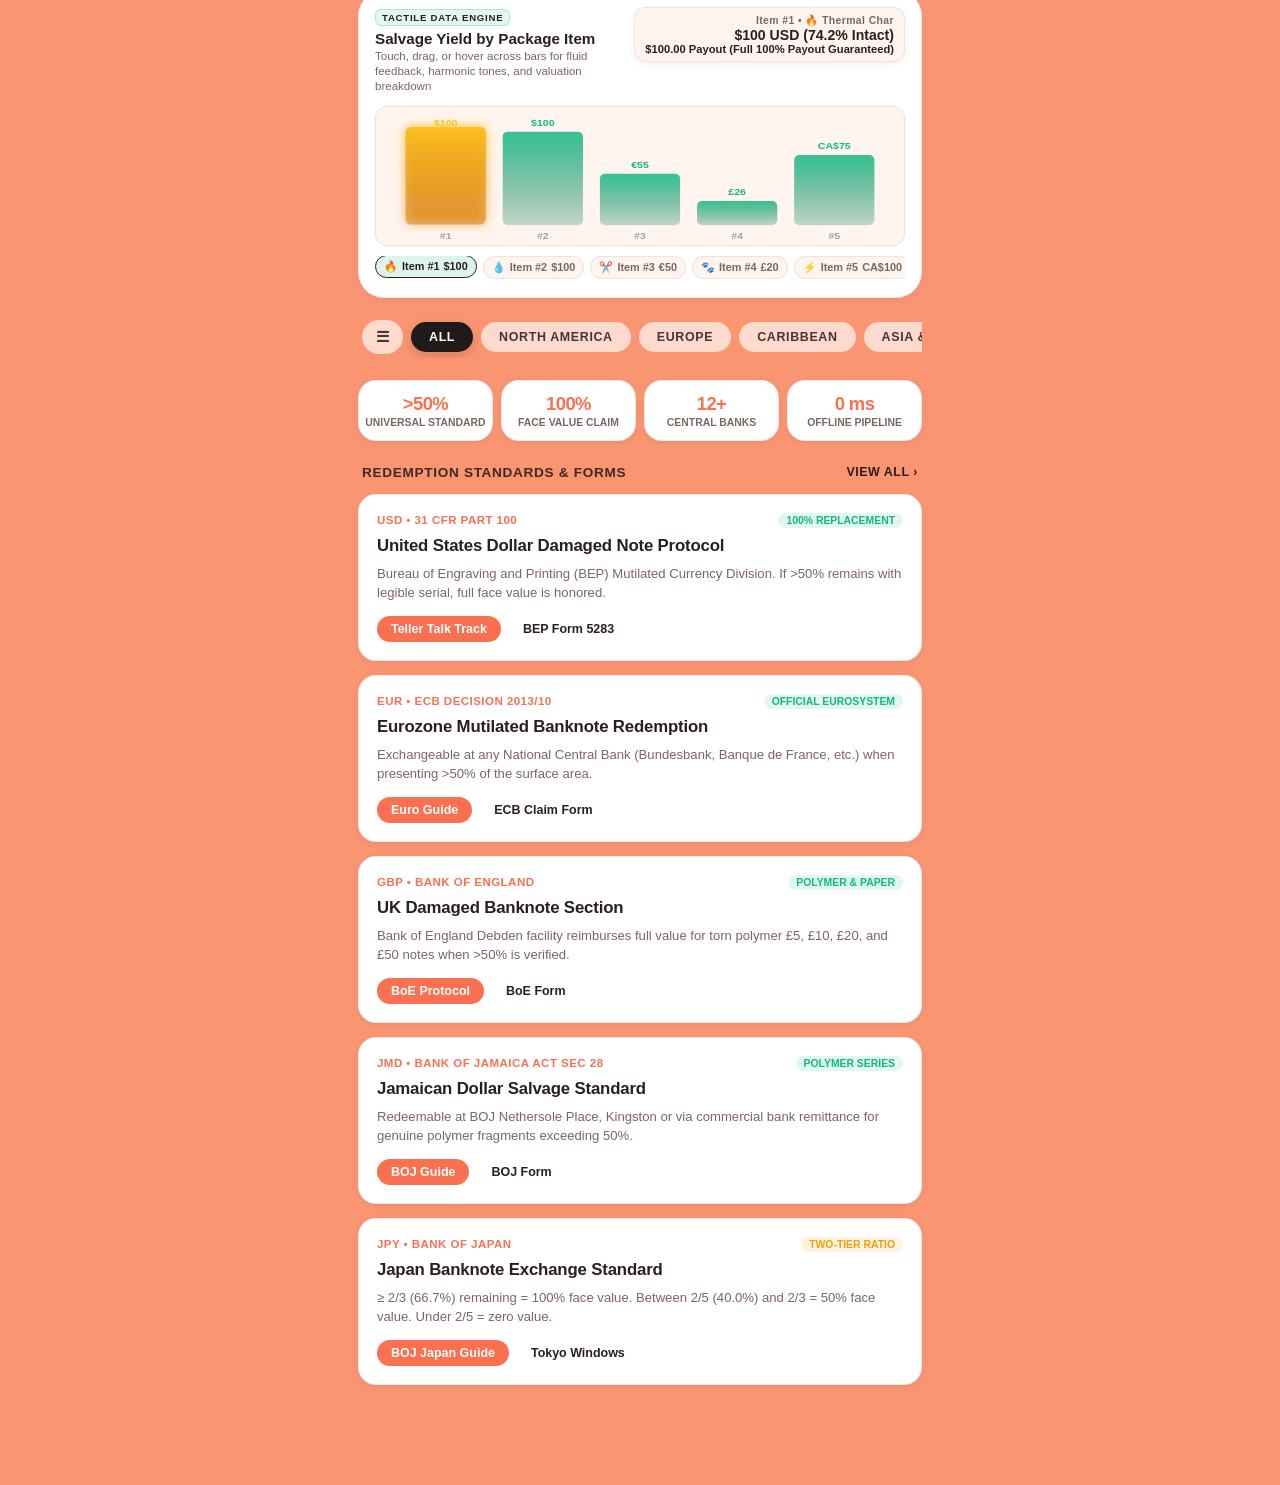
==== commit d31de4fb: "feat: complete Google Play hardening, Scoped Storage, release signing, anti-counterfeiting watermark" ====
--- a/web_app/index.html
+++ b/web_app/index.html
@@ -175,12 +175,16 @@
       </div>
 
       <div class="drawer-footer">
-        <div class="drawer-offline-badge">
+        <div class="drawer-offline-badge" id="btn-drawer-privacy" style="cursor:pointer;" title="View Data Safety & Privacy Policy">
           <span class="offline-badge-shield">🛡️</span>
           <div class="offline-badge-text">
             <strong>100% Offline • Zero Cloud Upload</strong>
-            <p>Bank-grade privacy • Bearer ledger never leaves device</p>
-          </div>
+            <p>Bank-grade privacy • Tap to view Data Safety Policy</p>
+          </div>
+        </div>
+        <div style="margin: 8px 0; display:flex; gap:6px;">
+          <button id="btn-drawer-disclaimer" class="btn btn-sm btn-secondary" style="flex:1; font-size:11px; padding:6px 8px;" type="button">⚖️ Statutory Terms</button>
+          <button id="btn-drawer-privacy-btn" class="btn btn-sm btn-secondary" style="flex:1; font-size:11px; padding:6px 8px;" type="button">🛡️ Privacy Policy</button>
         </div>
         <div class="charter-badge">
           <img src="logos/alu-company-logo-symbol.png" alt="Charter Seal" class="charter-mini-seal">
@@ -2254,6 +2258,81 @@
     </div>
   </div>
 
+  <!-- ========================================================================= -->
+  <!-- STATUTORY BANKING DISCLAIMER MODAL                                      -->
+  <!-- ========================================================================= -->
+  <div id="modal-statutory-disclaimer" class="modal-overlay">
+    <div class="modal-card modal-medium">
+      <div class="modal-header">
+        <div style="display:flex;align-items:center;gap:10px;">
+          <span style="font-size:24px;">⚖️</span>
+          <div>
+            <h3 class="modal-title" style="margin:0;">Statutory Banking Disclaimer</h3>
+            <span style="font-size:12px;color:var(--text-muted);">Federal &amp; Central Bank Regulatory Notice</span>
+          </div>
+        </div>
+        <button id="btn-statutory-disclaimer-close" class="icon-btn modal-close-btn">&times;</button>
+      </div>
+      <div class="modal-body" style="padding:20px;line-height:1.6;">
+        <div style="background:rgba(245, 158, 11, 0.12);border-left:4px solid #f59e0b;padding:14px;border-radius:8px;margin-bottom:16px;">
+          <p style="font-size:13px;font-weight:700;color:#fbbf24;margin:0 0 6px 0;">MANDATORY LEGAL DISCLOSURE</p>
+          <p style="font-size:13px;color:var(--text-main);margin:0;line-height:1.6;" id="disclaimer-statutory-text">
+            Monument of Greed provides automated optical surface area estimations and statutory banking guidance for educational and preparation purposes. Final redemption determination is made solely by the authorized central banking institution or commercial bank in accordance with local currency laws.
+          </p>
+        </div>
+        <h4 style="font-size:14px;margin:12px 0 6px 0;font-weight:700;">Anti-Counterfeiting &amp; Reproductions Compliance</h4>
+        <p style="font-size:12px;color:var(--text-muted);margin-bottom:12px;line-height:1.6;">
+          Under United States Federal Law (18 U.S.C. § 474 and 18 U.S.C. § 504) and European Central Bank regulations (Decision ECB/2003/4), photographic reproductions of banknotes are subject to strict marking standards. All scans and exported evidence cards generated by this application are permanently watermarked as <strong>EVIDENCE SPECIMEN — NOT LEGAL TENDER</strong>.
+        </p>
+        <h4 style="font-size:14px;margin:12px 0 6px 0;font-weight:700;">100% Offline On-Device Processing</h4>
+        <p style="font-size:12px;color:var(--text-muted);margin:0;line-height:1.6;">
+          All computer vision surface extraction, 100-cell grid calibrations, and PDF dossiers are processed entirely on your physical device. No photos, camera video streams, or personal identifiers are transmitted to any cloud servers.
+        </p>
+      </div>
+      <div class="modal-footer" style="display:flex;justify-content:flex-end;gap:10px;padding:14px 20px;">
+        <button id="btn-statutory-disclaimer-accept" class="btn btn-primary" type="button">I Understand &amp; Accept</button>
+      </div>
+    </div>
+  </div>
+
+  <!-- ========================================================================= -->
+  <!-- DATA SAFETY & OFFLINE PRIVACY POLICY MODAL                                -->
+  <!-- ========================================================================= -->
+  <div id="modal-privacy-policy" class="modal-overlay">
+    <div class="modal-card modal-medium">
+      <div class="modal-header">
+        <div style="display:flex;align-items:center;gap:10px;">
+          <span style="font-size:24px;">🛡️</span>
+          <div>
+            <h3 class="modal-title" style="margin:0;">Data Safety &amp; Offline Privacy</h3>
+            <span style="font-size:12px;color:var(--text-muted);">Zero Cloud Transmission Guarantee</span>
+          </div>
+        </div>
+        <button id="btn-privacy-close" class="icon-btn modal-close-btn">&times;</button>
+      </div>
+      <div class="modal-body" style="padding:20px;line-height:1.6;">
+        <div style="background:rgba(16, 185, 129, 0.12);border-left:4px solid #10b981;padding:14px;border-radius:8px;margin-bottom:16px;">
+          <p style="font-size:13px;font-weight:700;color:#34d399;margin:0 0 6px 0;">100% ON-DEVICE PRIVACY CERTIFICATION</p>
+          <p style="font-size:13px;color:var(--text-main);margin:0;line-height:1.6;">
+            Monument of Greed operates 100% offline. All camera frames, photos, serial numbers, and claim dossiers are computed strictly in local device memory and storage.
+          </p>
+        </div>
+        <ul style="font-size:12px;color:var(--text-muted);padding-left:18px;line-height:1.7;">
+          <li><strong>Zero Remote Servers:</strong> No telemetry, analytics, tracking pixels, or third-party SDKs are bundled.</li>
+          <li><strong>Scoped Storage:</strong> Generated PDF claim dossiers and CSV schedules are written exclusively to standard system Downloads or local app storage.</li>
+          <li><strong>Camera Permission Rationale:</strong> The camera is used solely to capture high-contrast optical photographs of mutilated notes for local surface area pixel calculation.</li>
+          <li><strong>Biometrics &amp; Identity:</strong> Any claimant name, address, or email entered into claim forms remains encrypted in client-side IndexedDB / local storage.</li>
+        </ul>
+        <p style="font-size:11px;color:var(--text-muted);margin-top:14px;">
+          Official Policy URL: <a href="https://alumungandr.com/privacy" target="_blank" style="color:var(--color-primary);text-decoration:underline;">https://alumungandr.com/privacy</a>
+        </p>
+      </div>
+      <div class="modal-footer" style="display:flex;justify-content:flex-end;padding:14px 20px;">
+        <button id="btn-privacy-dismiss" class="btn btn-secondary" type="button">Close</button>
+      </div>
+    </div>
+  </div>
+
   <script src="app.js"></script>
 </body>
 </html>
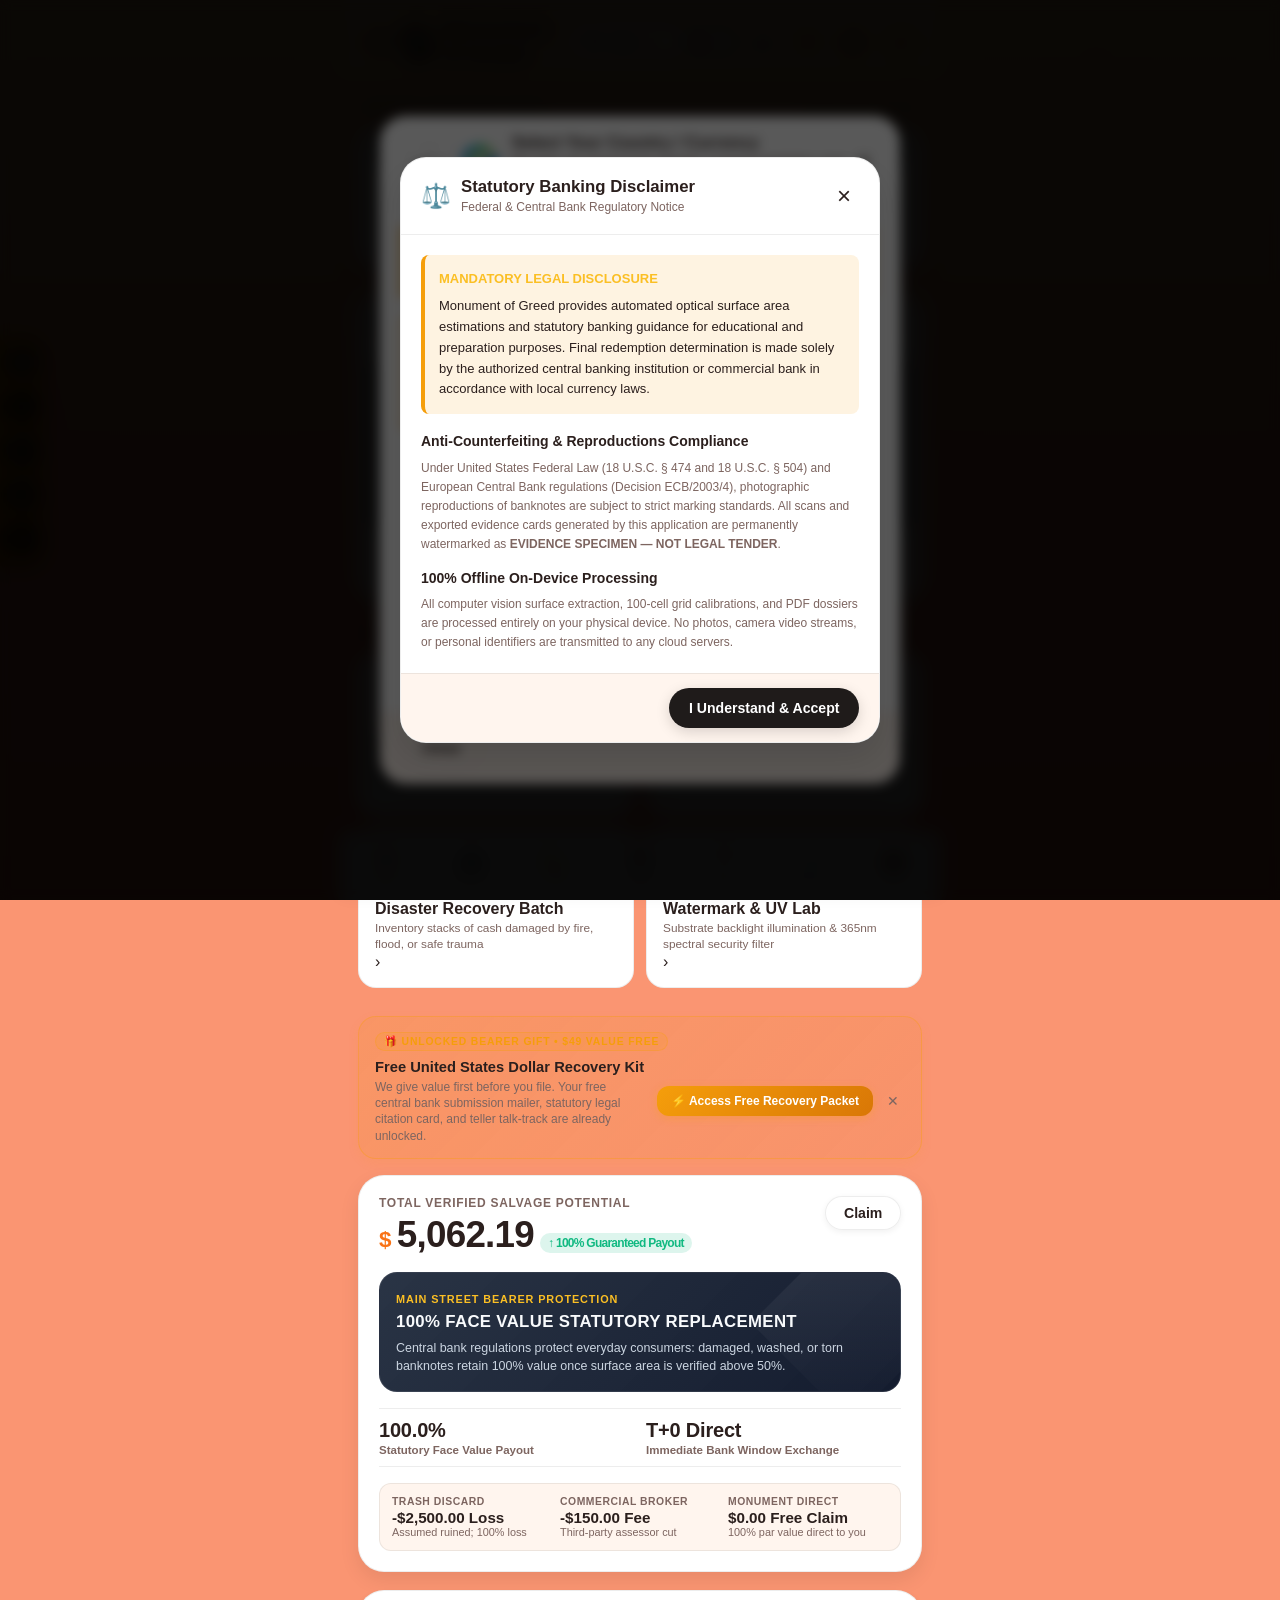
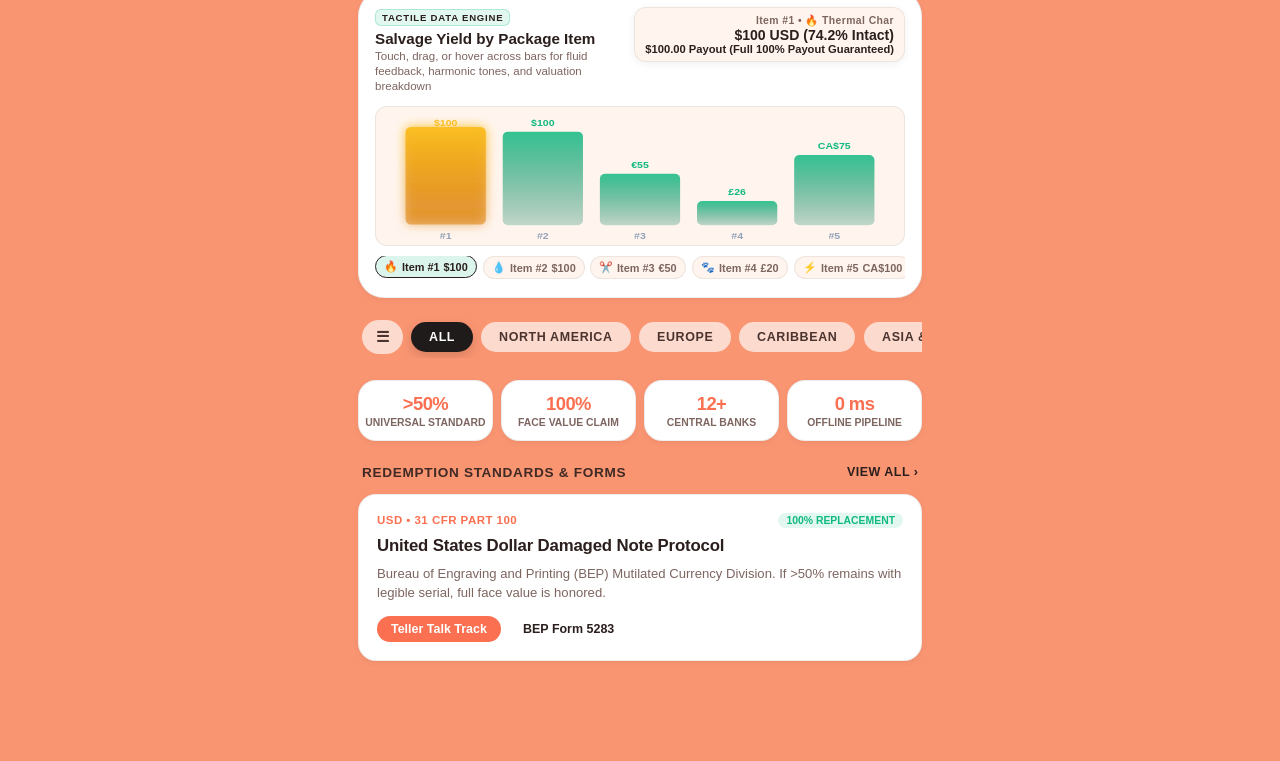
==== commit 086d0b4b: "Add full 7-language multilingual support, organic bubble physics, and foreign language editability" ====
--- a/web_app/index.html
+++ b/web_app/index.html
@@ -24,7 +24,7 @@
           <line x1="19" y1="12" x2="5" y2="12"></line>
           <polyline points="12 19 5 12 12 5"></polyline>
         </svg>
-        <span class="top-back-label">Back</span>
+        <span class="top-back-label" data-i18n="back">Back</span>
       </button>
 
       <button id="btn-drawer-open" class="icon-btn" aria-label="Open Menu Drawer">
@@ -37,7 +37,7 @@
 
       <div class="brand-title-wrap" id="brand-header-link">
         <img src="logos/mog-kintsugi-medallion.png" alt="Monument of Greed Emblem" class="top-brand-logo-img">
-        <span class="brand-title">Monument of Greed</span>
+        <span class="brand-title" data-i18n="brandTitle">Monument of Greed</span>
         <button id="btn-currency-selector" class="currency-selector-pill" aria-label="Select Country and Currency" title="Select Country & Currency">
           <span id="active-currency-flag" class="curr-flag">🇺🇸</span>
           <span id="active-currency-code" class="curr-code">USD</span>
@@ -47,6 +47,10 @@
       </div>
 
       <div class="top-bar-actions">
+        <button id="btn-lang-selector" class="lang-pill-btn" title="Display Language" aria-label="Select Display Language" data-i18n-title="displayLanguage">
+          <span id="active-lang-flag" class="top-lang-flag">🇺🇸</span>
+          <span id="active-lang-code" class="top-lang-code">EN</span>
+        </button>
         <button id="btn-sound-toggle" class="icon-btn" title="Toggle Tactile Audio" aria-label="Toggle Tactile Audio">
           <span id="sound-icon-symbol">🔊</span>
         </button>
@@ -87,53 +91,64 @@
       </div>
 
       <div class="drawer-content">
-        <div class="drawer-section-title">NAVIGATION</div>
+        <div class="drawer-section-title" data-i18n="drawerNav">NAVIGATION</div>
         <ul class="drawer-menu-list">
           <li>
             <a href="#home" class="drawer-nav-link active" data-tab="tab-home">
               <span class="drawer-nav-icon">🏠</span>
-              <span>Home Dashboard</span>
+              <span data-i18n="drawerHome">Home Dashboard</span>
             </a>
           </li>
           <li>
             <a href="#scanner" class="drawer-nav-link" data-tab="tab-scanner">
               <span class="drawer-nav-icon">📷</span>
-              <span>Optical Surface Scanner</span>
+              <span data-i18n="drawerScanner">Optical Surface Scanner</span>
             </a>
           </li>
           <li>
             <a href="#grid" class="drawer-nav-link" data-tab="tab-grid">
               <span class="drawer-nav-icon">📐</span>
-              <span>Interactive 100-Grid Audit</span>
+              <span data-i18n="drawerGrid">Interactive 100-Grid Audit</span>
             </a>
           </li>
           <li>
             <a href="#database" class="drawer-nav-link" data-tab="tab-database">
               <span class="drawer-nav-icon">📚</span>
-              <span>Global Redemption Database</span>
+              <span data-i18n="drawerDatabase">Global Redemption Database</span>
             </a>
           </li>
           <li>
             <a href="#locator" class="drawer-nav-link" data-tab="tab-locator">
               <span class="drawer-nav-icon">📍</span>
-              <span>Central Bank Locator</span>
+              <span data-i18n="drawerLocator">Central Bank Locator</span>
             </a>
           </li>
           <li>
             <a href="#dossier" class="drawer-nav-link" data-tab="tab-dossier">
               <span class="drawer-nav-icon">📑</span>
-              <span>Claim Dossier Generator</span>
+              <span data-i18n="drawerDossier">Claim Dossier Generator</span>
             </a>
           </li>
           <li>
             <a href="#vault" class="drawer-nav-link" data-tab="tab-vault">
               <span class="drawer-nav-icon">💼</span>
-              <span>My Salvage Vault</span>
+              <span data-i18n="drawerVault">My Salvage Vault</span>
             </a>
           </li>
         </ul>
 
-        <div class="drawer-section-title">SELECT LIVE THEME</div>
+        <div class="drawer-section-title" data-i18n="displayLanguage">DISPLAY LANGUAGE</div>
+        <div class="drawer-lang-selector-row">
+          <button id="drawer-btn-lang" class="drawer-lang-btn" type="button" title="Select Display Language">
+            <span style="display:flex;align-items:center;gap:8px;">
+              <span id="drawer-lang-flag">🇺🇸</span>
+              <span id="drawer-lang-name">English (US)</span>
+            </span>
+            <span class="curr-arrow">▾</span>
+          </button>
+        </div>
+
+        <div class="drawer-section-title" data-i18n="drawerTheme">SELECT LIVE THEME</div>
         <div class="drawer-theme-picker">
           <button class="theme-select-btn active" data-theme="theme-clay-peach">
             <span class="theme-dot dot-clay"></span>
@@ -157,7 +172,7 @@
           </button>
         </div>
 
-        <div class="drawer-section-title">GLOBAL LEGAL STANDARDS</div>
+        <div class="drawer-section-title" data-i18n="drawerStandards">GLOBAL LEGAL STANDARDS</div>
         <div class="drawer-legal-box">
           <div class="drawer-legal-item">
             <strong>US 31 CFR Part 100:</strong> >50% surface area = 100% full face value redemption.
@@ -257,7 +272,7 @@
                     <circle cx="12" cy="13" r="4"></circle>
                   </svg>
                 </button>
-                <span class="trigger-label">Live Scan</span>
+                <span class="trigger-label" data-i18n="heroLiveScan">Live Scan</span>
               </div>
 
               <!-- Trigger 2: Upload Bill Photo (Warm Orange/Peach Circle with Badge) -->
@@ -270,7 +285,7 @@
                     <polyline points="21 15 16 10 5 21"></polyline>
                   </svg>
                 </button>
-                <span class="trigger-label">Upload Photo</span>
+                <span class="trigger-label" data-i18n="heroUploadPhoto">Upload Photo</span>
               </div>
 
               <!-- Trigger 3: Interactive Grid Audit (Tangerine/Mint Circle) -->
@@ -284,7 +299,7 @@
                     <line x1="15" y1="3" x2="15" y2="21"></line>
                   </svg>
                 </button>
-                <span class="trigger-label">Grid Audit</span>
+                <span class="trigger-label" data-i18n="heroGridAudit">Grid Audit</span>
               </div>
 
             </div>
@@ -299,12 +314,12 @@
             <div class="curr-card-brand">
               <span class="curr-card-flag" id="workflow-currency-flag">🇺🇸</span>
               <div class="curr-card-titles">
-                <span class="curr-card-eyebrow">ACTIVE CURRENCY WORKFLOW</span>
+                <span class="curr-card-eyebrow" data-i18n="activeCurrencyWorkflow">ACTIVE CURRENCY WORKFLOW</span>
                 <h3 class="curr-card-name" id="workflow-currency-name">United States Dollar ($ USD)</h3>
               </div>
             </div>
             <button id="btn-workflow-switch-curr" class="btn-sm btn-outline curr-switch-btn" type="button" title="Switch Country / Currency">
-              <span>Change ▾</span>
+              <span data-i18n="change">Change</span> ▾
             </button>
           </div>
 
@@ -313,47 +328,44 @@
             <div class="tactile-tray-dish" id="tactile-tray-dish" title="Tap or swirl to bounce currency tokens crazily!" role="button" tabindex="0" aria-label="Interactive 100% Par Value Vault">
               <div class="dish-glow-rim"></div>
               <div class="dish-physics-tokens" id="dish-physics-tokens">
-                <span class="phys-token" data-idx="0" style="color:#fbbf24;">$</span>
+                <span class="phys-token hero-token" id="dish-token-hero" data-idx="0" style="color:#fbbf24;">$</span>
                 <span class="phys-token" data-idx="1" style="color:#38bdf8;">€</span>
                 <span class="phys-token" data-idx="2" style="color:#f59e0b;">£</span>
-                <span class="phys-token" data-idx="3" style="color:#34d399;">CA$</span>
-                <span class="phys-token" data-idx="4" style="color:#f87171;">Mex$</span>
-                <span class="phys-token" data-idx="5" style="color:#fb923c;">₹</span>
-                <span class="phys-token" data-idx="6" style="color:#eab308;">A$</span>
-                <span class="phys-token" data-idx="7" style="color:#a78bfa;">¥</span>
-                <span class="phys-token" data-idx="8" style="color:#4ade80;">J$</span>
+                <span class="phys-token" data-idx="3" style="color:#c084fc;">¥</span>
+                <span class="phys-token" data-idx="4" style="color:#fb923c;">₹</span>
+                <span class="phys-token" data-idx="5" style="color:#34d399;">₣</span>
               </div>
               <div class="tray-dish-inner-label">
                 <span class="tray-status-dot"></span>
-                <span id="workflow-status-guarantee">100% PAR VALUE PROTECTED</span>
+                <span id="workflow-status-guarantee" data-i18n="parValueProtected">100% PAR VALUE PROTECTED</span>
               </div>
               <div class="dish-tap-wave" id="dish-tap-wave"></div>
             </div>
             <div class="tactile-tray-content">
               <div class="simple-consumer-rule">
-                <strong>Consumer Rule:</strong> <span id="workflow-simple-rule">If more than half (50%) of your banknote survives, central banks are legally required to exchange it for 100% full cash value.</span>
+                <strong data-i18n="consumerRulePrefix">Consumer Rule:</strong> <span id="workflow-simple-rule">If more than half (50%) of your banknote survives, central banks are legally required to exchange it for 100% full cash value.</span>
                 <button class="info-circle-btn" data-info-id="statute-general" title="Official Central Bank Statutory Thresholds" aria-label="Statute Information" type="button">ⓘ</button>
               </div>
               <div class="curr-quick-actions-row">
                 <button class="btn-curr-action accent" id="btn-workflow-counter-shield" type="button" title="Present Teller Defense Mode">
                   <span class="curr-action-icon">🛡️</span>
-                  <span>Counter Shield</span>
+                  <span data-i18n="actionCounterShield">Counter Shield</span>
                 </button>
                 <button class="btn-curr-action" id="btn-workflow-jigsaw" type="button" title="Ripped Note Jigsaw Assembler">
                   <span class="curr-action-icon">🧩</span>
-                  <span>Jigsaw</span>
+                  <span data-i18n="actionJigsaw">Jigsaw</span>
                 </button>
                 <button class="btn-curr-action" id="btn-workflow-teller-script" type="button" title="View Bank Teller Script">
                   <span class="curr-action-icon">💬</span>
-                  <span>Teller Script</span>
+                  <span data-i18n="actionTellerScript">Teller Script</span>
                 </button>
                 <button class="btn-curr-action" id="btn-workflow-mailer" type="button" title="Print Free Submission Mailer">
                   <span class="curr-action-icon">📮</span>
-                  <span>Mailer</span>
+                  <span data-i18n="actionMailer">Mailer</span>
                 </button>
                 <button class="btn-curr-action primary" id="btn-workflow-scan-now" type="button" title="Scan Banknote with Camera">
                   <span class="curr-action-icon">📷</span>
-                  <span>Scan Bill</span>
+                  <span data-i18n="actionScanBill">Scan Bill</span>
                 </button>
               </div>
             </div>
@@ -362,24 +374,24 @@
           <!-- Expandable Real Statutory Code (Mainstream simplicity upfront, authentic legality on demand) -->
           <details class="statutory-details-accordion" id="workflow-statutory-accordion">
             <summary class="accordion-summary">
-              <span>Official Central Bank Law & Authority</span>
+              <span data-i18n="lawAuthorityTitle">Official Central Bank Law & Authority</span>
               <span class="accordion-chevron">▾</span>
             </summary>
             <div class="accordion-body">
               <div class="statute-item">
-                <span class="statute-label">Central Authority:</span>
+                <span class="statute-label" data-i18n="centralAuthorityLabel">Central Authority:</span>
                 <span class="statute-val" id="workflow-authority-name">Bureau of Engraving and Printing (BEP) / Federal Reserve</span>
               </div>
               <div class="statute-item">
-                <span class="statute-label">Statutory Code:</span>
+                <span class="statute-label" data-i18n="statutoryCodeLabel">Statutory Code:</span>
                 <span class="statute-val" id="workflow-statute-code">31 CFR Part 100 (Exchange of Mutilated Paper Currency)</span>
               </div>
               <div class="statute-item">
-                <span class="statute-label">Statutory Criterion:</span>
+                <span class="statute-label" data-i18n="statutoryCriterionLabel">Statutory Criterion:</span>
                 <span class="statute-val" id="workflow-statute-rule">> 50.0% surface area required for 100% face-value reimbursement. If ≤ 50% remains, requires sworn affidavit proving missing portion was completely destroyed.</span>
               </div>
               <div class="statute-item">
-                <span class="statute-label">Official Mailing Desk:</span>
+                <span class="statute-label" data-i18n="officialMailingDeskLabel">Official Mailing Desk:</span>
                 <span class="statute-val" id="workflow-submission-address">Bureau of Engraving and Printing, Mutilated Currency Branch, Washington, DC 20228</span>
               </div>
             </div>
@@ -389,8 +401,8 @@
         <!-- Modern Consumer Quick-Action Tool Tiles (Inspired by Clean Product Grid) -->
         <div class="consumer-tools-section">
           <div class="section-label-row">
-            <span class="section-label">FORENSIC SALVAGE TOOLS</span>
-            <span class="section-sub-label">BANK-GRADE UTILITIES</span>
+            <span class="section-label" data-i18n="forensicToolsLabel">FORENSIC SALVAGE TOOLS</span>
+            <span class="section-sub-label" data-i18n="bankGradeUtilities">BANK-GRADE UTILITIES</span>
           </div>
           <div class="consumer-tools-grid">
             <!-- Tool 1: Counter Shield -->
@@ -399,8 +411,8 @@
                 <span class="tool-icon">🛡️</span>
               </div>
               <div class="tool-tile-info">
-                <h4 class="tool-tile-title">Teller Counter Shield</h4>
-                <p class="tool-tile-desc">Full-screen defense mode with offline central bank statute QR code</p>
+                <h4 class="tool-tile-title" data-i18n="tool1Title">Teller Counter Shield</h4>
+                <p class="tool-tile-desc" data-i18n="tool1Desc">Full-screen defense mode with offline central bank statute QR code</p>
               </div>
               <span class="tool-chevron">›</span>
             </div>
@@ -411,8 +423,8 @@
                 <span class="tool-icon">🧩</span>
               </div>
               <div class="tool-tile-info">
-                <h4 class="tool-tile-title">Ripped Note Jigsaw</h4>
-                <p class="tool-tile-desc">Align 2 or 3 torn pieces with serial verification and union area</p>
+                <h4 class="tool-tile-title" data-i18n="tool2Title">Ripped Note Jigsaw</h4>
+                <p class="tool-tile-desc" data-i18n="tool2Desc">Align 2 or 3 torn pieces with serial verification and union area</p>
               </div>
               <span class="tool-chevron">›</span>
             </div>
@@ -423,8 +435,8 @@
                 <span class="tool-icon">🌊</span>
               </div>
               <div class="tool-tile-info">
-                <h4 class="tool-tile-title">Disaster Recovery Batch</h4>
-                <p class="tool-tile-desc">Inventory stacks of cash damaged by fire, flood, or safe trauma</p>
+                <h4 class="tool-tile-title" data-i18n="tool3Title">Disaster Recovery Batch</h4>
+                <p class="tool-tile-desc" data-i18n="tool3Desc">Inventory stacks of cash damaged by fire, flood, or safe trauma</p>
               </div>
               <span class="tool-chevron">›</span>
             </div>
@@ -435,8 +447,8 @@
                 <span class="tool-icon">🔬</span>
               </div>
               <div class="tool-tile-info">
-                <h4 class="tool-tile-title">Watermark & UV Lab</h4>
-                <p class="tool-tile-desc">Substrate backlight illumination & 365nm spectral security filter</p>
+                <h4 class="tool-tile-title" data-i18n="tool4Title">Watermark & UV Lab</h4>
+                <p class="tool-tile-desc" data-i18n="tool4Desc">Substrate backlight illumination & 365nm spectral security filter</p>
               </div>
               <span class="tool-chevron">›</span>
             </div>
@@ -584,7 +596,7 @@
 
           <div class="feed-cards-grid" id="home-feed-cards">
             <!-- Dynamically populated or rendered static cards -->
-            <div class="guide-feed-card" data-cat="north-america">
+            <div class="guide-feed-card" data-cat="north-america" data-currency="USD">
               <div class="feed-card-header">
                 <span class="currency-tag">USD • 31 CFR PART 100</span>
                 <span class="badge-status-green">100% REPLACEMENT</span>
@@ -597,7 +609,7 @@
               </div>
             </div>
 
-            <div class="guide-feed-card" data-cat="europe">
+            <div class="guide-feed-card" data-cat="europe" data-currency="EUR">
               <div class="feed-card-header">
                 <span class="currency-tag">EUR • ECB DECISION 2013/10</span>
                 <span class="badge-status-green">OFFICIAL EUROSYSTEM</span>
@@ -610,7 +622,7 @@
               </div>
             </div>
 
-            <div class="guide-feed-card" data-cat="europe">
+            <div class="guide-feed-card" data-cat="europe" data-currency="GBP">
               <div class="feed-card-header">
                 <span class="currency-tag">GBP • BANK OF ENGLAND</span>
                 <span class="badge-status-green">POLYMER & PAPER</span>
@@ -623,7 +635,7 @@
               </div>
             </div>
 
-            <div class="guide-feed-card" data-cat="caribbean">
+            <div class="guide-feed-card" data-cat="caribbean" data-currency="JMD">
               <div class="feed-card-header">
                 <span class="currency-tag">JMD • BANK OF JAMAICA ACT SEC 28</span>
                 <span class="badge-status-green">POLYMER SERIES</span>
@@ -636,7 +648,33 @@
               </div>
             </div>
 
-            <div class="guide-feed-card" data-cat="asia-pacific">
+            <div class="guide-feed-card" data-cat="asia-pacific" data-currency="CAD">
+              <div class="feed-card-header">
+                <span class="currency-tag">CAD • BANK OF CANADA SEC 25</span>
+                <span class="badge-status-green">FRONTIER POLYMER</span>
+              </div>
+              <h4 class="feed-card-title">Bank of Canada Mutilated Bank Note Service</h4>
+              <p class="feed-card-desc">Full reimbursement for polymer notes presenting >50% with verifiable maple leaf holographic security features.</p>
+              <div class="feed-card-actions">
+                <button class="btn-sm btn-accent btn-open-guide" data-currency="CAD">BoC Talk Track</button>
+                <button class="btn-sm btn-outline btn-open-form" data-form="BOC_CLAIM">BoC Claim Form</button>
+              </div>
+            </div>
+
+            <div class="guide-feed-card" data-cat="asia-pacific" data-currency="AUD">
+              <div class="feed-card-header">
+                <span class="currency-tag">AUD • RESERVE BANK ACT 1959</span>
+                <span class="badge-status-green">PRO-RATA GRID</span>
+              </div>
+              <h4 class="feed-card-title">RBA Damaged Banknotes Redemption</h4>
+              <p class="feed-card-desc">≥80% remaining pays 100% face value; 20% to 79% pays linear pro-rata proportional value across Australian banks.</p>
+              <div class="feed-card-actions">
+                <button class="btn-sm btn-accent btn-open-guide" data-currency="AUD">RBA Protocol</button>
+                <button class="btn-sm btn-outline btn-open-form" data-form="RBA_CLAIM">RBA Form</button>
+              </div>
+            </div>
+
+            <div class="guide-feed-card" data-cat="asia-pacific" data-currency="JPY">
               <div class="feed-card-header">
                 <span class="currency-tag">JPY • BANK OF JAPAN</span>
                 <span class="badge-status-amber">TWO-TIER RATIO</span>
@@ -645,7 +683,46 @@
               <p class="feed-card-desc">≥ 2/3 (66.7%) remaining = 100% face value. Between 2/5 (40.0%) and 2/3 = 50% face value. Under 2/5 = zero value.</p>
               <div class="feed-card-actions">
                 <button class="btn-sm btn-accent btn-open-guide" data-currency="JPY">BOJ Japan Guide</button>
-                <button class="btn-sm btn-outline btn-open-locator" data-country="Japan">Tokyo Windows</button>
+                <button class="btn-sm btn-outline btn-open-form" data-form="BOJ_JAPAN">BOJ Form</button>
+              </div>
+            </div>
+
+            <div class="guide-feed-card" data-cat="europe" data-currency="CHF">
+              <div class="feed-card-header">
+                <span class="currency-tag">CHF • SNB STATUTE CPIA</span>
+                <span class="badge-status-green">100% PAR VALUE</span>
+              </div>
+              <h4 class="feed-card-title">Swiss National Bank Damaged Note Exchange</h4>
+              <p class="feed-card-desc">SNB Cash Office Berne replaces damaged 9th-series notes at 100% face value when presenting >50% intact surface area.</p>
+              <div class="feed-card-actions">
+                <button class="btn-sm btn-accent btn-open-guide" data-currency="CHF">SNB Guide</button>
+                <button class="btn-sm btn-outline btn-open-form" data-form="SNB_CLAIM">SNB Claim Form</button>
+              </div>
+            </div>
+
+            <div class="guide-feed-card" data-cat="north-america" data-currency="MXN">
+              <div class="feed-card-header">
+                <span class="currency-tag">MXN • BANXICO REGLA 10/2006</span>
+                <span class="badge-status-green">CANJE EN VENTANILLA</span>
+              </div>
+              <h4 class="feed-card-title">Banco de México Canje de Billetes</h4>
+              <p class="feed-card-desc">Fracciones continuas con más del 50% de superficie conservan el 100% de valor en cualquier sucursal bancaria del país.</p>
+              <div class="feed-card-actions">
+                <button class="btn-sm btn-accent btn-open-guide" data-currency="MXN">Banxico Guía</button>
+                <button class="btn-sm btn-outline btn-open-form" data-form="BANXICO_DICTAMEN">Banxico Dictamen</button>
+              </div>
+            </div>
+
+            <div class="guide-feed-card" data-cat="asia-pacific" data-currency="INR">
+              <div class="feed-card-header">
+                <span class="currency-tag">INR • RBI NOTE REFUND RULES</span>
+                <span class="badge-status-green">ISSUE DEPARTMENT</span>
+              </div>
+              <h4 class="feed-card-title">Reserve Bank of India Damaged Note Rules</h4>
+              <p class="feed-card-desc">≥80% intact area pays full value; 40% to 79% pays half value across all public and commercial currency chests.</p>
+              <div class="feed-card-actions">
+                <button class="btn-sm btn-accent btn-open-guide" data-currency="INR">RBI Guide</button>
+                <button class="btn-sm btn-outline btn-open-form" data-form="RBI_REFUND">RBI Refund Form</button>
               </div>
             </div>
 
@@ -752,6 +829,16 @@
             <!-- Real Canvas Processing Layer -->
             <canvas id="scanner-canvas" class="processing-canvas"></canvas>
 
+            <!-- Rive-Style Laser Beam & Kintsugi Gold Healing Overlays -->
+            <div class="laser-scan-beam" id="viewfinder-laser-beam">
+              <div class="laser-scan-trail"></div>
+            </div>
+            <div class="kintsugi-gold-seam" id="viewfinder-kintsugi-seam">
+              <svg class="kintsugi-svg" viewBox="0 0 400 200" preserveAspectRatio="none" style="width:100%;height:100%;">
+                <path class="kintsugi-gold-line" d="M 230 15 Q 245 55 228 95 T 242 185" />
+              </svg>
+            </div>
+
             <!-- 4-Corner Perspective Warp Overlay -->
             <div id="perspective-overlay" class="perspective-overlay" style="display:none;">
               <svg id="perspective-svg" class="perspective-svg"></svg>
@@ -984,10 +1071,10 @@
         
         <div class="view-header-strip">
           <div style="display:flex;align-items:center;">
-            <h2 class="view-title" style="margin-bottom:0;">Manual 100-Grid Surface Audit</h2>
+            <h2 class="view-title" style="margin-bottom:0;" data-i18n="gridTitle">Manual 100-Grid Surface Audit</h2>
             <button class="info-circle-btn" data-info-id="grid-formula" title="100-Cell Forensic Calibration Standard" aria-label="Grid Information" type="button">ⓘ</button>
           </div>
-          <p class="view-subtitle">Precision 1% tactile grid for charred, water-logged, or heavily fragmented currency</p>
+          <p class="view-subtitle" data-i18n="gridSubtitle">Precision 1% tactile grid for charred, water-logged, or heavily fragmented currency</p>
         </div>
 
         <div class="grid-audit-workspace">
@@ -998,7 +1085,7 @@
             </div>
             <div class="grid-tools-row">
               <button id="btn-grid-all" class="btn-sm btn-secondary">Fill 100%</button>
-              <button id="btn-grid-clear" class="btn-sm btn-secondary">Clear All</button>
+              <button id="btn-grid-clear" class="btn-sm btn-secondary" data-i18n="clear">Clear All</button>
               <button id="btn-grid-51" class="btn-sm btn-accent">Set 51% (Threshold)</button>
               <button id="btn-grid-invert" class="btn-sm btn-secondary">Invert Selection</button>
             </div>
@@ -1054,7 +1141,7 @@
         
         <div class="view-header-strip">
           <div style="display:flex;align-items:center;">
-            <h2 class="view-title" style="margin-bottom:0;">Global Redemption Database</h2>
+            <h2 class="view-title" style="margin-bottom:0;" data-i18n="databaseTitle">Global Redemption Database</h2>
             <button class="info-circle-btn" data-info-id="statute-general" title="Central Bank Statutory Regulations & Legal Codes" aria-label="Database Information" type="button">ⓘ</button>
           </div>
           <p class="view-subtitle">Official statutory banking codes, redemption thresholds, and claim procedures worldwide</p>
@@ -1067,16 +1154,25 @@
               <circle cx="11" cy="11" r="8"></circle>
               <line x1="21" y1="21" x2="16.65" y2="16.65"></line>
             </svg>
-            <input type="text" id="db-search-input" placeholder="Search currency, country, or regulation (e.g. USD, BEP, 31 CFR, ECB)..." class="styled-input">
+            <input type="text" id="db-search-input" data-i18n-placeholder="databaseSearchPlaceholder" placeholder="Search by country, currency, statutory regulation, or authority..." class="styled-input">
           </div>
           
           <div class="db-region-pills">
-            <button class="filter-pill active" data-dbregion="all">All Currencies</button>
-            <button class="filter-pill" data-dbregion="North America">North America</button>
-            <button class="filter-pill" data-dbregion="Europe">Europe</button>
+            <button class="filter-pill active" data-dbregion="all" data-i18n="dbFilterAll">All Currencies</button>
+            <button class="filter-pill" data-dbregion="North America" data-i18n="dbFilterAmericas">North America</button>
+            <button class="filter-pill" data-dbregion="Europe" data-i18n="dbFilterEurope">Europe</button>
             <button class="filter-pill" data-dbregion="Caribbean">Caribbean</button>
-            <button class="filter-pill" data-dbregion="Asia & Pacific">Asia & Pacific</button>
-          </div>
+            <button class="filter-pill" data-dbregion="Asia & Pacific" data-i18n="dbFilterAsia">Asia & Pacific</button>
+          </div>
+        </div>
+
+        <!-- Active Currency Scope Banner -->
+        <div class="currency-filter-scope-banner" id="database-scope-banner">
+          <div class="scope-banner-text">
+            <span class="scope-banner-flag" id="database-scope-flag">🇺🇸</span>
+            <span>Displaying statutory redemption codex for <strong><span id="database-scope-name">USD (United States Dollar)</span></strong></span>
+          </div>
+          <button id="btn-toggle-global-db" class="scope-toggle-btn" type="button">🌐 View Other Currencies</button>
         </div>
 
         <!-- Currency List Accordion / Grid -->
@@ -1093,7 +1189,7 @@
         
         <div class="view-header-strip">
           <div style="display:flex;align-items:center;">
-            <h2 class="view-title" style="margin-bottom:0;">Central Bank & Teller Locator</h2>
+            <h2 class="view-title" style="margin-bottom:0;" data-i18n="locatorTitle">Central Bank & Depository Locator</h2>
             <button class="info-circle-btn" data-info-id="chain-custody" title="Registered Mail Chain of Custody & Packaging" aria-label="Locator Information" type="button">ⓘ</button>
           </div>
           <p class="view-subtitle">Verified redemption windows, Federal Reserve cash offices, and commercial depository branches</p>
@@ -1106,8 +1202,17 @@
               <circle cx="11" cy="11" r="8"></circle>
               <line x1="21" y1="21" x2="16.65" y2="16.65"></line>
             </svg>
-            <input type="text" id="locator-search-input" placeholder="Filter by city, state, or bank (e.g. Washington, Frankfurt, London, Kingston)..." class="styled-input">
+            <input type="text" id="locator-search-input" data-i18n-placeholder="locatorSearchPlaceholder" placeholder="Search bank branch, city, postal code, or facility..." class="styled-input">
             <button id="btn-locator-search-clear" class="search-clear-btn" type="button" title="Clear Search" style="display:none;">✕</button>
+          </div>
+
+          <!-- Active Currency Isolation Banner -->
+          <div class="currency-filter-scope-banner" id="locator-scope-banner">
+            <div class="scope-banner-text">
+              <span class="scope-banner-flag" id="locator-scope-flag">🇺🇸</span>
+              <span>Showing verified redemption windows for <strong><span id="locator-scope-name">USD (United States Dollar)</span></strong></span>
+            </div>
+            <button id="btn-toggle-global-locator" class="scope-toggle-btn" type="button">🌐 View All Currencies</button>
           </div>
 
           <!-- Quick Geographic & Central Bank Filter Chips -->
@@ -1122,10 +1227,10 @@
           </div>
 
           <div class="locator-type-tabs">
-            <button class="type-tab active" data-type="all">All Locations</button>
-            <button class="type-tab" data-type="central">Central Banks</button>
-            <button class="type-tab" data-type="commercial">Commercial Hubs</button>
-            <button class="type-tab" data-type="mail">Postal Submission Depts</button>
+            <button class="type-tab active" data-type="all" data-i18n="locAllTypes">All Locations</button>
+            <button class="type-tab" data-type="central" data-i18n="locCentralBank">Central Banks</button>
+            <button class="type-tab" data-type="commercial" data-i18n="locCommercial">Commercial Hubs</button>
+            <button class="type-tab" data-type="mail" data-i18n="locPostalDepot">Postal Submission Depts</button>
           </div>
         </div>
 
@@ -1217,7 +1322,13 @@
 
               <div class="dossier-btn-group">
                 <button id="btn-download-pdf" class="btn btn-accent" title="Generate Courtroom-Grade 3-Page Filing PDF">
-                  <span>⚖️ Courtroom PDF Dossier</span>
+                  <span data-i18n="btnExportPdf">⚖️ Courtroom PDF Dossier</span>
+                </button>
+                <button id="btn-copy-claim-text" class="btn btn-secondary" title="Copy Plain Text Claim Package to Clipboard">
+                  <span data-i18n="btnCopyClaim">📋 Copy Claim Text</span>
+                </button>
+                <button id="btn-locate-redemption-bank" class="btn btn-secondary" title="Find Local Bank Window for this Currency">
+                  <span data-i18n="btnLocateBank">🏦 Locate Bank Windows</span>
                 </button>
                 <button id="btn-update-preview" class="btn btn-secondary" title="Refresh Live Dossier Preview">
                   <span>🔄 Refresh Preview</span>
@@ -1232,13 +1343,13 @@
                   <span>📸 Forensic Photo Card</span>
                 </button>
                 <button id="btn-dossier-export-csv" class="btn btn-secondary" title="Export IRS Form 4684 Casualty Loss Schedule">
-                  <span>📊 Form 4684 CSV</span>
+                  <span data-i18n="btnExportCsv">📊 Form 4684 CSV</span>
                 </button>
                 <button id="btn-print-dossier" class="btn btn-secondary" title="Print Hardcopy Filing Spool">
                   <span>🖨️ Print Spooler</span>
                 </button>
                 <button id="btn-open-affidavit-modal" class="btn btn-outline" title="Sworn Destruction Declaration (≤50% Claims)">
-                  <span>📜 Generate Destruction Affidavit (≤50% Claims)</span>
+                  <span data-i18n="btnOpenAffidavit">📜 Generate Destruction Affidavit (≤50% Claims)</span>
                 </button>
               </div>
             </form>
@@ -1246,6 +1357,10 @@
 
           <!-- Live Printable Dossier Preview -->
           <div class="dossier-preview-card">
+            <div style="font-size:0.75rem;color:var(--text-muted);display:flex;align-items:center;gap:6px;margin-bottom:8px;padding:6px 12px;background:rgba(56,189,248,0.06);border:1px solid rgba(56,189,248,0.15);border-radius:6px;">
+              <span>💡</span>
+              <span><strong>Interactive In-Place Document:</strong> Tap or click any field (name, contact, date, serials, statement) to edit directly.</span>
+            </div>
             <div class="dossier-sheet" id="printable-dossier">
               <div class="dossier-sheet-header">
                 <div class="dossier-header-logo">
@@ -1261,27 +1376,27 @@
               <div class="sheet-divider"></div>
 
               <div class="sheet-section">
-                <div class="sheet-sec-title">1. CLAIMANT IDENTIFICATION</div>
+                <div class="sheet-sec-title" data-i18n="secClaimantId">1. CLAIMANT IDENTIFICATION</div>
                 <div class="sheet-grid-2">
-                  <div><strong>Full Name:</strong> <span id="sheet-name">Legal Currency Bearer</span></div>
-                  <div><strong>Contact:</strong> <span id="sheet-contact">+1 (555) 234-5678</span></div>
-                  <div><strong>Date Assessed:</strong> <span id="sheet-date">September 25, 2026</span></div>
-                  <div><strong>Claim Type:</strong> Direct Bank Window / Central Submission</div>
+                  <div><strong>Full Name:</strong> <span id="sheet-name" class="editable-sheet-field" contenteditable="true" title="Click to edit claimant name" spellcheck="false">Legal Currency Bearer</span></div>
+                  <div><strong>Contact:</strong> <span id="sheet-contact" class="editable-sheet-field" contenteditable="true" title="Click to edit contact details" spellcheck="false">+1 (555) 234-5678</span></div>
+                  <div><strong>Date Assessed:</strong> <span id="sheet-date" class="editable-sheet-field" contenteditable="true" title="Click to edit assessment date" spellcheck="false">October 12, 2026</span></div>
+                  <div><strong>Claim Type:</strong> <span id="sheet-claim-type" class="editable-sheet-field" contenteditable="true" title="Click to edit claim type" spellcheck="false">Direct Bank Window / Central Submission</span></div>
                 </div>
               </div>
 
               <div class="sheet-section">
-                <div class="sheet-sec-title">2. BANKNOTE PARTICULARS & OPTICAL AUDIT</div>
+                <div class="sheet-sec-title" data-i18n="secBanknoteAudit">2. BANKNOTE PARTICULARS & OPTICAL AUDIT</div>
                 <div class="sheet-grid-2">
-                  <div><strong>Currency & Note:</strong> <span id="sheet-currency">USD $20 Federal Reserve Note</span></div>
-                  <div><strong>Remaining Surface Area:</strong> <span id="sheet-area" class="highlight-green">58.4% (Threshold Met)</span></div>
-                  <div><strong>Left Serial:</strong> <span id="sheet-serial-l">MF 89234812 B</span></div>
-                  <div><strong>Right Serial:</strong> <span id="sheet-serial-r">MF 89234812 B</span></div>
+                  <div><strong>Currency & Note:</strong> <span id="sheet-currency" class="editable-sheet-field" contenteditable="true" title="Click to edit currency and note particulars" spellcheck="false">USD $20 Federal Reserve Note</span></div>
+                  <div><strong>Remaining Surface Area:</strong> <span id="sheet-area" class="highlight-green editable-sheet-field" contenteditable="true" title="Click to edit surface area" spellcheck="false">58.4% (Threshold Met)</span></div>
+                  <div><strong>Left Serial:</strong> <span id="sheet-serial-l" class="editable-sheet-field" contenteditable="true" title="Click to edit left serial" spellcheck="false">MF 89234812 B</span></div>
+                  <div><strong>Right Serial:</strong> <span id="sheet-serial-r" class="editable-sheet-field" contenteditable="true" title="Click to edit right serial" spellcheck="false">MF 89234812 B</span></div>
                 </div>
               </div>
 
               <div class="sheet-section">
-                <div class="sheet-sec-title">3. EVIDENTIARY OPTICAL FRAGMENT MASK</div>
+                <div class="sheet-sec-title" data-i18n="secEvidentiaryMask">3. EVIDENTIARY OPTICAL FRAGMENT MASK</div>
                 <div class="sheet-image-box">
                   <canvas id="dossier-snapshot-canvas" width="400" height="170" class="sheet-canvas"></canvas>
                   <div class="sheet-caption">Certified Optical Surface Boundary Detection Overlay (>50% Standard Verified)</div>
@@ -1289,24 +1404,24 @@
               </div>
 
               <div class="sheet-section">
-                <div class="sheet-sec-title">4. CIRCUMSTANCE OF DAMAGE</div>
-                <div class="sheet-narrative" id="sheet-narrative-text">
+                <div class="sheet-sec-title" data-i18n="secCircumstance">4. CIRCUMSTANCE OF DAMAGE</div>
+                <div class="sheet-narrative editable-sheet-field" id="sheet-narrative-text" contenteditable="true" title="Click to edit circumstance statement directly" spellcheck="false">
                   The presented banknote was damaged accidentally under ordinary domestic circumstances. More than 50% of the genuine original note remains physically intact with legible serial identifiers. No portion of this banknote has been previously redeemed or tendered for duplicate value.
                 </div>
               </div>
 
               <div class="sheet-section">
-                <div class="sheet-sec-title">5. SWORN DECLARATION & SIGNATURE</div>
-                <p class="sheet-legal-text">
-                  I solemnly declare under penalty of perjury under the laws of the applicable jurisdiction that the currency presented herein is genuine legal tender, that the missing portions were destroyed accidentally and not intentionally mutilated, and that I have not received payment or credit for any portion thereof.
+                <div class="sheet-sec-title" data-i18n="secDeclaration">5. SWORN DECLARATION & SIGNATURE</div>
+                <p class="sheet-legal-text" data-i18n="declarationAffirmation">
+                  I solemnly declare under penalty of perjury under the laws of the applicable jurisdiction that the currency presented herein is genuine legal tender, that the missing portions were destroyed accidentally and not intentionally mutilated, and that I have not received duplicate payment or credit for any portion thereof.
                 </p>
                 <div class="sheet-signature-box">
                   <div class="sig-line">
-                    <span class="sig-placeholder">X ________________________________________</span>
-                    <span class="sig-lbl">Signature of Claimant / Bearer</span>
+                    <span class="sig-placeholder">X <span id="sheet-sig-name" class="editable-sheet-field" contenteditable="true" title="Click to edit signer name" spellcheck="false">Legal Currency Bearer</span></span>
+                    <span class="sig-lbl" data-i18n="signatureLabel">Signature of Claimant / Bearer</span>
                   </div>
                   <div class="sig-line">
-                    <span class="sig-placeholder">Date: ________________________</span>
+                    <span class="sig-placeholder">Date: <span id="sheet-sig-date" class="editable-sheet-field" contenteditable="true" title="Click to edit execution date" spellcheck="false">October 12, 2026</span></span>
                     <span class="sig-lbl">Execution Date</span>
                   </div>
                 </div>
@@ -1383,7 +1498,7 @@
           <div class="header-icon-badge">💼</div>
           <div class="header-text-group">
             <div style="display:flex;align-items:center;">
-              <h2 class="view-title" style="margin-bottom:0;">My Salvage Vault</h2>
+              <h2 class="view-title" style="margin-bottom:0;" data-i18n="vaultTitle">My Salvage Vault</h2>
               <button class="info-circle-btn" data-info-id="vault-ledger" title="Salvage Vault & Postal Tracking Lifecycle" aria-label="Vault Information" type="button">ⓘ</button>
             </div>
             <p class="view-subtitle">Permanent local ledger tracking claims from audit to reimbursement</p>
@@ -1395,18 +1510,18 @@
           <div class="vault-hero-bg-glow"></div>
           <div class="vault-hero-content">
             <div class="vault-metric-block main">
-              <span class="vault-metric-label">LIFETIME RECOVERED VALUE</span>
+              <span class="vault-metric-label" data-i18n="vaultTotalValue">LIFETIME RECOVERED VALUE</span>
               <div class="vault-metric-num gold" id="vault-lifetime-recovered">$0.00</div>
               <span class="vault-metric-sub">Paid out by central bank treasuries</span>
             </div>
             <div class="vault-metrics-row">
               <div class="vault-metric-block">
-                <span class="vault-metric-label">IN-FLIGHT CLAIMS</span>
+                <span class="vault-metric-label" data-i18n="vaultActiveClaims">IN-FLIGHT CLAIMS</span>
                 <div class="vault-metric-num" id="vault-inflight-amount">$0.00</div>
                 <span class="vault-metric-sub" id="vault-inflight-count">0 packages mailed</span>
               </div>
               <div class="vault-metric-block">
-                <span class="vault-metric-label">AUDITED / READY</span>
+                <span class="vault-metric-label" data-i18n="vaultRedeemedNotes">AUDITED / READY</span>
                 <div class="vault-metric-num" id="vault-audited-amount">$0.00</div>
                 <span class="vault-metric-sub" id="vault-audited-count">0 notes waiting</span>
               </div>
@@ -1468,31 +1583,31 @@
     <nav class="bottom-nav">
       <button class="nav-tab-btn active" data-tab="tab-home">
         <span class="nav-icon">🏠</span>
-        <span class="nav-label">Home</span>
+        <span class="nav-label" data-i18n="tabHome">Home</span>
       </button>
       <button class="nav-tab-btn" data-tab="tab-scanner">
         <span class="nav-icon">📷</span>
-        <span class="nav-label">Scanner</span>
+        <span class="nav-label" data-i18n="tabScanner">Scanner</span>
       </button>
       <button class="nav-tab-btn" data-tab="tab-grid">
         <span class="nav-icon">📐</span>
-        <span class="nav-label">Grid</span>
+        <span class="nav-label" data-i18n="tabGrid">Grid</span>
       </button>
       <button class="nav-tab-btn" data-tab="tab-database">
         <span class="nav-icon">📚</span>
-        <span class="nav-label">Guides</span>
+        <span class="nav-label" data-i18n="tabGuides">Guides</span>
       </button>
       <button class="nav-tab-btn" data-tab="tab-locator">
         <span class="nav-icon">📍</span>
-        <span class="nav-label">Banks</span>
+        <span class="nav-label" data-i18n="tabBanks">Banks</span>
       </button>
       <button class="nav-tab-btn" data-tab="tab-dossier">
         <span class="nav-icon">📑</span>
-        <span class="nav-label">Dossier</span>
+        <span class="nav-label" data-i18n="tabDossier">Dossier</span>
       </button>
       <button class="nav-tab-btn" data-tab="tab-vault">
         <span class="nav-icon">💼</span>
-        <span class="nav-label">Vault</span>
+        <span class="nav-label" data-i18n="tabVault">Vault</span>
       </button>
     </nav>
 
@@ -1582,8 +1697,8 @@
           <input type="text" id="affidavit-location" class="styled-input" placeholder="e.g. Austin, Texas, USA" value="Austin, Texas, USA">
         </div>
         <div class="form-group">
-          <label for="affidavit-generated-text">Legal Affidavit Declaration Preview:</label>
-          <textarea id="affidavit-generated-text" class="styled-textarea" rows="7" readonly></textarea>
+          <label for="affidavit-generated-text">Legal Affidavit Declaration (Editable):</label>
+          <textarea id="affidavit-generated-text" class="styled-textarea" rows="7" placeholder="Enter or customize your sworn statement of total destruction..." title="Click to edit your sworn declaration"></textarea>
         </div>
       </div>
       <div class="modal-footer">
@@ -1714,6 +1829,67 @@
       </div>
       <div class="modal-footer">
         <button id="btn-close-gift-modal" class="btn btn-primary" type="button">Got It, Thanks!</button>
+      </div>
+    </div>
+  </div>
+
+  <!-- Display Language Selection Modal (Exact match to media_1791826297147.png) -->
+  <div id="modal-language-picker" class="modal-overlay">
+    <div class="language-picker-modal-card">
+      <div class="language-picker-header">
+        <span class="language-picker-title" data-i18n="displayLanguage">DISPLAY LANGUAGE</span>
+        <button id="btn-close-language-modal" class="icon-btn modal-close-btn" aria-label="Close Language Selector">&times;</button>
+      </div>
+      <div class="lang-options-list" id="lang-options-list">
+        <button class="lang-option-btn selected" data-lang="en" type="button">
+          <div class="lang-option-left">
+            <span class="lang-flag">🇺🇸</span>
+            <span class="lang-name">English (US)</span>
+          </div>
+          <span class="lang-check">✓</span>
+        </button>
+        <button class="lang-option-btn" data-lang="hi" type="button">
+          <div class="lang-option-left">
+            <span class="lang-flag">🇮🇳</span>
+            <span class="lang-name">हिन्दी</span>
+          </div>
+          <span class="lang-check"></span>
+        </button>
+        <button class="lang-option-btn" data-lang="es" type="button">
+          <div class="lang-option-left">
+            <span class="lang-flag">🇪🇸</span>
+            <span class="lang-name">Español</span>
+          </div>
+          <span class="lang-check"></span>
+        </button>
+        <button class="lang-option-btn" data-lang="de" type="button">
+          <div class="lang-option-left">
+            <span class="lang-flag">🇩🇪</span>
+            <span class="lang-name">Deutsch</span>
+          </div>
+          <span class="lang-check"></span>
+        </button>
+        <button class="lang-option-btn" data-lang="fr" type="button">
+          <div class="lang-option-left">
+            <span class="lang-flag">🇫🇷</span>
+            <span class="lang-name">Français</span>
+          </div>
+          <span class="lang-check"></span>
+        </button>
+        <button class="lang-option-btn" data-lang="ja" type="button">
+          <div class="lang-option-left">
+            <span class="lang-flag">🇯🇵</span>
+            <span class="lang-name">日本語</span>
+          </div>
+          <span class="lang-check"></span>
+        </button>
+        <button class="lang-option-btn" data-lang="zh" type="button">
+          <div class="lang-option-left">
+            <span class="lang-flag">🇨🇳</span>
+            <span class="lang-name">简体中文</span>
+          </div>
+          <span class="lang-check"></span>
+        </button>
       </div>
     </div>
   </div>
@@ -2333,6 +2509,7 @@
     </div>
   </div>
 
+  <script src="i18n.js"></script>
   <script src="app.js"></script>
 </body>
 </html>
--- a/web_app/style.css
+++ b/web_app/style.css
@@ -1319,6 +1319,7 @@
   font-size: 0.82rem;
   font-weight: 800;
   width: max-content;
+  transition: all 0.35s cubic-bezier(0.34, 1.56, 0.64, 1);
 }
 
 .verdict-pending {
@@ -3752,9 +3753,9 @@
   box-shadow: inset 0 2px 8px rgba(0, 0, 0, 0.4), 0 4px 12px rgba(0, 0, 0, 0.15);
 }
 .tactile-tray-dish {
-  width: 96px;
-  height: 96px;
-  min-width: 96px;
+  width: 104px;
+  height: 104px;
+  min-width: 104px;
   border-radius: 50%;
   background: radial-gradient(circle at 40% 40%, #28303d, #0f1318);
   box-shadow: inset 0 8px 18px rgba(0, 0, 0, 0.8), inset 0 -2px 6px rgba(255, 255, 255, 0.1), 0 8px 20px rgba(0, 0, 0, 0.45);
@@ -6120,3 +6121,524 @@
   background: #b91c1c;
 }
 
+/* =========================================================================
+ * RIVE-INSPIRED ANIMATIONS, TACTILE SPRINGS & FLUID MICRO-INTERACTIONS
+ * Certified under Alumungandr Master Charter © 2026
+ * ========================================================================= */
+
+/* 1. Universal Tactile Spring Physics on Interactive Elements */
+button,
+.btn,
+.btn-sm,
+.btn-micro,
+.circle-btn,
+.quick-chip,
+.type-tab,
+.filter-pill,
+.btn-curr-action,
+.side-tab,
+.zoom-pill,
+.chip-toggle,
+.nav-tab-btn {
+  transition: transform 0.18s cubic-bezier(0.34, 1.56, 0.64, 1), 
+              box-shadow 0.18s ease, 
+              background-color 0.18s ease, 
+              border-color 0.18s ease;
+  will-change: transform;
+}
+
+button:active,
+.btn:active,
+.btn-sm:active,
+.btn-micro:active,
+.circle-btn:active,
+.quick-chip:active,
+.type-tab:active,
+.filter-pill:active,
+.btn-curr-action:active,
+.side-tab:active,
+.zoom-pill:active,
+.chip-toggle:active,
+.nav-tab-btn:active {
+  transform: scale(0.92) translateY(1px) !important;
+}
+
+/* 2. Fluid Tab Pane Slide & Fade Transition */
+.tab-pane.active {
+  animation: tabFadeSlideIn 0.3s cubic-bezier(0.16, 1, 0.3, 1) forwards;
+}
+
+@keyframes tabFadeSlideIn {
+  from {
+    opacity: 0;
+    transform: translateY(10px) scale(0.99);
+  }
+  to {
+    opacity: 1;
+    transform: translateY(0) scale(1);
+  }
+}
+
+/* 3. Staggered Card Entrance Animations */
+.bank-location-card,
+.db-currency-item,
+.guide-feed-card,
+.vault-claim-card,
+.hero-action-card,
+.active-currency-card {
+  animation: cardStaggerEntrance 0.35s cubic-bezier(0.16, 1, 0.3, 1) backwards;
+}
+
+@keyframes cardStaggerEntrance {
+  from {
+    opacity: 0;
+    transform: translateY(14px) scale(0.98);
+  }
+  to {
+    opacity: 1;
+    transform: translateY(0) scale(1);
+  }
+}
+
+/* 4. Rive-Style Laser Beam Viewfinder Sweep */
+.laser-scan-beam {
+  position: absolute;
+  left: 0;
+  width: 100%;
+  height: 4px;
+  background: linear-gradient(90deg, 
+    transparent 0%, 
+    rgba(56, 189, 248, 0.25) 15%, 
+    #38bdf8 45%, 
+    #34d399 55%, 
+    rgba(56, 189, 248, 0.25) 85%, 
+    transparent 100%);
+  box-shadow: 0 0 12px rgba(56, 189, 248, 0.85), 
+              0 0 24px rgba(52, 211, 153, 0.6),
+              0 0 3px #ffffff;
+  pointer-events: none;
+  z-index: 25;
+  opacity: 0;
+  animation: laserScanSweep 2.2s cubic-bezier(0.45, 0, 0.55, 1) infinite;
+}
+
+.laser-scan-trail {
+  position: absolute;
+  top: -30px;
+  left: 0;
+  width: 100%;
+  height: 30px;
+  background: linear-gradient(to top, rgba(56, 189, 248, 0.18), transparent);
+  pointer-events: none;
+}
+
+@keyframes laserScanSweep {
+  0% {
+    top: 5%;
+    opacity: 0;
+  }
+  8% {
+    opacity: 1;
+  }
+  50% {
+    top: 92%;
+    opacity: 1;
+  }
+  58% {
+    opacity: 0.8;
+  }
+  92% {
+    top: 5%;
+    opacity: 1;
+  }
+  100% {
+    top: 5%;
+    opacity: 0;
+  }
+}
+
+/* 5. Kintsugi Golden Seam Healing Animation */
+.kintsugi-gold-seam {
+  position: absolute;
+  top: 0;
+  left: 0;
+  width: 100%;
+  height: 100%;
+  pointer-events: none;
+  z-index: 24;
+  overflow: hidden;
+  opacity: 0;
+  transition: opacity 0.4s ease;
+}
+
+.kintsugi-gold-seam.active {
+  opacity: 1;
+}
+
+.kintsugi-gold-line {
+  position: absolute;
+  stroke: #fbbf24;
+  stroke-width: 3.5;
+  stroke-linecap: round;
+  stroke-linejoin: round;
+  fill: none;
+  filter: drop-shadow(0 0 6px rgba(251, 191, 36, 0.8)) 
+          drop-shadow(0 0 14px rgba(245, 158, 11, 0.6));
+  stroke-dasharray: 600;
+  stroke-dashoffset: 600;
+  animation: kintsugiDraw 1.6s cubic-bezier(0.25, 1, 0.5, 1) forwards,
+             kintsugiGoldShine 2.8s ease-in-out infinite 1.6s;
+}
+
+@keyframes kintsugiDraw {
+  to {
+    stroke-dashoffset: 0;
+  }
+}
+
+@keyframes kintsugiGoldShine {
+  0%, 100% {
+    filter: drop-shadow(0 0 6px rgba(251, 191, 36, 0.8)) drop-shadow(0 0 14px rgba(245, 158, 11, 0.6));
+    stroke: #fbbf24;
+  }
+  50% {
+    filter: drop-shadow(0 0 12px rgba(254, 240, 138, 1)) drop-shadow(0 0 28px rgba(251, 191, 36, 0.9));
+    stroke: #fef08a;
+  }
+}
+
+/* 6. Orbital Currency Tokens Dynamic Hover & Physics */
+.tactile-tray-dish {
+  position: relative;
+  overflow: hidden;
+  transition: transform 0.25s cubic-bezier(0.34, 1.56, 0.64, 1), box-shadow 0.25s ease, border-color 0.25s ease;
+}
+
+.tactile-tray-dish:hover {
+  transform: scale(1.04);
+  box-shadow: 0 0 35px rgba(251, 191, 36, 0.35);
+  border-color: rgba(251, 191, 36, 0.9);
+}
+
+.tactile-tray-dish:active, .tactile-tray-dish.pressed {
+  transform: scale(0.93);
+}
+
+.phys-token {
+  position: absolute;
+  top: 0;
+  left: 0;
+  width: 25px;
+  height: 25px;
+  border-radius: 50%;
+  display: flex;
+  align-items: center;
+  justify-content: center;
+  font-weight: 900;
+  font-size: 0.72rem;
+  letter-spacing: -0.02em;
+  background: radial-gradient(circle at 35% 30%, rgba(255, 255, 255, 0.28), rgba(15, 23, 42, 0.85));
+  border: 1.5px solid rgba(255, 255, 255, 0.35);
+  box-shadow: 0 3px 8px rgba(0, 0, 0, 0.6), inset 0 1px 2px rgba(255, 255, 255, 0.5), 0 0 8px currentColor;
+  text-shadow: 0 1px 2px rgba(0, 0, 0, 0.8);
+  will-change: transform;
+  pointer-events: none;
+  user-select: none;
+  line-height: 1;
+}
+
+.phys-token.hero-token {
+  width: 29px;
+  height: 29px;
+  font-size: 0.86rem;
+  border: 2px solid rgba(251, 191, 36, 0.9);
+  box-shadow: 0 4px 12px rgba(0, 0, 0, 0.75), inset 0 1px 3px rgba(255, 255, 255, 0.7), 0 0 16px rgba(251, 191, 36, 0.8);
+  z-index: 2;
+}
+
+/* 7. Speedometer Needle & Gauge Spring Transitions */
+#gauge-needle {
+  transition: transform 0.65s cubic-bezier(0.34, 1.56, 0.64, 1);
+  will-change: transform;
+}
+
+#gauge-active-arc {
+  transition: stroke-dashoffset 0.65s cubic-bezier(0.34, 1.56, 0.64, 1),
+              stroke 0.3s ease;
+}
+
+/* 8. Live In-Place Editable Fields in Claim Dossier Sheet */
+.editable-sheet-field {
+  cursor: text;
+  display: inline-block;
+  min-width: 40px;
+  padding: 1px 4px;
+  border-radius: 4px;
+  border-bottom: 1.5px dashed rgba(56, 189, 248, 0.5);
+  transition: all 0.15s ease;
+  color: inherit;
+}
+
+.editable-sheet-field:hover {
+  background: rgba(56, 189, 248, 0.08);
+  border-bottom: 1.5px solid var(--accent, #38bdf8);
+}
+
+.editable-sheet-field:focus {
+  outline: 2px solid var(--accent, #38bdf8);
+  outline-offset: 2px;
+  background: rgba(56, 189, 248, 0.12);
+  border-bottom-color: transparent;
+}
+
+.editable-sheet-field::after {
+  content: " ✎";
+  font-size: 0.65em;
+  opacity: 0.4;
+  vertical-align: super;
+  pointer-events: none;
+}
+
+.editable-sheet-field:focus::after {
+  opacity: 0;
+}
+
+/* 9. Standalone Toast Notifications */
+.mog-toast {
+  position: fixed;
+  bottom: 84px;
+  left: 50%;
+  transform: translateX(-50%) translateY(40px);
+  background: rgba(15, 23, 42, 0.94);
+  backdrop-filter: blur(12px);
+  color: #f8fafc;
+  border: 1px solid rgba(56, 189, 248, 0.35);
+  border-radius: 999px;
+  padding: 10px 22px;
+  font-size: 0.85rem;
+  font-weight: 700;
+  display: flex;
+  align-items: center;
+  gap: 10px;
+  box-shadow: 0 10px 25px rgba(0, 0, 0, 0.5), 0 0 15px rgba(56, 189, 248, 0.2);
+  z-index: 9999;
+  pointer-events: none;
+  opacity: 0;
+  transition: all 0.35s cubic-bezier(0.34, 1.56, 0.64, 1);
+}
+
+.mog-toast.show {
+  transform: translateX(-50%) translateY(0);
+  opacity: 1;
+}
+
+.mog-toast.success {
+  border-color: rgba(34, 197, 94, 0.45);
+  box-shadow: 0 10px 25px rgba(0, 0, 0, 0.5), 0 0 15px rgba(34, 197, 94, 0.25);
+}
+
+.mog-toast.error {
+  border-color: rgba(239, 68, 68, 0.45);
+  box-shadow: 0 10px 25px rgba(0, 0, 0, 0.5), 0 0 15px rgba(239, 68, 68, 0.25);
+}
+
+.mog-toast.info {
+  border-color: rgba(56, 189, 248, 0.45);
+  box-shadow: 0 10px 25px rgba(0, 0, 0, 0.5), 0 0 15px rgba(56, 189, 248, 0.25);
+}
+
+/* 10. Neat Currency-Specific Filtering Banner & Toggle */
+.currency-filter-scope-banner {
+  background: rgba(56, 189, 248, 0.07);
+  border: 1px solid rgba(56, 189, 248, 0.2);
+  border-radius: var(--radius-md);
+  padding: 8px 14px;
+  margin-bottom: 14px;
+  display: flex;
+  align-items: center;
+  justify-content: space-between;
+  gap: 10px;
+}
+
+.scope-banner-text {
+  font-size: 0.78rem;
+  color: var(--text-secondary);
+  display: flex;
+  align-items: center;
+  gap: 6px;
+}
+
+.scope-banner-flag {
+  font-size: 1.15rem;
+}
+
+.scope-toggle-btn {
+  font-size: 0.72rem;
+  padding: 4px 10px;
+  border-radius: 999px;
+  background: rgba(255, 255, 255, 0.08);
+  border: 1px solid rgba(255, 255, 255, 0.15);
+  color: var(--text-primary);
+  cursor: pointer;
+  white-space: nowrap;
+}
+
+.scope-toggle-btn:hover {
+  background: rgba(255, 255, 255, 0.15);
+}
+
+/* 11. DISPLAY LANGUAGE PICKER (Matches media_1791826297147.png) */
+.lang-pill-btn {
+  display: inline-flex;
+  align-items: center;
+  gap: 5px;
+  padding: 5px 9px;
+  border-radius: 14px;
+  background: rgba(56, 189, 248, 0.1);
+  border: 1.5px solid rgba(56, 189, 248, 0.4);
+  font-size: 11px;
+  font-weight: 800;
+  color: #38bdf8;
+  cursor: pointer;
+  transition: all 0.2s cubic-bezier(0.16, 1, 0.3, 1);
+}
+
+.lang-pill-btn:hover {
+  background: rgba(56, 189, 248, 0.2);
+  border-color: #38bdf8;
+  box-shadow: 0 0 12px rgba(56, 189, 248, 0.35);
+  transform: translateY(-1px);
+}
+
+.top-lang-flag {
+  font-size: 14px;
+  line-height: 1;
+}
+
+.top-lang-code {
+  font-size: 11px;
+  font-weight: 800;
+  letter-spacing: 0.05em;
+  color: #38bdf8;
+}
+
+/* Modal Popup matching media_1791826297147.png */
+.language-picker-modal-card {
+  background: #0f172a;
+  border: 2px solid #38bdf8;
+  border-radius: 16px;
+  padding: 16px 14px 14px 14px;
+  box-shadow: 0 20px 50px rgba(0, 0, 0, 0.85), 0 0 25px rgba(56, 189, 248, 0.25);
+  width: 90%;
+  max-width: 290px;
+  color: #ffffff;
+  animation: modalScaleIn 0.22s cubic-bezier(0.16, 1, 0.3, 1) forwards;
+}
+
+.language-picker-header {
+  display: flex;
+  align-items: center;
+  justify-content: space-between;
+  padding-bottom: 10px;
+  margin-bottom: 8px;
+  border-bottom: 1px solid rgba(255, 255, 255, 0.12);
+}
+
+.language-picker-title {
+  font-size: 11px;
+  font-weight: 800;
+  letter-spacing: 0.12em;
+  color: #94a3b8;
+  text-transform: uppercase;
+}
+
+.lang-options-list {
+  display: flex;
+  flex-direction: column;
+  gap: 5px;
+}
+
+.lang-option-btn {
+  display: flex;
+  align-items: center;
+  justify-content: space-between;
+  width: 100%;
+  padding: 9px 14px;
+  border-radius: 24px;
+  border: none;
+  background: transparent;
+  color: #ffffff;
+  font-size: 14.5px;
+  font-weight: 500;
+  cursor: pointer;
+  transition: all 0.18s cubic-bezier(0.16, 1, 0.3, 1);
+  text-align: left;
+  outline: none;
+}
+
+.lang-option-btn:hover {
+  background: rgba(255, 255, 255, 0.08);
+}
+
+.lang-option-btn:active {
+  transform: scale(0.98);
+}
+
+.lang-option-btn.selected {
+  background: #38bdf8 !important;
+  color: #04101d !important;
+  font-weight: 700 !important;
+  box-shadow: 0 4px 14px rgba(56, 189, 248, 0.4);
+}
+
+.lang-option-btn.selected .lang-check {
+  color: #04101d !important;
+  font-weight: 900;
+}
+
+.lang-option-left {
+  display: flex;
+  align-items: center;
+  gap: 12px;
+}
+
+.lang-flag {
+  font-size: 16px;
+  line-height: 1;
+}
+
+.lang-name {
+  font-size: 14px;
+}
+
+.lang-check {
+  font-size: 15px;
+  font-weight: 900;
+  color: #38bdf8;
+  min-width: 18px;
+  text-align: right;
+}
+
+.drawer-lang-selector-row {
+  padding: 4px 12px 14px 12px;
+}
+
+.drawer-lang-btn {
+  display: flex;
+  align-items: center;
+  justify-content: space-between;
+  width: 100%;
+  padding: 8px 12px;
+  border-radius: 8px;
+  background: rgba(255, 255, 255, 0.05);
+  border: 1px solid rgba(255, 255, 255, 0.12);
+  color: var(--text-primary);
+  font-size: 13px;
+  cursor: pointer;
+}
+
+.drawer-lang-btn:hover {
+  background: rgba(255, 255, 255, 0.1);
+  border-color: rgba(56, 189, 248, 0.4);
+}
+
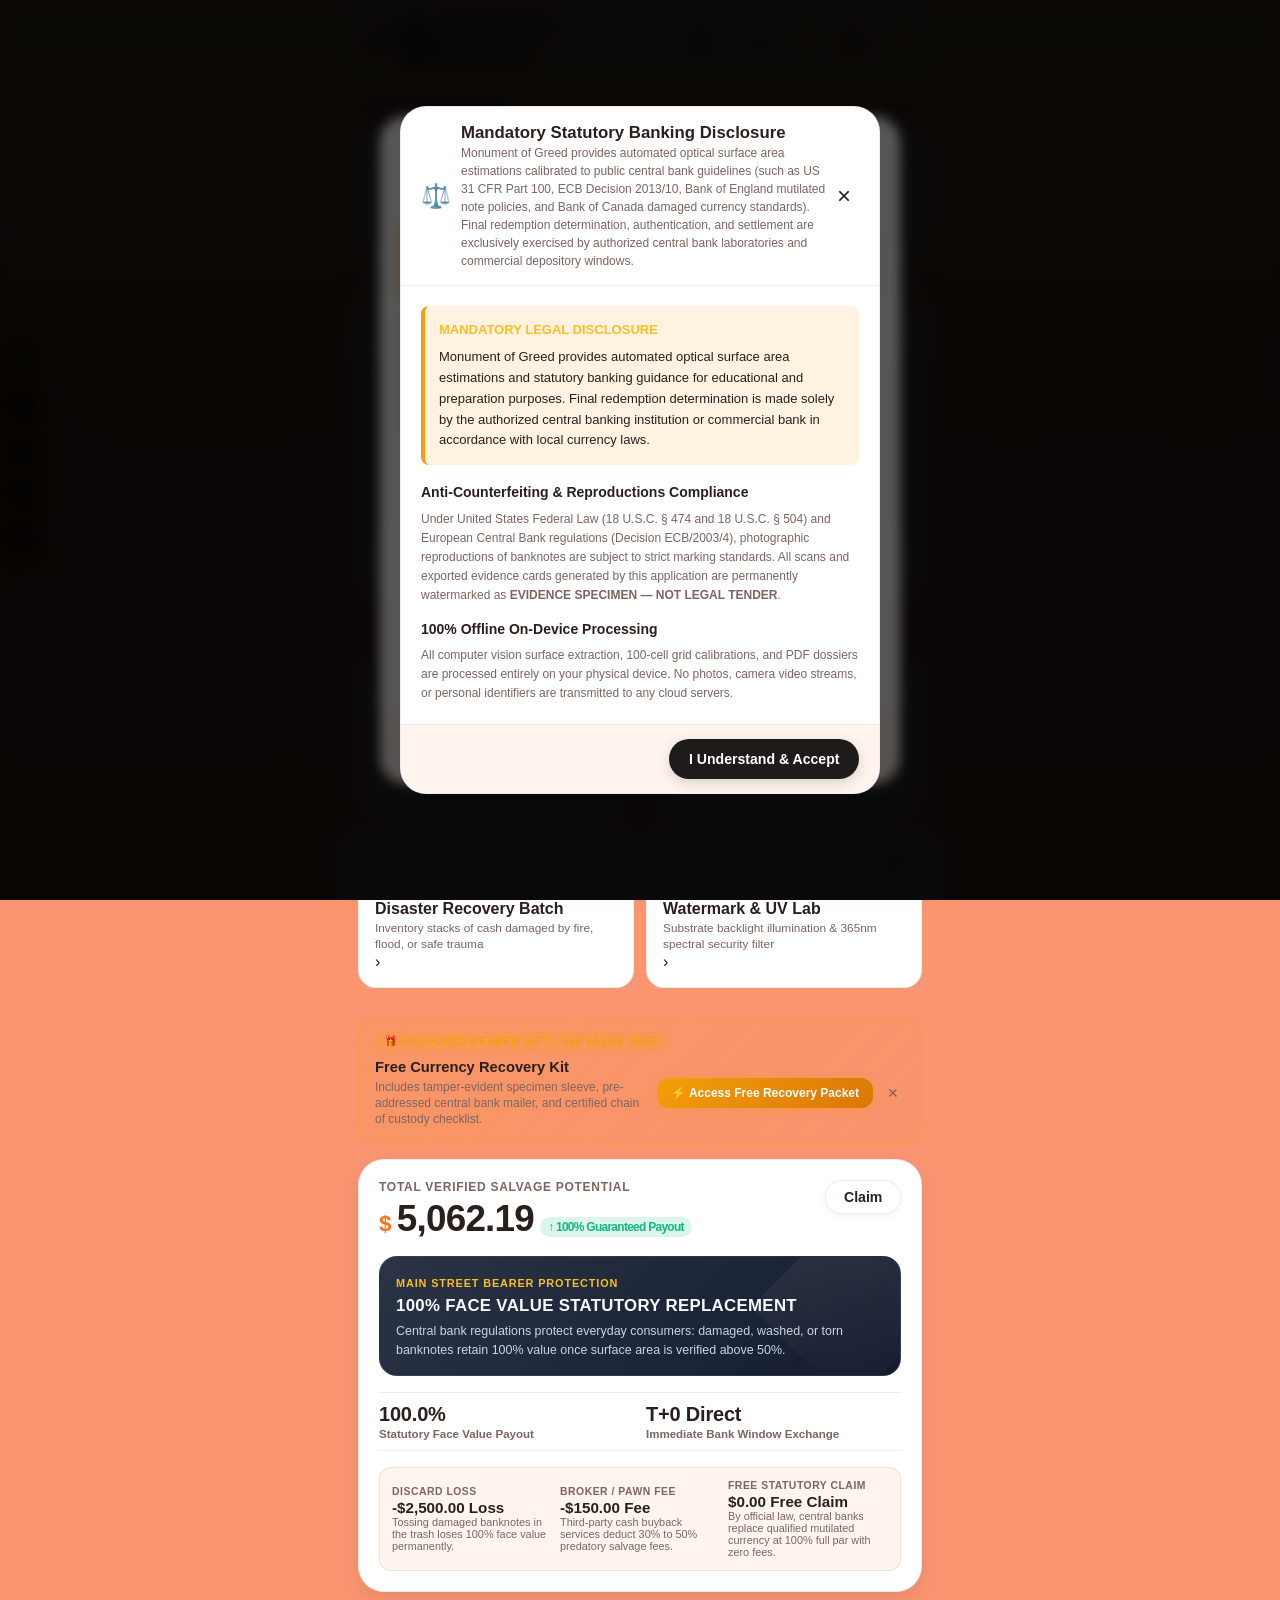
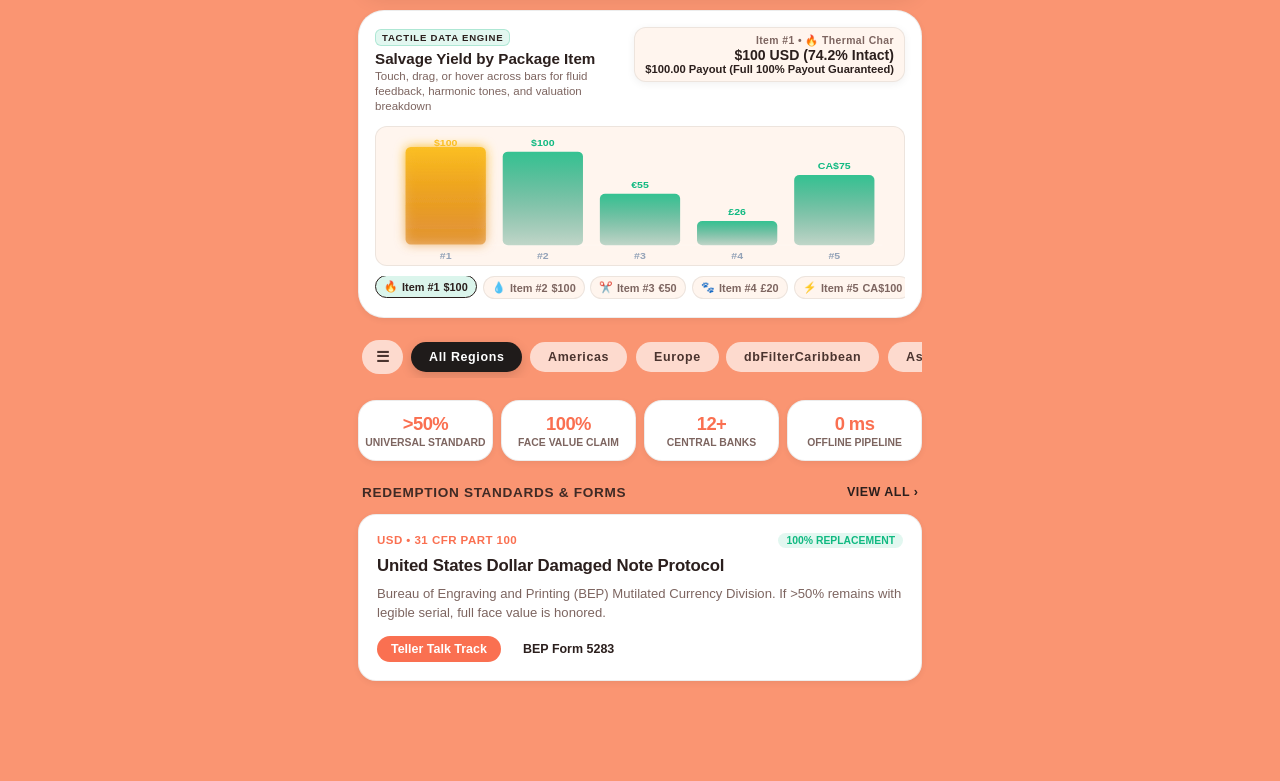
==== commit a9551d93: "feat(i18n): add multi-currency dynamic localization, tactile chart translations, and updated release" ====
--- a/web_app/index.html
+++ b/web_app/index.html
@@ -152,23 +152,23 @@
         <div class="drawer-theme-picker">
           <button class="theme-select-btn active" data-theme="theme-clay-peach">
             <span class="theme-dot dot-clay"></span>
-            <span>Warm Clay & Peach</span>
+            <span data-i18n="themeWarmClay">Warm Clay & Peach</span>
           </button>
           <button class="theme-select-btn" data-theme="theme-vault-emerald">
             <span class="theme-dot dot-emerald"></span>
-            <span>Vault Emerald</span>
+            <span data-i18n="themeVaultEmerald">Vault Emerald</span>
           </button>
           <button class="theme-select-btn" data-theme="theme-obsidian-oled">
             <span class="theme-dot dot-obsidian"></span>
-            <span>Obsidian OLED</span>
+            <span data-i18n="themeObsidian">Obsidian OLED</span>
           </button>
           <button class="theme-select-btn" data-theme="theme-royal-gold">
             <span class="theme-dot dot-royal"></span>
-            <span>Royal Gold & Navy</span>
+            <span data-i18n="themeRoyalGold">Royal Gold & Navy</span>
           </button>
           <button class="theme-select-btn" data-theme="theme-cyber-mint">
             <span class="theme-dot dot-cyber"></span>
-            <span>Cyber Mint</span>
+            <span data-i18n="themeCyberMint">Cyber Mint</span>
           </button>
         </div>
 
@@ -198,8 +198,8 @@
           </div>
         </div>
         <div style="margin: 8px 0; display:flex; gap:6px;">
-          <button id="btn-drawer-disclaimer" class="btn btn-sm btn-secondary" style="flex:1; font-size:11px; padding:6px 8px;" type="button">⚖️ Statutory Terms</button>
-          <button id="btn-drawer-privacy-btn" class="btn btn-sm btn-secondary" style="flex:1; font-size:11px; padding:6px 8px;" type="button">🛡️ Privacy Policy</button>
+          <button id="btn-drawer-disclaimer" class="btn btn-sm btn-secondary" style="flex:1; font-size:11px; padding:6px 8px;" type="button" data-i18n="drawerDisclaimer">⚖️ Statutory Terms</button>
+          <button id="btn-drawer-privacy-btn" class="btn btn-sm btn-secondary" style="flex:1; font-size:11px; padding:6px 8px;" type="button" data-i18n="drawerPrivacy">🛡️ Privacy Policy</button>
         </div>
         <div class="charter-badge">
           <img src="logos/alu-company-logo-symbol.png" alt="Charter Seal" class="charter-mini-seal">
@@ -256,8 +256,8 @@
         <!-- Hero Section: CREATE NEW (InShot Style) -->
         <div class="home-hero-container">
           <div class="section-label-row">
-            <span class="section-label">ASSESS DAMAGED NOTE</span>
-            <span class="section-sub-label">STATUTORY AUDIT</span>
+            <span class="section-label" data-i18n="assessDamagedNote">ASSESS DAMAGED NOTE</span>
+            <span class="section-sub-label" data-i18n="statutoryAudit">STATUTORY AUDIT</span>
           </div>
 
           <!-- Floating White Action Card with 3 Big Circular Buttons -->
@@ -457,15 +457,15 @@
 
         <!-- The Principle of Reciprocity: High-Value Gift Provided First (Free Mutilated Currency Submission Kit) -->
         <div class="reciprocity-gift-card" id="reciprocity-gift-card">
-          <div class="reciprocity-badge">🎁 UNLOCKED BEARER GIFT • $49 VALUE FREE</div>
+          <div class="reciprocity-badge" data-i18n="reciprocityBadge">🎁 UNLOCKED BEARER GIFT • $49 VALUE FREE</div>
           <div class="reciprocity-body">
             <div class="reciprocity-info">
-              <h4 class="reciprocity-title">Complimentary Mutilated Banknote Recovery Kit</h4>
-              <p class="reciprocity-desc">We give value first before you file. Your free central bank submission mailer, statutory legal citation card, and teller talk-track are already unlocked.</p>
+              <h4 class="reciprocity-title" data-i18n="reciprocityTitle">Complimentary Mutilated Banknote Recovery Kit</h4>
+              <p class="reciprocity-desc" data-i18n="reciprocityDesc">We give value first before you file. Your free central bank submission mailer, statutory legal citation card, and teller talk-track are already unlocked.</p>
             </div>
             <div class="reciprocity-action-row">
               <button class="btn-reciprocity-claim" id="btn-claim-free-packet" type="button">
-                <span>⚡ Access Free Recovery Packet</span>
+                <span data-i18n="freeRecoveryBtn">⚡ Access Free Recovery Packet</span>
               </button>
               <button class="btn-reciprocity-dismiss" id="btn-dismiss-gift" type="button" title="Dismiss">✕</button>
             </div>
@@ -476,14 +476,14 @@
         <div class="fintech-summary-card">
           <div class="fintech-card-top">
             <div class="fintech-revenue-group">
-              <div class="fintech-label">Total Verified Salvage Potential</div>
+              <div class="fintech-label" data-i18n="fintechTotalLabel">Total Verified Salvage Potential</div>
               <div class="fintech-main-amount">
                 <span class="fintech-currency-symbol">$</span><span id="rolling-salvage-total">5,062.19</span>
-                <span class="fintech-delta-pill positive">↑ 100% Guaranteed Payout</span>
+                <span class="fintech-delta-pill positive" data-i18n="fintechGuaranteedPill">↑ 100% Guaranteed Payout</span>
               </div>
             </div>
             <button id="btn-quick-claim-voucher" class="btn-fintech-action" title="Generate Free Instant Bank Voucher">
-              <span>Claim</span>
+              <span data-i18n="btnClaimVoucher">Claim</span>
             </button>
           </div>
 
@@ -491,9 +491,9 @@
           <div class="contrast-anchor-banner">
             <div class="contrast-facet-shape"></div>
             <div class="contrast-banner-content">
-              <span class="contrast-badge">MAIN STREET BEARER PROTECTION</span>
-              <h4 class="contrast-headline">100% FACE VALUE STATUTORY REPLACEMENT</h4>
-              <p class="contrast-subtext">Central bank regulations protect everyday consumers: damaged, washed, or torn banknotes retain 100% value once surface area is verified above 50%.</p>
+              <span class="contrast-badge" data-i18n="contrastBadge">MAIN STREET BEARER PROTECTION</span>
+              <h4 class="contrast-headline" data-i18n="contrastHeadline">100% FACE VALUE STATUTORY REPLACEMENT</h4>
+              <p class="contrast-subtext" data-i18n="contrastSubtext">Central bank regulations protect everyday consumers: damaged, washed, or torn banknotes retain 100% value once surface area is verified above 50%.</p>
             </div>
           </div>
 
@@ -501,30 +501,30 @@
           <div class="fintech-metrics-grid">
             <div class="fintech-metric-box">
               <div class="ft-num text-success">100.0%</div>
-              <div class="ft-lbl">Statutory Face Value Payout</div>
+              <div class="ft-lbl" data-i18n="statutoryPayoutLabel">Statutory Face Value Payout</div>
             </div>
             <div class="fintech-metric-box">
               <div class="ft-num text-accent">T+0 Direct</div>
-              <div class="ft-lbl">Immediate Bank Window Exchange</div>
+              <div class="ft-lbl" data-i18n="immediateExchangeLabel">Immediate Bank Window Exchange</div>
             </div>
           </div>
 
           <!-- The Contrast Effect: 3-Tier Price & Value Psychological Framing -->
           <div class="contrast-comparison-bar">
             <div class="contrast-col loss-anchor">
-              <span class="contrast-col-title">TRASH DISCARD</span>
+              <span class="contrast-col-title" data-i18n="discardLossTitle">TRASH DISCARD</span>
               <span class="contrast-col-val text-danger">-$2,500.00 Loss</span>
-              <span class="contrast-col-desc">Assumed ruined; 100% loss</span>
+              <span class="contrast-col-desc" data-i18n="discardLossDesc">Assumed ruined; 100% loss</span>
             </div>
             <div class="contrast-col fee-anchor">
-              <span class="contrast-col-title">COMMERCIAL BROKER</span>
+              <span class="contrast-col-title" data-i18n="brokerFeeTitle">COMMERCIAL BROKER</span>
               <span class="contrast-col-val text-warning">-$150.00 Fee</span>
-              <span class="contrast-col-desc">Third-party assessor cut</span>
+              <span class="contrast-col-desc" data-i18n="brokerFeeDesc">Third-party assessor cut</span>
             </div>
             <div class="contrast-col recovery-anchor">
-              <span class="contrast-col-title">MONUMENT DIRECT</span>
+              <span class="contrast-col-title" data-i18n="freeRecoveryTitle">MONUMENT DIRECT</span>
               <span class="contrast-col-val text-success">$0.00 Free Claim</span>
-              <span class="contrast-col-desc">100% par value direct to you</span>
+              <span class="contrast-col-desc" data-i18n="freeRecoveryDesc">100% par value direct to you</span>
             </div>
           </div>
         </div>
@@ -533,9 +533,9 @@
         <div class="tactile-chart-card">
           <div class="tactile-chart-header">
             <div class="tactile-chart-title-group">
-              <span class="tactile-chart-badge">TACTILE DATA ENGINE</span>
-              <h3 class="tactile-chart-title">Salvage Yield by Package Item</h3>
-              <p class="tactile-chart-subtitle">Touch, drag, or hover across bars for fluid feedback, harmonic tones, and valuation breakdown</p>
+              <span class="tactile-chart-badge" data-i18n="tactileChartBadge">TACTILE DATA ENGINE</span>
+              <h3 class="tactile-chart-title" data-i18n="tactileChartTitle">Salvage Yield by Package Item</h3>
+              <p class="tactile-chart-subtitle" data-i18n="tactileChartSubtitle">Touch, drag, or hover across bars for fluid feedback, harmonic tones, and valuation breakdown</p>
             </div>
             <div class="tactile-chart-hud" id="tactile-chart-hud">
               <span class="hud-item-num" id="hud-item-num">Item #1</span>
@@ -558,11 +558,11 @@
         <div class="category-pill-container">
           <div class="pill-scroll-track" id="home-category-pills">
             <button class="pill-menu-action-btn pill-menu-btn" id="pill-quick-menu" title="Filter Menu">☰</button>
-            <button class="filter-pill active" data-category="all">ALL</button>
-            <button class="filter-pill" data-category="north-america">NORTH AMERICA</button>
-            <button class="filter-pill" data-category="europe">EUROPE</button>
-            <button class="filter-pill" data-category="caribbean">CARIBBEAN</button>
-            <button class="filter-pill" data-category="asia-pacific">ASIA & PACIFIC</button>
+            <button class="filter-pill active" data-category="all" data-i18n="dbFilterAll">ALL</button>
+            <button class="filter-pill" data-category="north-america" data-i18n="dbFilterAmericas">NORTH AMERICA</button>
+            <button class="filter-pill" data-category="europe" data-i18n="dbFilterEurope">EUROPE</button>
+            <button class="filter-pill" data-category="caribbean" data-i18n="dbFilterCaribbean">CARIBBEAN</button>
+            <button class="filter-pill" data-category="asia-pacific" data-i18n="dbFilterAsia">ASIA & PACIFIC</button>
             <button class="filter-pill" data-category="forms">OFFICIAL FORMS</button>
           </div>
         </div>
@@ -1144,7 +1144,7 @@
             <h2 class="view-title" style="margin-bottom:0;" data-i18n="databaseTitle">Global Redemption Database</h2>
             <button class="info-circle-btn" data-info-id="statute-general" title="Central Bank Statutory Regulations & Legal Codes" aria-label="Database Information" type="button">ⓘ</button>
           </div>
-          <p class="view-subtitle">Official statutory banking codes, redemption thresholds, and claim procedures worldwide</p>
+          <p class="view-subtitle" data-i18n="databaseSubtitle">Official statutory banking codes, redemption thresholds, and claim procedures worldwide</p>
         </div>
 
         <!-- Search & Filter Controls -->
@@ -1161,7 +1161,7 @@
             <button class="filter-pill active" data-dbregion="all" data-i18n="dbFilterAll">All Currencies</button>
             <button class="filter-pill" data-dbregion="North America" data-i18n="dbFilterAmericas">North America</button>
             <button class="filter-pill" data-dbregion="Europe" data-i18n="dbFilterEurope">Europe</button>
-            <button class="filter-pill" data-dbregion="Caribbean">Caribbean</button>
+            <button class="filter-pill" data-dbregion="Caribbean" data-i18n="dbFilterCaribbean">Caribbean</button>
             <button class="filter-pill" data-dbregion="Asia & Pacific" data-i18n="dbFilterAsia">Asia & Pacific</button>
           </div>
         </div>
@@ -1170,9 +1170,9 @@
         <div class="currency-filter-scope-banner" id="database-scope-banner">
           <div class="scope-banner-text">
             <span class="scope-banner-flag" id="database-scope-flag">🇺🇸</span>
-            <span>Displaying statutory redemption codex for <strong><span id="database-scope-name">USD (United States Dollar)</span></strong></span>
-          </div>
-          <button id="btn-toggle-global-db" class="scope-toggle-btn" type="button">🌐 View Other Currencies</button>
+            <span><span data-i18n="databaseScopeBannerText">Displaying statutory redemption codex for</span> <strong><span id="database-scope-name">USD (United States Dollar)</span></strong></span>
+          </div>
+          <button id="btn-toggle-global-db" class="scope-toggle-btn" type="button" data-i18n="btnViewOtherCurrencies">🌐 View Other Currencies</button>
         </div>
 
         <!-- Currency List Accordion / Grid -->
@@ -1192,7 +1192,7 @@
             <h2 class="view-title" style="margin-bottom:0;" data-i18n="locatorTitle">Central Bank & Depository Locator</h2>
             <button class="info-circle-btn" data-info-id="chain-custody" title="Registered Mail Chain of Custody & Packaging" aria-label="Locator Information" type="button">ⓘ</button>
           </div>
-          <p class="view-subtitle">Verified redemption windows, Federal Reserve cash offices, and commercial depository branches</p>
+          <p class="view-subtitle" data-i18n="locatorSubtitle">Verified redemption windows, Federal Reserve cash offices, and commercial depository branches</p>
         </div>
 
         <!-- Locator Search & Filters -->
@@ -1210,9 +1210,9 @@
           <div class="currency-filter-scope-banner" id="locator-scope-banner">
             <div class="scope-banner-text">
               <span class="scope-banner-flag" id="locator-scope-flag">🇺🇸</span>
-              <span>Showing verified redemption windows for <strong><span id="locator-scope-name">USD (United States Dollar)</span></strong></span>
-            </div>
-            <button id="btn-toggle-global-locator" class="scope-toggle-btn" type="button">🌐 View All Currencies</button>
+              <span><span data-i18n="locatorScopeBannerText">Showing verified redemption windows for</span> <strong><span id="locator-scope-name">USD (United States Dollar)</span></strong></span>
+            </div>
+            <button id="btn-toggle-global-locator" class="scope-toggle-btn" type="button" data-i18n="btnViewAllCurrencies">🌐 View All Currencies</button>
           </div>
 
           <!-- Quick Geographic & Central Bank Filter Chips -->
@@ -1467,13 +1467,13 @@
             <table class="batch-table" id="batch-notes-table">
               <thead>
                 <tr>
-                  <th>Item #</th>
-                  <th>Symbol</th>
-                  <th>Currency & Denom</th>
-                  <th>Damage Type & Icon</th>
-                  <th>Surviving Area</th>
-                  <th>Statutory Verdict</th>
-                  <th>Action</th>
+                  <th data-i18n="tblItemNum">Item #</th>
+                  <th data-i18n="tblSymbol">Symbol</th>
+                  <th data-i18n="tblCurrencyDenom">Currency & Denom</th>
+                  <th data-i18n="tblDamageType">Damage Type & Icon</th>
+                  <th data-i18n="tblSurvivingArea">Surviving Area</th>
+                  <th data-i18n="tblVerdict">Statutory Verdict</th>
+                  <th data-i18n="tblAction">Action</th>
                 </tr>
               </thead>
               <tbody id="batch-notes-tbody">
@@ -1568,8 +1568,8 @@
         <!-- Empty State View -->
         <div class="vault-empty-state" id="vault-empty-state" style="display:none;">
           <div class="empty-icon">🏦</div>
-          <div class="empty-title">Your Salvage Vault is Empty</div>
-          <div class="empty-desc">Scan a mutilated banknote with the camera or grid audit, then click "Save to My Vault" in the Claim Dossier to track your redemption here.</div>
+          <div class="empty-title" data-i18n="vaultEmptyTitle">Your Salvage Vault is Empty</div>
+          <div class="empty-desc" data-i18n="vaultEmptyDesc">Scan a mutilated banknote with the camera or grid audit, then click "Save to My Vault" in the Claim Dossier to track your redemption here.</div>
           <button id="btn-vault-seed-samples" class="btn btn-accent">
             <span>⚡ Load Realistic Demo Claims</span>
           </button>
@@ -1618,7 +1618,7 @@
     <div class="modal-card">
       <div class="modal-header">
         <button id="btn-form-viewer-back" class="btn btn-sm btn-outline modal-back-btn" type="button">← Back</button>
-        <h3 id="modal-form-title" class="modal-title">Official Claim Form Viewer</h3>
+        <h3 id="modal-form-title" class="modal-title" data-i18n="officialClaimFormTitle">Official Claim Form Viewer</h3>
         <button class="info-circle-btn" data-info-id="statute-general" title="Statutory Claims & Official Forms" aria-label="Form Info" type="button">ⓘ</button>
         <button id="btn-modal-close" class="icon-btn modal-close-btn">&times;</button>
       </div>
@@ -1626,7 +1626,7 @@
         <!-- Injected form template -->
       </div>
       <div class="modal-footer">
-        <button id="btn-print-modal-form" class="btn btn-primary">Print Form Template</button>
+        <button id="btn-print-modal-form" class="btn btn-primary" data-i18n="btnPrintFormTemplate">Print Form Template</button>
         <button id="btn-dismiss-modal" class="btn btn-secondary">Close</button>
       </div>
     </div>
@@ -1637,7 +1637,7 @@
     <div class="modal-card">
       <div class="modal-header">
         <button id="btn-teller-script-back" class="btn btn-sm btn-outline modal-back-btn" type="button">← Back</button>
-        <h3 id="modal-script-title" class="modal-title">Bank Teller Talk Track</h3>
+        <h3 id="modal-script-title" class="modal-title" data-i18n="tellerScriptTitle">Bank Teller Talk Track</h3>
         <button class="info-circle-btn" data-info-id="statute-general" title="Statutory Code & Teller Defense" aria-label="Statute Info" type="button">ⓘ</button>
         <button id="btn-script-close" class="icon-btn modal-close-btn">&times;</button>
       </div>
@@ -1655,7 +1655,7 @@
     <div class="modal-card modal-large">
       <div class="modal-header">
         <button id="btn-affidavit-back" class="btn btn-sm btn-outline modal-back-btn" type="button">← Back</button>
-        <h3 class="modal-title">Sworn Affidavit of Total Destruction</h3>
+        <h3 class="modal-title" data-i18n="affidavitModalTitle">Sworn Affidavit of Total Destruction</h3>
         <button class="info-circle-btn" data-info-id="statute-general" title="Statutory Affidavit Mandate" aria-label="Affidavit Info" type="button">ⓘ</button>
         <button id="btn-affidavit-close" class="icon-btn modal-close-btn">&times;</button>
       </div>
@@ -1665,7 +1665,7 @@
         </div>
         <div class="form-row-2">
           <div class="form-group">
-            <label for="affidavit-jurisdiction">Applicable Jurisdiction / Authority:</label>
+            <label for="affidavit-jurisdiction" data-i18n="affidavitJurisdictionLabel">Applicable Jurisdiction / Authority:</label>
             <select id="affidavit-jurisdiction" class="styled-select">
               <option value="US">United States (BEP / 31 CFR Part 100)</option>
               <option value="EU">Eurozone (ECB Decision 2013/10)</option>
@@ -1677,12 +1677,12 @@
             </select>
           </div>
           <div class="form-group">
-            <label for="affidavit-incident-date">Date of Incident / Destruction:</label>
+            <label for="affidavit-incident-date" data-i18n="affidavitDateLabel">Date of Incident / Destruction:</label>
             <input type="date" id="affidavit-incident-date" class="styled-input">
           </div>
         </div>
         <div class="form-group">
-          <label for="affidavit-destruction-cause">Specific Cause of Total Destruction:</label>
+          <label for="affidavit-destruction-cause" data-i18n="affidavitCauseLabel">Specific Cause of Total Destruction:</label>
           <select id="affidavit-destruction-cause" class="styled-select">
             <option value="Thermal / House Fire">Thermal / House Fire (Ash residue only, remaining portion incinerated)</option>
             <option value="Industrial / Cross-Cut Shredder">Industrial / Cross-Cut Shredder (Fragmented beyond physical reconstitution)</option>
@@ -1693,17 +1693,17 @@
           </select>
         </div>
         <div class="form-group">
-          <label for="affidavit-location">Incident Physical Location (City, State/Province, Country):</label>
+          <label for="affidavit-location" data-i18n="affidavitLocationLabel">Incident Physical Location (City, State/Province, Country):</label>
           <input type="text" id="affidavit-location" class="styled-input" placeholder="e.g. Austin, Texas, USA" value="Austin, Texas, USA">
         </div>
         <div class="form-group">
-          <label for="affidavit-generated-text">Legal Affidavit Declaration (Editable):</label>
+          <label for="affidavit-generated-text" data-i18n="affidavitStatementLabel">Legal Affidavit Declaration (Editable):</label>
           <textarea id="affidavit-generated-text" class="styled-textarea" rows="7" placeholder="Enter or customize your sworn statement of total destruction..." title="Click to edit your sworn declaration"></textarea>
         </div>
       </div>
       <div class="modal-footer">
-        <button id="btn-copy-affidavit" class="btn btn-secondary">📋 Copy Declaration</button>
-        <button id="btn-attach-affidavit" class="btn btn-accent">Attach to Claim Dossier</button>
+        <button id="btn-copy-affidavit" class="btn btn-secondary" data-i18n="btnCopyAffidavit">📋 Copy Declaration</button>
+        <button id="btn-attach-affidavit" class="btn btn-accent" data-i18n="btnAttachAffidavit">Attach to Claim Dossier</button>
         <button id="btn-dismiss-affidavit" class="btn btn-secondary">Close</button>
       </div>
     </div>
@@ -1716,8 +1716,8 @@
         <div class="onboarding-header-title">
           <span class="onboarding-emoji">💸</span>
           <div>
-            <h3 class="modal-title" style="margin:0;">Don't Panic, It's Still Money!</h3>
-            <span class="onboarding-sub">Official Bearer Protection Guide</span>
+            <h3 class="modal-title" style="margin:0;" data-i18n="onboardingTitle">Don't Panic, It's Still Money!</h3>
+            <span class="onboarding-sub" data-i18n="onboardingSub">Official Bearer Protection Guide</span>
           </div>
         </div>
         <button id="btn-onboarding-close" class="icon-btn modal-close-btn">&times;</button>
@@ -1726,7 +1726,7 @@
         <div class="onboarding-hero-banner">
           <p class="onboarding-lead">
             Did your money get ripped in a pocket, washed in the laundry, chewed by a pet, or singed in a fire?
-            <strong>Under central bank laws worldwide, genuine currency never loses its value simply because it is damaged.</strong>
+            <strong data-i18n="onboardingLead">Under central bank laws worldwide, genuine currency never loses its value simply because it is damaged.</strong>
           </p>
         </div>
 
@@ -1734,35 +1734,35 @@
           <div class="onboarding-step-card">
             <div class="step-num-bubble">1</div>
             <div class="step-icon">📸</div>
-            <h4>Snap or Upload</h4>
-            <p>Take a quick photo of your damaged banknote on a dark, flat table.</p>
+            <h4 data-i18n="onboardingStep1Title">Snap or Upload</h4>
+            <p data-i18n="onboardingStep1Desc">Take a quick photo of your damaged banknote on a dark, flat table.</p>
           </div>
 
           <div class="onboarding-step-card">
             <div class="step-num-bubble">2</div>
             <div class="step-icon">⚖️</div>
-            <h4>The 50% Rule</h4>
-            <p>Our offline scanner checks if you have more than half of the original note intact.</p>
+            <h4 data-i18n="onboardingStep2Title">The 50% Rule</h4>
+            <p data-i18n="onboardingStep2Desc">Our offline scanner checks if you have more than half of the original note intact.</p>
           </div>
 
           <div class="onboarding-step-card">
             <div class="step-num-bubble">3</div>
             <div class="step-icon">💵</div>
-            <h4>100% Cash Back</h4>
-            <p>If >50% remains, any commercial bank will exchange it for crisp fresh cash!</p>
+            <h4 data-i18n="onboardingStep3Title">100% Cash Back</h4>
+            <p data-i18n="onboardingStep3Desc">If >50% remains, any commercial bank will exchange it for crisp fresh cash!</p>
           </div>
         </div>
 
         <div class="onboarding-tip-box">
           <span class="tip-icon">💡</span>
           <div class="tip-text">
-            <strong>Golden Rule:</strong> Never use scotch tape or glue directly on torn banknote edges! Keep your pieces safe in a clean envelope or plastic sleeve.
+            <strong data-i18n="onboardingGoldenRuleLabel">Golden Rule:</strong> <span data-i18n="onboardingGoldenRuleText">Never use scotch tape or glue directly on torn banknote edges! Keep your pieces safe in a clean envelope or plastic sleeve.</span>
           </div>
         </div>
       </div>
       <div class="modal-footer onboarding-footer">
-        <button id="btn-onboarding-sample" class="btn btn-secondary" type="button">🧪 Try Sample Damaged Bill</button>
-        <button id="btn-onboarding-start" class="btn btn-primary" type="button">🚀 Start My Free Assessment</button>
+        <button id="btn-onboarding-sample" class="btn btn-secondary" type="button" data-i18n="btnTrySampleBill">🧪 Try Sample Damaged Bill</button>
+        <button id="btn-onboarding-start" class="btn btn-primary" type="button" data-i18n="btnStartAssessment">🚀 Start My Free Assessment</button>
       </div>
     </div>
   </div>
@@ -1775,8 +1775,8 @@
         <div class="onboarding-header-title">
           <span class="onboarding-emoji">🎁</span>
           <div>
-            <h3 class="modal-title" style="margin:0;">Complimentary Mutilated Banknote Recovery Kit</h3>
-            <span class="onboarding-sub">$49 Statutory Tool Unlocked Free of Charge</span>
+            <h3 class="modal-title" style="margin:0;" data-i18n="giftModalTitle">Complimentary Mutilated Banknote Recovery Kit</h3>
+            <span class="onboarding-sub" data-i18n="giftModalSub">$49 Statutory Tool Unlocked Free of Charge</span>
           </div>
         </div>
         <button class="info-circle-btn" data-info-id="statute-general" title="Statutory Rights" aria-label="Gift Info" type="button">ⓘ</button>
@@ -1784,7 +1784,7 @@
       </div>
       <div class="modal-body">
         <div class="gift-welcome-alert">
-          <strong>Bearer Protection Guarantee:</strong> Under 31 CFR § 100 and ECB Decision 2013/10, central banks are legally mandated to replace damaged notes. Use this free packet at any commercial bank counter or mail it directly to the Treasury forensic lab.
+          <strong data-i18n="reciprocityTitle">Bearer Protection Guarantee:</strong> <span data-i18n="giftWelcomeAlert">Under 31 CFR § 100 and ECB Decision 2013/10, central banks are legally mandated to replace damaged notes. Use this free packet at any commercial bank counter or mail it directly to the Treasury forensic lab.</span>
         </div>
 
         <div class="gift-sections-grid">
@@ -1828,7 +1828,7 @@
         </div>
       </div>
       <div class="modal-footer">
-        <button id="btn-close-gift-modal" class="btn btn-primary" type="button">Got It, Thanks!</button>
+        <button id="btn-close-gift-modal" class="btn btn-primary" type="button" data-i18n="btnGotItThanks">Got It, Thanks!</button>
       </div>
     </div>
   </div>
@@ -2070,7 +2070,7 @@
           </button>
           <div class="shield-badge-tag">
             <span class="shield-pulse-dot"></span>
-            <span>BANK-GRADE STATUTORY COUNTER SHIELD</span>
+            <span data-i18n="shieldTitle">BANK-GRADE STATUTORY COUNTER SHIELD</span>
           </div>
           <button class="info-circle-btn" data-info-id="statute-general" title="Central Bank Statutory Regulations" aria-label="Statute Info" type="button" style="color:#f8fafc;border-color:rgba(255,255,255,0.4);">ⓘ</button>
         </div>
@@ -2089,7 +2089,7 @@
 
       <div class="counter-shield-content" id="counter-shield-card">
         <div class="shield-header-block">
-          <span class="shield-alert-eyebrow">OFFICIAL BEARER LEGAL NOTICE</span>
+          <span class="shield-alert-eyebrow" data-i18n="shieldStatuteHeader">OFFICIAL BEARER LEGAL NOTICE</span>
           <h2 class="shield-main-title">NOTICE TO FINANCIAL INSTITUTION & CASHIER</h2>
           <div class="shield-par-badge">100% PAR VALUE REIMBURSEMENT MANDATED</div>
         </div>
@@ -2125,7 +2125,7 @@
           </div>
           <div class="shield-qr-info">
             <span class="qr-heading">📱 TELLER INSTANT VERIFICATION QR</span>
-            <p class="qr-sub">Scan with branch terminal or mobile camera to open the official government regulation page:</p>
+            <p class="qr-sub" data-i18n="shieldQrHint">Scan with branch terminal or mobile camera to open the official government regulation page:</p>
             <a id="shield-statute-url-link" href="https://www.bep.gov/services/mutilated-currency" target="_blank" class="shield-url-chip">
               <span id="shield-statute-url-text">https://www.bep.gov/services/mutilated-currency</span>
               <span>↗</span>
@@ -2381,8 +2381,8 @@
         <div class="vault-auth-emblem-wrap">
           <img src="logos/mog-kintsugi-medallion.png" alt="Monument of Greed Security" class="vault-auth-logo">
         </div>
-        <h3 id="vault-auth-title" class="vault-auth-title">Salvage Vault Security Lock</h3>
-        <p id="vault-auth-subtitle" class="vault-auth-subtitle">Enter your 4-digit security PIN to unlock financial records</p>
+        <h3 id="vault-auth-title" class="vault-auth-title" data-i18n="pinModalTitle">Salvage Vault Security Lock</h3>
+        <p id="vault-auth-subtitle" class="vault-auth-subtitle" data-i18n="pinModalSubtitle">Enter your 4-digit security PIN to unlock financial records</p>
       </div>
 
       <div class="vault-pin-indicator" id="vault-pin-indicator">
@@ -2425,8 +2425,8 @@
   <div id="modal-purge-confirm" class="modal-overlay" style="display:none;">
     <div class="modal-card modal-purge-card">
       <div class="purge-icon-wrap">⚠️</div>
-      <h3 class="purge-title">CONFIRM PERMANENT VAULT PURGE</h3>
-      <p class="purge-desc">This action will immediately and irreversibly delete all salvaged banknotes, claimant PII, serial numbers, and postal tracking receipts stored in your local ledger. No cloud backup exists.</p>
+      <h3 class="purge-title" data-i18n="dangerZoneTitle">CONFIRM PERMANENT VAULT PURGE</h3>
+      <p class="purge-desc" data-i18n="dangerZoneDesc">This action will immediately and irreversibly delete all salvaged banknotes, claimant PII, serial numbers, and postal tracking receipts stored in your local ledger. No cloud backup exists.</p>
       <div class="purge-actions">
         <button id="btn-cancel-purge" class="btn btn-secondary" type="button">Cancel (Keep Data)</button>
         <button id="btn-confirm-purge" class="btn btn-danger" type="button">Yes, Purge All Records</button>
@@ -2443,8 +2443,8 @@
         <div style="display:flex;align-items:center;gap:10px;">
           <span style="font-size:24px;">⚖️</span>
           <div>
-            <h3 class="modal-title" style="margin:0;">Statutory Banking Disclaimer</h3>
-            <span style="font-size:12px;color:var(--text-muted);">Federal &amp; Central Bank Regulatory Notice</span>
+            <h3 class="modal-title" style="margin:0;" data-i18n="disclaimerModalTitle">Statutory Banking Disclaimer</h3>
+            <span style="font-size:12px;color:var(--text-muted);" data-i18n="disclaimerModalText">Federal &amp; Central Bank Regulatory Notice</span>
           </div>
         </div>
         <button id="btn-statutory-disclaimer-close" class="icon-btn modal-close-btn">&times;</button>
@@ -2480,8 +2480,8 @@
         <div style="display:flex;align-items:center;gap:10px;">
           <span style="font-size:24px;">🛡️</span>
           <div>
-            <h3 class="modal-title" style="margin:0;">Data Safety &amp; Offline Privacy</h3>
-            <span style="font-size:12px;color:var(--text-muted);">Zero Cloud Transmission Guarantee</span>
+            <h3 class="modal-title" style="margin:0;" data-i18n="privacyModalTitle">Data Safety &amp; Offline Privacy</h3>
+            <span style="font-size:12px;color:var(--text-muted);" data-i18n="privacyModalText">Zero Cloud Transmission Guarantee</span>
           </div>
         </div>
         <button id="btn-privacy-close" class="icon-btn modal-close-btn">&times;</button>
@@ -2510,6 +2510,7 @@
   </div>
 
   <script src="i18n.js"></script>
+  <script src="currency_i18n.js"></script>
   <script src="app.js"></script>
 </body>
 </html>
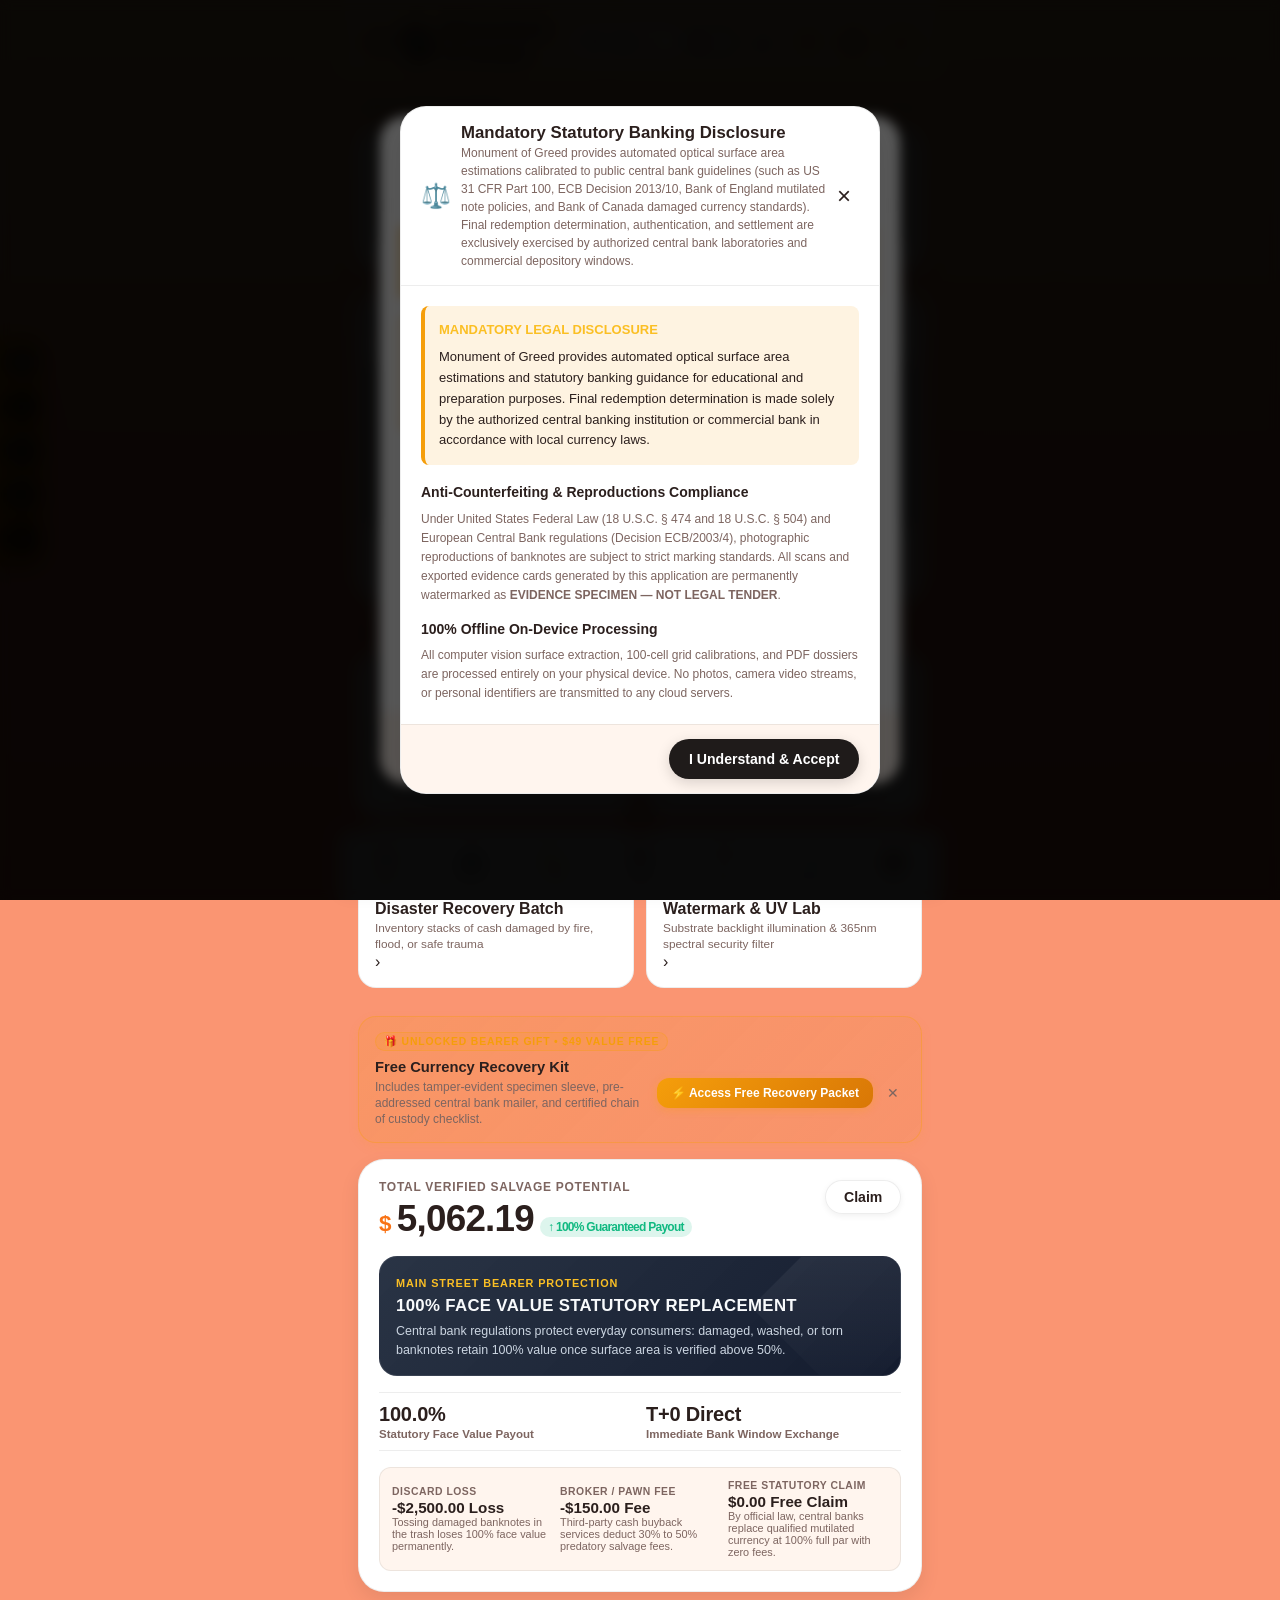
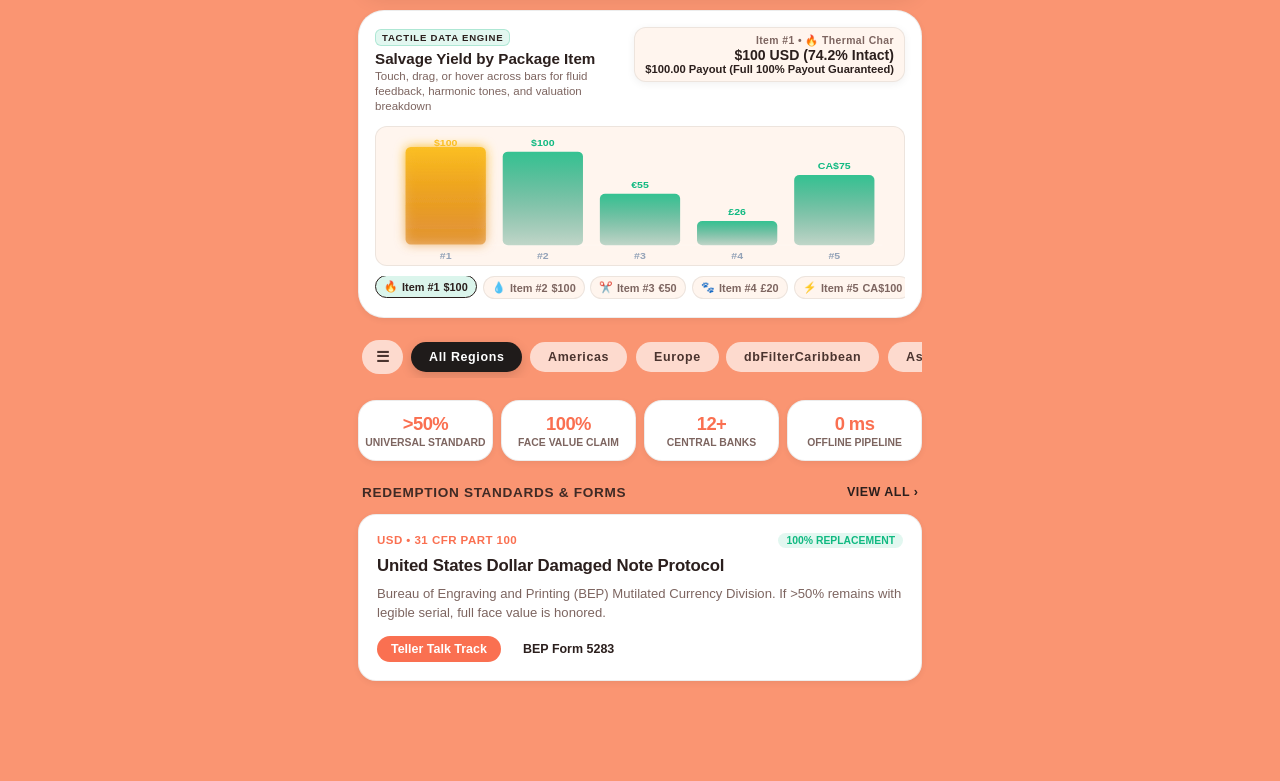
==== commit 78d7bd9f: "fix(display): prevent white screen with dark window background, in-place onRenderProcessGone recover" ====
--- a/web_app/index.html
+++ b/web_app/index.html
@@ -1,5 +1,5 @@
 <!DOCTYPE html>
-<html lang="en">
+<html lang="en" style="background-color: #0a0d14;">
 <head>
   <meta charset="UTF-8">
   <meta name="viewport" content="width=device-width, initial-scale=1.0, maximum-scale=1.0, user-scalable=no, viewport-fit=cover">
--- a/web_app/style.css
+++ b/web_app/style.css
@@ -189,6 +189,7 @@
 html {
   min-height: 100%;
   height: 100%;
+  background-color: #0a0d14 !important;
 }
 
 body {
@@ -198,7 +199,8 @@
   overflow-x: hidden;
   overflow-y: auto;
   font-family: var(--font-sans);
-  background: var(--bg-solid);
+  background-color: #0a0d14;
+  background: var(--bg-solid, #0a0d14);
   background-image: var(--bg-gradient);
   background-attachment: fixed;
   background-repeat: no-repeat;
